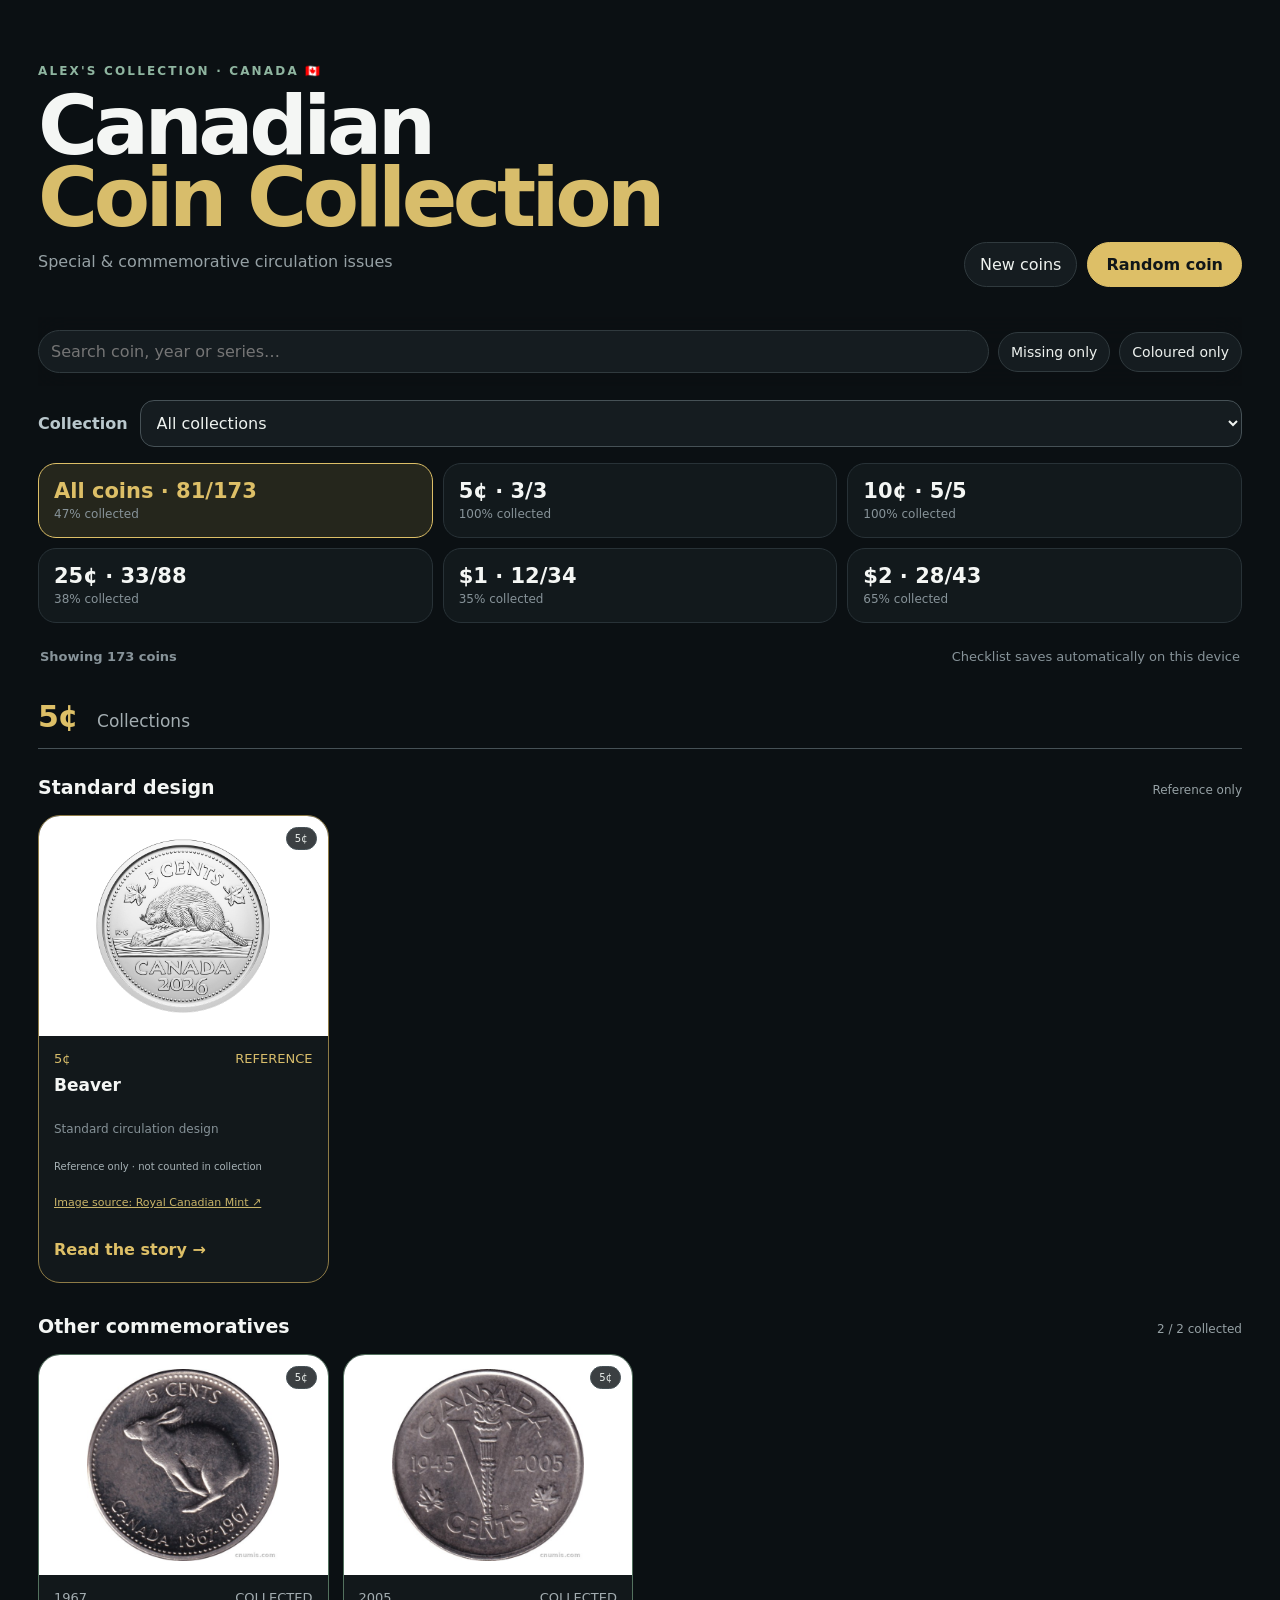
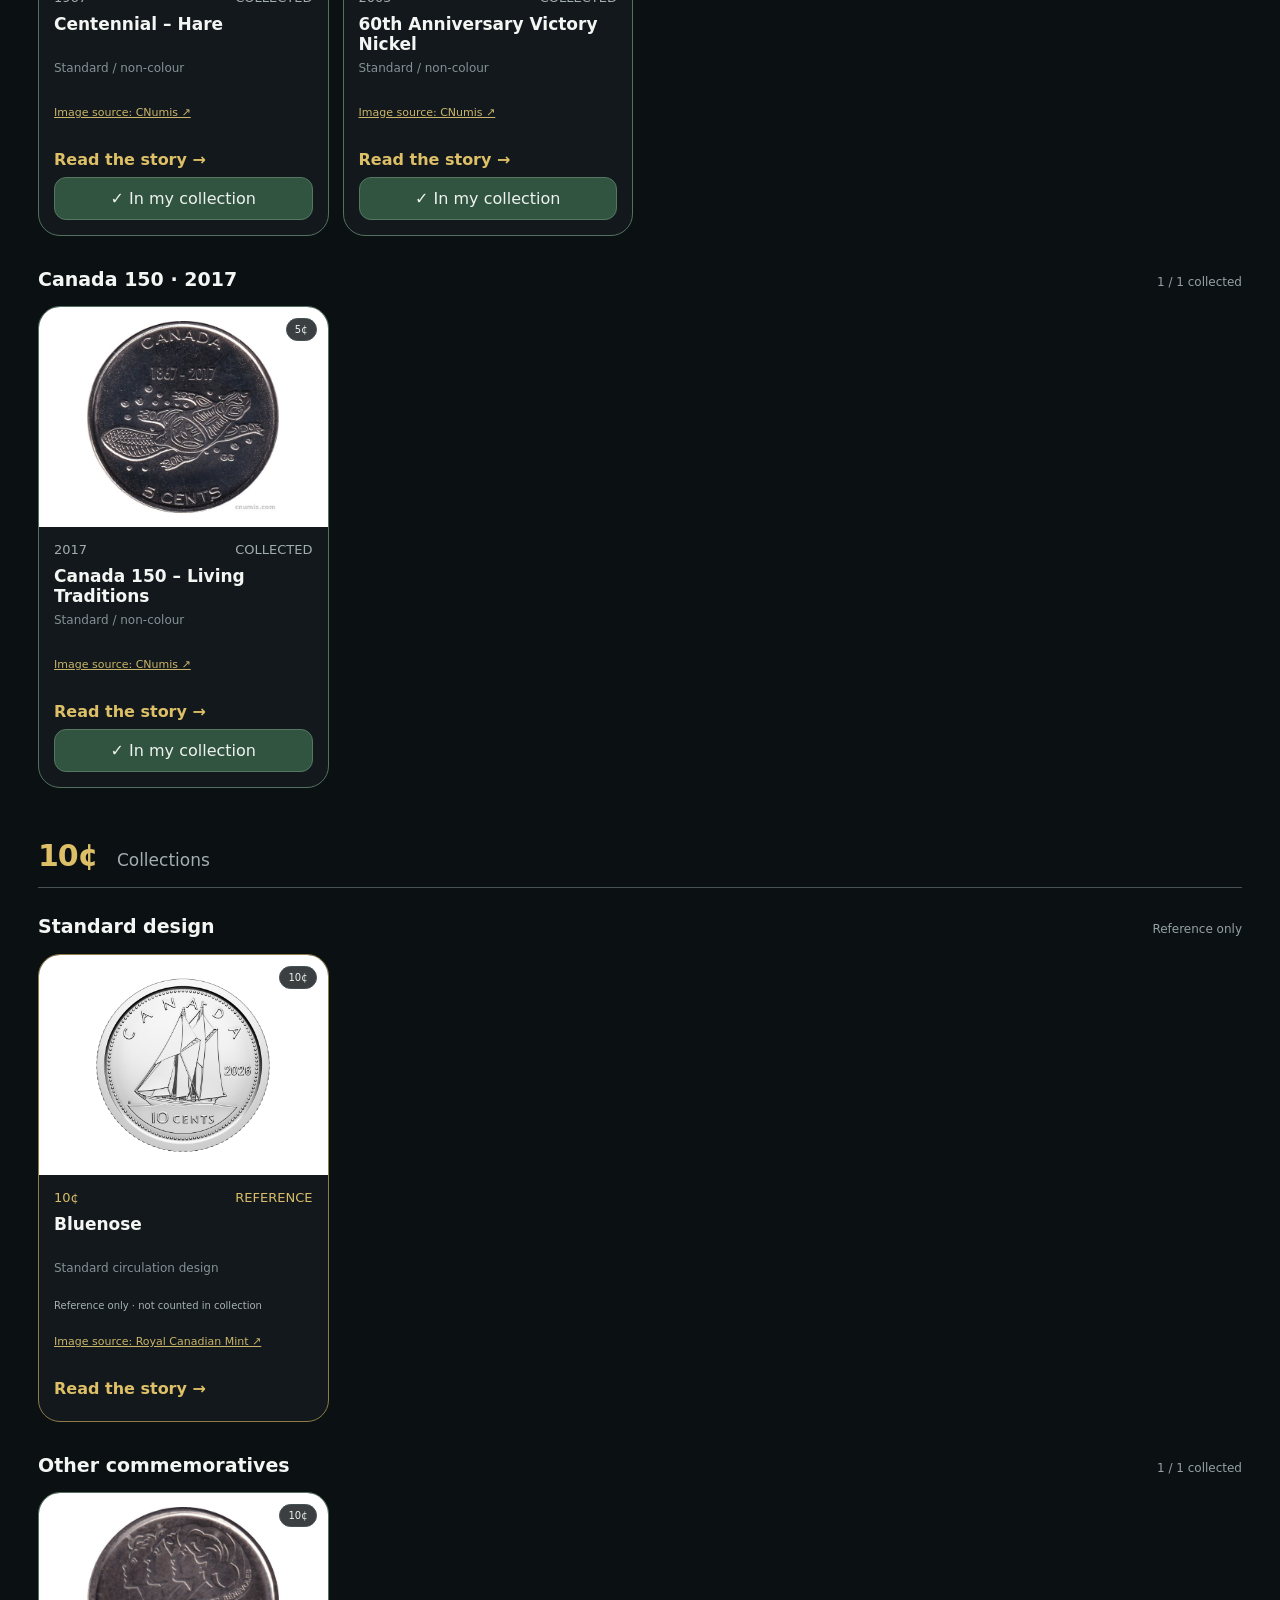
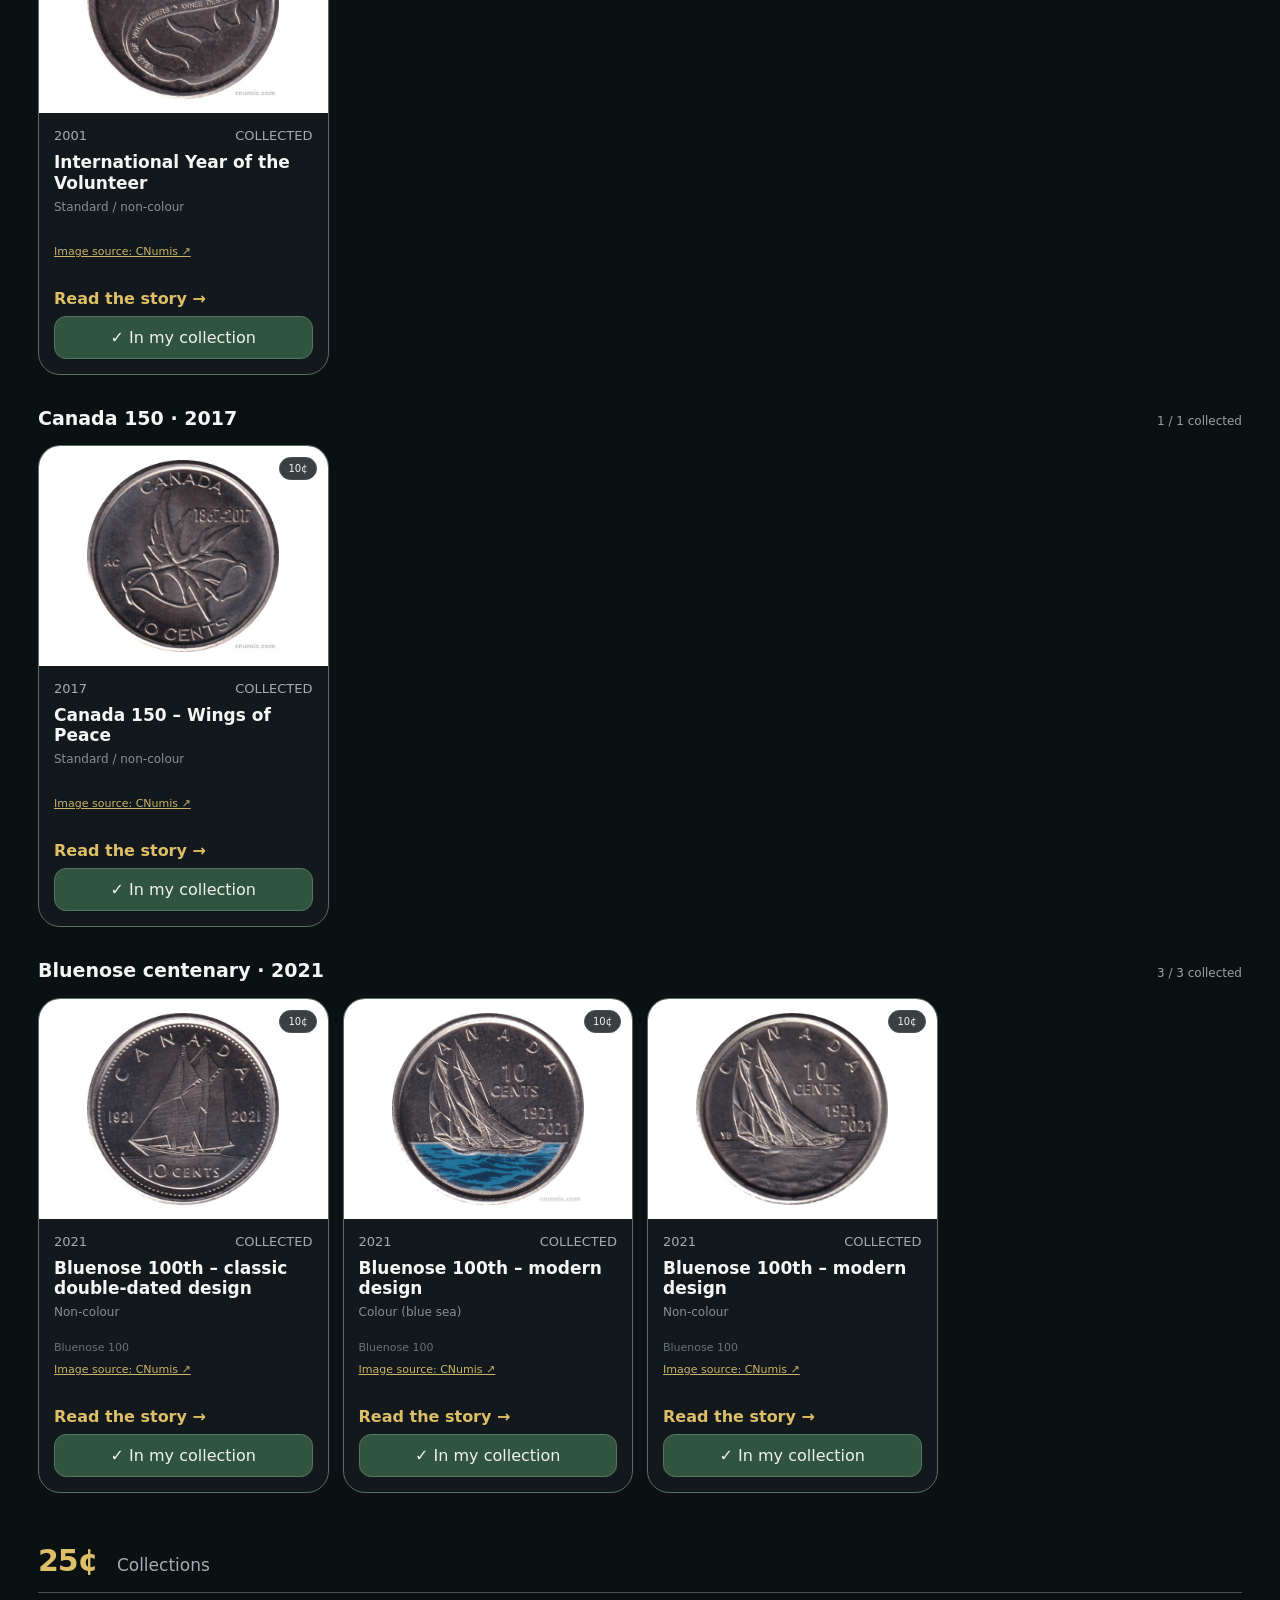
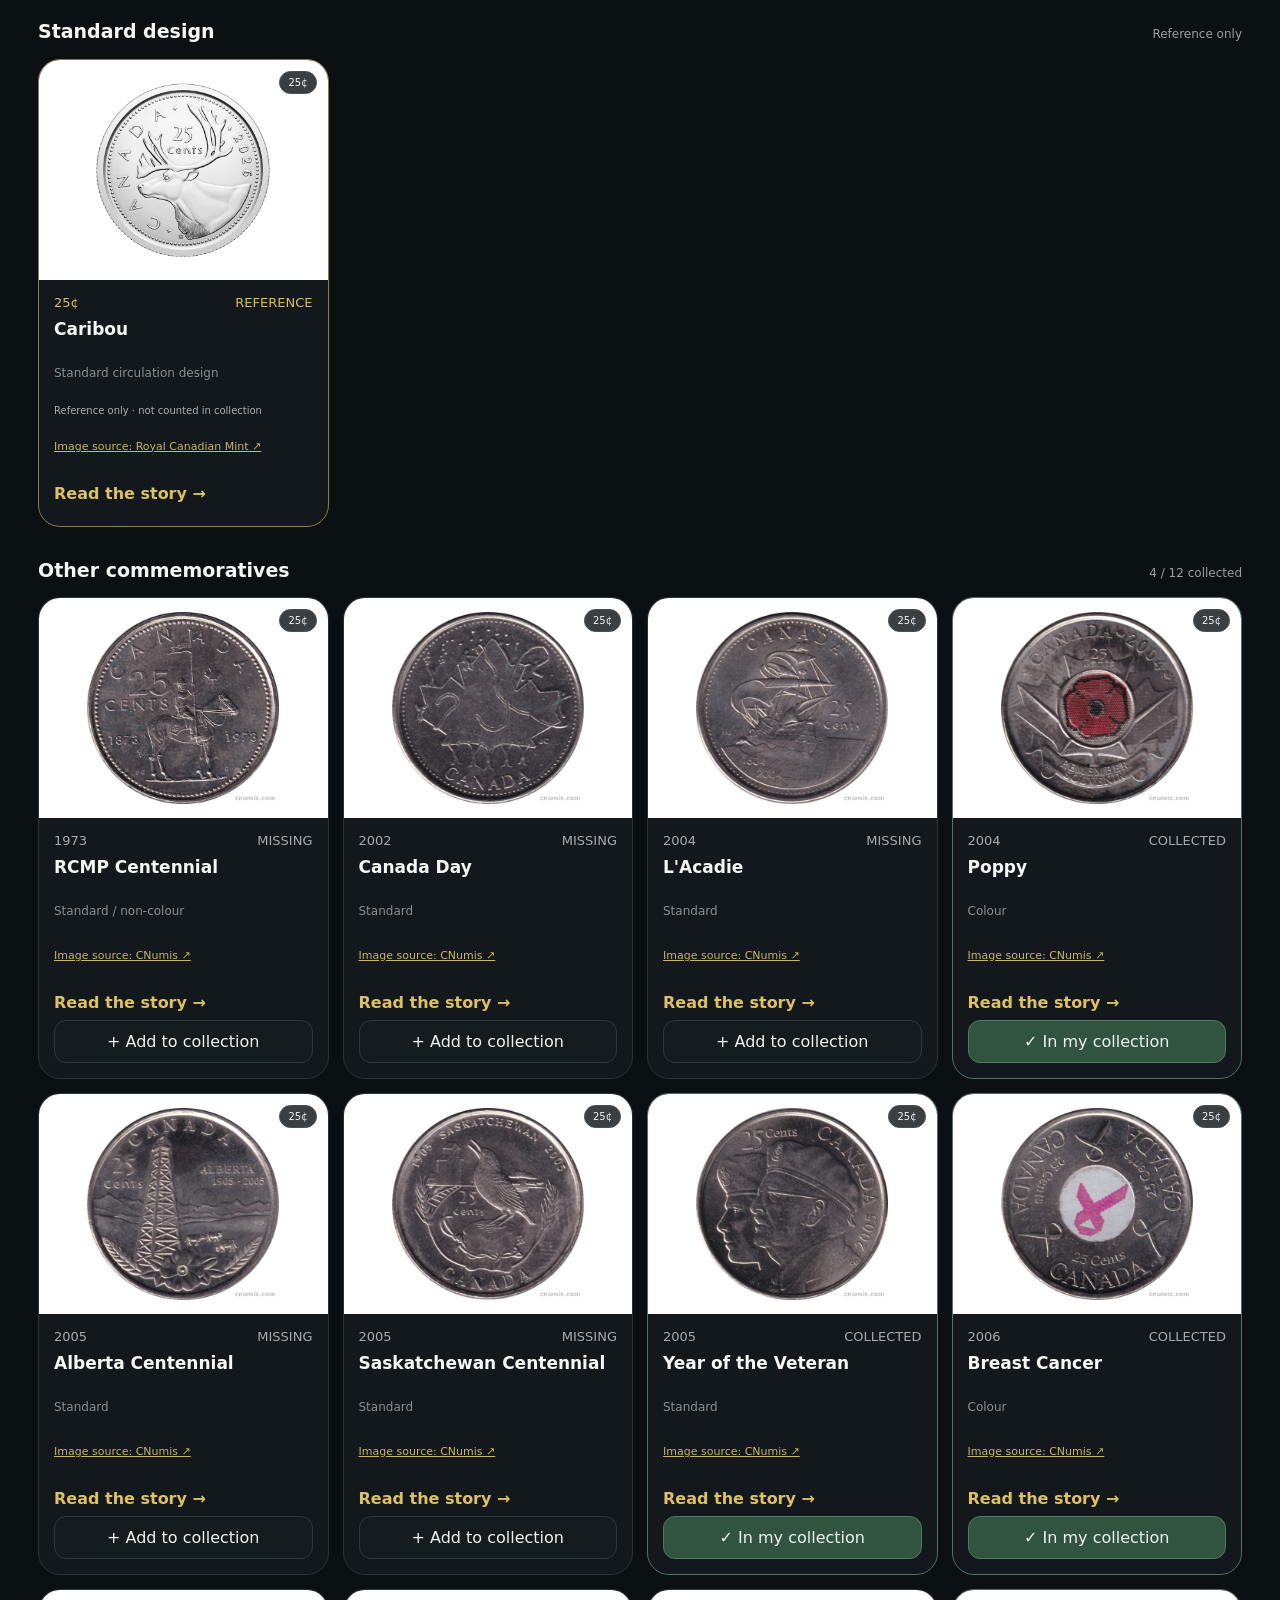
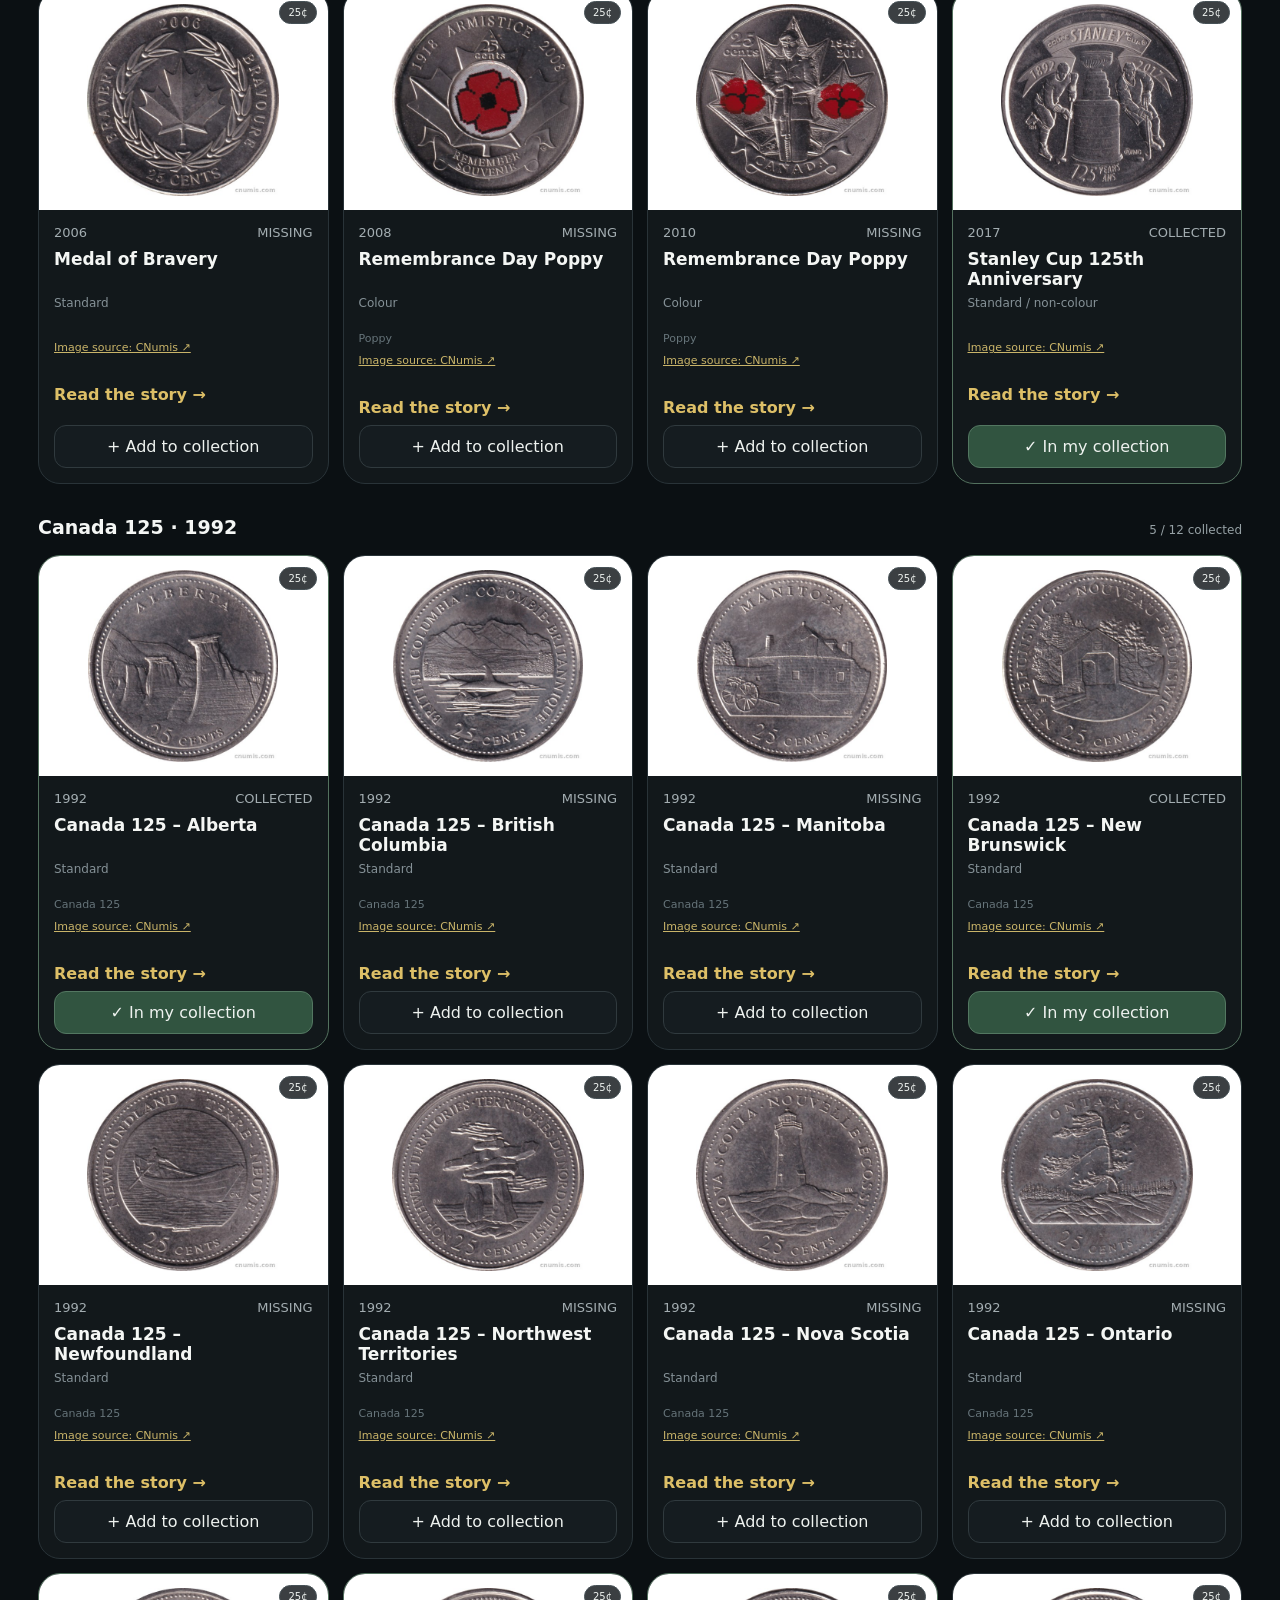
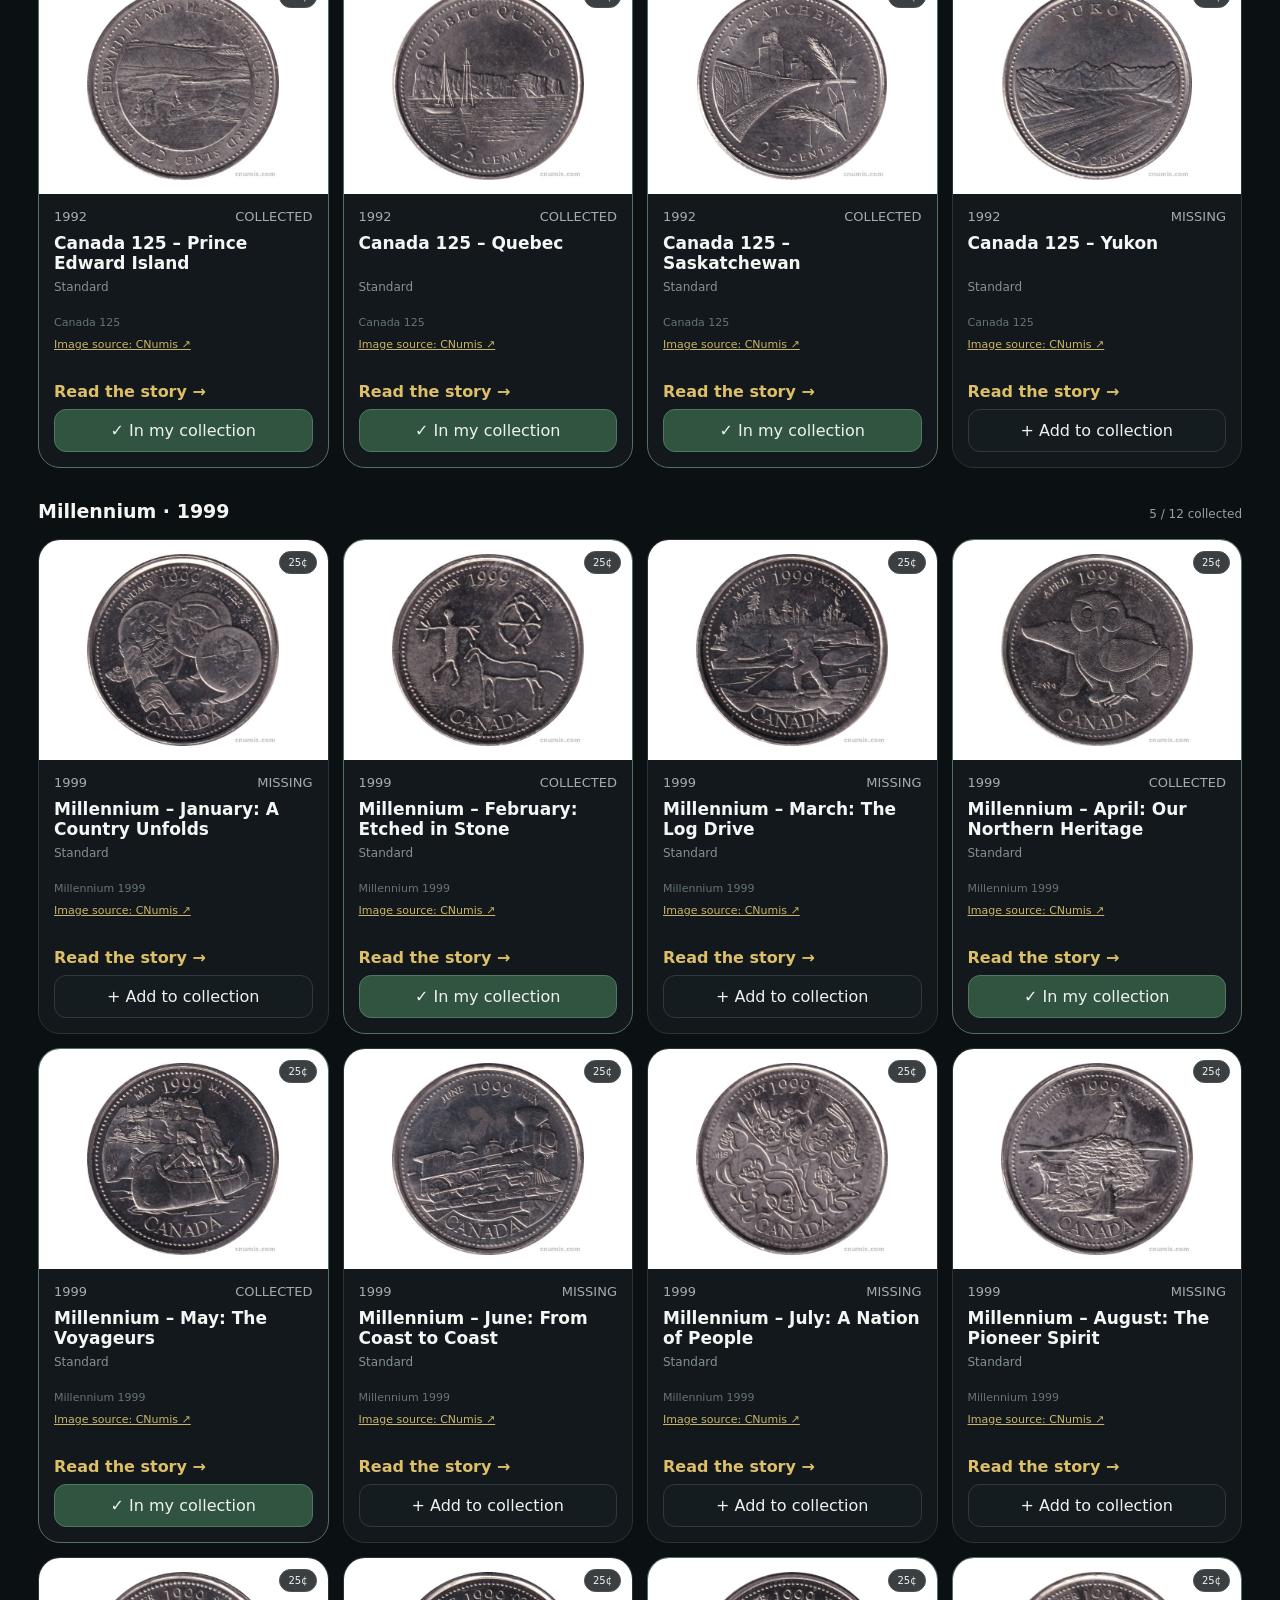
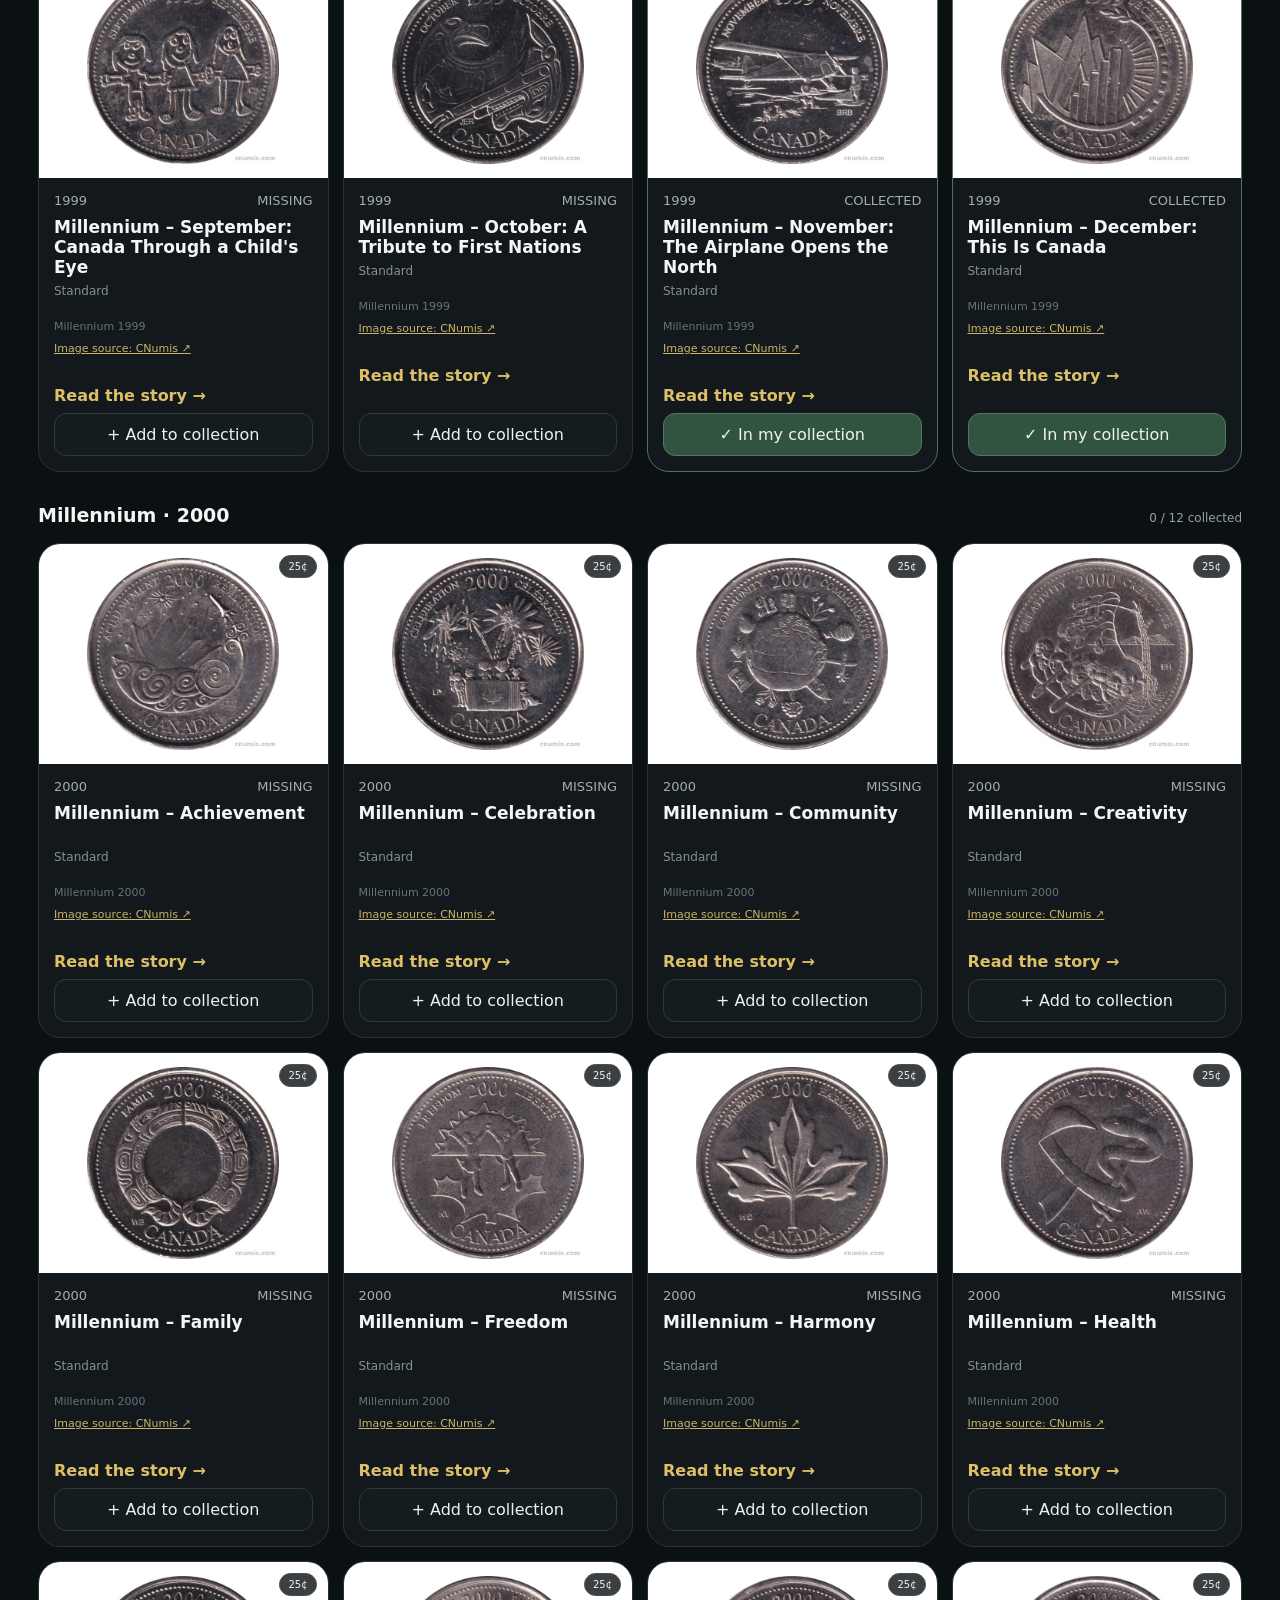
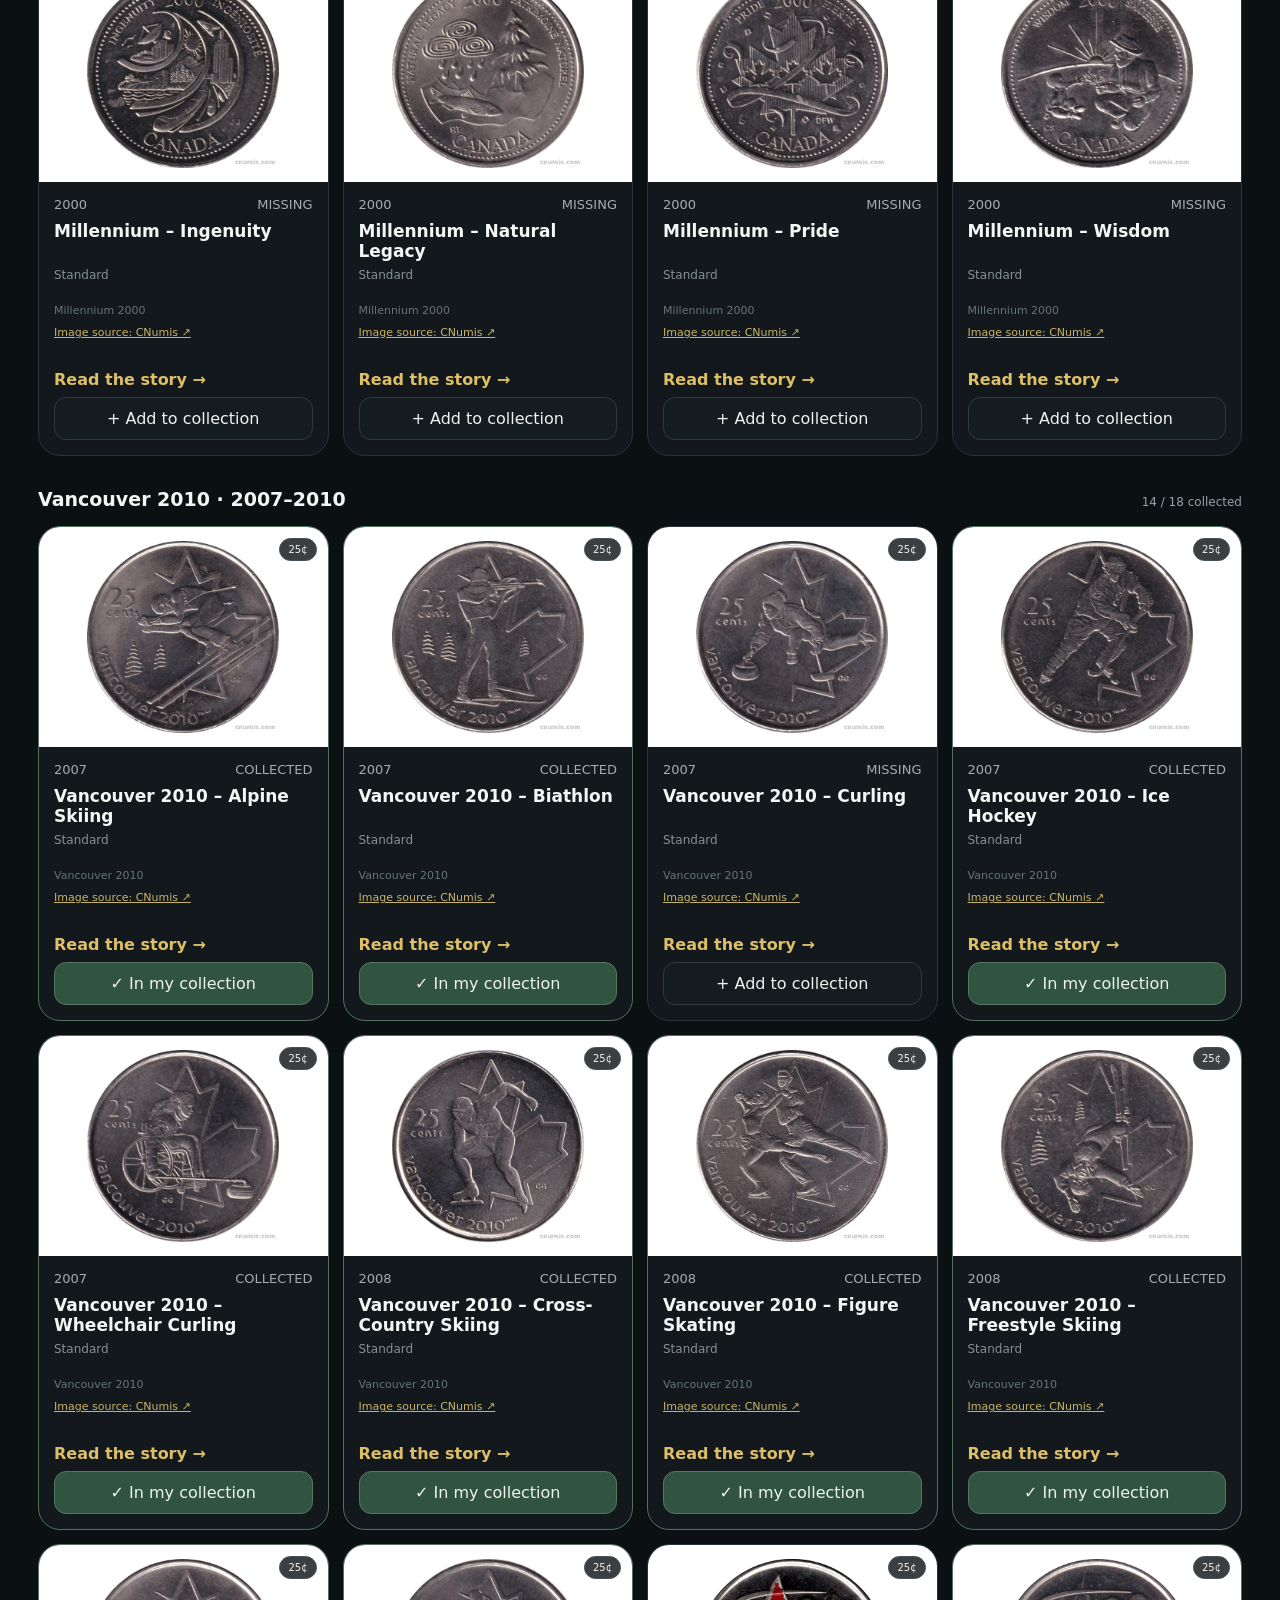
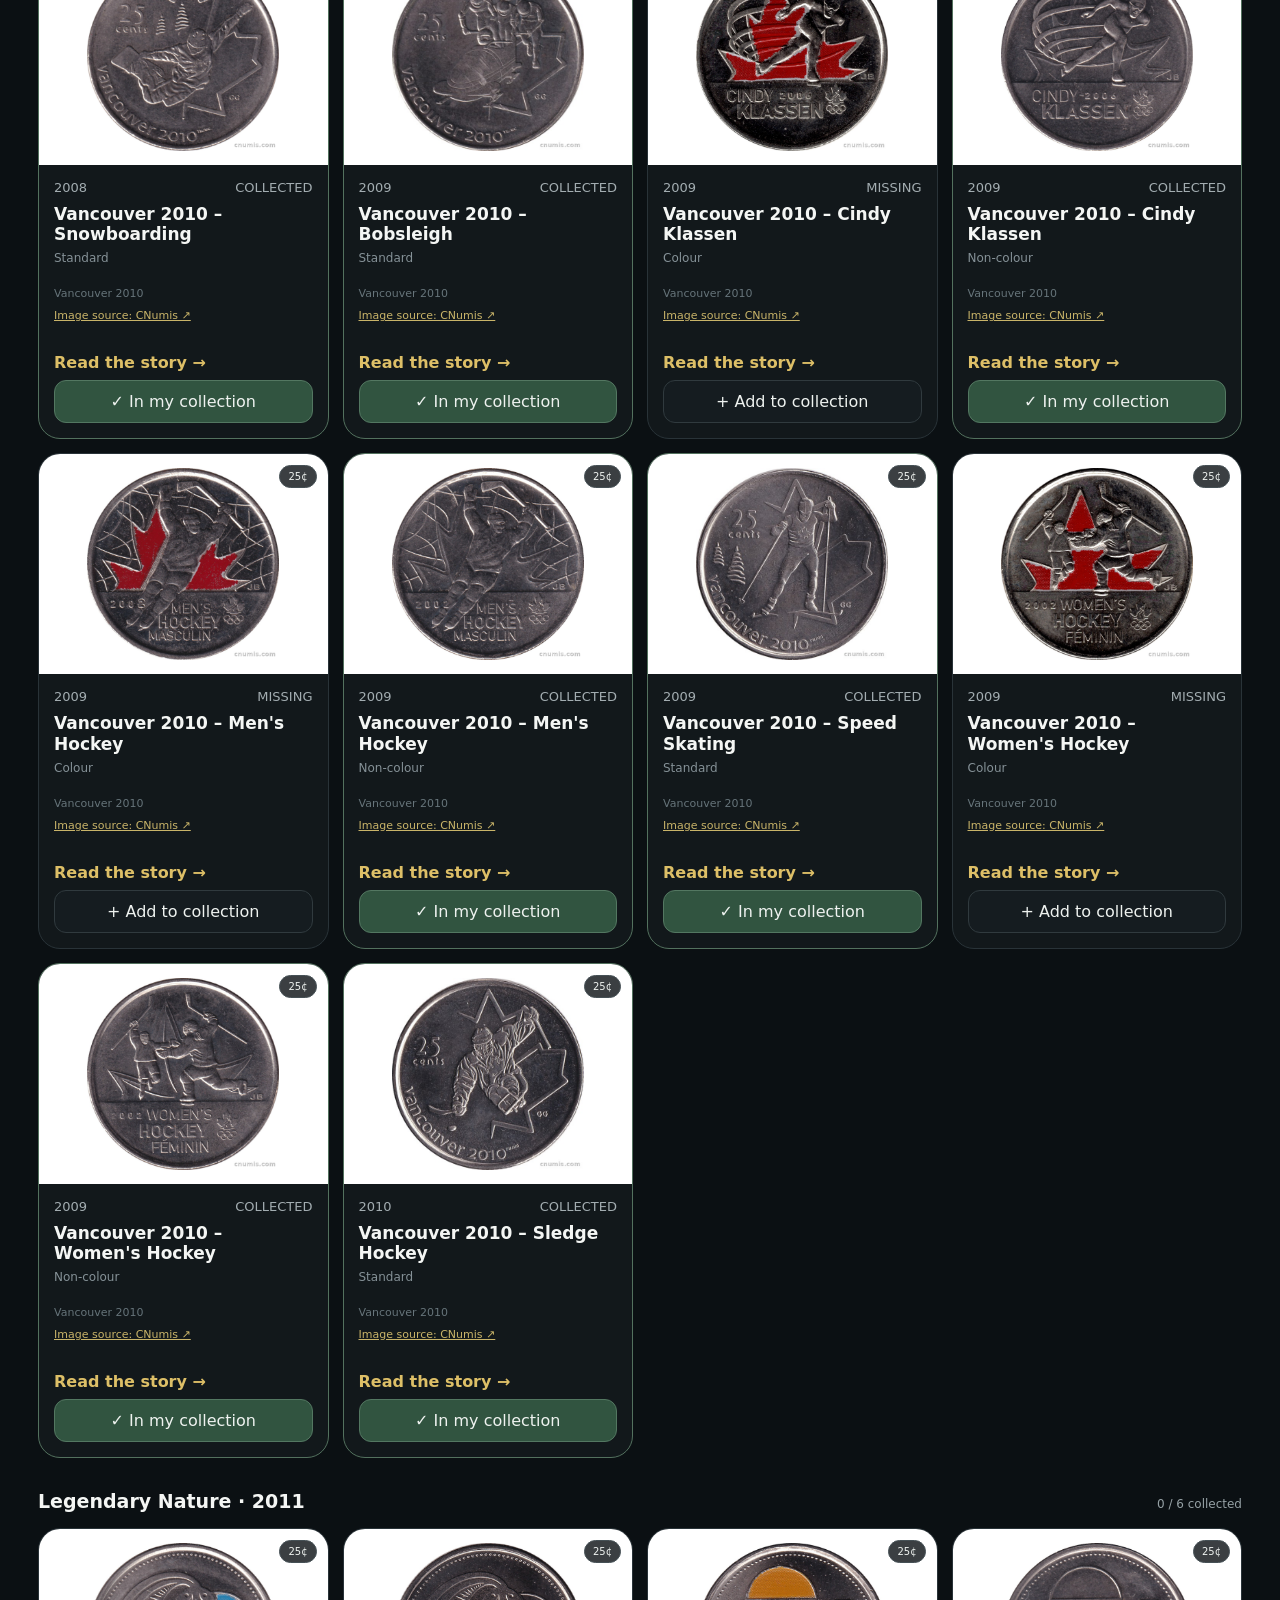
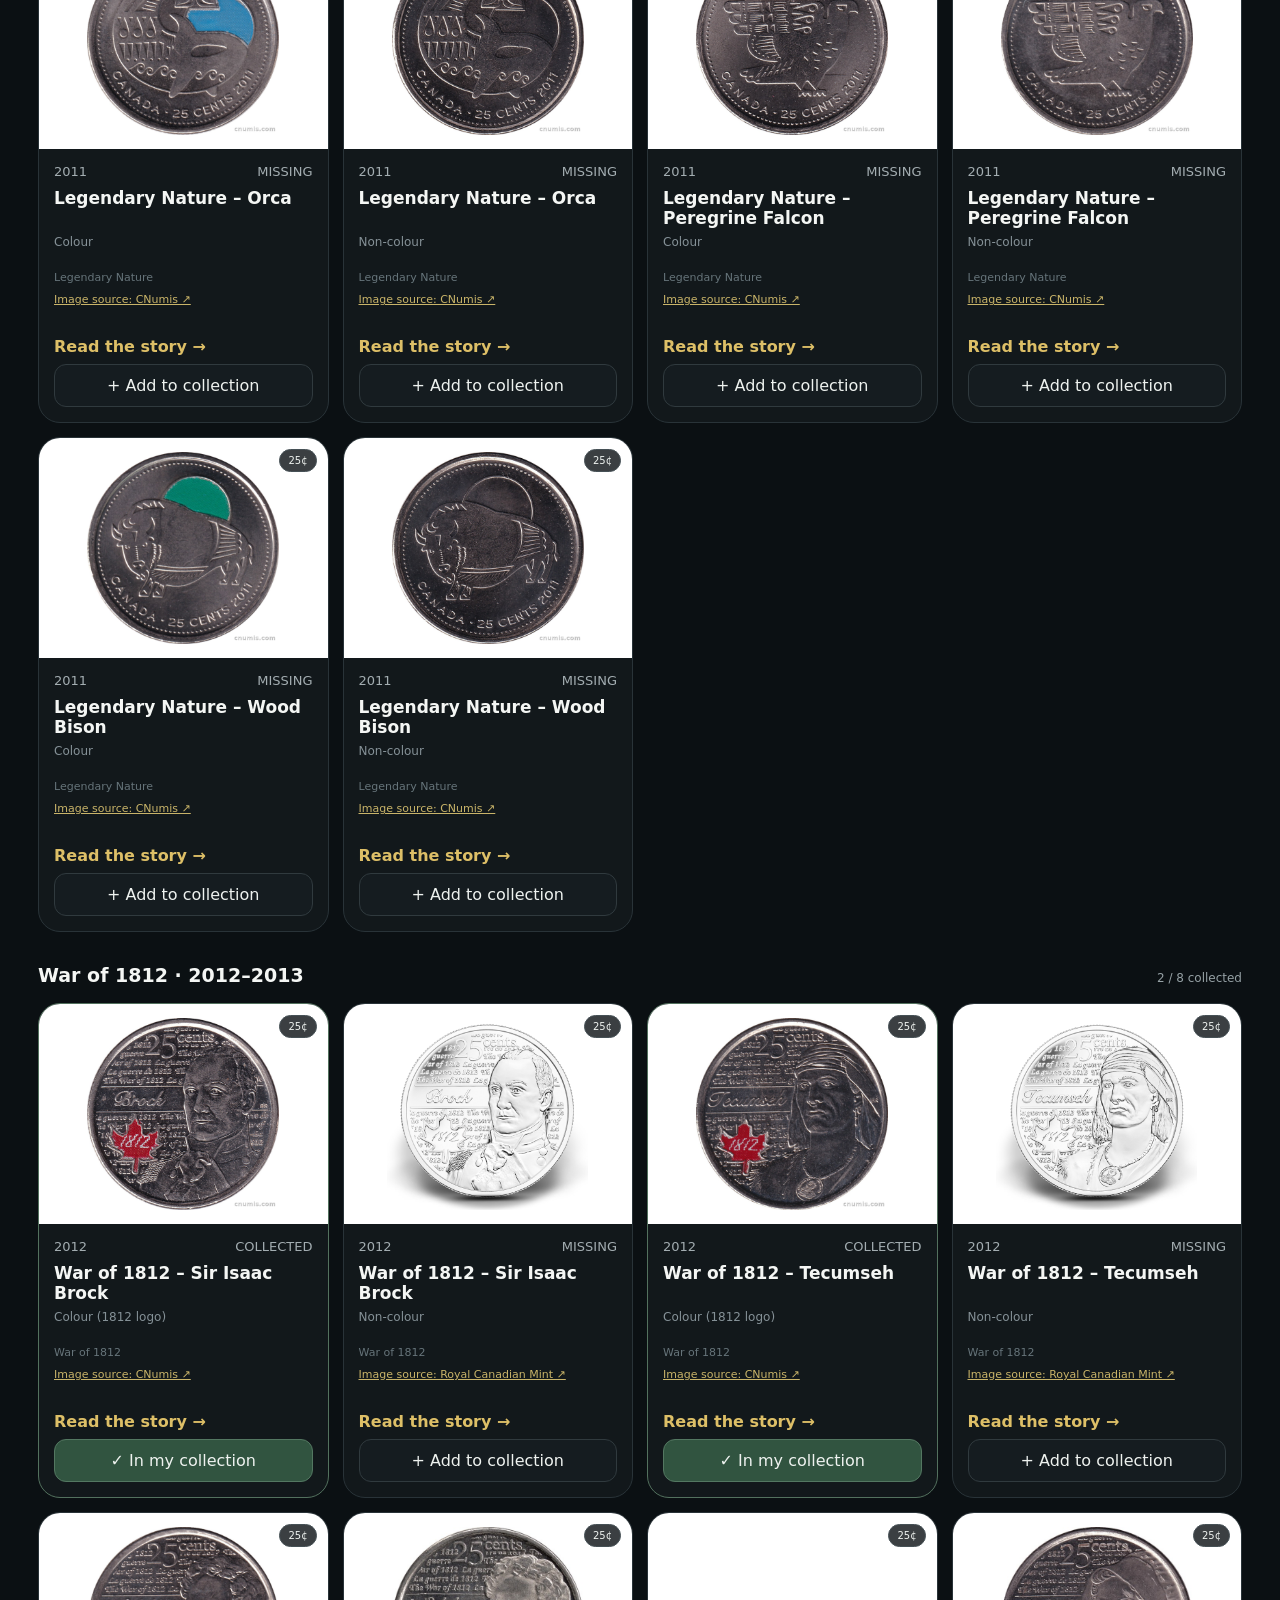
==== index.html @ d4037a5e "Remove duplicate header collection progress Keep the All coins progress card as the single overall c" ====
<!doctype html><html lang="en"><head><meta charset="utf-8"><meta name="viewport" content="width=device-width,initial-scale=1"><meta name="theme-color" content="#0b1013"><title>Canadian Coin Collection</title><link rel="stylesheet" href="style.css?v=20261031e"><link rel="apple-touch-icon" sizes="180x180" href="apple-touch-icon.png"><link rel="icon" type="image/png" sizes="192x192" href="icon-192.png"><link rel="manifest" href="manifest.webmanifest"><meta name="apple-mobile-web-app-capable" content="yes"><meta name="apple-mobile-web-app-title" content="My Coins"><meta name="apple-mobile-web-app-status-bar-style" content="black-translucent"></head><body><main><header class="hero"><div><div class="eyebrow">ALEX'S COLLECTION · CANADA 🇨🇦</div><h1>Canadian<br><span>Coin Collection</span></h1><p>Special & commemorative circulation issues</p></div><div class="heroAside"><div class="heroButtons"><button id="openNewCoins" aria-controls="newCoinsPanel" aria-expanded="false">New coins <span id="newCoinCount"></span></button><button class="randomButton" id="randomCoin">Random coin</button></div></div></header><section id="newCoinsPanel" class="newCoinsPanel" aria-labelledby="newCoinsTitle" hidden><div class="reviewHeading"><h2 id="newCoinsTitle">New coins</h2><button id="closeNewCoins">Close</button></div><p>Review new Mint releases and choose what to add to your personal checklist. No account needed. Added coins start as Missing.</p><p class="sourceNote">Decisions save in this browser and in your downloaded backup. Exact photographs and detailed stories may still need verification.</p><p id="newCoinsFeedStatus" role="status">Loading the latest check…</p><div id="newCoinReviews"></div><details><summary>Previous decisions</summary><div id="previousCoinReviews"></div></details></section><section class="toolbar"><input id="search" type="search" placeholder="Search coin, year or series…"><button id="missingBtn">Missing only</button><button id="colouredBtn" aria-pressed="false">Coloured only</button></section><section class="collectionToolbar" aria-label="Collection categories"><label for="categorySelect">Collection</label><select id="categorySelect" aria-label="Collection category"></select></section><section class="stats" id="stats" aria-label="Filter by denomination"></section><div class="resultline"><b id="resultCount"></b><span>Checklist saves automatically on this device</span></div><section id="grid" aria-label="Coins grouped by denomination and release"></section><details class="collectionTools"><summary>Saved collection &amp; backups</summary><p>Your added and removed selections save automatically between visits in this browser. Filters are remembered too. Use a backup to move your collection to another browser, device, or an iPhone Home Screen app.</p><div class="backupActions"><button id="exportCollection">Download backup</button><label class="backupImport" for="importCollection">Restore backup<input id="importCollection" type="file" accept=".json,application/json"></label></div><p>On iPhone: open in Safari, choose Share → Add to Home Screen. Your browser and Home Screen app may use separate storage; restore a backup if needed.</p></details><footer>Personal collecting checklist · Photos: CNumis, Wikimedia Commons & Royal Canadian Mint &amp; Imaginaire · <a href="https://cnumis.com/en/catalog/global-images/canada-16" target="_blank" rel="noopener noreferrer">Image use &amp; sources</a> · <span id="catalogueTotal">173</span> checklist entries · 5 standard design references · exact variant photos where available.</footer></main><dialog id="photoDialog" aria-labelledby="photoTitle"><button id="closePhoto" aria-label="Close enlarged image">Close ×</button><h2 id="photoTitle"></h2><p id="photoVariant"></p><div id="photoFrame"><img id="largePhoto" alt=""></div><p><a class="storyLink" id="photoStory">Read the story →</a></p><p><a id="photoSource" target="_blank" rel="noopener noreferrer"></a></p></dialog><div id="saveStatus" role="status" aria-live="polite"></div><script src="data.js?v=20261031e"></script><script src="images.js?v=20261031e"></script><script src="collection.js?v=20261031e"></script><script src="new-coins.js?v=20261031e"></script><script src="categories.js?v=20261031e"></script><script src="app.js?v=20261031e"></script><script src="new-coins-ui.js?v=20261031e"></script><script src="install.js?v=20261031e"></script></body></html>
---- style.css ----
:root{color-scheme:dark;font-family:Inter,system-ui,-apple-system,sans-serif;background:#0b1013;color:#f4f6f4}*{box-sizing:border-box}body{margin:0;background:radial-gradient(900px 500px at 15% -5%,#1c352b 0,transparent 58%),#0b1013}main{max-width:1240px;margin:auto;padding:34px 18px 70px}.hero{display:flex;justify-content:space-between;align-items:flex-end;gap:28px;padding:30px 0}.eyebrow{font-size:12px;font-weight:800;letter-spacing:.18em;color:#8fb5a0}h1{font-size:clamp(46px,8vw,82px);line-height:.88;letter-spacing:-.055em;margin:12px 0 18px}h1 span{color:#d8bd6b}.hero p{color:#96a1a5}.overall{width:260px}.big{font-size:26px;font-weight:850}.bar{height:9px;background:#252d31;border-radius:99px;overflow:hidden;margin:11px 0 7px}.bar i{height:100%;display:block;background:#d8bd6b}.toolbar{position:sticky;top:0;z-index:10;display:flex;gap:9px;flex-wrap:wrap;padding:13px 0;background:#0b1013e8;backdrop-filter:blur(16px)}input,button{font:inherit;color:#eef2ef;border:1px solid #303a3e;background:#151c20;border-radius:999px;padding:11px 15px}input{flex:1;min-width:230px}button{cursor:pointer}.filters{display:flex;gap:6px;flex-wrap:wrap}.active{background:#d8bd6b!important;color:#16140d!important;border-color:#d8bd6b!important}.stats{display:grid;grid-template-columns:repeat(5,1fr);gap:10px;margin:16px 0 26px}.stat{border:1px solid #283237;background:#12191c;border-radius:18px;padding:15px}.stat b{font-size:21px;display:block}.stat small,.resultline,footer{color:#879399}.resultline{display:flex;justify-content:space-between;font-size:13px;margin:0 2px 13px}.grid{display:grid;grid-template-columns:repeat(auto-fill,minmax(230px,1fr));gap:14px}.card{border:1px solid #293338;background:#12181b;border-radius:22px;overflow:hidden}.card.owned{border-color:#53715e}.visual{height:178px;display:grid;place-items:center;position:relative;background:radial-gradient(circle,#c9c6b8 0 29%,#85867f 30% 32%,#1d2528 33%)}.missing .visual{filter:grayscale(1);opacity:.62}.coinmark{width:108px;height:108px;border-radius:50%;display:grid;place-items:center;text-align:center;background:radial-gradient(circle at 40% 35%,#e2dfd1,#aaa89e 58%,#777a76);border:4px double #777a75;color:#383a37;font-weight:900;font-size:22px}.coinmark small{display:block;font-size:11px}.body{padding:15px}.meta{display:flex;justify-content:space-between;color:#a3adb1;font-size:13px}.body h3{font-size:17px;line-height:1.18;margin:9px 0 7px;min-height:40px}.variant{color:#859197;font-size:12px;min-height:30px}.series{font-size:11px;color:#66747a;margin-top:6px}.check{width:100%;border-radius:12px;margin-top:13px}.owned .check{background:#315440;border-color:#537761}.tag{position:absolute;top:11px;right:11px;background:#0b1013cc;border:1px solid #465156;padding:5px 8px;border-radius:999px;font-size:10px}footer{text-align:center;font-size:12px;margin-top:45px}@media(max-width:720px){.hero{display:block}.overall{width:100%;margin-top:24px}.stats{grid-template-columns:repeat(2,1fr)}.grid{grid-template-columns:repeat(2,minmax(0,1fr));gap:9px}.visual{height:145px}.coinmark{width:88px;height:88px;font-size:18px}.body{padding:12px}.body h3{font-size:14px}}@media(max-width:410px){.grid{grid-template-columns:1fr}}/* Keep missing coins fully coloured so variants remain identifiable. */
.missing .visual{filter:none;opacity:1}.visual{width:100%;border:0;border-radius:0;background:#fff;height:200px;padding:10px 22px 22px;position:relative}.coinPhoto{width:100%;height:100%;object-fit:contain}.photoButton:hover .zoomHint{color:#16140d;background:#d8bd6b}.zoomHint{position:absolute;bottom:4px;left:50%;transform:translateX(-50%);white-space:nowrap;font-size:11px;color:#eee;background:#182124e8;border-radius:99px;padding:4px 10px}.imageSource{display:block;font-size:11px;color:#c9b469;margin-top:9px}.sourceFallback{color:#d8bd6b;background:#1b2529;text-align:center;text-decoration:none;font-size:15px;line-height:1.5}.sourceFallback small{display:block;font-size:10px;color:#a6b1b5;margin-top:8px}.sourceNote{display:block;font-size:10px;color:#a6b1b5;line-height:1.5;margin-top:7px}a{color:#d8bd6b}button:focus-visible,a:focus-visible,input:focus-visible{outline:3px solid #d8bd6b;outline-offset:3px}dialog{color:#eef2ef;background:#12191c;border:1px solid #53715e;border-radius:20px;width:min(90vw,820px);max-height:92vh;padding:20px;overflow:auto}dialog::backdrop{background:#000b;backdrop-filter:blur(5px)}dialog h2{font-size:20px;padding-right:90px}dialog p{font-size:13px;color:#a6b1b5}#largePhoto{display:block;width:100%;max-height:65vh;object-fit:contain;background:white}#closePhoto{position:absolute;right:12px;top:12px;padding:7px 12px}#saveStatus:not(:empty){position:fixed;bottom:10px;left:10px;background:#1b2529;border:1px solid #d8bd6b;padding:12px;z-index:20;max-width:90vw}.empty{color:#a6b1b5}@media(max-width:720px){.visual{height:165px;padding:9px 10px 22px}.zoomHint{font-size:9px}.resultline{gap:10px}.resultline span{max-width:48%}.tag{top:5px;right:5px}}

/* Constrain the image independently of grid intrinsic sizing. */
.card{display:flex;flex-direction:column;min-width:0}
.card .visual{display:block;flex:0 0 auto;box-sizing:border-box;position:relative;width:100%;height:220px;padding:0;overflow:hidden;isolation:isolate}
.card .coinPhoto{position:absolute;inset:0;display:block;box-sizing:border-box;width:100%;height:100%;max-width:100%;max-height:100%;min-width:0;min-height:0;object-fit:contain;padding:14px;margin:0}
.card .tag{z-index:1;pointer-events:none}
.zoomHint{display:none!important}
.photoButton{cursor:zoom-in}
.card .body{display:flex;flex-direction:column;flex:1;min-width:0}
.card .check{margin-top:auto}
.card .imageSource{margin-bottom:13px}
.card .sourceNote{margin-bottom:13px}
.card .sourceFallback{display:flex;align-items:center;justify-content:center;padding:24px}
@media(max-width:720px){.card .visual{height:185px}.card .coinPhoto{padding:12px}}


/* Clip original two-sided photographs to the commemorative reverse. */
.card .coinCrop{position:absolute;top:50%;left:50%;transform:translate(-50%,-50%);width:min(calc(100% - 28px),192px);aspect-ratio:var(--crop-ratio);overflow:hidden;background:white}
.card .coinCrop .coinPhoto,#photoFrame.cropped #largePhoto{inset:auto;left:var(--image-left);top:var(--image-top);width:var(--image-width);height:var(--image-height);max-width:none;max-height:none;object-fit:fill;padding:0;position:absolute}
#photoFrame.cropped{position:relative;overflow:hidden;width:min(100%,65vh);aspect-ratio:var(--crop-ratio);margin:auto;background:white}
.card.reference{border-color:#8e7b46}.reference .meta{color:#d8bd6b}
@media(max-width:720px){.card .coinCrop{width:min(calc(100% - 24px),161px)}}

/* Coin histories share the checklist's colour palette and original photographs. */
.heroAside{display:flex;flex-direction:column;align-items:flex-end;gap:22px}
.randomButton{background:var(--gold,#ddbf67);color:#101619;border:1px solid #ddbf67;font-weight:700;padding:12px 18px;border-radius:999px;cursor:pointer;white-space:nowrap}
.randomButton:hover{background:#edcf77}.randomButton:focus-visible,.storyLink:focus-visible,.detailNav a:focus-visible,.relatedLink:focus-visible{outline:3px solid #ddbf67;outline-offset:5px}
.storyLink{display:block;color:#ddbf67;text-decoration:none;font-weight:600;margin:18px 0 8px}.storyLink:hover{text-decoration:underline}
.coinPage{max-width:1120px}.detailNav{display:flex;align-items:center;justify-content:space-between;gap:20px;margin:8px 0 48px}.detailNav a{color:#b9c7cc;text-decoration:none}.detailNav a:hover{color:#ddbf67}
.detailHeading{margin-bottom:30px}.detailHeading h1{font-size:clamp(30px,5vw,54px);line-height:1.12;max-width:900px;margin:14px 0}.detailHeading p{color:#a8b8be;font-size:18px}
.detailLayout{display:grid;grid-template-columns:minmax(0,1fr) minmax(0,1fr);gap:48px;align-items:start}.detailVisual{position:sticky;top:24px}.detailVisual .check{width:100%;margin-top:22px}.detailVisual .check.collected{background:#305643;border-color:#61846b}
#detailPhotoFrame{background:#fff;border:1px solid #d7dee2;border-radius:24px;overflow:hidden;min-height:0;aspect-ratio:1;position:relative;display:grid;place-items:center}
#detailPhoto{width:100%;height:100%;max-height:550px;object-fit:contain;padding:24px}
#detailPhotoFrame.cropped{aspect-ratio:var(--crop-ratio);border:24px solid #fff}
#detailPhotoFrame.cropped #detailPhoto{position:absolute;width:var(--image-width);height:var(--image-height);left:var(--image-left);top:var(--image-top);max-width:none;max-height:none;object-fit:fill;padding:0}
.coinStory section{margin:0 0 30px}.coinStory h2{font-size:18px;margin:0 0 10px;color:#ddbf67}.coinStory p{line-height:1.75;color:#d1dadc;margin:0}.coinStory ul{padding-left:20px;line-height:1.8}.coinStory a{color:#ddbf67}.relatedLink{display:block;margin:8px 0}.detailVisual .imageSource{display:block;margin-top:16px}
[hidden]{display:none!important}
@media(max-width:700px){.heroAside{align-items:flex-start;width:100%;gap:18px}.heroAside .overall{width:100%}.detailNav{margin-bottom:28px;gap:12px;font-size:14px}.detailNav .randomButton{padding:10px 12px;font-size:13px}.detailLayout{grid-template-columns:1fr;gap:32px}.detailVisual{position:static}.detailHeading h1{font-size:32px}#detailPhotoFrame{max-width:470px;margin:auto}.coinStory section{margin-bottom:26px}}

/* Release categories live inside each denomination; references stay first. */
.collectionToolbar{display:flex;align-items:center;gap:12px;margin:14px 0;flex-wrap:wrap}
.collectionToolbar label{color:#b9c7cc;font-weight:600}
.collectionToolbar select{font:inherit;color:#eef2ef;background:#151c20;border:1px solid #465156;border-radius:14px;padding:12px;max-width:100%;flex:1;min-width:200px}
.collectionToolbar select:focus-visible{outline:3px solid #d8bd6b;outline-offset:3px}
.denominationSection{margin:35px 0 50px;min-width:0}
.denominationHeading{font-size:30px;letter-spacing:-.035em;color:#ddbf67;padding-bottom:14px;border-bottom:1px solid #465156;margin:0 0 25px}
.denominationHeading span{font-size:17px;color:#a3adb1;letter-spacing:0;font-weight:500;margin-left:10px}
.releaseGroup{margin:0 0 30px;min-width:0}
.releaseHeading{font-size:19px;line-height:1.4;display:flex;align-items:baseline;justify-content:space-between;gap:12px;margin:0 0 14px;flex-wrap:wrap}
.releaseHeading small{font-size:12px;color:#96a1a5;font-weight:500;white-space:nowrap}
.coinGrid{display:grid;grid-template-columns:repeat(auto-fill,minmax(230px,1fr));gap:14px}
.collectionTools{border:1px solid #303a3e;border-radius:18px;padding:18px;margin:30px 0;color:#a6b1b5;font-size:14px;line-height:1.7}
.collectionTools summary{cursor:pointer;color:#ddbf67;font-weight:600}
.backupActions{display:flex;gap:12px;flex-wrap:wrap}.backupImport{border:1px solid #465156;border-radius:999px;padding:11px 15px;cursor:pointer;color:#eef2ef;display:inline-block}.backupImport input{display:block;width:100%;min-width:0;font-size:12px;margin-top:7px;max-width:240px}
#saveStatus:empty{display:none}#saveStatus:not(:empty){max-width:min(90vw,440px)}
@media(max-width:720px){.coinGrid{grid-template-columns:repeat(2,minmax(0,1fr));gap:9px}.heroAside{gap:14px}.heroAside .overall{margin-top:0}.releaseHeading{font-size:17px}.denominationHeading{font-size:26px}}
@media(max-width:410px){.coinGrid{grid-template-columns:1fr}}

.heroButtons{display:flex;gap:10px;flex-wrap:wrap;justify-content:flex-end}.newCoinsPanel{border:1px solid #53715e;background:#12191c;border-radius:22px;padding:22px;margin:16px 0 28px;scroll-margin-top:15px}.reviewHeading{display:flex;align-items:center;justify-content:space-between;gap:15px}.reviewHeading h2{color:#ddbf67;margin:0;font-size:27px;scroll-margin-top:140px}.newCoinsPanel p{line-height:1.6;color:#b9c7cc}.newCoinsPanel details{margin-top:20px}.newCoinsPanel summary{cursor:pointer;color:#ddbf67}.reviewCard{border-top:1px solid #465156;padding-top:20px;margin-top:22px}.reviewCard h3{font-size:19px;line-height:1.5}.reviewCard>img{width:100%;max-width:400px;height:220px;object-fit:contain;background:white;border-radius:15px}.reviewCard form{max-width:660px;margin-top:20px;display:grid;gap:16px}.reviewCard label{display:grid;gap:8px;color:#b9c7cc;font-size:14px}.reviewCard input,.reviewCard select{min-width:0;width:100%;border-radius:12px;font:inherit;color:#eef2ef;background:#151c20;border:1px solid #465156;padding:12px}.reviewFields{display:grid;grid-template-columns:1fr 1fr;gap:14px}.reviewCard .reviewConfirm{display:flex;align-items:flex-start;gap:12px;line-height:1.6}.reviewConfirm input{flex:0 0 auto;width:20px;height:20px;margin-top:3px;accent-color:#ddbf67}.reviewActions{display:flex;gap:12px;flex-wrap:wrap}.reviewMessage{color:#ddbf67!important}.previousRelease{display:flex;gap:14px;justify-content:space-between;align-items:center;border-top:1px solid #303a3e;padding:14px 0}.previousRelease span{font-size:13px;line-height:1.6}.previousRelease button{flex-shrink:0;font-size:12px}.reviewEmpty{padding:15px 0}#newCoinCount{color:#ddbf67}@media(max-width:720px){.heroButtons{justify-content:flex-start}.newCoinsPanel{padding:16px}.previousRelease{flex-wrap:wrap}}

/* Progress cards are the denomination filters; keep the search controls on one row. */
.toolbar{flex-wrap:nowrap;align-items:center}.toolbar input[type=search]{width:0;min-width:0;flex:1 1 0;padding:11px 12px}.toolbar>button{flex:0 0 auto;white-space:nowrap;font-size:14px;padding:11px 12px}.stats{grid-template-columns:repeat(3,minmax(0,1fr))}.stats .stat{font:inherit;color:inherit;text-align:left;white-space:normal;cursor:pointer;border-radius:18px;min-width:0}.stats .stat:hover{border-color:#8e7b46}.stats .stat.selected{border-color:#ddbf67;background:#25261c}.stats .stat.selected b{color:#ddbf67}.stats .stat b{font-size:clamp(17px,2vw,21px)}.stats .stat small{font-size:12px}@media(max-width:720px){.stats{grid-template-columns:repeat(2,minmax(0,1fr))}.toolbar{gap:6px}.toolbar>button{font-size:12px;padding:11px 9px}.toolbar input[type=search]{font-size:13px;padding:11px 10px}}@media(max-width:350px){.toolbar>button{font-size:10px;padding:11px 6px}.toolbar input[type=search]{font-size:12px;padding:11px 7px}}
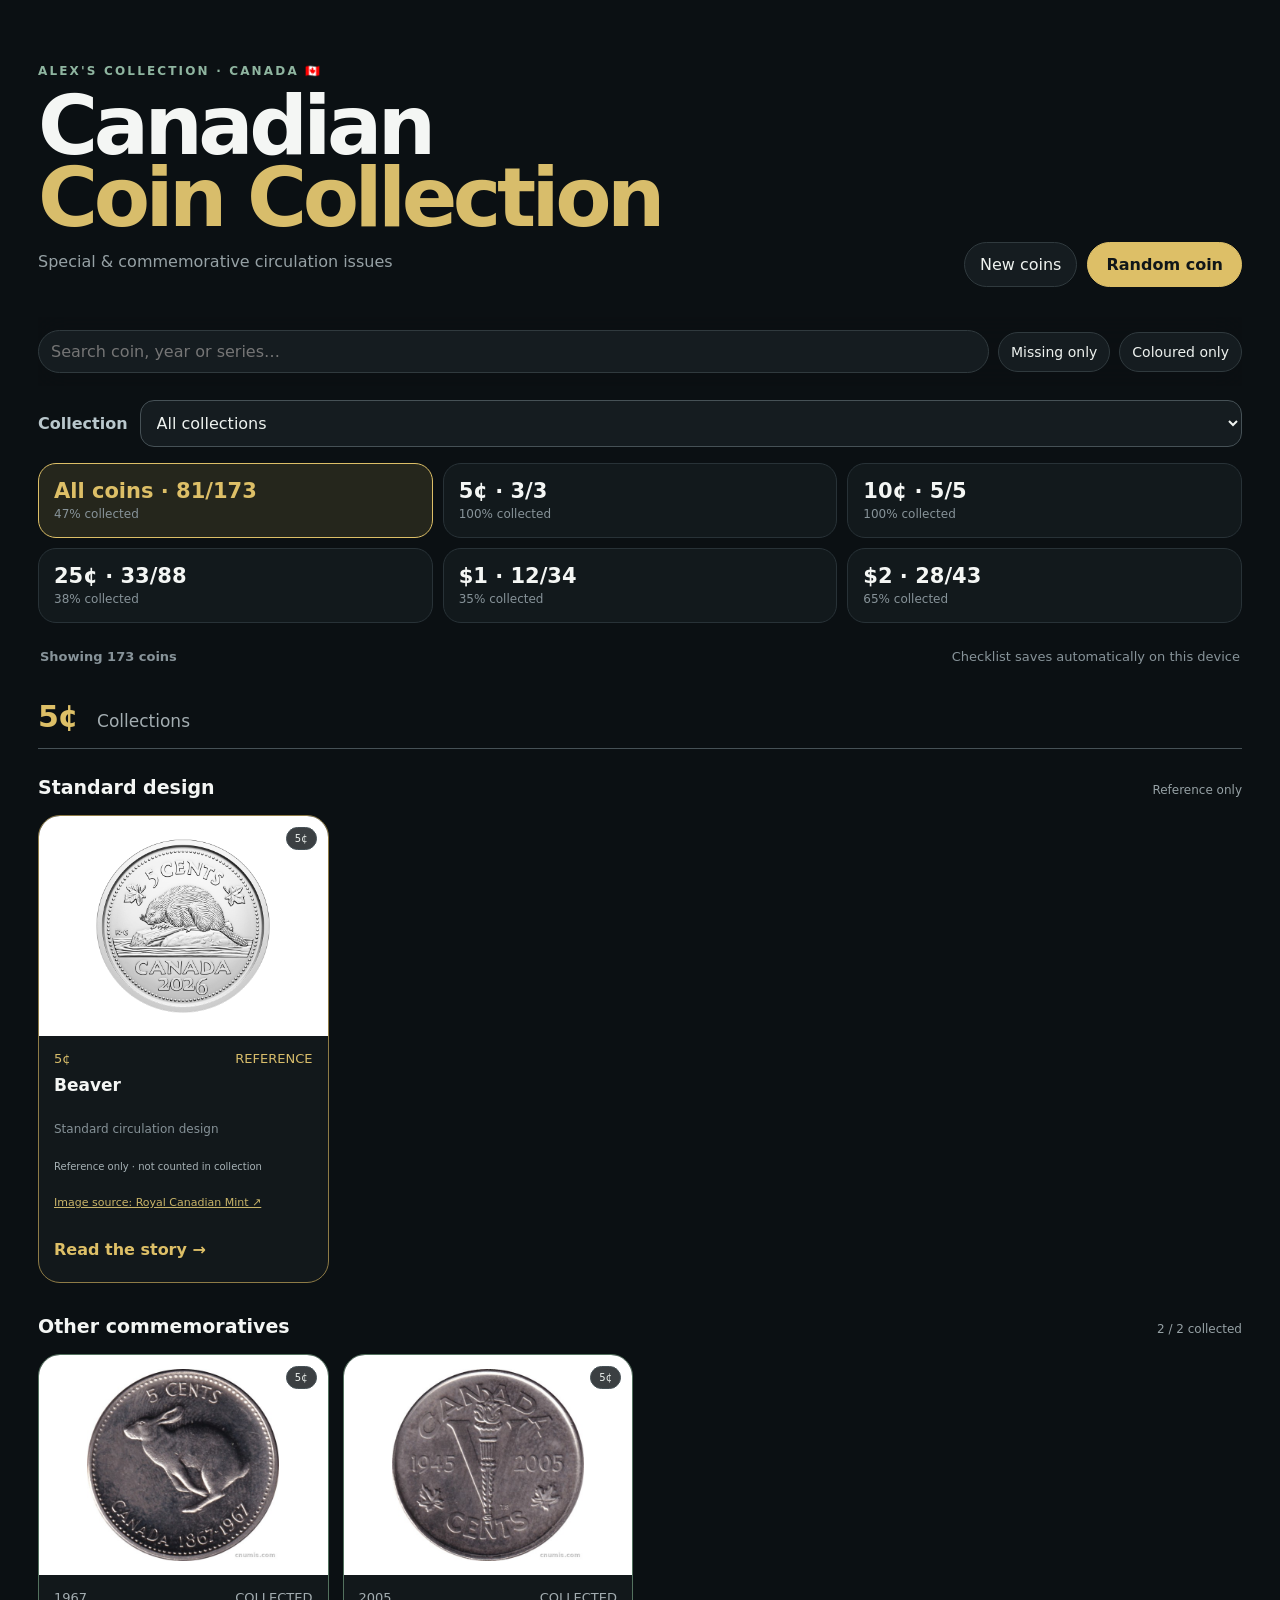
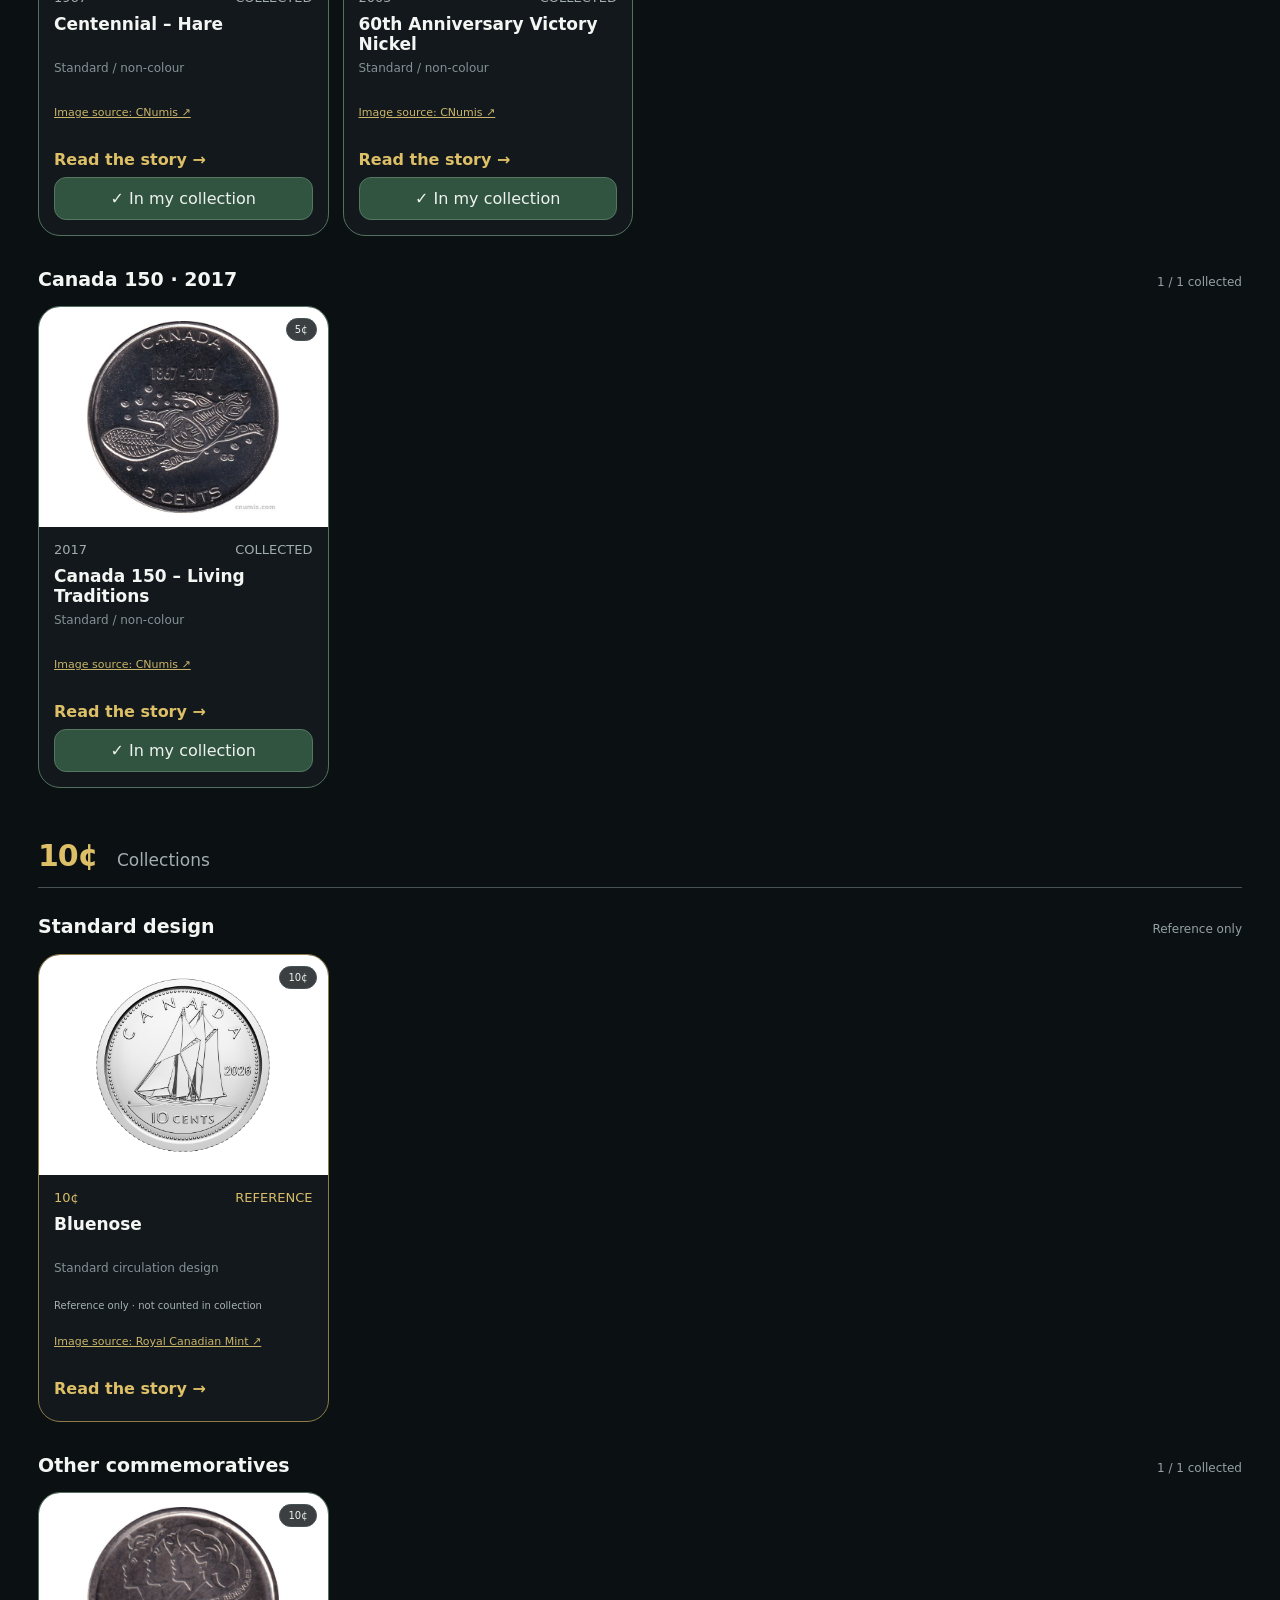
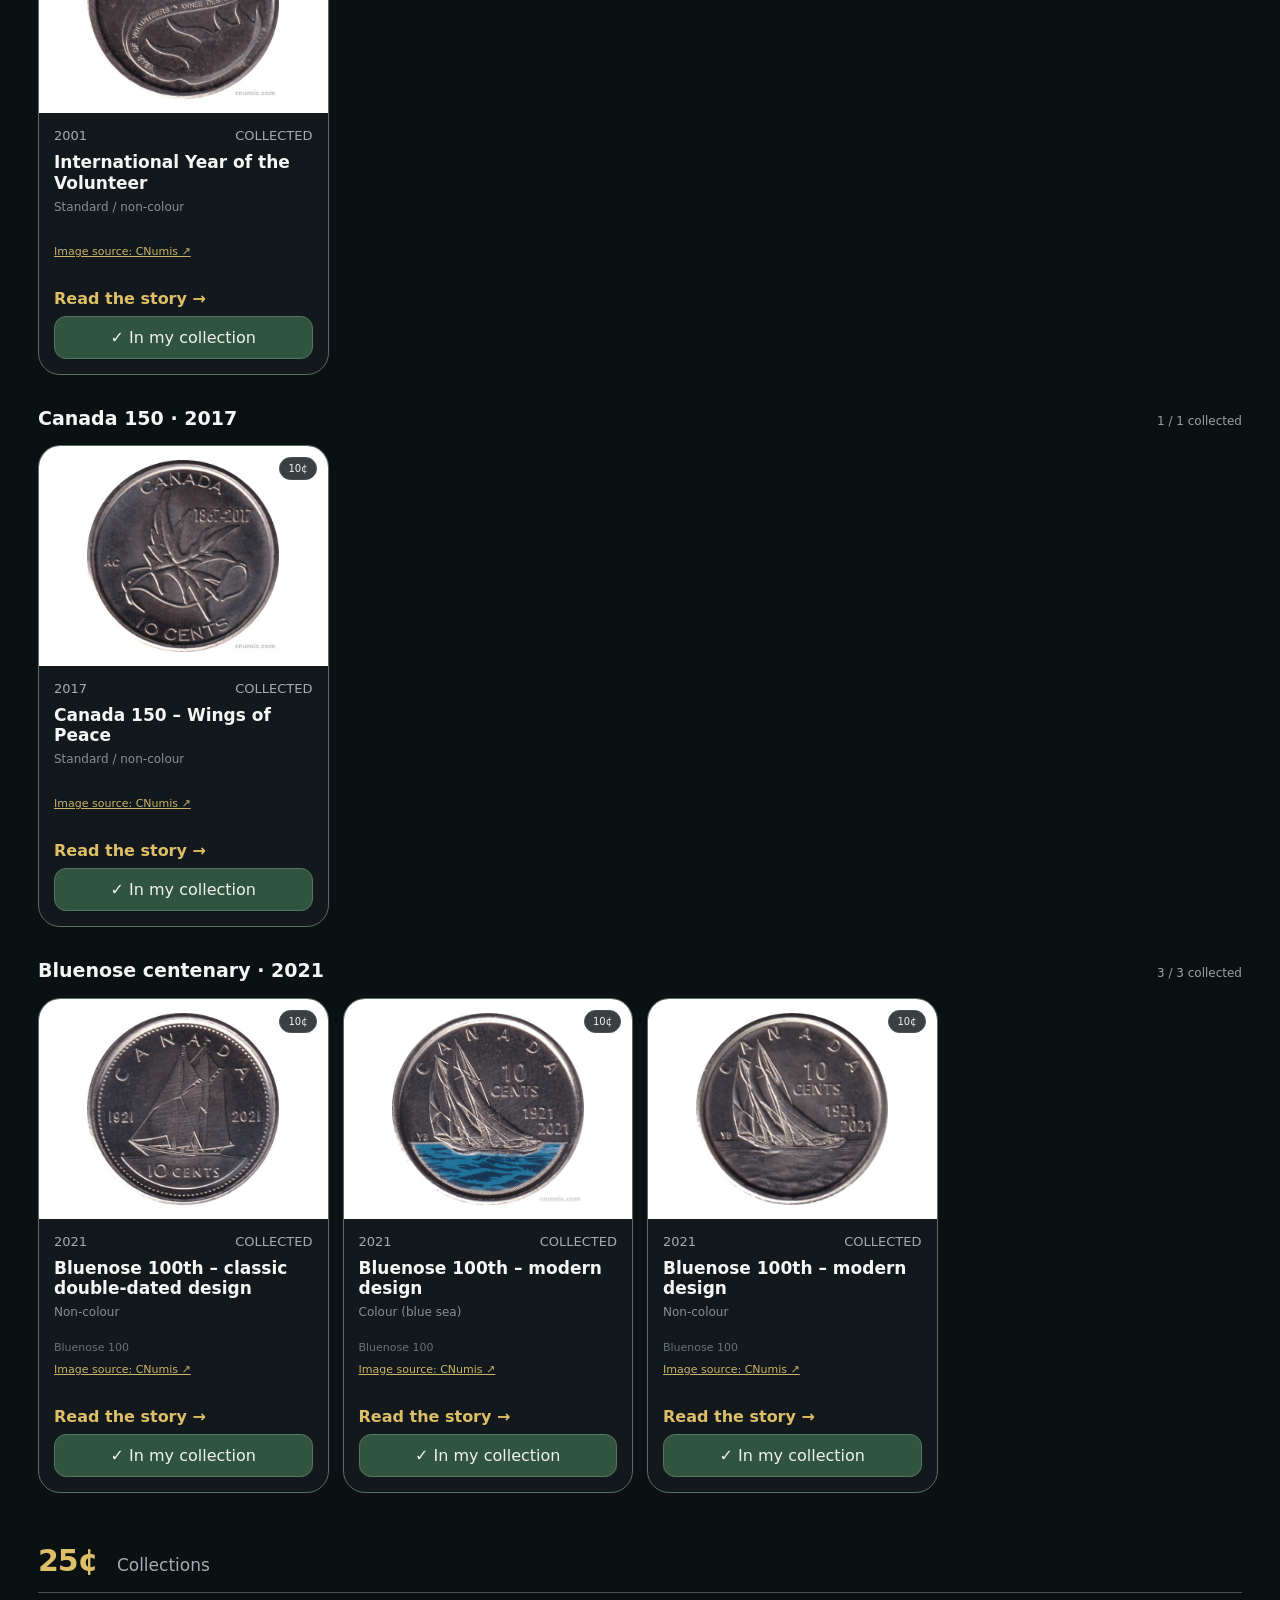
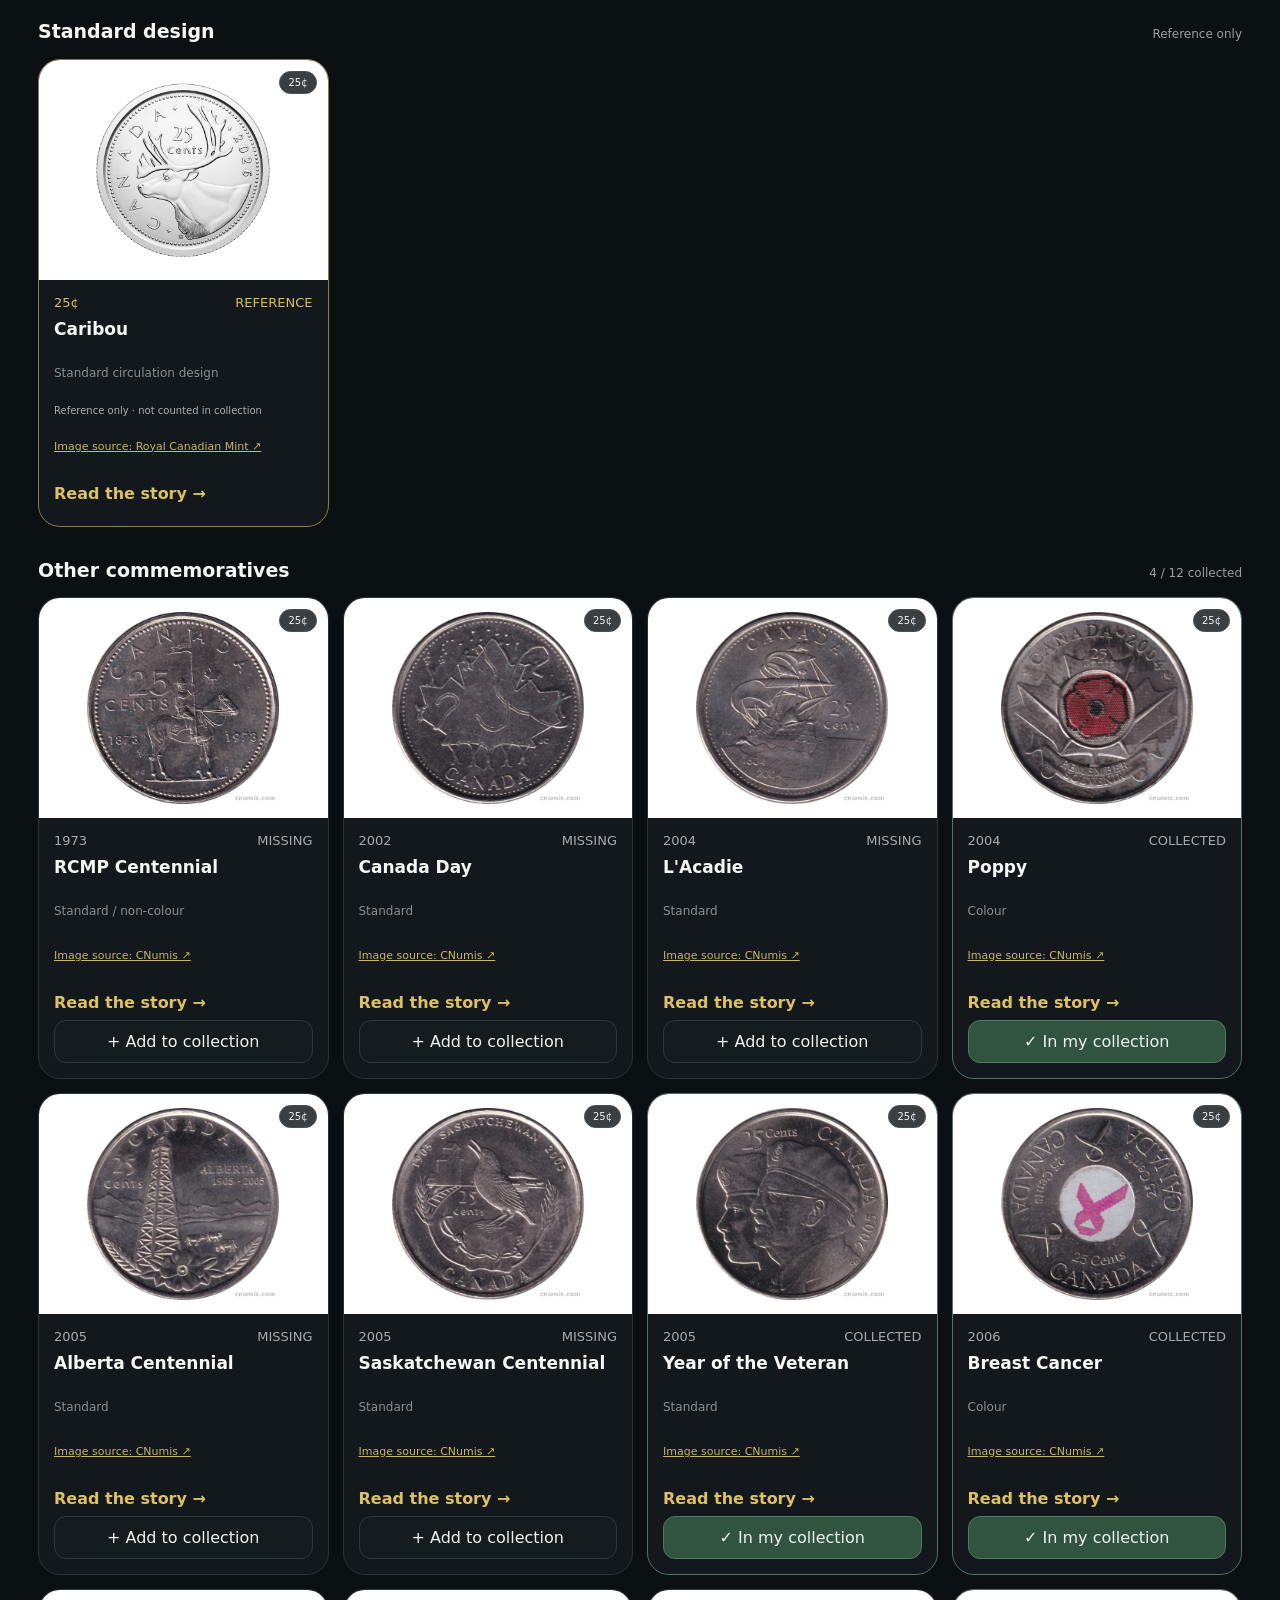
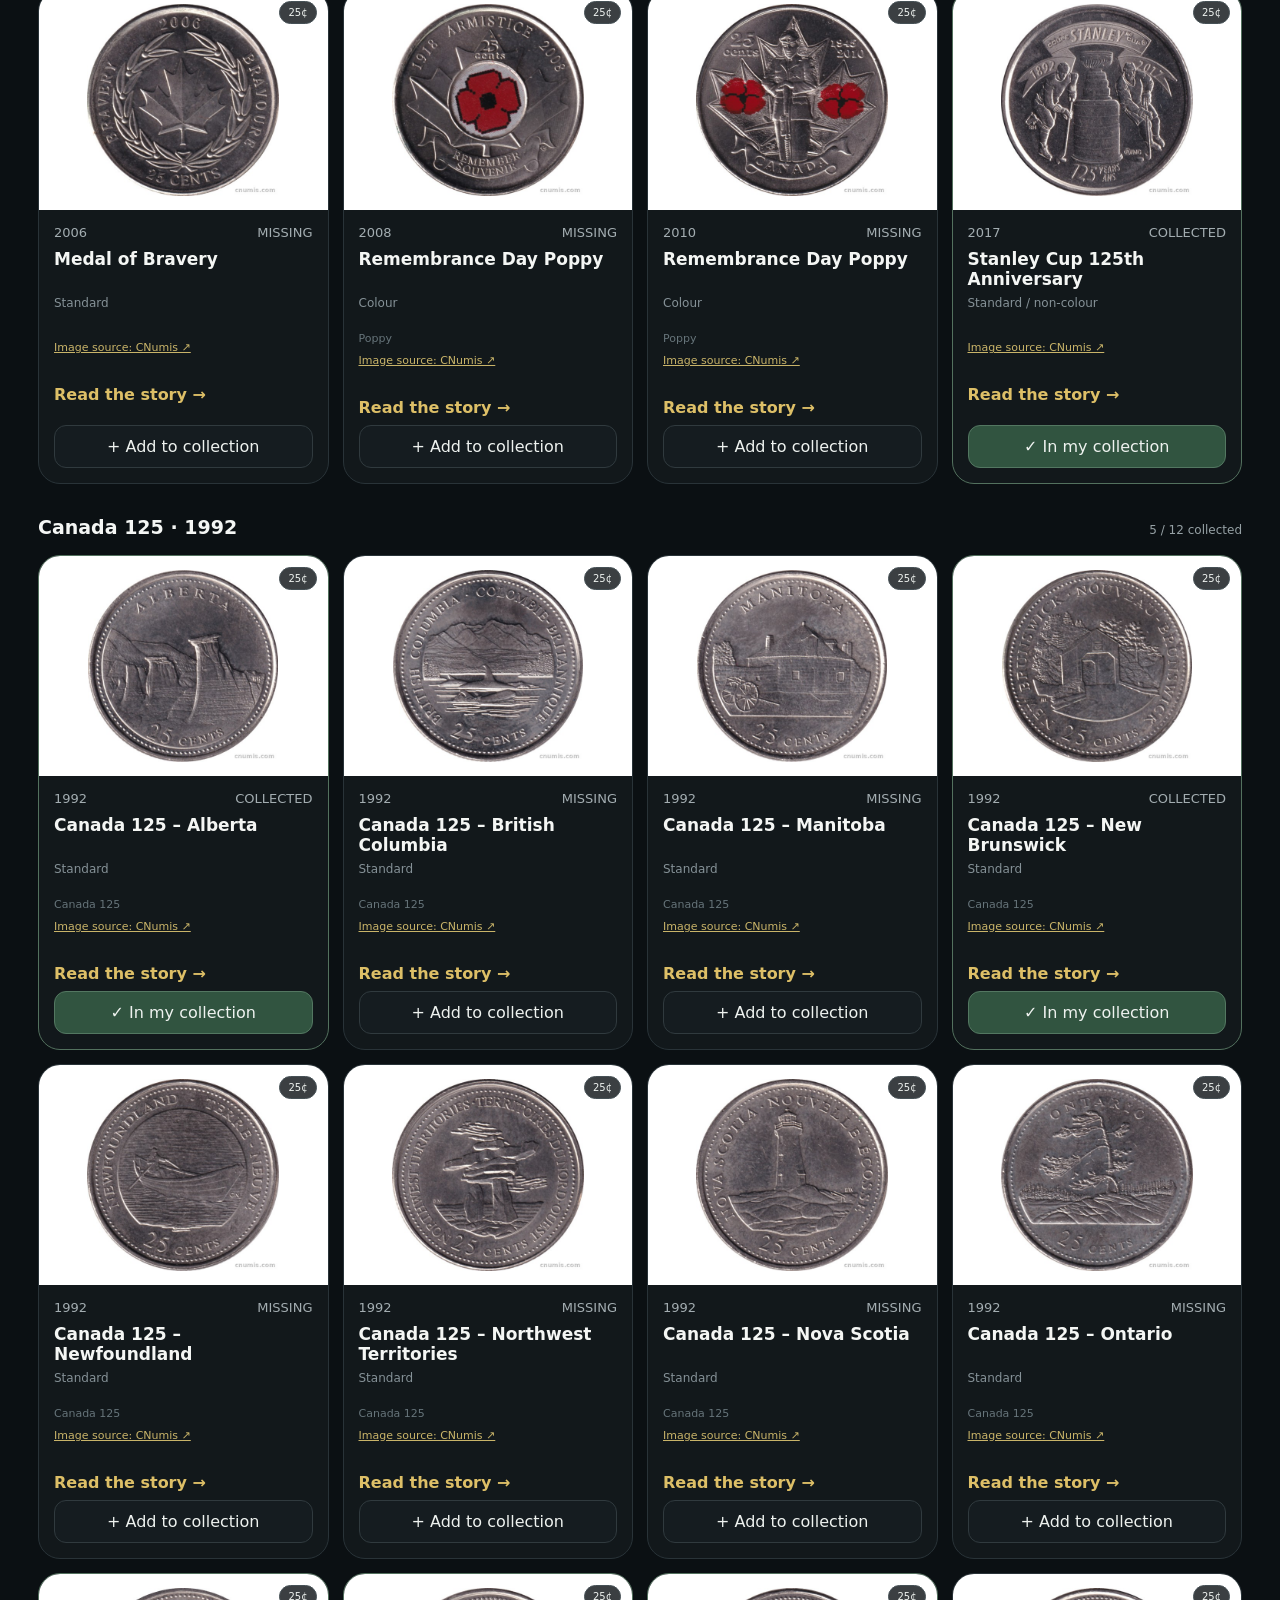
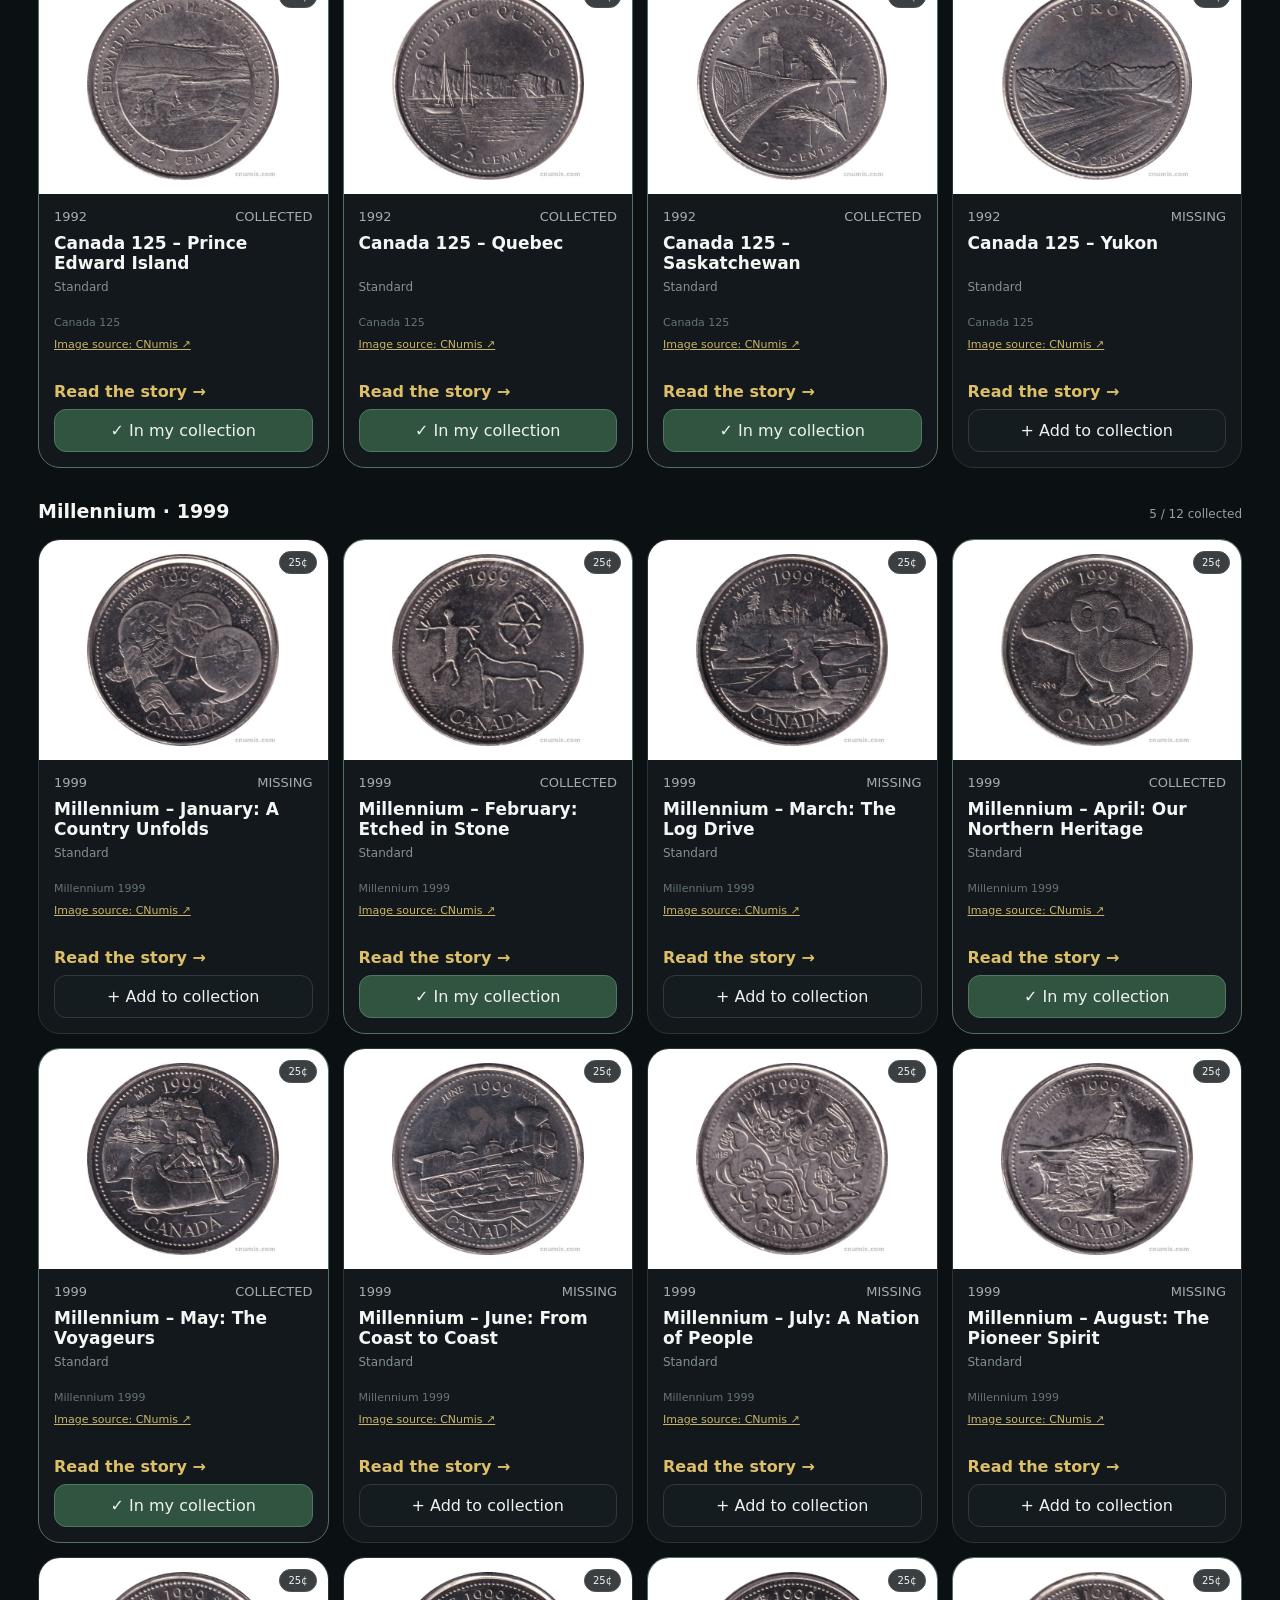
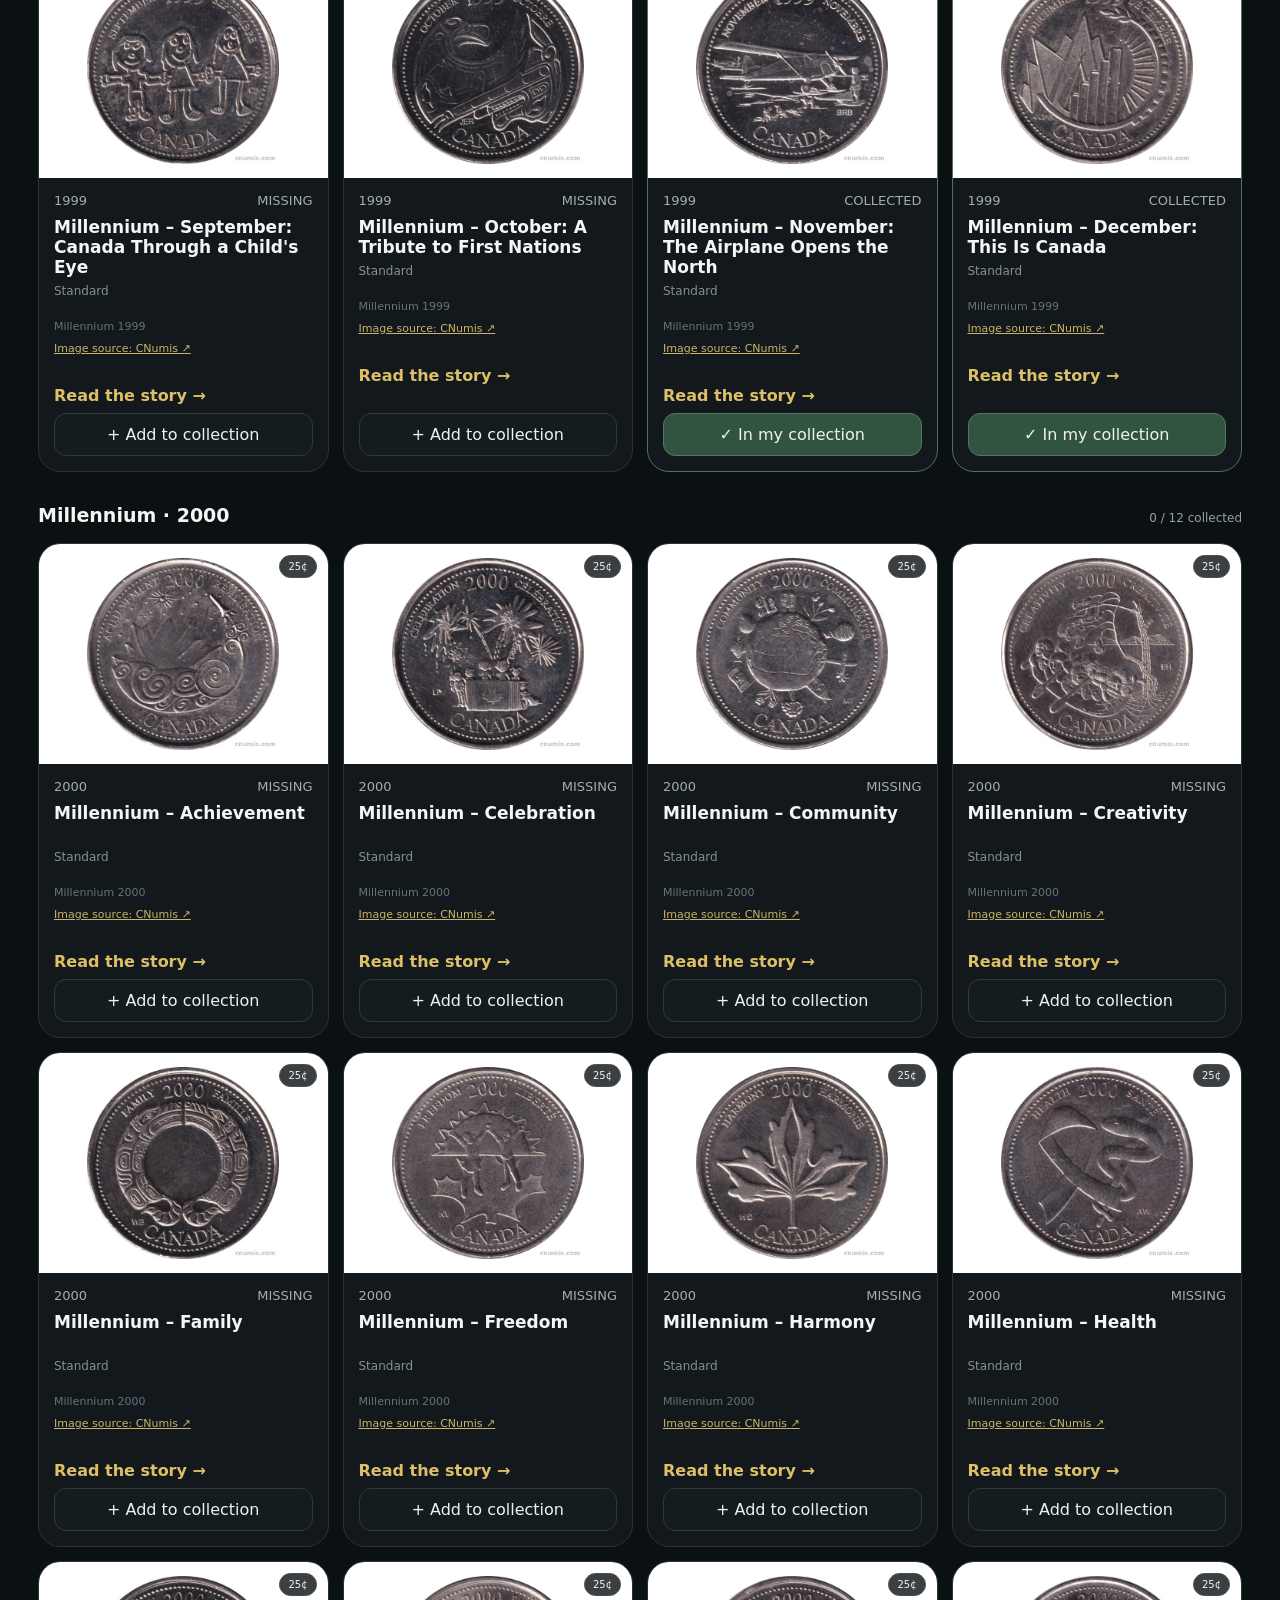
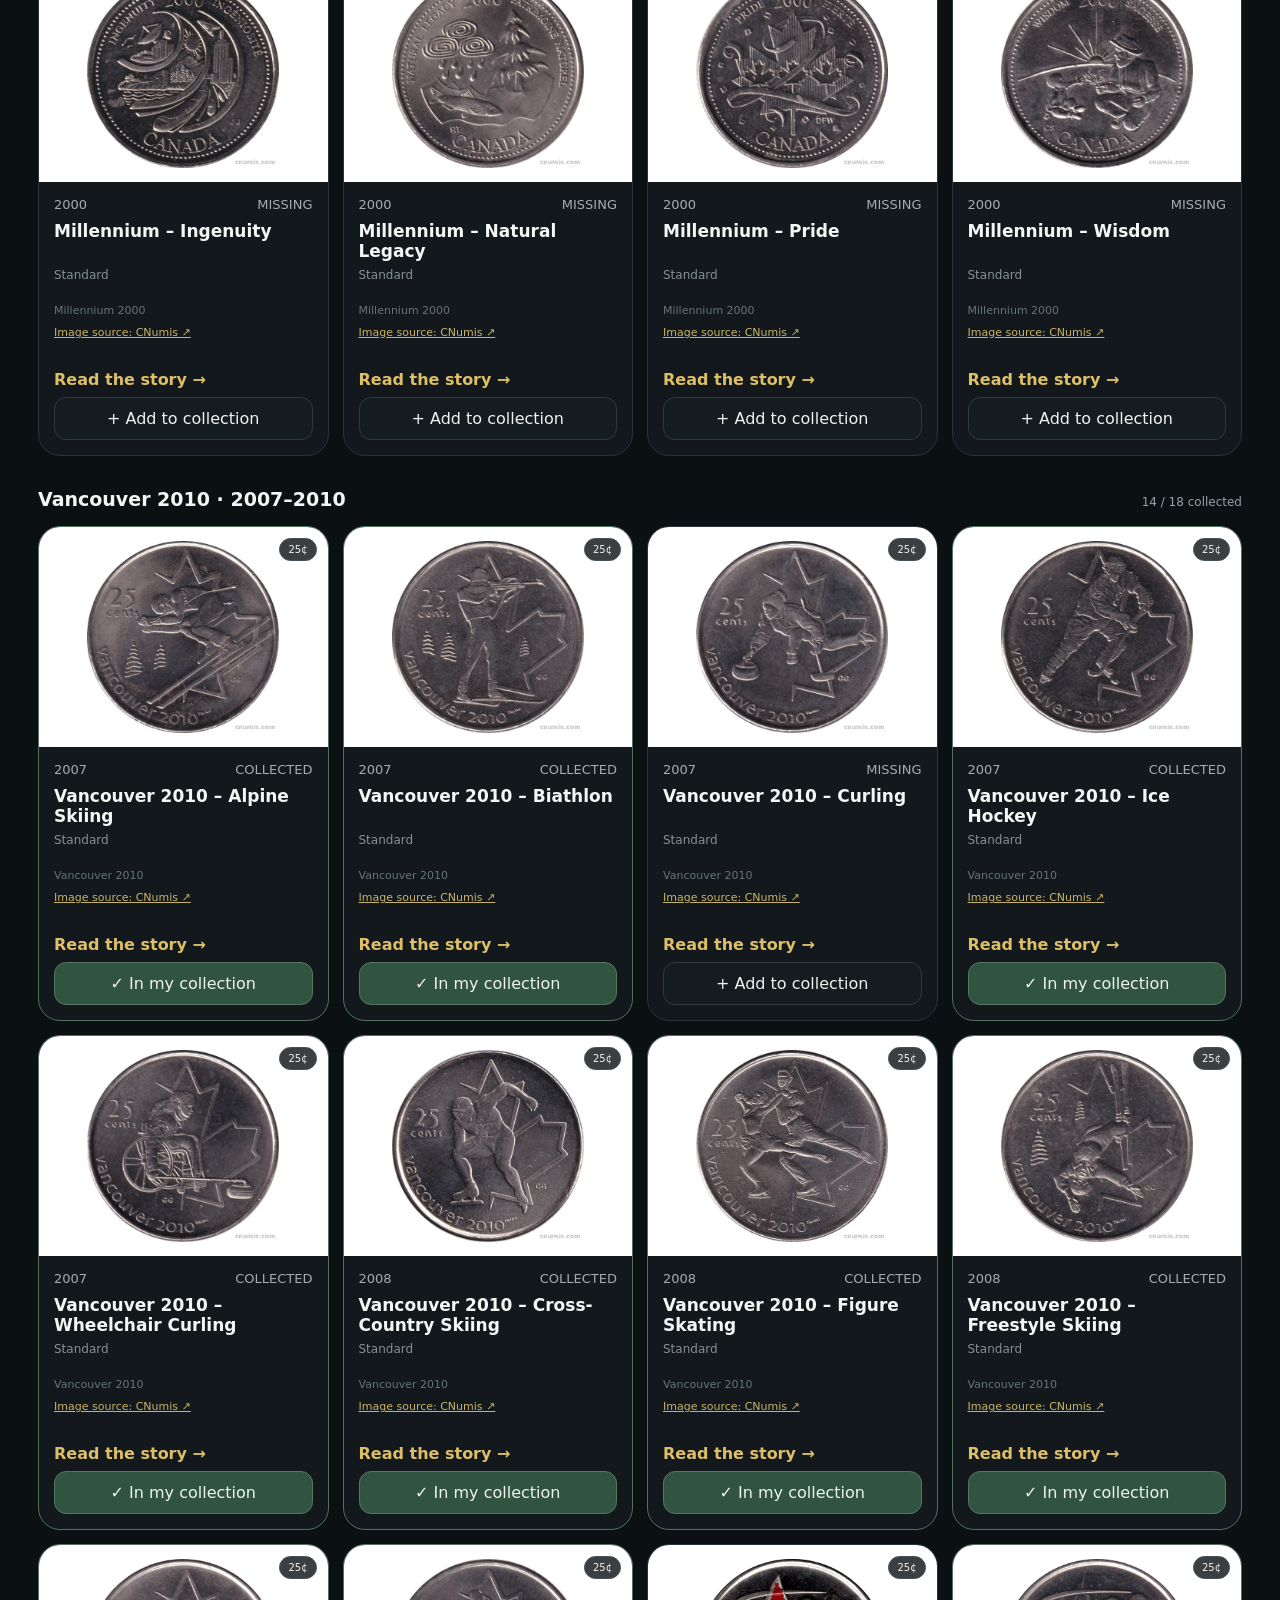
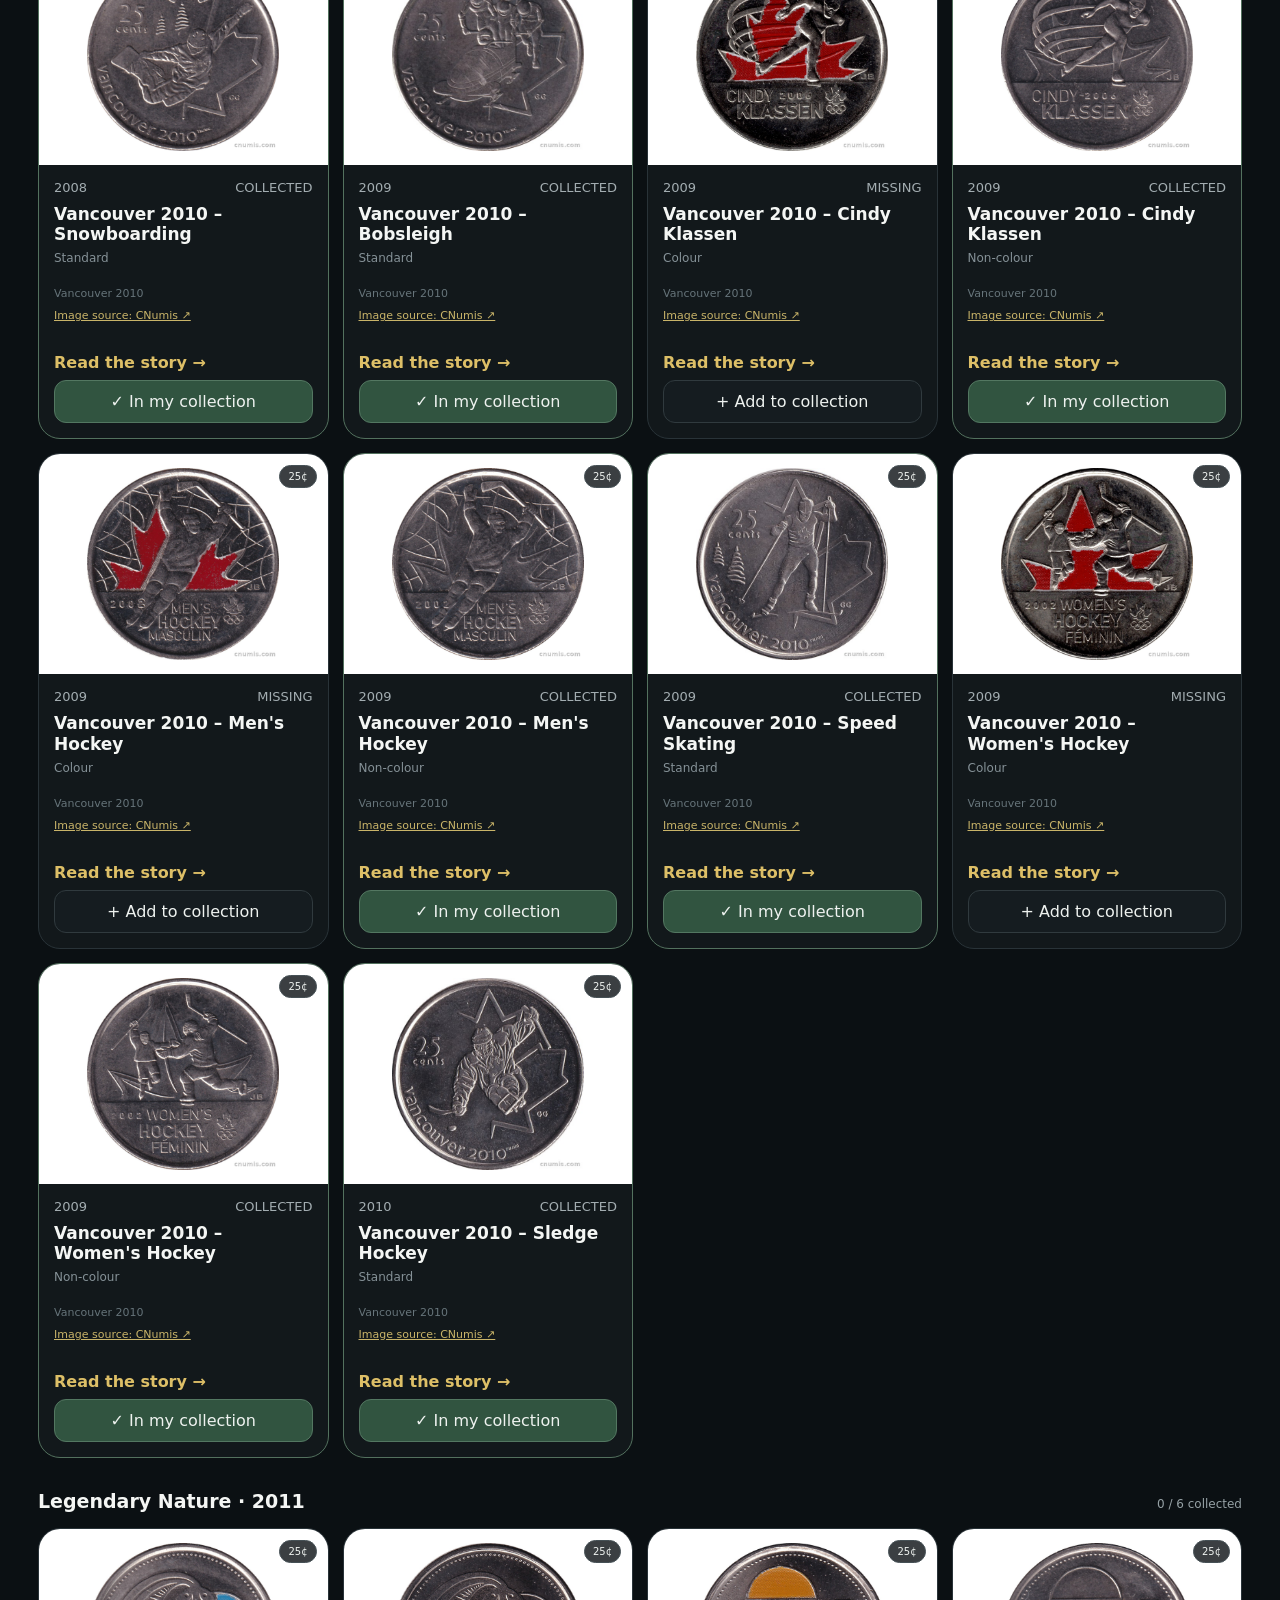
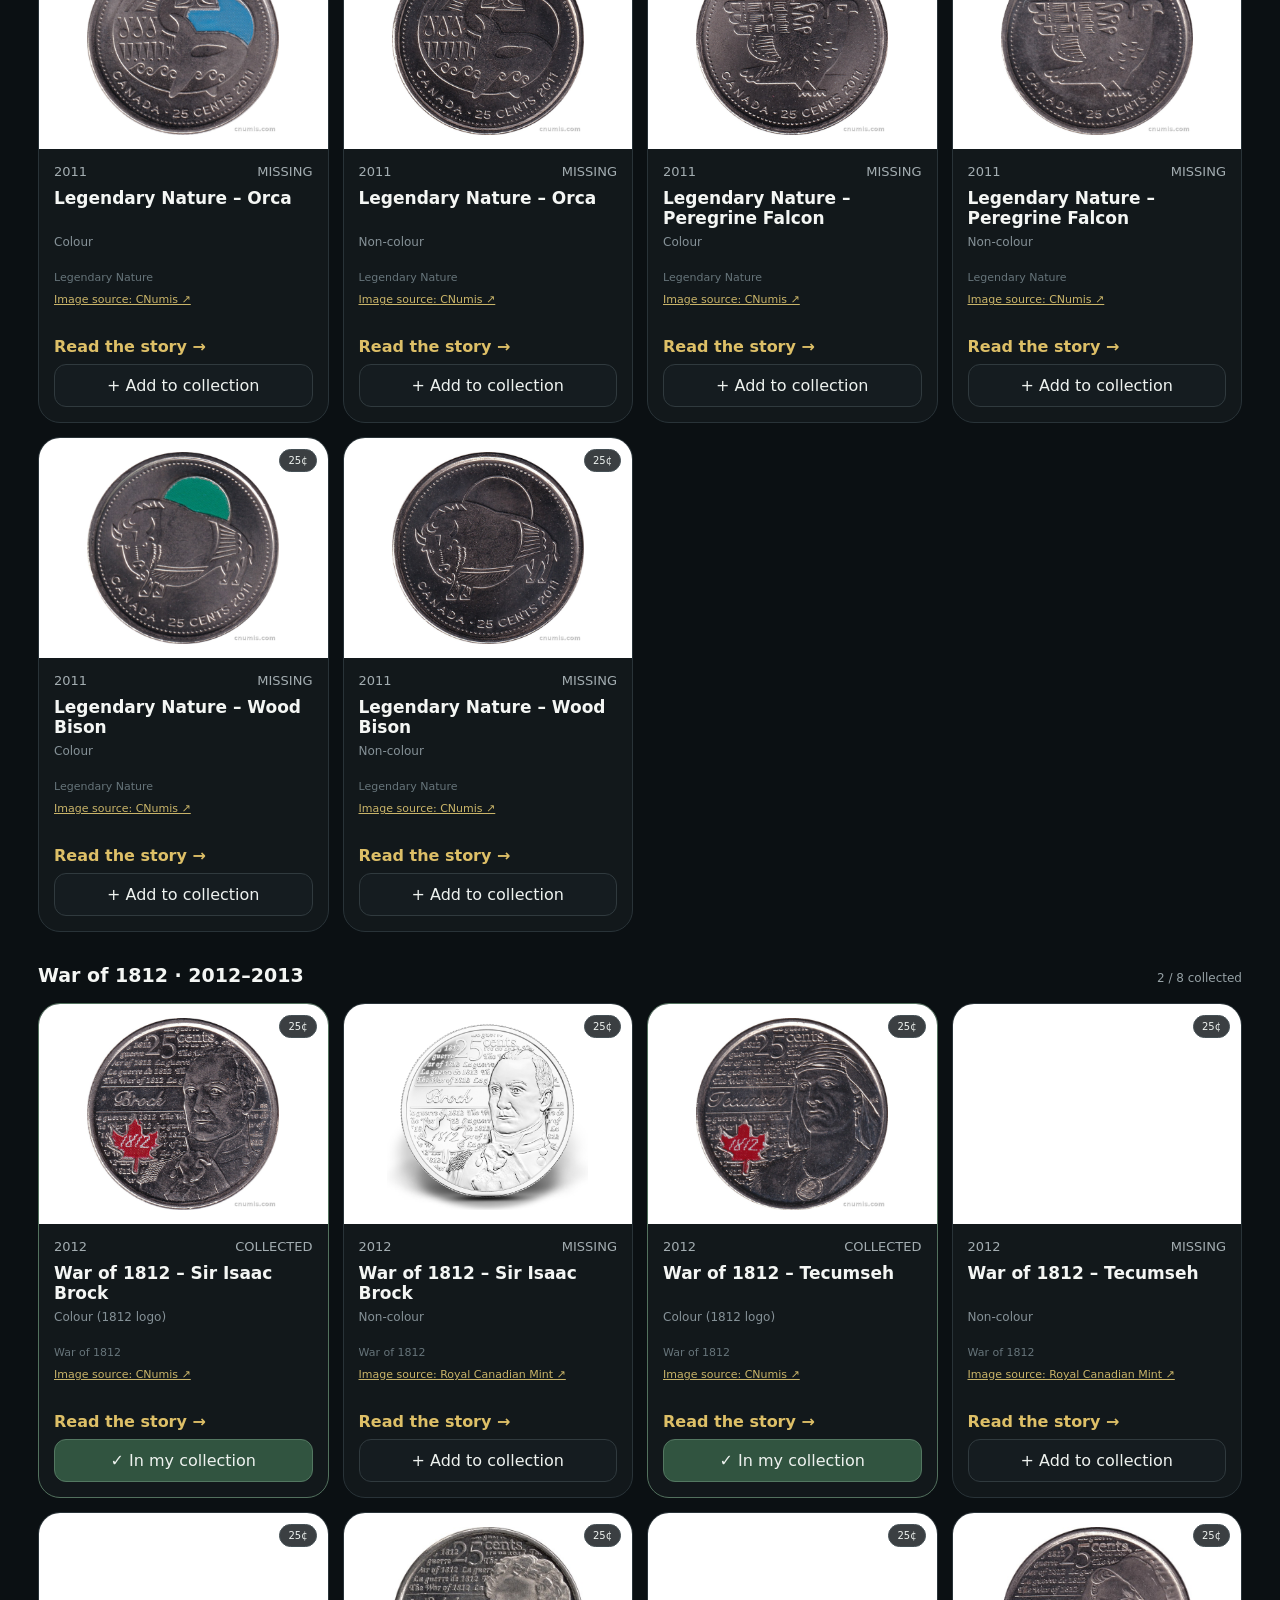
==== commit 2c2bd66d: "Use the original Mint reverse for coloured Daphne Odjig Replace the lower-quality CNumis image with " ====
--- a/index.html
+++ b/index.html
@@ -1 +1 @@
-<!doctype html><html lang="en"><head><meta charset="utf-8"><meta name="viewport" content="width=device-width,initial-scale=1"><meta name="theme-color" content="#0b1013"><title>Canadian Coin Collection</title><link rel="stylesheet" href="style.css?v=20261031e"><link rel="apple-touch-icon" sizes="180x180" href="apple-touch-icon.png"><link rel="icon" type="image/png" sizes="192x192" href="icon-192.png"><link rel="manifest" href="manifest.webmanifest"><meta name="apple-mobile-web-app-capable" content="yes"><meta name="apple-mobile-web-app-title" content="My Coins"><meta name="apple-mobile-web-app-status-bar-style" content="black-translucent"></head><body><main><header class="hero"><div><div class="eyebrow">ALEX'S COLLECTION · CANADA 🇨🇦</div><h1>Canadian<br><span>Coin Collection</span></h1><p>Special & commemorative circulation issues</p></div><div class="heroAside"><div class="heroButtons"><button id="openNewCoins" aria-controls="newCoinsPanel" aria-expanded="false">New coins <span id="newCoinCount"></span></button><button class="randomButton" id="randomCoin">Random coin</button></div></div></header><section id="newCoinsPanel" class="newCoinsPanel" aria-labelledby="newCoinsTitle" hidden><div class="reviewHeading"><h2 id="newCoinsTitle">New coins</h2><button id="closeNewCoins">Close</button></div><p>Review new Mint releases and choose what to add to your personal checklist. No account needed. Added coins start as Missing.</p><p class="sourceNote">Decisions save in this browser and in your downloaded backup. Exact photographs and detailed stories may still need verification.</p><p id="newCoinsFeedStatus" role="status">Loading the latest check…</p><div id="newCoinReviews"></div><details><summary>Previous decisions</summary><div id="previousCoinReviews"></div></details></section><section class="toolbar"><input id="search" type="search" placeholder="Search coin, year or series…"><button id="missingBtn">Missing only</button><button id="colouredBtn" aria-pressed="false">Coloured only</button></section><section class="collectionToolbar" aria-label="Collection categories"><label for="categorySelect">Collection</label><select id="categorySelect" aria-label="Collection category"></select></section><section class="stats" id="stats" aria-label="Filter by denomination"></section><div class="resultline"><b id="resultCount"></b><span>Checklist saves automatically on this device</span></div><section id="grid" aria-label="Coins grouped by denomination and release"></section><details class="collectionTools"><summary>Saved collection &amp; backups</summary><p>Your added and removed selections save automatically between visits in this browser. Filters are remembered too. Use a backup to move your collection to another browser, device, or an iPhone Home Screen app.</p><div class="backupActions"><button id="exportCollection">Download backup</button><label class="backupImport" for="importCollection">Restore backup<input id="importCollection" type="file" accept=".json,application/json"></label></div><p>On iPhone: open in Safari, choose Share → Add to Home Screen. Your browser and Home Screen app may use separate storage; restore a backup if needed.</p></details><footer>Personal collecting checklist · Photos: CNumis, Wikimedia Commons & Royal Canadian Mint &amp; Imaginaire · <a href="https://cnumis.com/en/catalog/global-images/canada-16" target="_blank" rel="noopener noreferrer">Image use &amp; sources</a> · <span id="catalogueTotal">173</span> checklist entries · 5 standard design references · exact variant photos where available.</footer></main><dialog id="photoDialog" aria-labelledby="photoTitle"><button id="closePhoto" aria-label="Close enlarged image">Close ×</button><h2 id="photoTitle"></h2><p id="photoVariant"></p><div id="photoFrame"><img id="largePhoto" alt=""></div><p><a class="storyLink" id="photoStory">Read the story →</a></p><p><a id="photoSource" target="_blank" rel="noopener noreferrer"></a></p></dialog><div id="saveStatus" role="status" aria-live="polite"></div><script src="data.js?v=20261031e"></script><script src="images.js?v=20261031e"></script><script src="collection.js?v=20261031e"></script><script src="new-coins.js?v=20261031e"></script><script src="categories.js?v=20261031e"></script><script src="app.js?v=20261031e"></script><script src="new-coins-ui.js?v=20261031e"></script><script src="install.js?v=20261031e"></script></body></html>+<!doctype html><html lang="en"><head><meta charset="utf-8"><meta name="viewport" content="width=device-width,initial-scale=1"><meta name="theme-color" content="#0b1013"><title>Canadian Coin Collection</title><link rel="stylesheet" href="style.css?v=20261031f"><link rel="apple-touch-icon" sizes="180x180" href="apple-touch-icon.png"><link rel="icon" type="image/png" sizes="192x192" href="icon-192.png"><link rel="manifest" href="manifest.webmanifest"><meta name="apple-mobile-web-app-capable" content="yes"><meta name="apple-mobile-web-app-title" content="My Coins"><meta name="apple-mobile-web-app-status-bar-style" content="black-translucent"></head><body><main><header class="hero"><div><div class="eyebrow">ALEX'S COLLECTION · CANADA 🇨🇦</div><h1>Canadian<br><span>Coin Collection</span></h1><p>Special & commemorative circulation issues</p></div><div class="heroAside"><div class="heroButtons"><button id="openNewCoins" aria-controls="newCoinsPanel" aria-expanded="false">New coins <span id="newCoinCount"></span></button><button class="randomButton" id="randomCoin">Random coin</button></div></div></header><section id="newCoinsPanel" class="newCoinsPanel" aria-labelledby="newCoinsTitle" hidden><div class="reviewHeading"><h2 id="newCoinsTitle">New coins</h2><button id="closeNewCoins">Close</button></div><p>Review new Mint releases and choose what to add to your personal checklist. No account needed. Added coins start as Missing.</p><p class="sourceNote">Decisions save in this browser and in your downloaded backup. Exact photographs and detailed stories may still need verification.</p><p id="newCoinsFeedStatus" role="status">Loading the latest check…</p><div id="newCoinReviews"></div><details><summary>Previous decisions</summary><div id="previousCoinReviews"></div></details></section><section class="toolbar"><input id="search" type="search" placeholder="Search coin, year or series…"><button id="missingBtn">Missing only</button><button id="colouredBtn" aria-pressed="false">Coloured only</button></section><section class="collectionToolbar" aria-label="Collection categories"><label for="categorySelect">Collection</label><select id="categorySelect" aria-label="Collection category"></select></section><section class="stats" id="stats" aria-label="Filter by denomination"></section><div class="resultline"><b id="resultCount"></b><span>Checklist saves automatically on this device</span></div><section id="grid" aria-label="Coins grouped by denomination and release"></section><details class="collectionTools"><summary>Saved collection &amp; backups</summary><p>Your added and removed selections save automatically between visits in this browser. Filters are remembered too. Use a backup to move your collection to another browser, device, or an iPhone Home Screen app.</p><div class="backupActions"><button id="exportCollection">Download backup</button><label class="backupImport" for="importCollection">Restore backup<input id="importCollection" type="file" accept=".json,application/json"></label></div><p>On iPhone: open in Safari, choose Share → Add to Home Screen. Your browser and Home Screen app may use separate storage; restore a backup if needed.</p></details><footer>Personal collecting checklist · Photos: CNumis, Wikimedia Commons & Royal Canadian Mint &amp; Imaginaire · <a href="https://cnumis.com/en/catalog/global-images/canada-16" target="_blank" rel="noopener noreferrer">Image use &amp; sources</a> · <span id="catalogueTotal">173</span> checklist entries · 5 standard design references · exact variant photos where available.</footer></main><dialog id="photoDialog" aria-labelledby="photoTitle"><button id="closePhoto" aria-label="Close enlarged image">Close ×</button><h2 id="photoTitle"></h2><p id="photoVariant"></p><div id="photoFrame"><img id="largePhoto" alt=""></div><p><a class="storyLink" id="photoStory">Read the story →</a></p><p><a id="photoSource" target="_blank" rel="noopener noreferrer"></a></p></dialog><div id="saveStatus" role="status" aria-live="polite"></div><script src="data.js?v=20261031f"></script><script src="images.js?v=20261031f"></script><script src="collection.js?v=20261031f"></script><script src="new-coins.js?v=20261031f"></script><script src="categories.js?v=20261031f"></script><script src="app.js?v=20261031f"></script><script src="new-coins-ui.js?v=20261031f"></script><script src="install.js?v=20261031f"></script></body></html>
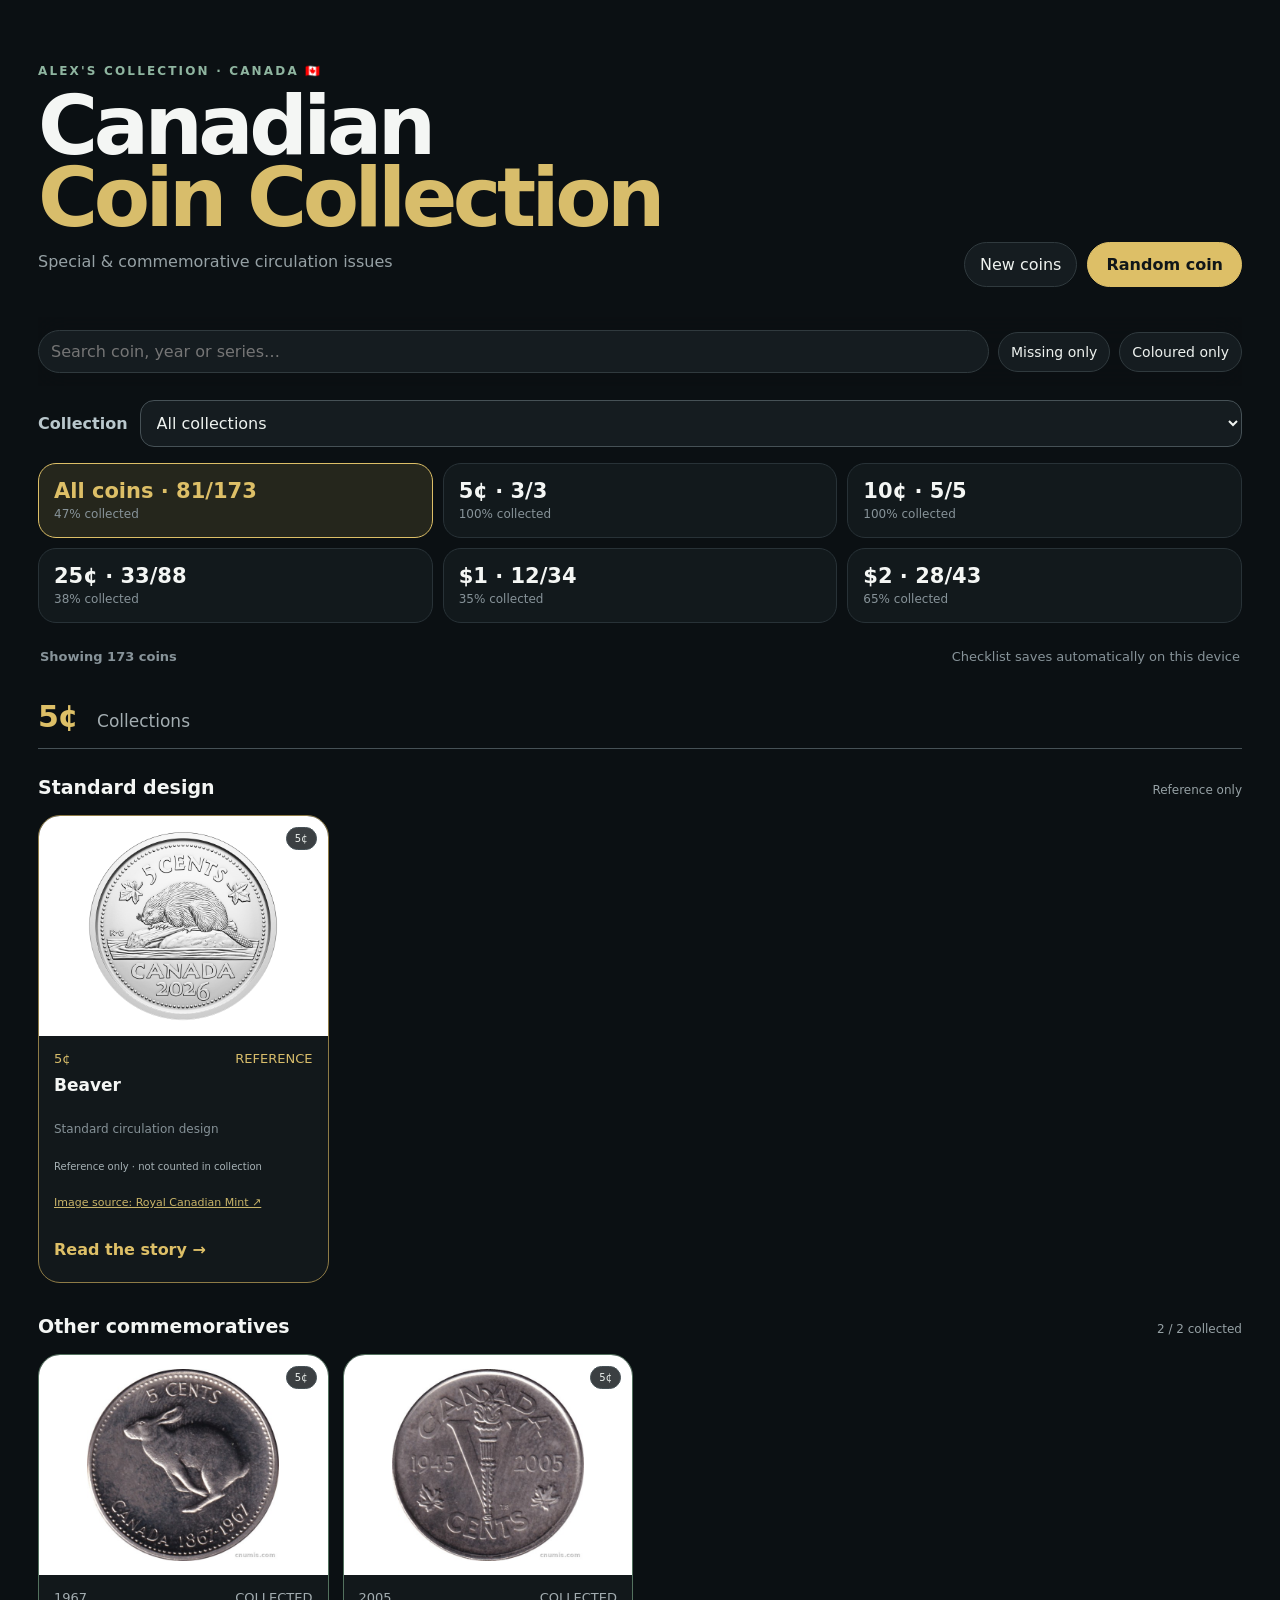
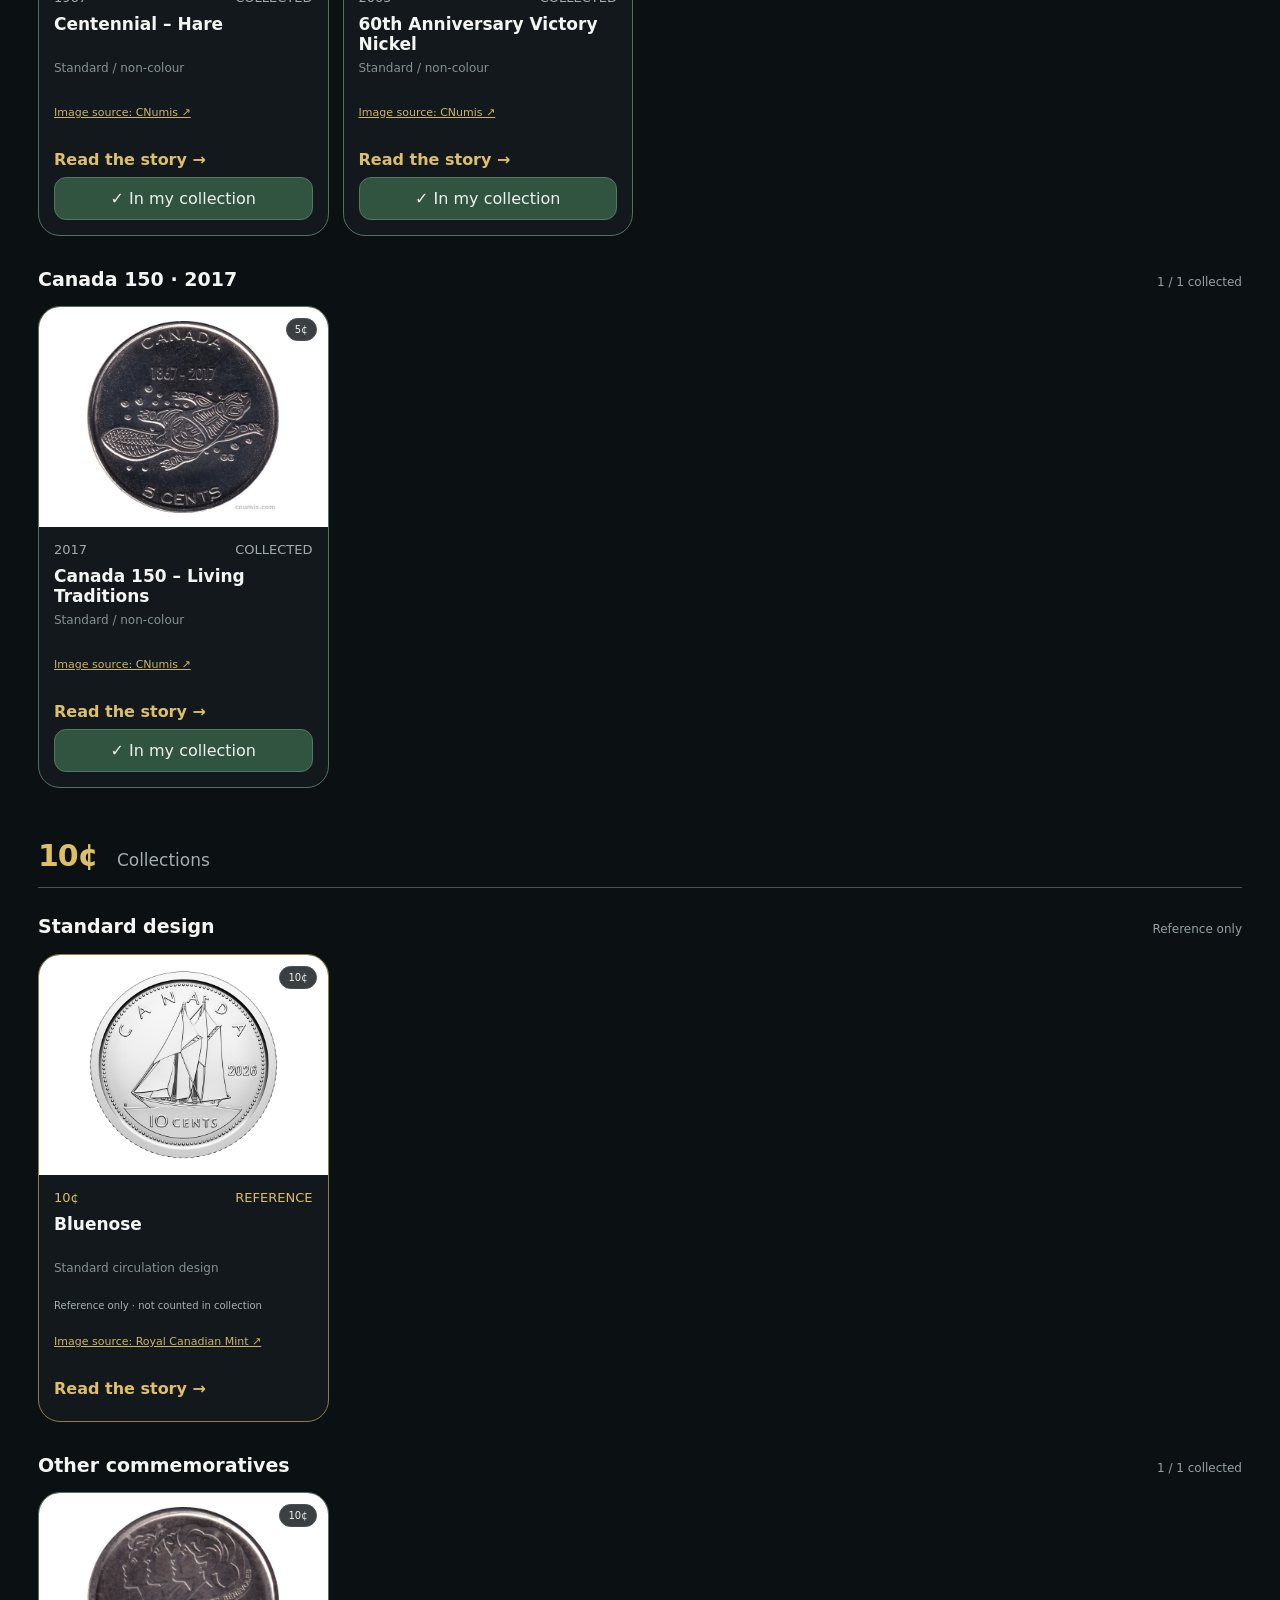
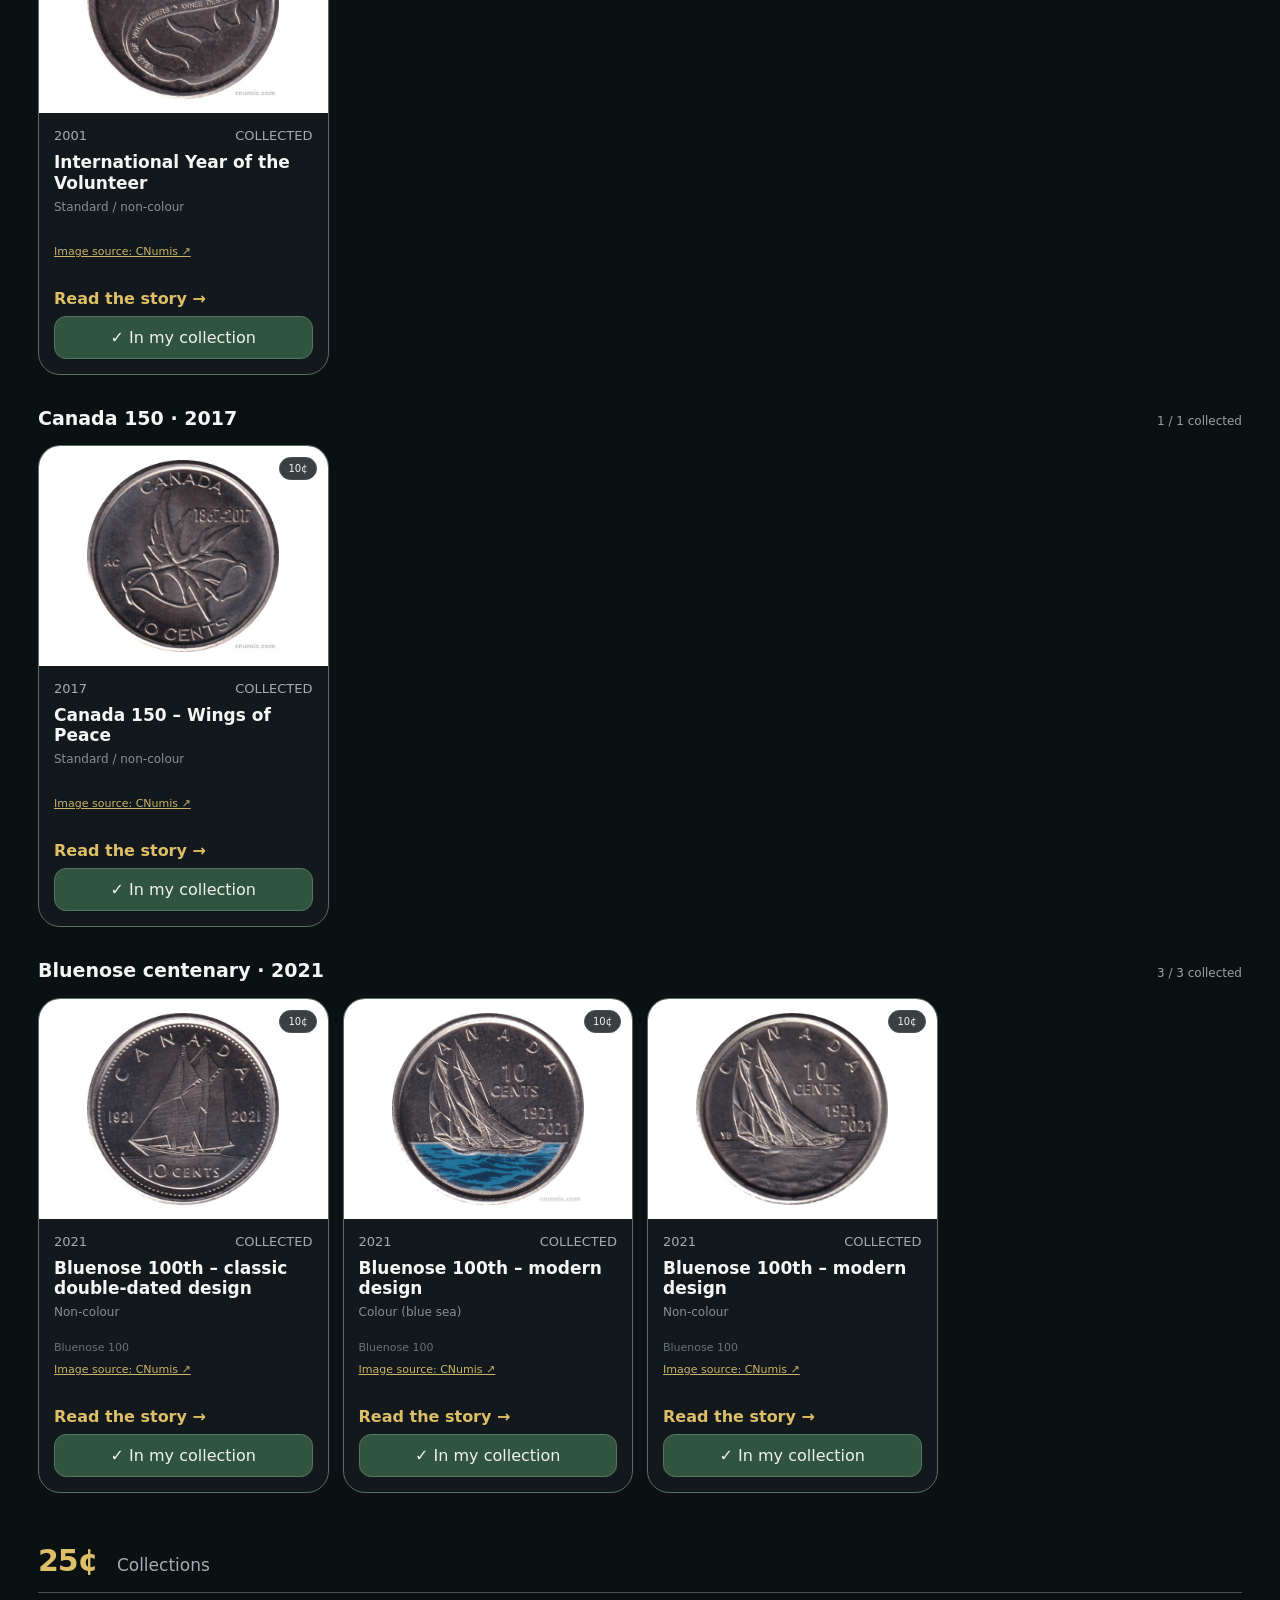
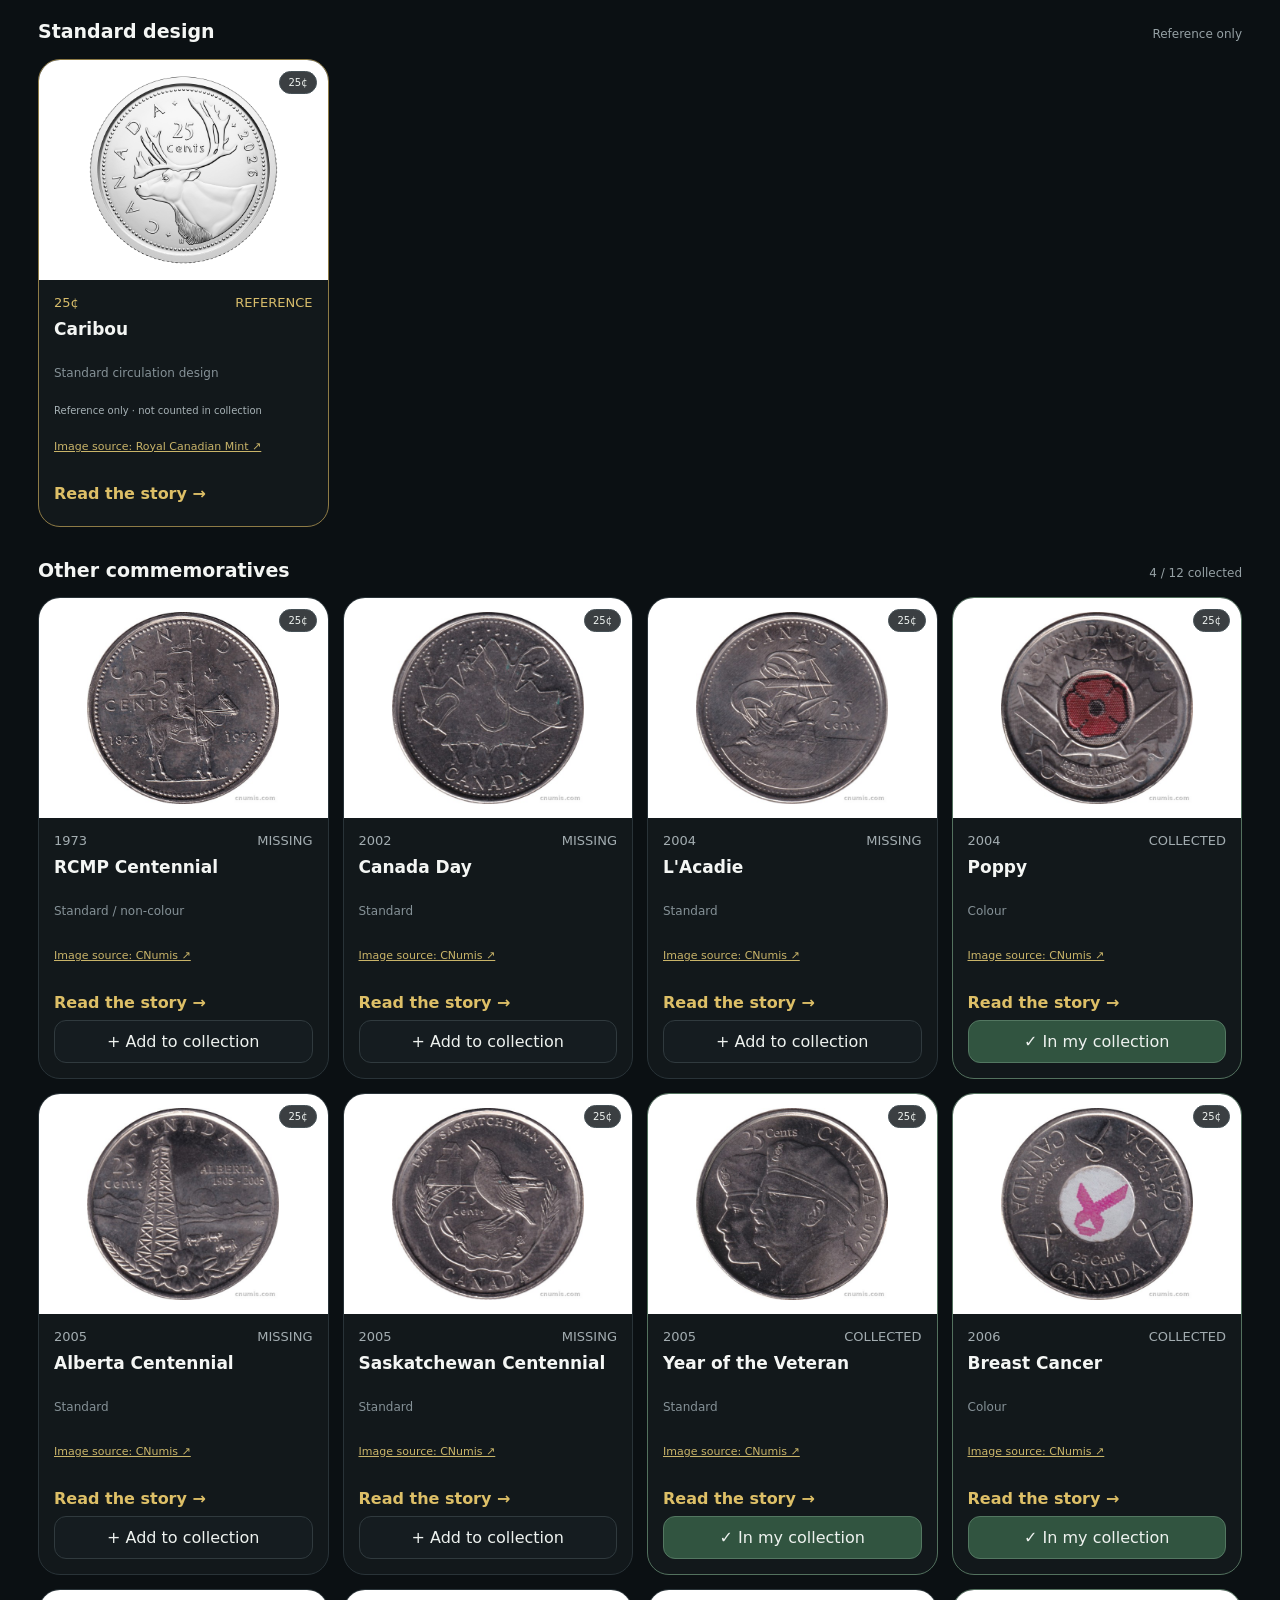
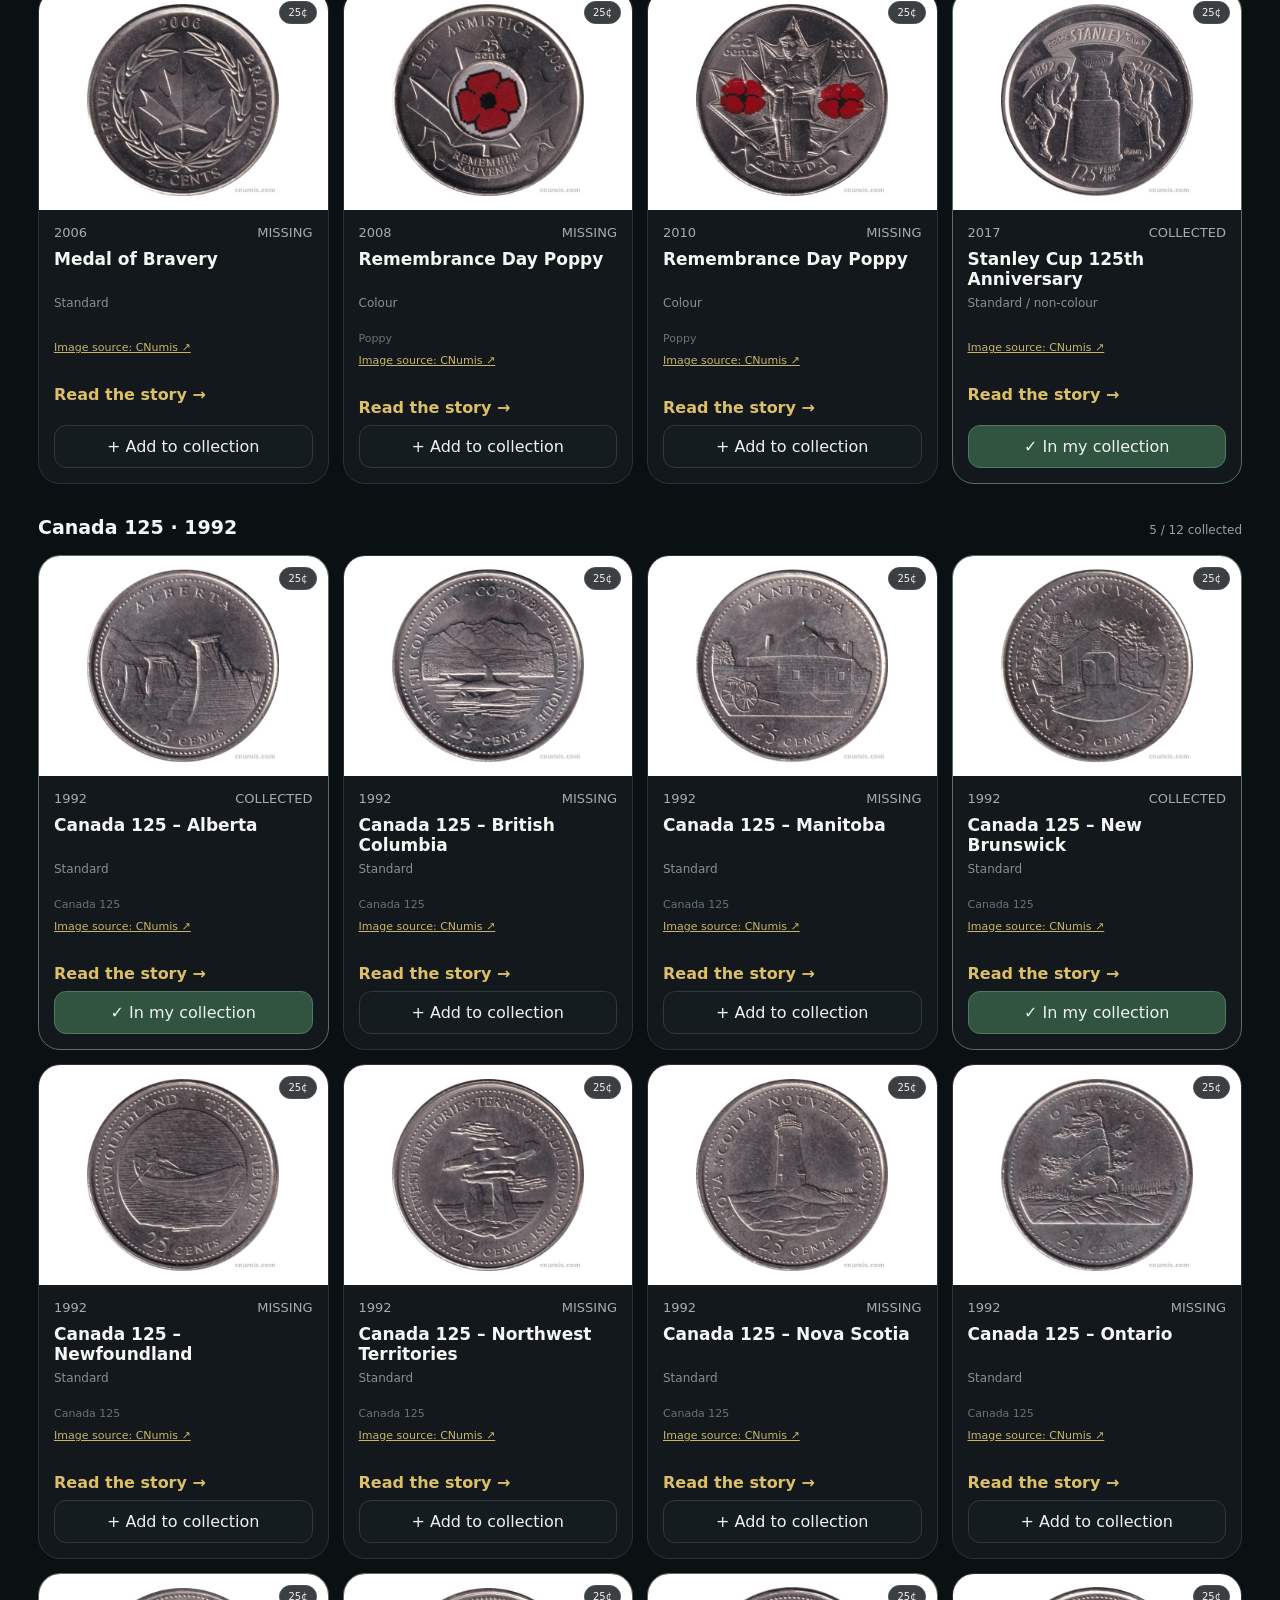
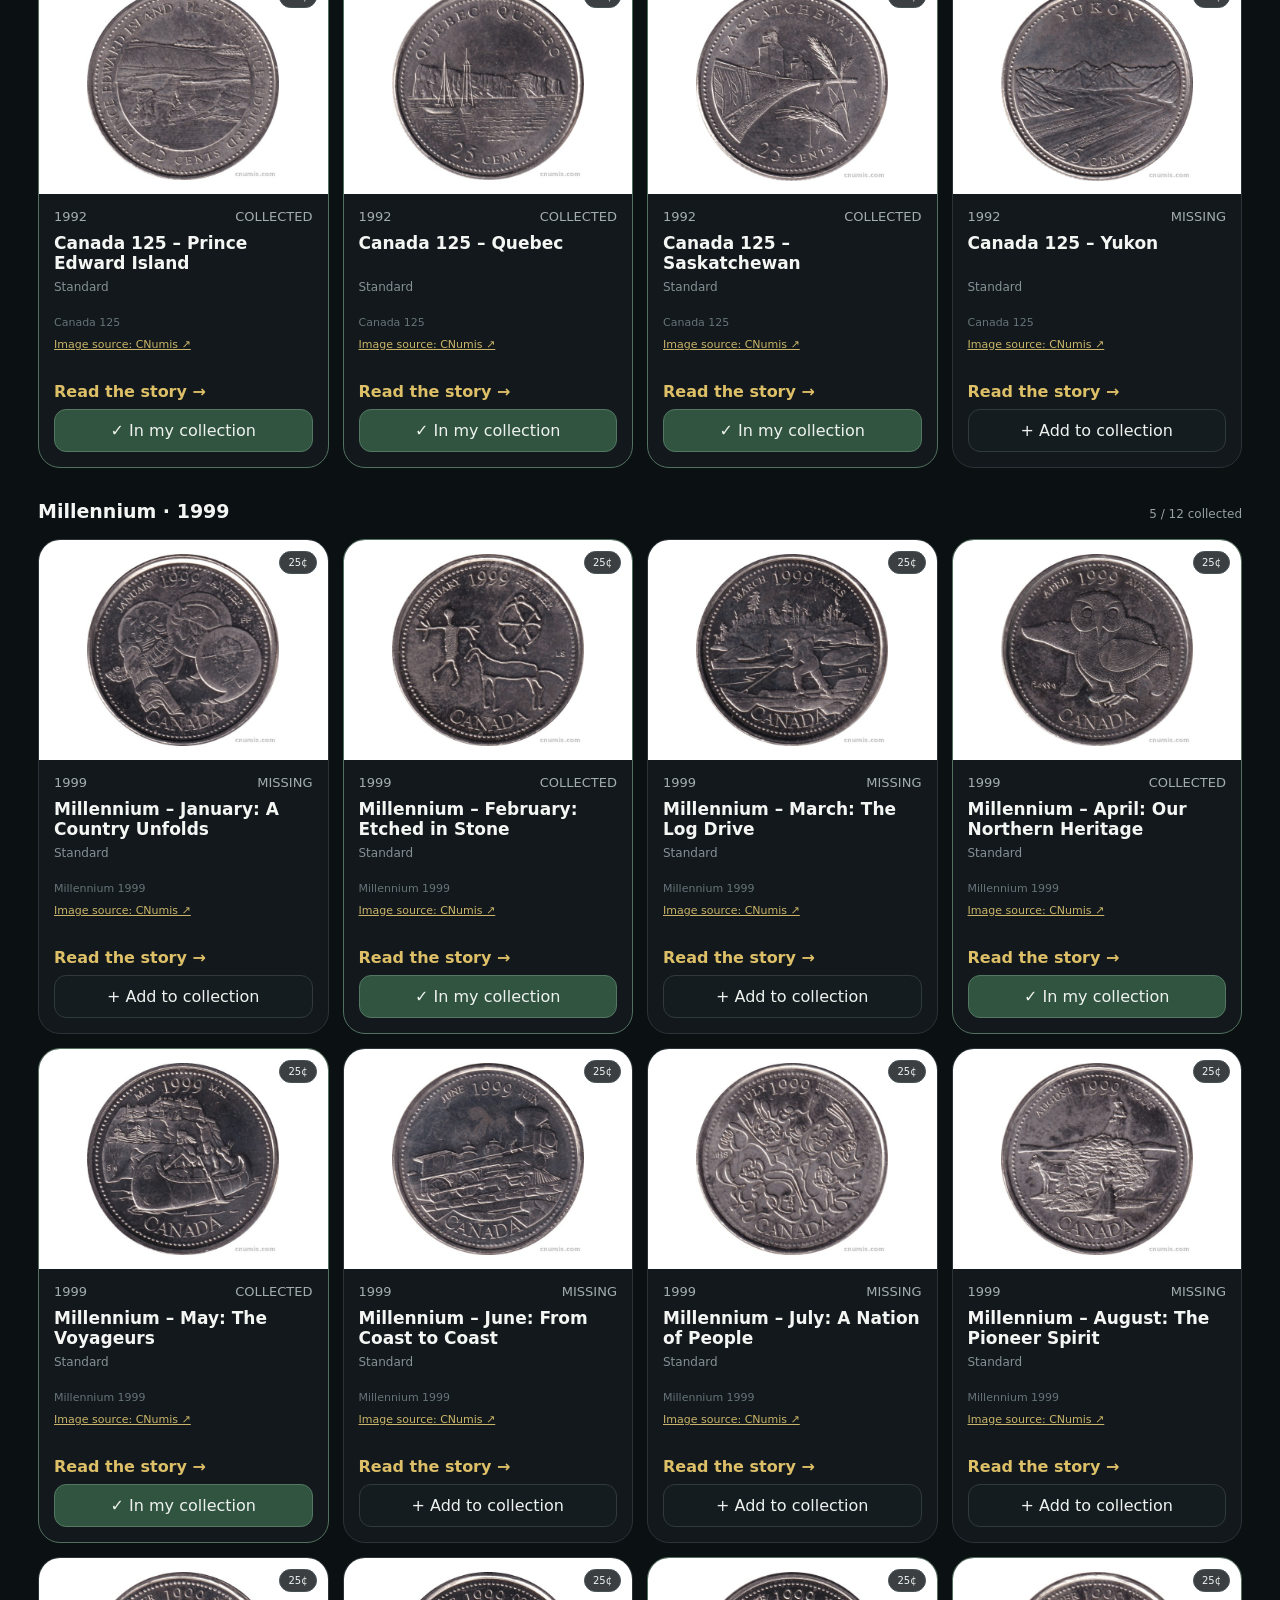
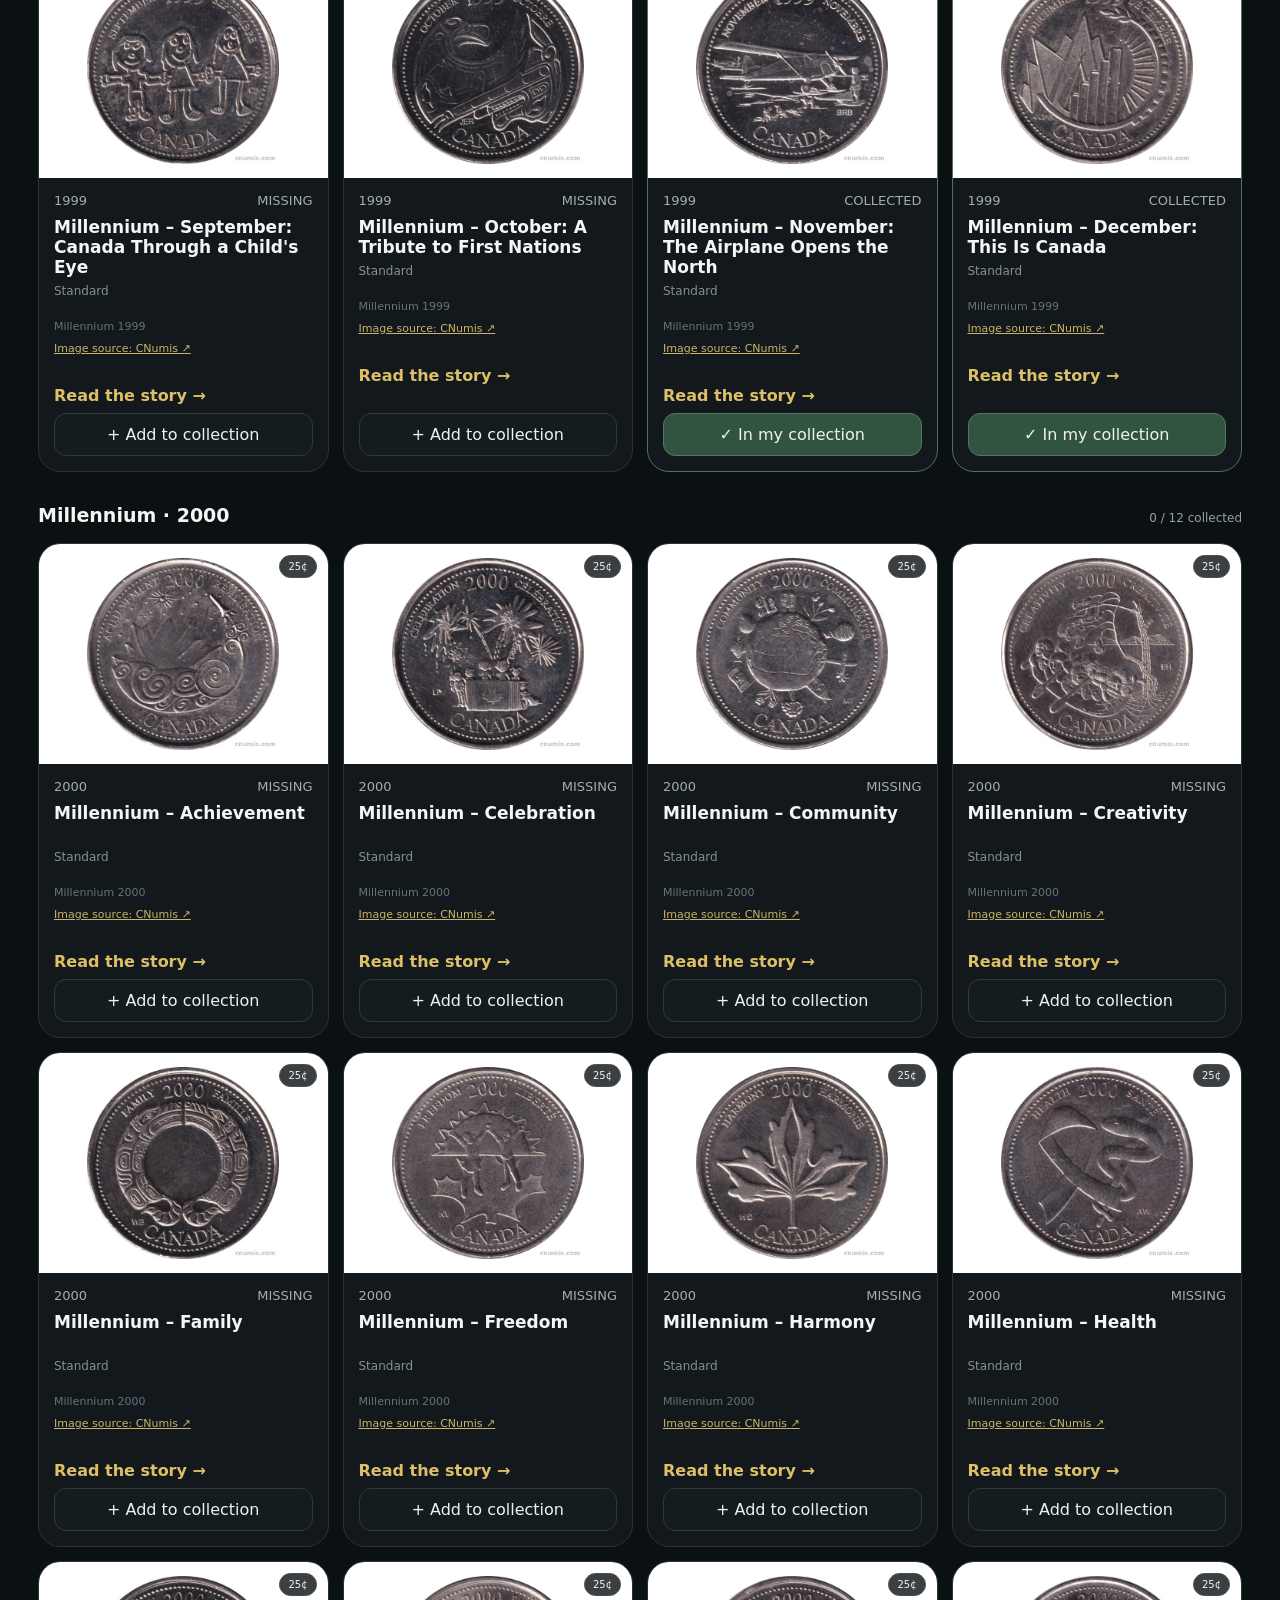
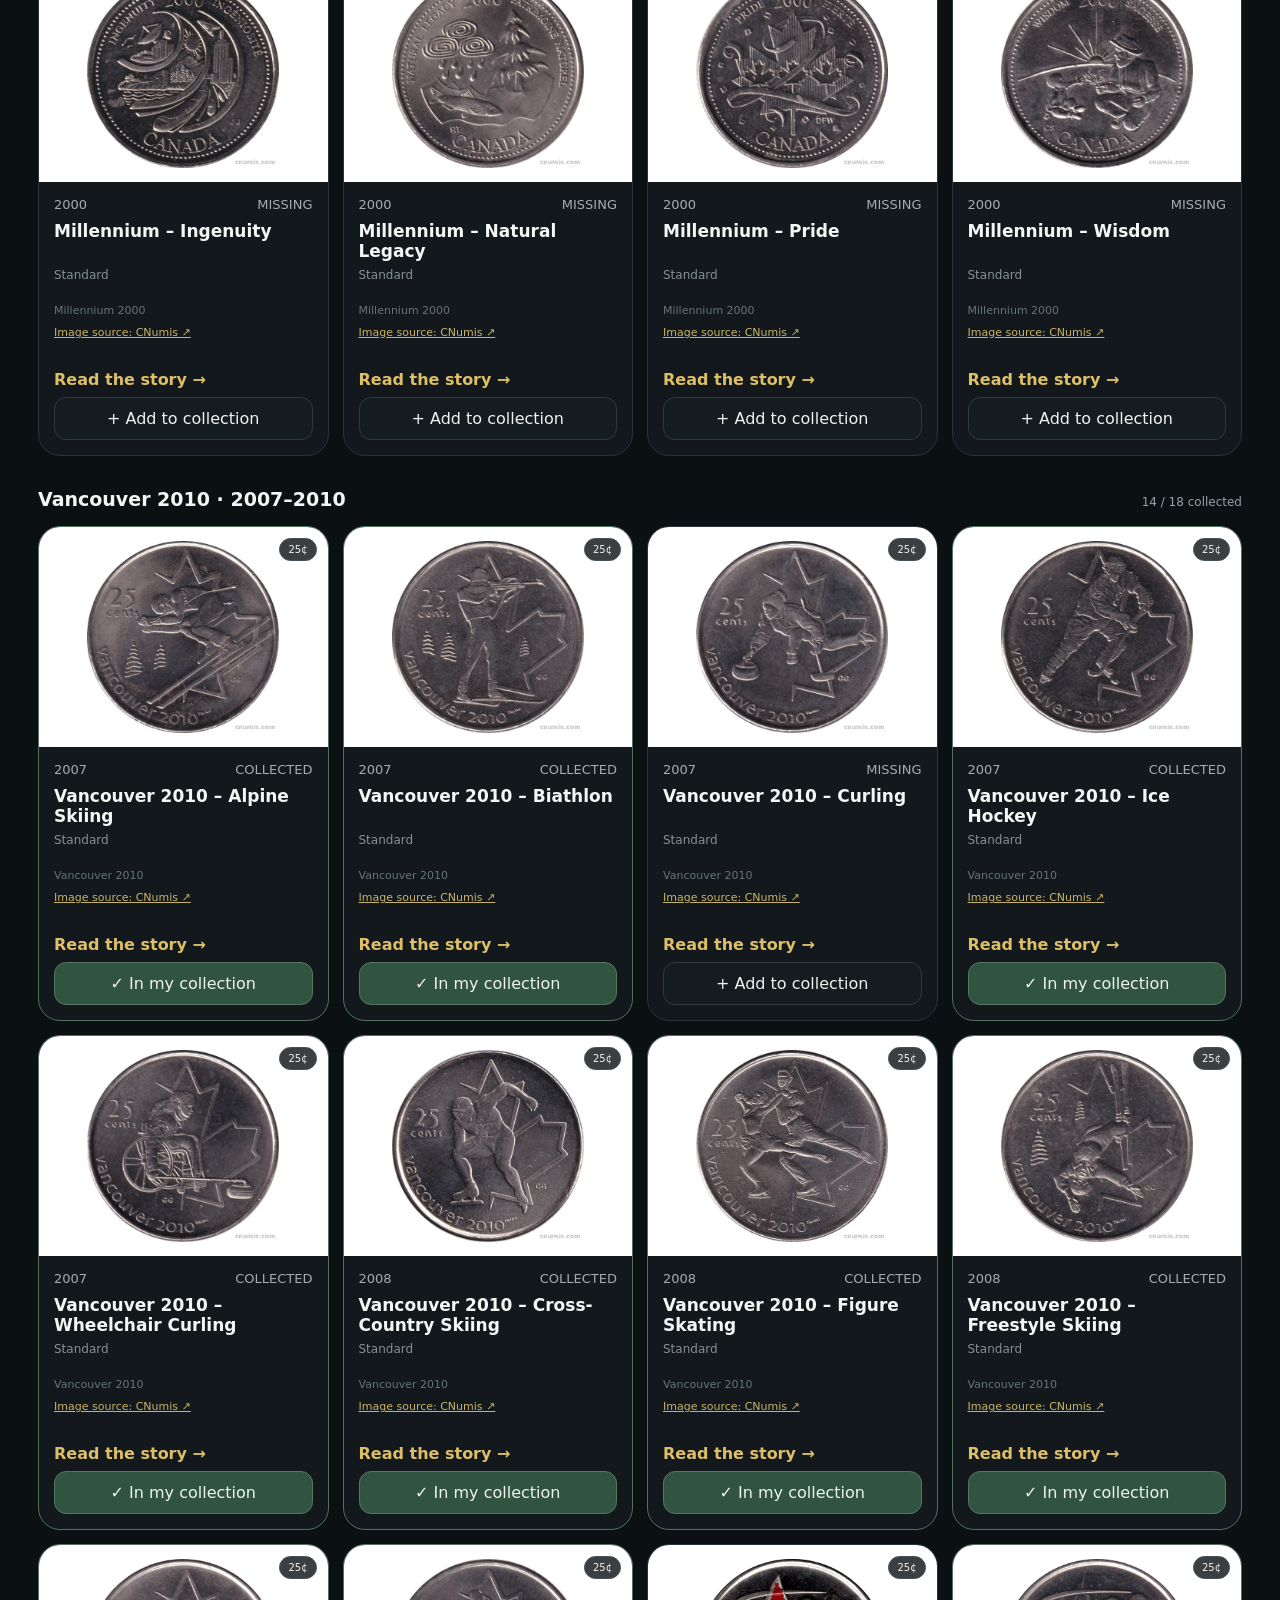
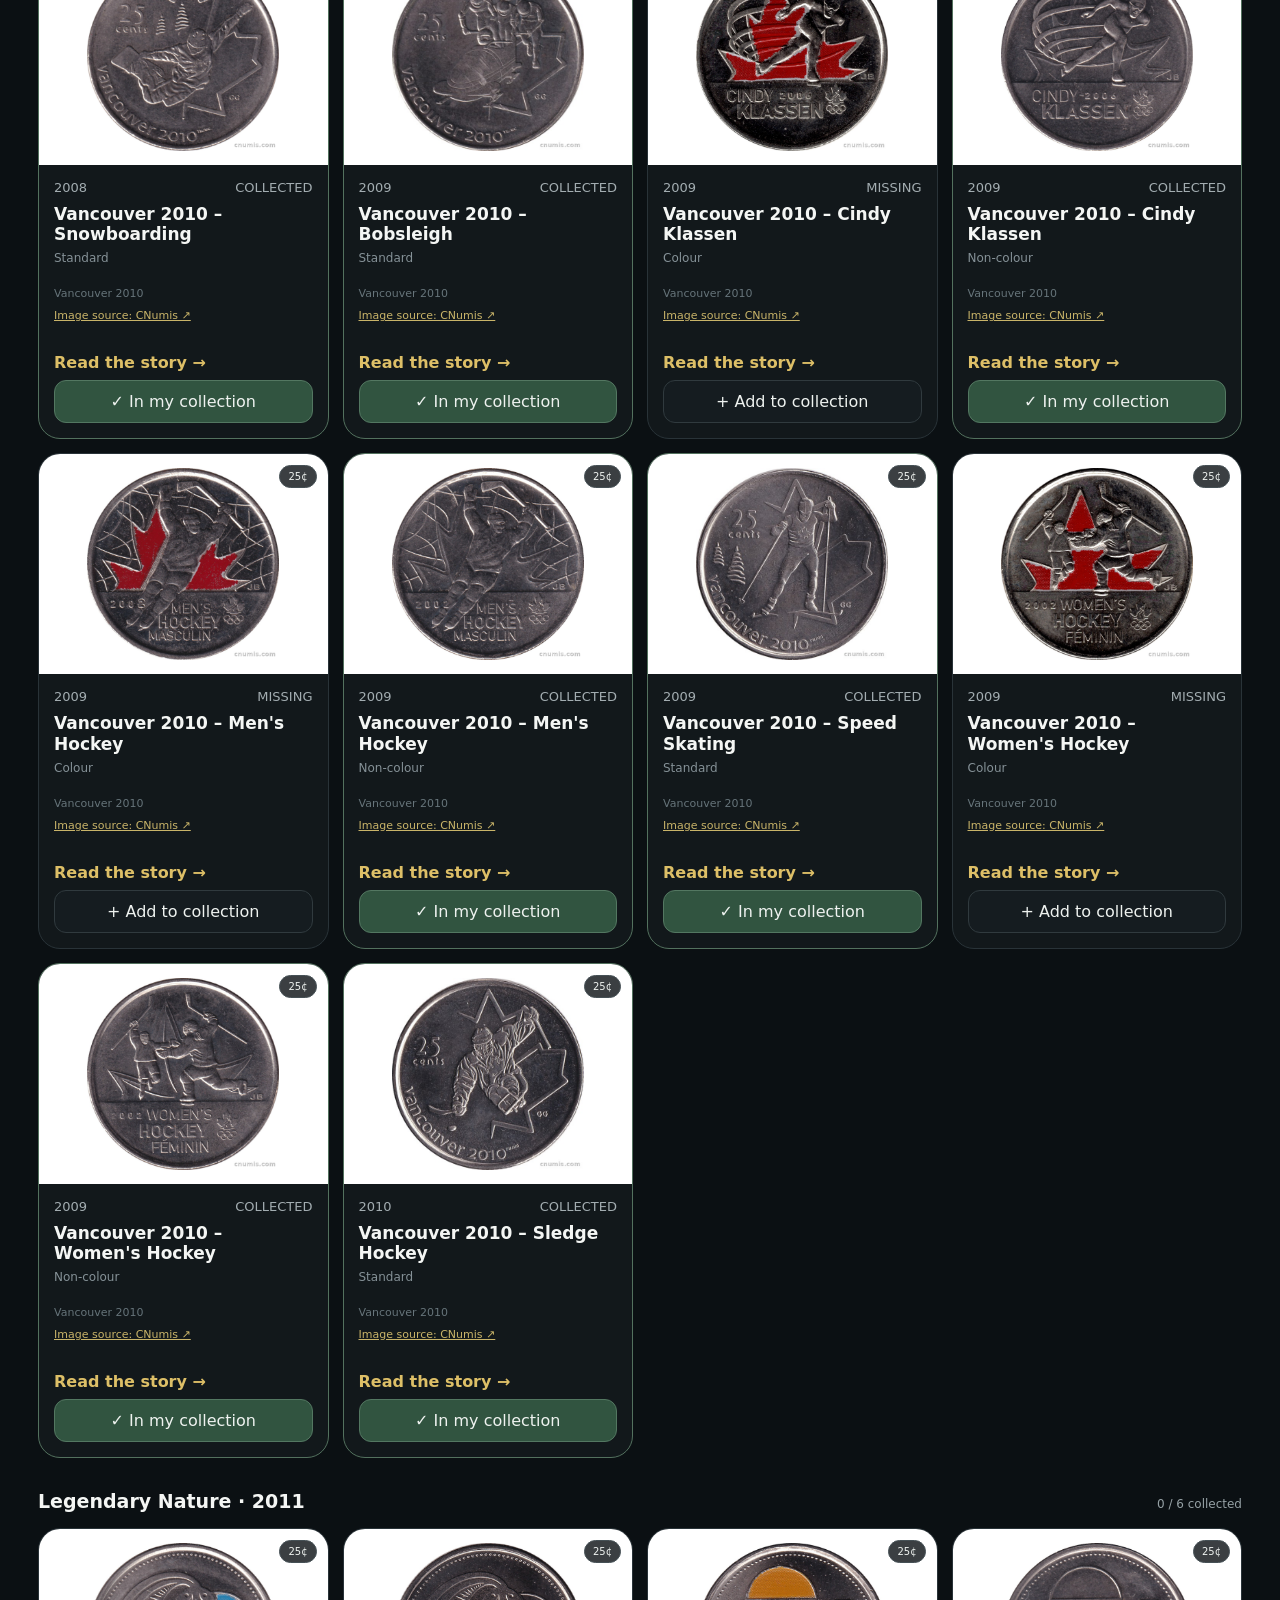
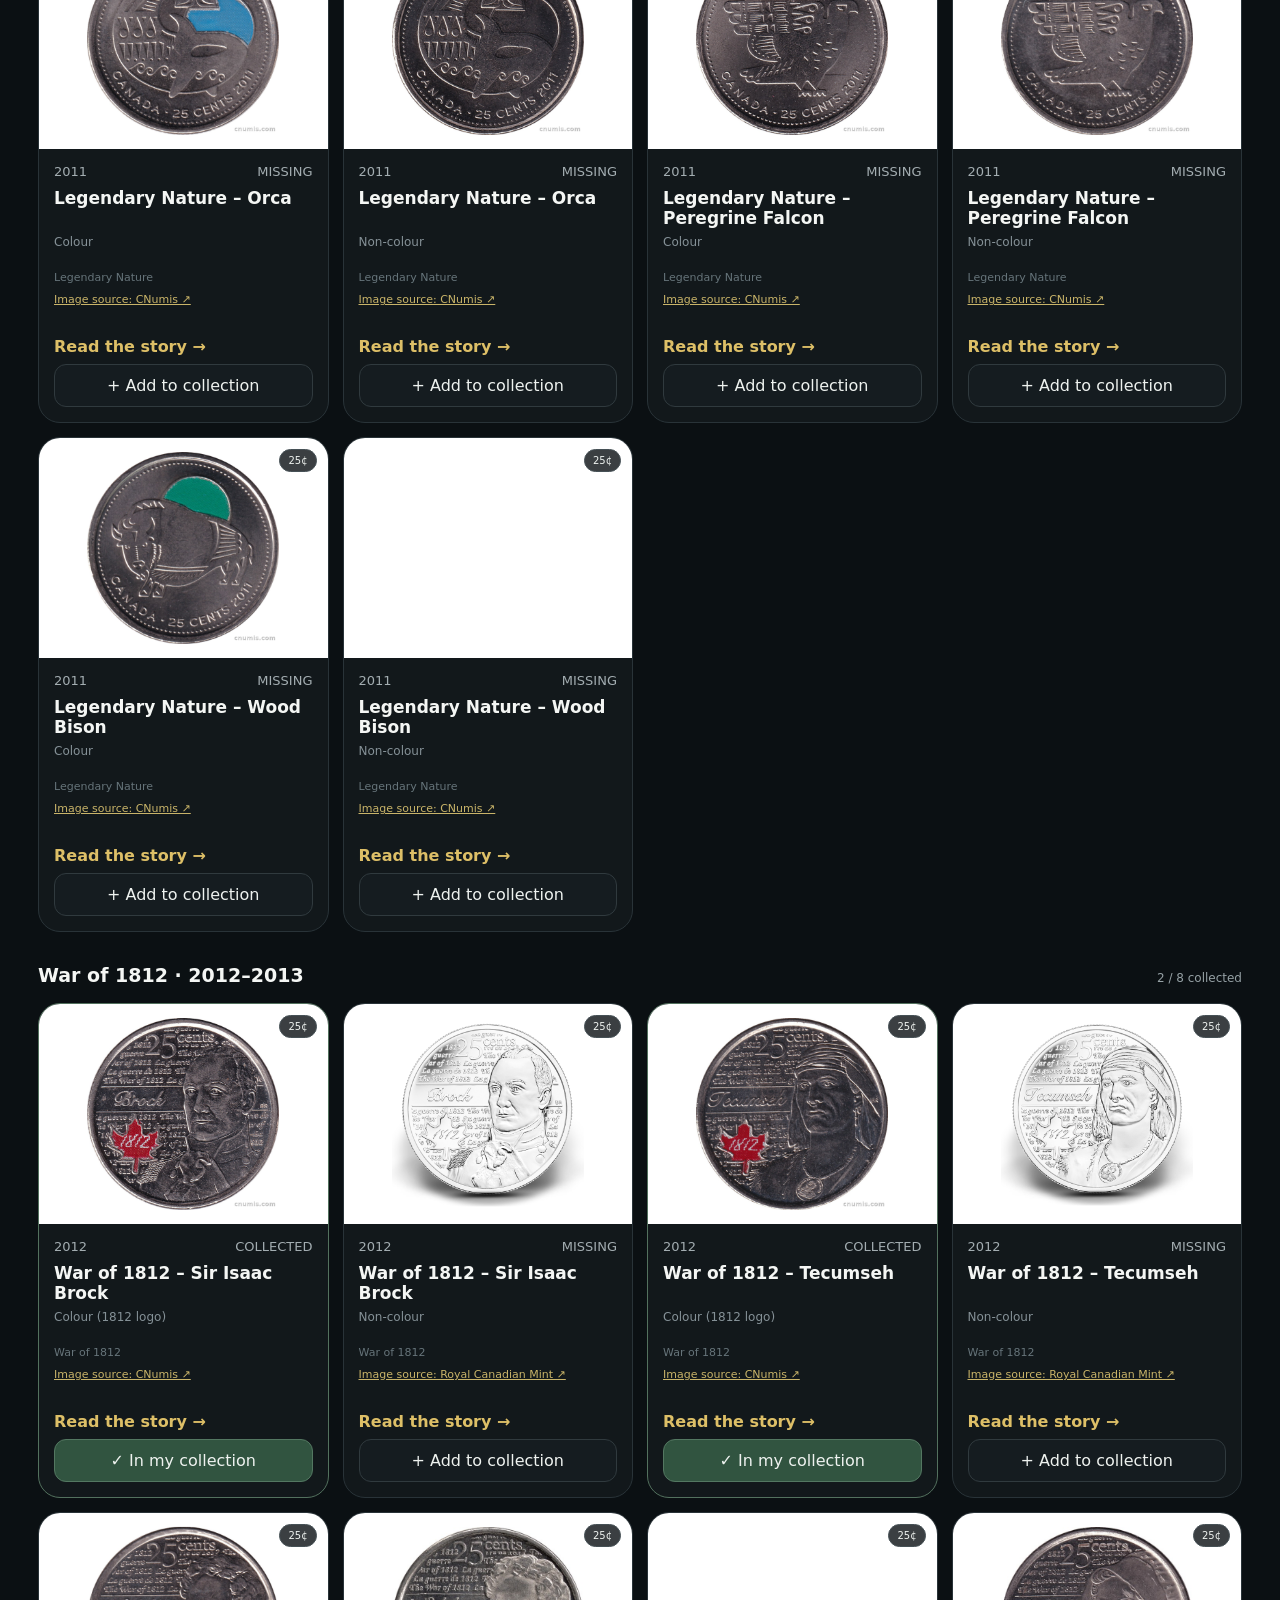
==== commit c335fb10: "Standardize coin photo framing and replace the weakest reverse Use presentation-only bounds for cons" ====
--- a/index.html
+++ b/index.html
@@ -1 +1 @@
-<!doctype html><html lang="en"><head><meta charset="utf-8"><meta name="viewport" content="width=device-width,initial-scale=1"><meta name="theme-color" content="#0b1013"><title>Canadian Coin Collection</title><link rel="stylesheet" href="style.css?v=20261031f"><link rel="apple-touch-icon" sizes="180x180" href="apple-touch-icon.png"><link rel="icon" type="image/png" sizes="192x192" href="icon-192.png"><link rel="manifest" href="manifest.webmanifest"><meta name="apple-mobile-web-app-capable" content="yes"><meta name="apple-mobile-web-app-title" content="My Coins"><meta name="apple-mobile-web-app-status-bar-style" content="black-translucent"></head><body><main><header class="hero"><div><div class="eyebrow">ALEX'S COLLECTION · CANADA 🇨🇦</div><h1>Canadian<br><span>Coin Collection</span></h1><p>Special & commemorative circulation issues</p></div><div class="heroAside"><div class="heroButtons"><button id="openNewCoins" aria-controls="newCoinsPanel" aria-expanded="false">New coins <span id="newCoinCount"></span></button><button class="randomButton" id="randomCoin">Random coin</button></div></div></header><section id="newCoinsPanel" class="newCoinsPanel" aria-labelledby="newCoinsTitle" hidden><div class="reviewHeading"><h2 id="newCoinsTitle">New coins</h2><button id="closeNewCoins">Close</button></div><p>Review new Mint releases and choose what to add to your personal checklist. No account needed. Added coins start as Missing.</p><p class="sourceNote">Decisions save in this browser and in your downloaded backup. Exact photographs and detailed stories may still need verification.</p><p id="newCoinsFeedStatus" role="status">Loading the latest check…</p><div id="newCoinReviews"></div><details><summary>Previous decisions</summary><div id="previousCoinReviews"></div></details></section><section class="toolbar"><input id="search" type="search" placeholder="Search coin, year or series…"><button id="missingBtn">Missing only</button><button id="colouredBtn" aria-pressed="false">Coloured only</button></section><section class="collectionToolbar" aria-label="Collection categories"><label for="categorySelect">Collection</label><select id="categorySelect" aria-label="Collection category"></select></section><section class="stats" id="stats" aria-label="Filter by denomination"></section><div class="resultline"><b id="resultCount"></b><span>Checklist saves automatically on this device</span></div><section id="grid" aria-label="Coins grouped by denomination and release"></section><details class="collectionTools"><summary>Saved collection &amp; backups</summary><p>Your added and removed selections save automatically between visits in this browser. Filters are remembered too. Use a backup to move your collection to another browser, device, or an iPhone Home Screen app.</p><div class="backupActions"><button id="exportCollection">Download backup</button><label class="backupImport" for="importCollection">Restore backup<input id="importCollection" type="file" accept=".json,application/json"></label></div><p>On iPhone: open in Safari, choose Share → Add to Home Screen. Your browser and Home Screen app may use separate storage; restore a backup if needed.</p></details><footer>Personal collecting checklist · Photos: CNumis, Wikimedia Commons & Royal Canadian Mint &amp; Imaginaire · <a href="https://cnumis.com/en/catalog/global-images/canada-16" target="_blank" rel="noopener noreferrer">Image use &amp; sources</a> · <span id="catalogueTotal">173</span> checklist entries · 5 standard design references · exact variant photos where available.</footer></main><dialog id="photoDialog" aria-labelledby="photoTitle"><button id="closePhoto" aria-label="Close enlarged image">Close ×</button><h2 id="photoTitle"></h2><p id="photoVariant"></p><div id="photoFrame"><img id="largePhoto" alt=""></div><p><a class="storyLink" id="photoStory">Read the story →</a></p><p><a id="photoSource" target="_blank" rel="noopener noreferrer"></a></p></dialog><div id="saveStatus" role="status" aria-live="polite"></div><script src="data.js?v=20261031f"></script><script src="images.js?v=20261031f"></script><script src="collection.js?v=20261031f"></script><script src="new-coins.js?v=20261031f"></script><script src="categories.js?v=20261031f"></script><script src="app.js?v=20261031f"></script><script src="new-coins-ui.js?v=20261031f"></script><script src="install.js?v=20261031f"></script></body></html>+<!doctype html><html lang="en"><head><meta charset="utf-8"><meta name="viewport" content="width=device-width,initial-scale=1"><meta name="theme-color" content="#0b1013"><title>Canadian Coin Collection</title><link rel="stylesheet" href="style.css?v=20261031g"><link rel="apple-touch-icon" sizes="180x180" href="apple-touch-icon.png"><link rel="icon" type="image/png" sizes="192x192" href="icon-192.png"><link rel="manifest" href="manifest.webmanifest"><meta name="apple-mobile-web-app-capable" content="yes"><meta name="apple-mobile-web-app-title" content="My Coins"><meta name="apple-mobile-web-app-status-bar-style" content="black-translucent"></head><body><main><header class="hero"><div><div class="eyebrow">ALEX'S COLLECTION · CANADA 🇨🇦</div><h1>Canadian<br><span>Coin Collection</span></h1><p>Special & commemorative circulation issues</p></div><div class="heroAside"><div class="heroButtons"><button id="openNewCoins" aria-controls="newCoinsPanel" aria-expanded="false">New coins <span id="newCoinCount"></span></button><button class="randomButton" id="randomCoin">Random coin</button></div></div></header><section id="newCoinsPanel" class="newCoinsPanel" aria-labelledby="newCoinsTitle" hidden><div class="reviewHeading"><h2 id="newCoinsTitle">New coins</h2><button id="closeNewCoins">Close</button></div><p>Review new Mint releases and choose what to add to your personal checklist. No account needed. Added coins start as Missing.</p><p class="sourceNote">Decisions save in this browser and in your downloaded backup. Exact photographs and detailed stories may still need verification.</p><p id="newCoinsFeedStatus" role="status">Loading the latest check…</p><div id="newCoinReviews"></div><details><summary>Previous decisions</summary><div id="previousCoinReviews"></div></details></section><section class="toolbar"><input id="search" type="search" placeholder="Search coin, year or series…"><button id="missingBtn">Missing only</button><button id="colouredBtn" aria-pressed="false">Coloured only</button></section><section class="collectionToolbar" aria-label="Collection categories"><label for="categorySelect">Collection</label><select id="categorySelect" aria-label="Collection category"></select></section><section class="stats" id="stats" aria-label="Filter by denomination"></section><div class="resultline"><b id="resultCount"></b><span>Checklist saves automatically on this device</span></div><section id="grid" aria-label="Coins grouped by denomination and release"></section><details class="collectionTools"><summary>Saved collection &amp; backups</summary><p>Your added and removed selections save automatically between visits in this browser. Filters are remembered too. Use a backup to move your collection to another browser, device, or an iPhone Home Screen app.</p><div class="backupActions"><button id="exportCollection">Download backup</button><label class="backupImport" for="importCollection">Restore backup<input id="importCollection" type="file" accept=".json,application/json"></label></div><p>On iPhone: open in Safari, choose Share → Add to Home Screen. Your browser and Home Screen app may use separate storage; restore a backup if needed.</p></details><footer>Personal collecting checklist · Photos: CNumis, Wikimedia Commons & Royal Canadian Mint &amp; Imaginaire · <a href="https://cnumis.com/en/catalog/global-images/canada-16" target="_blank" rel="noopener noreferrer">Image use &amp; sources</a> · <span id="catalogueTotal">173</span> checklist entries · 5 standard design references · exact variant photos where available.</footer></main><dialog id="photoDialog" aria-labelledby="photoTitle"><button id="closePhoto" aria-label="Close enlarged image">Close ×</button><h2 id="photoTitle"></h2><p id="photoVariant"></p><div id="photoFrame"><img id="largePhoto" alt=""></div><p><a class="storyLink" id="photoStory">Read the story →</a></p><p><a id="photoSource" target="_blank" rel="noopener noreferrer"></a></p></dialog><div id="saveStatus" role="status" aria-live="polite"></div><script src="data.js?v=20261031g"></script><script src="images.js?v=20261031g"></script><script src="collection.js?v=20261031g"></script><script src="new-coins.js?v=20261031g"></script><script src="categories.js?v=20261031g"></script><script src="app.js?v=20261031g"></script><script src="new-coins-ui.js?v=20261031g"></script><script src="install.js?v=20261031g"></script></body></html>
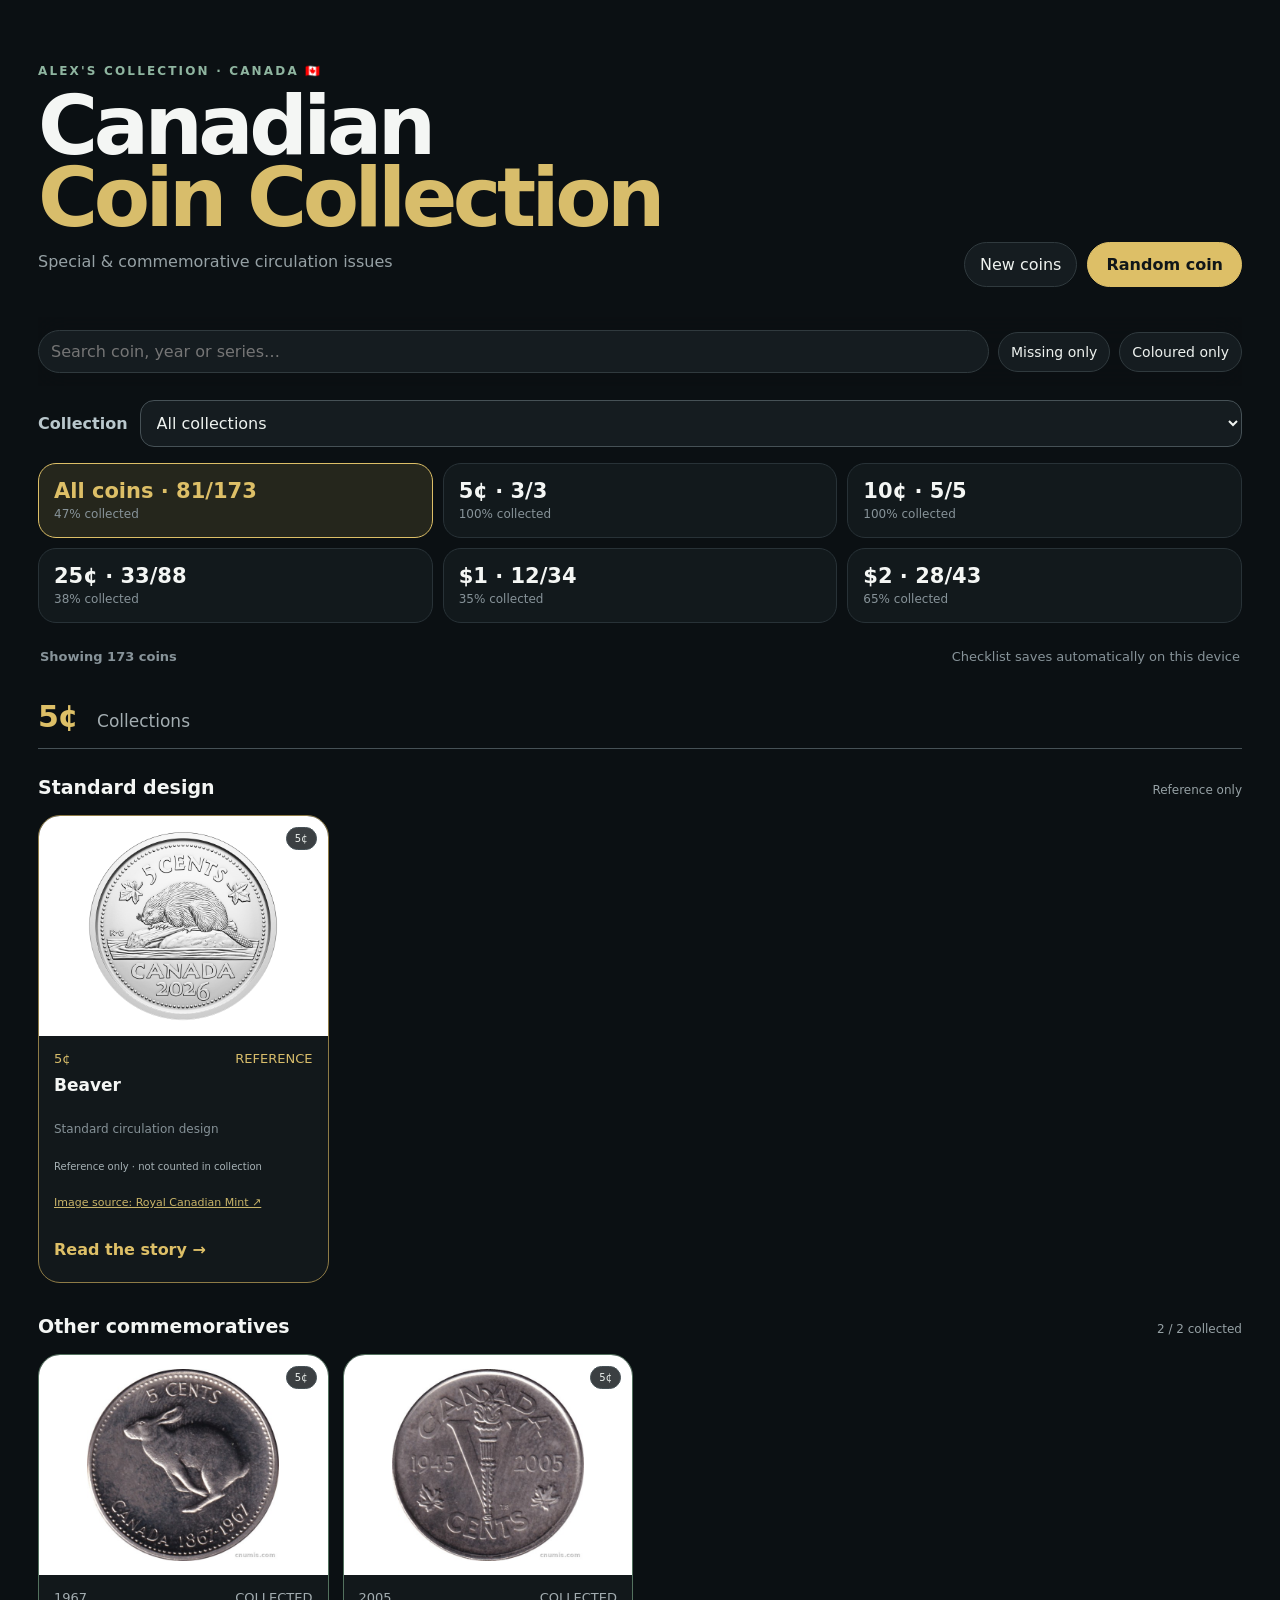
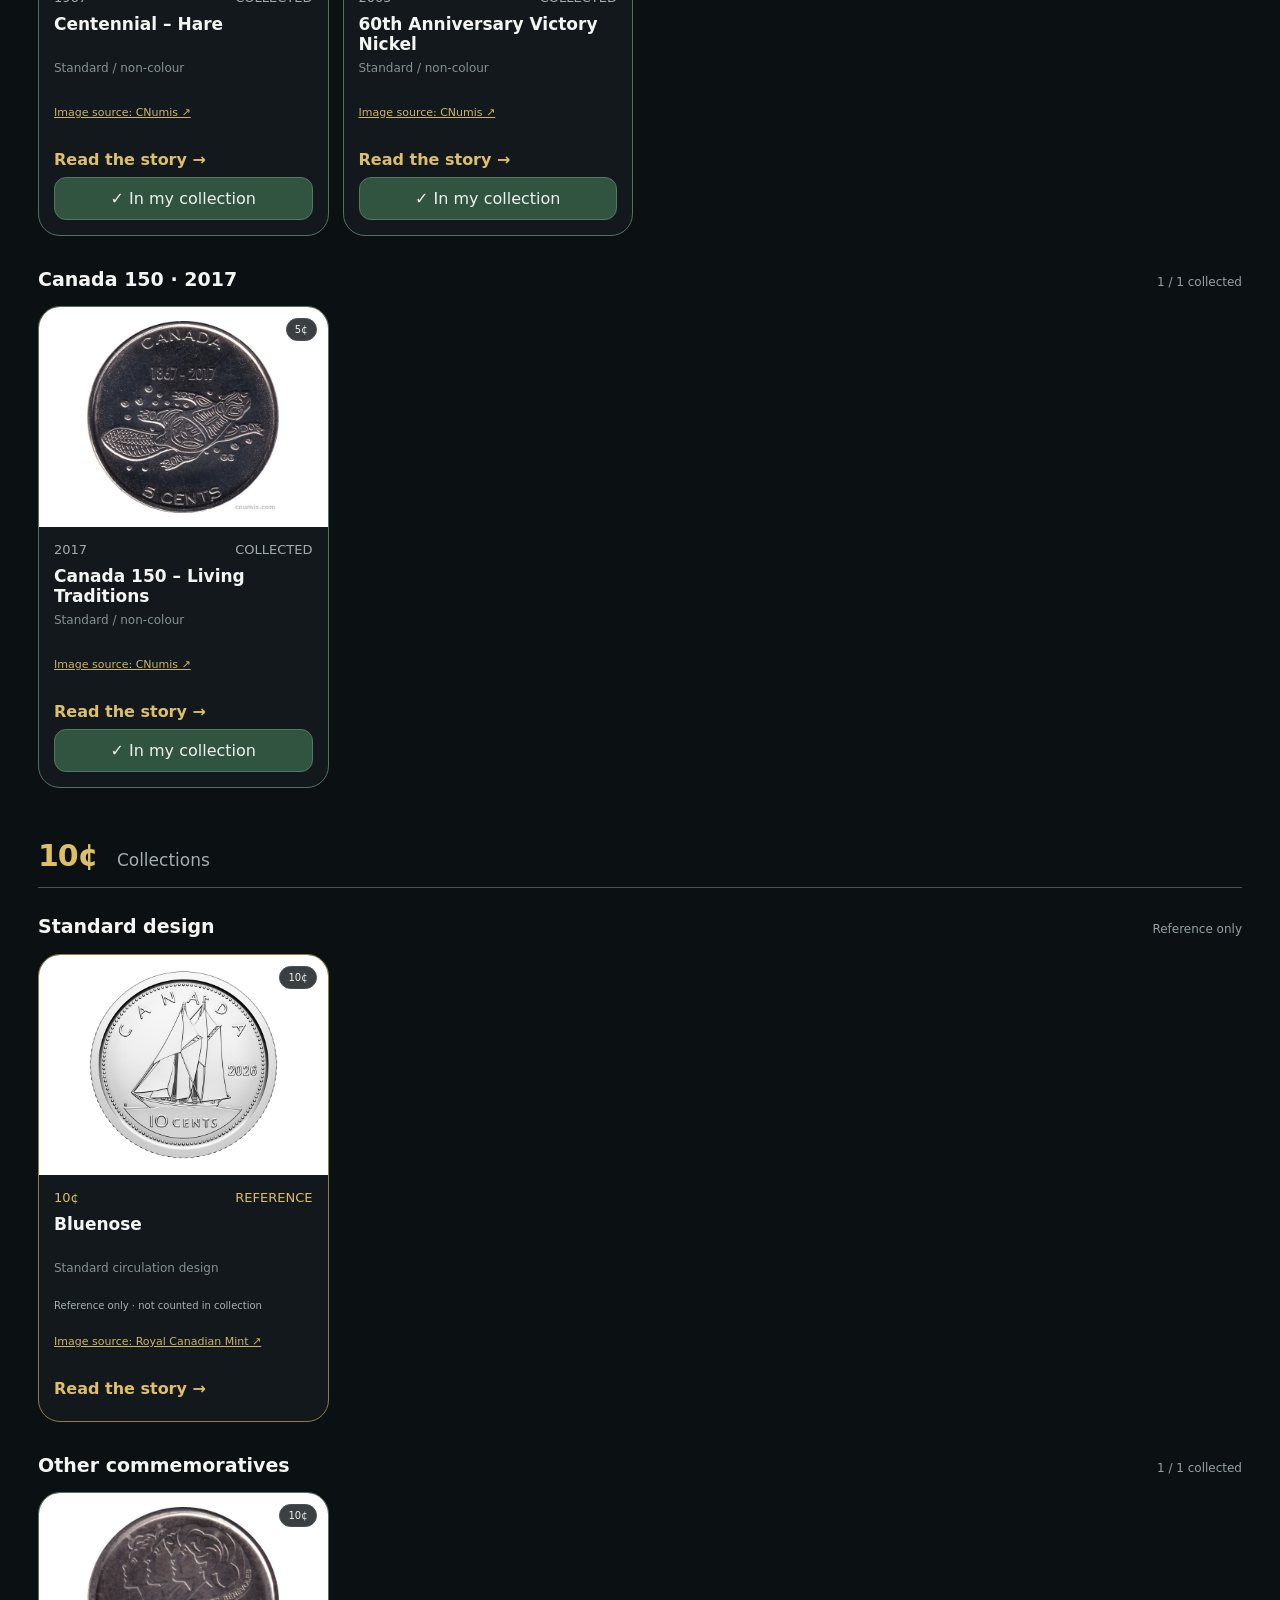
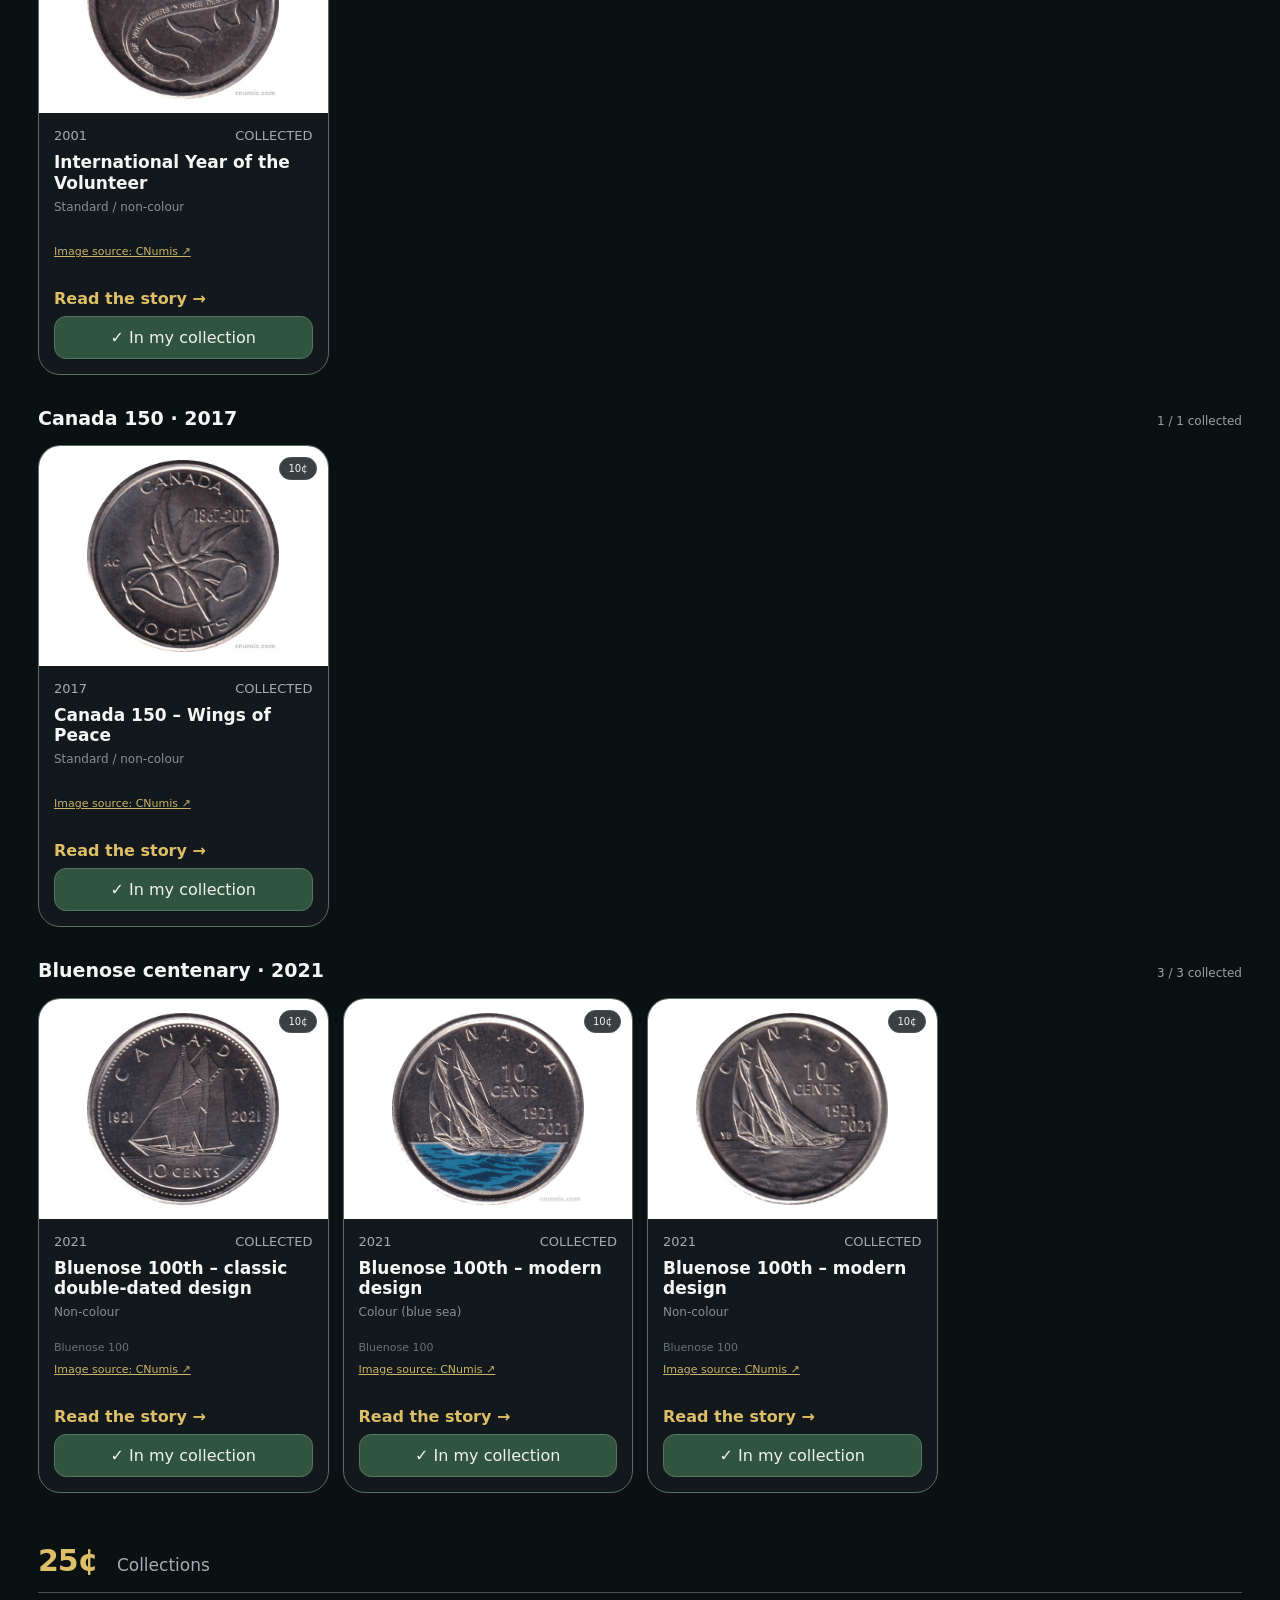
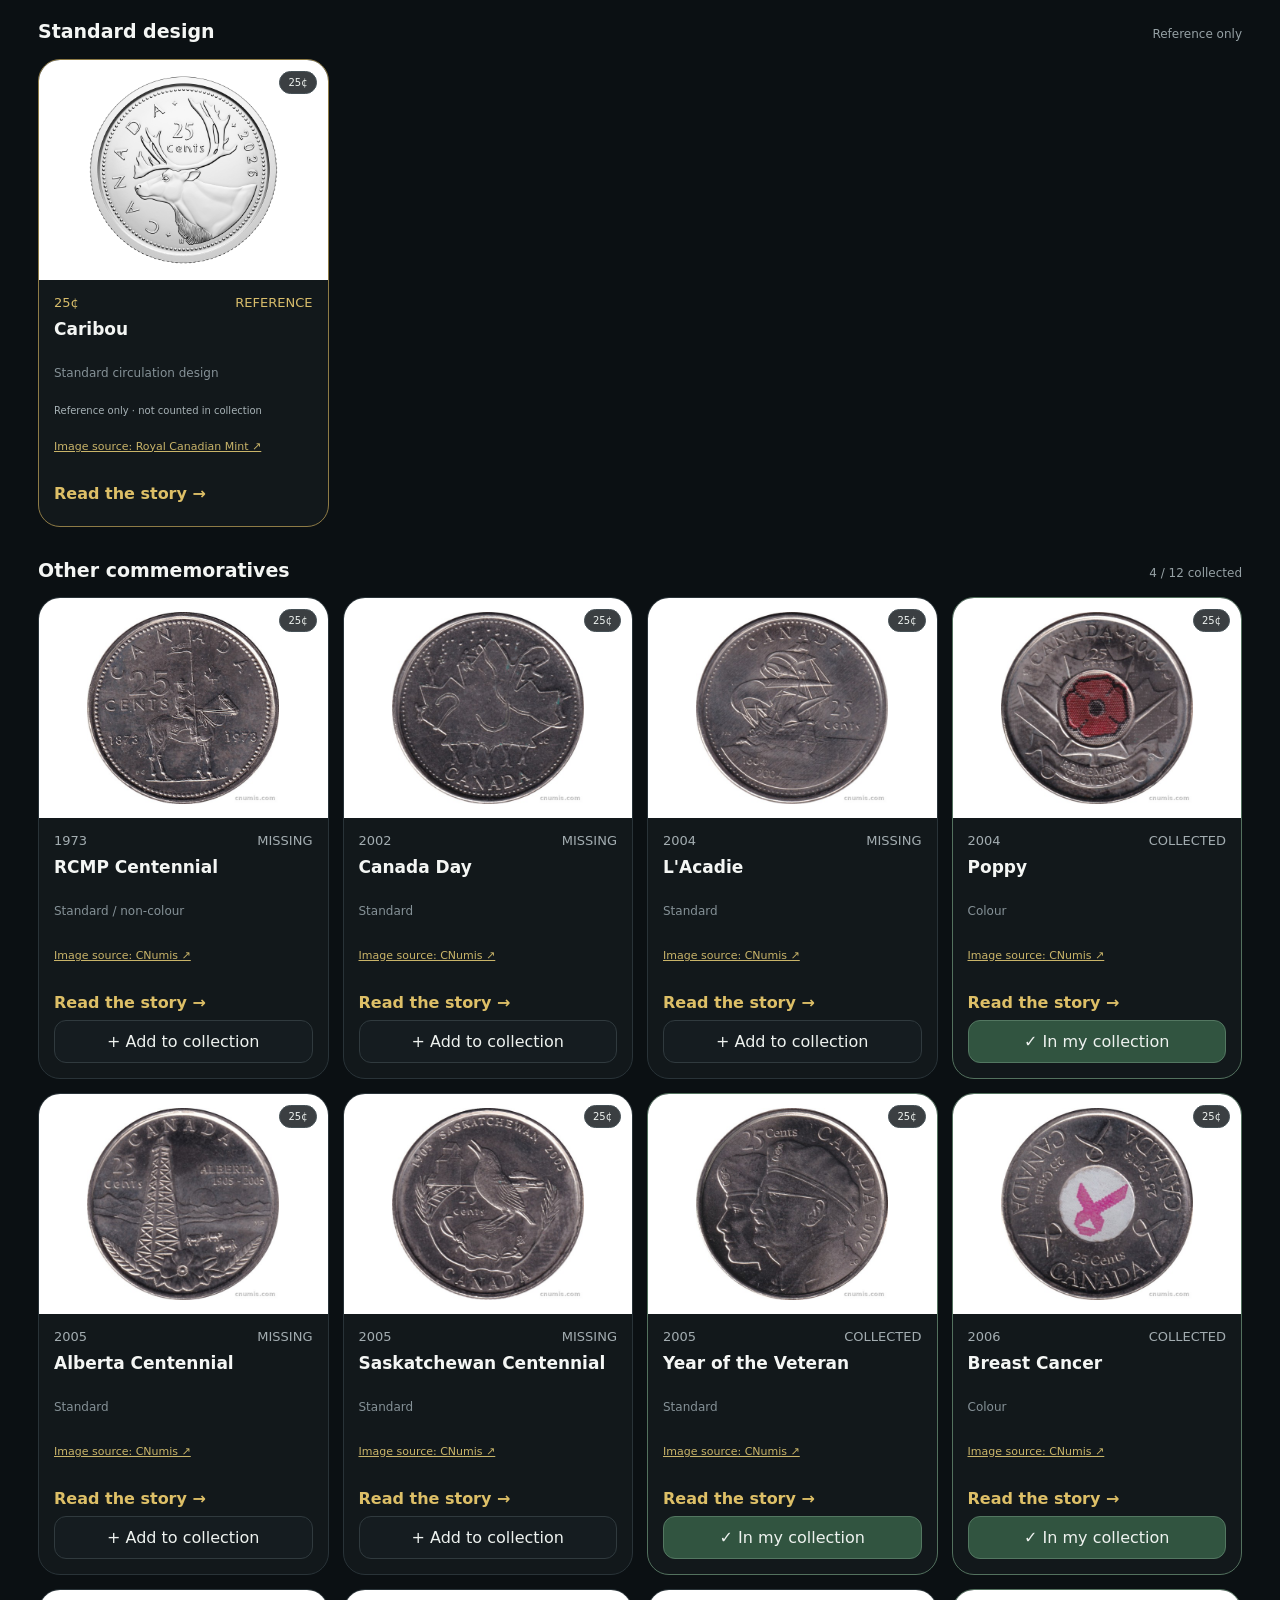
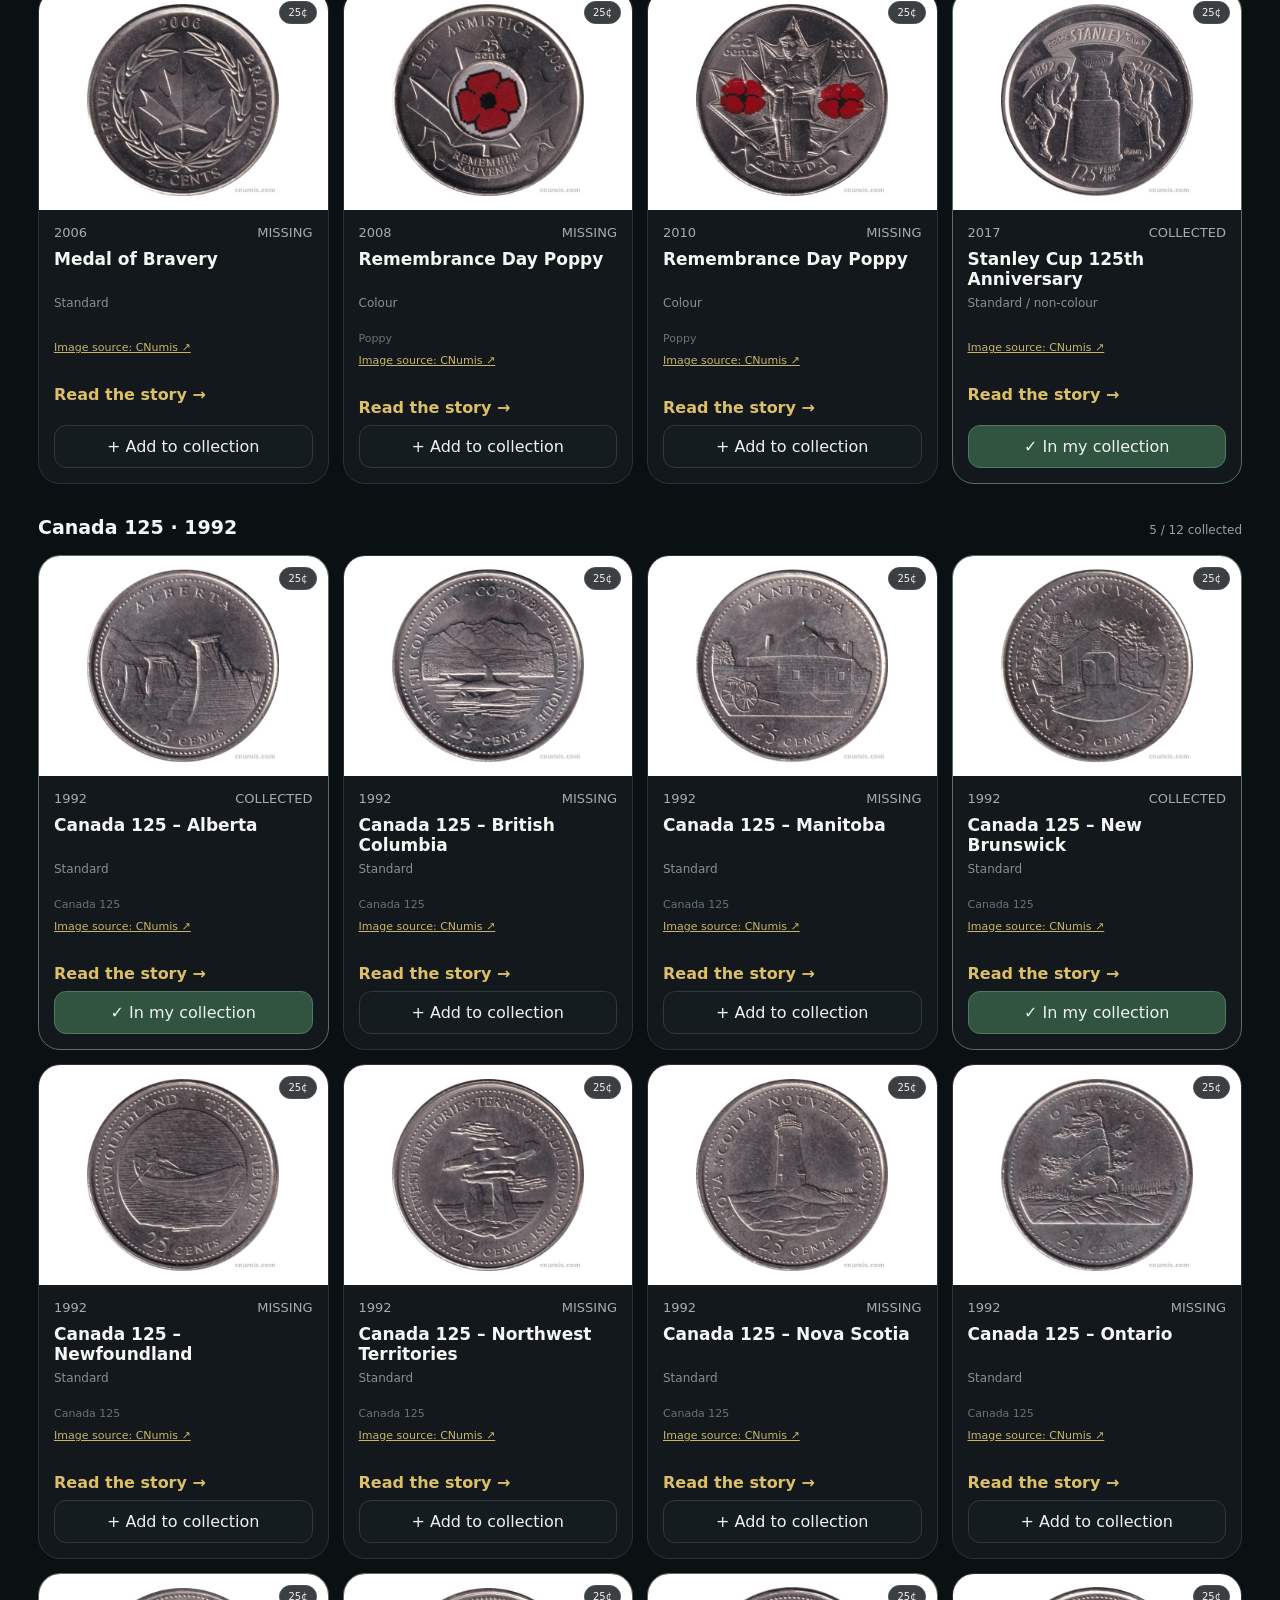
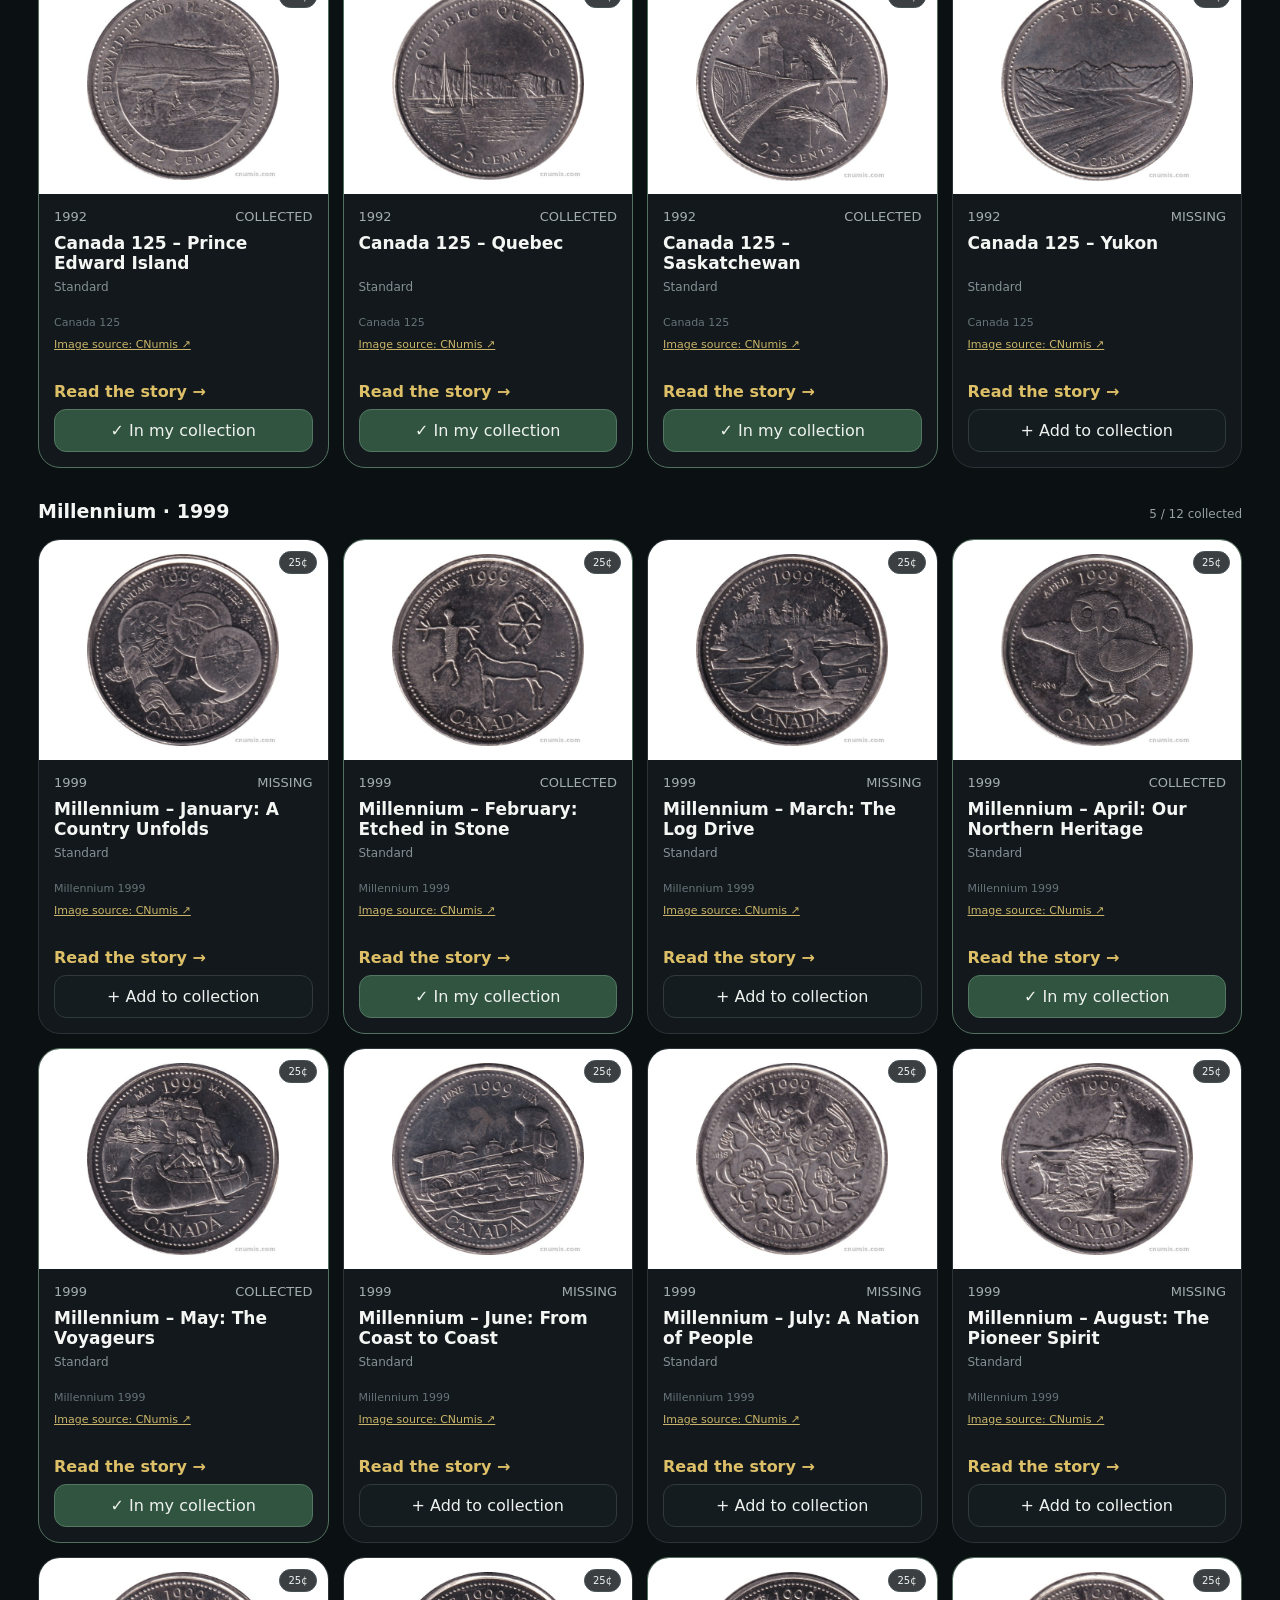
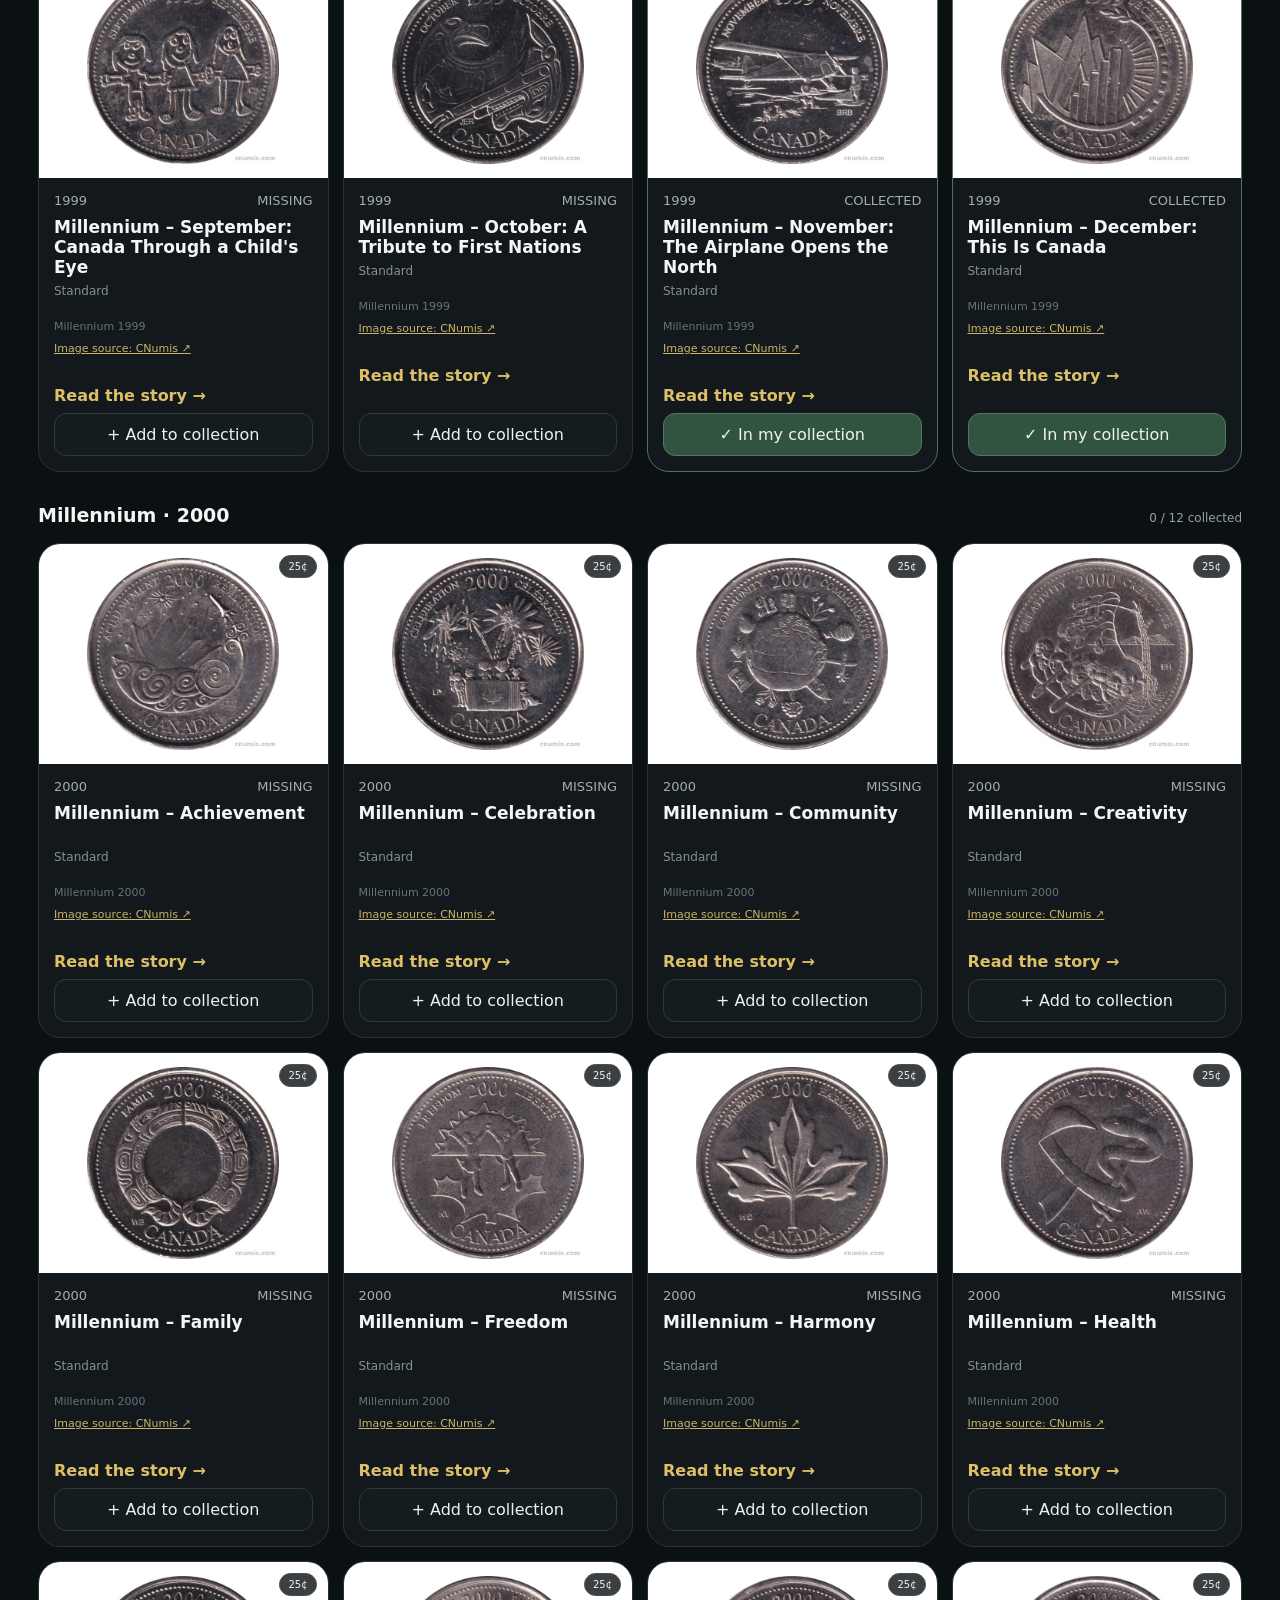
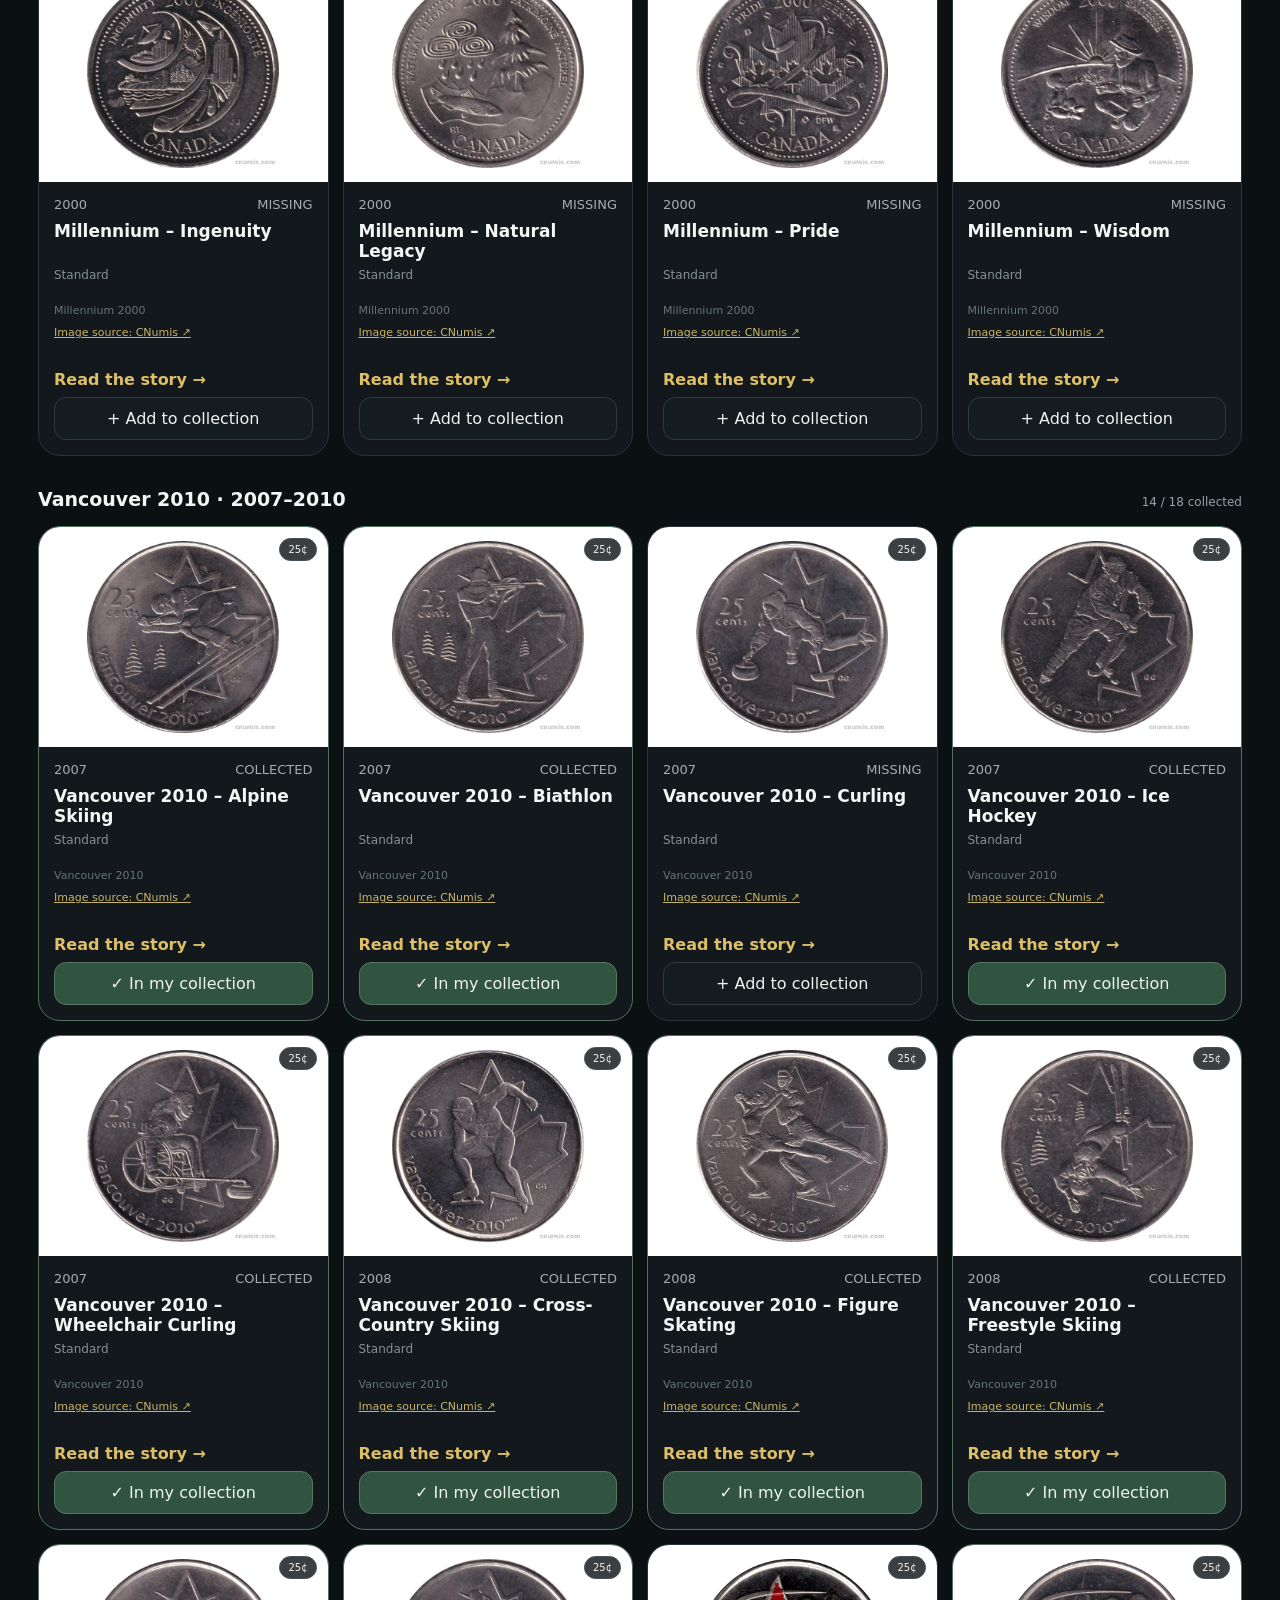
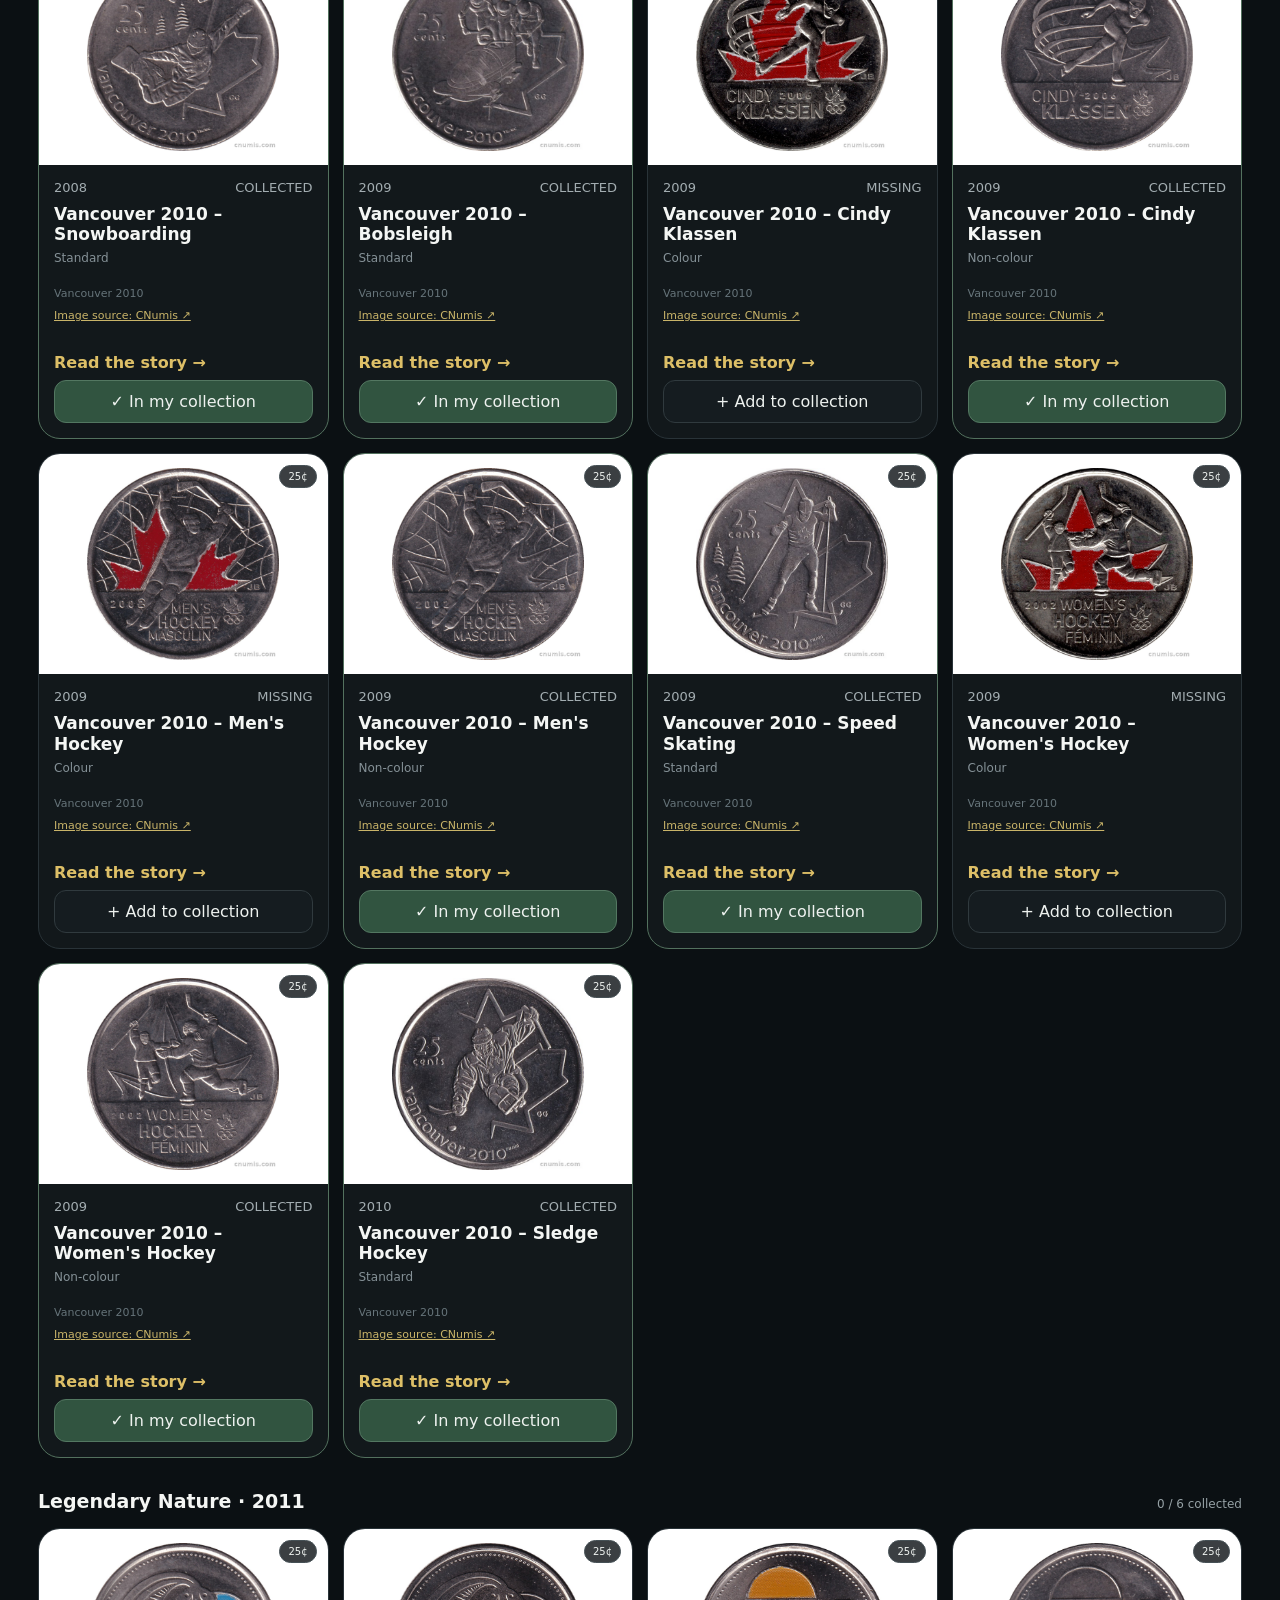
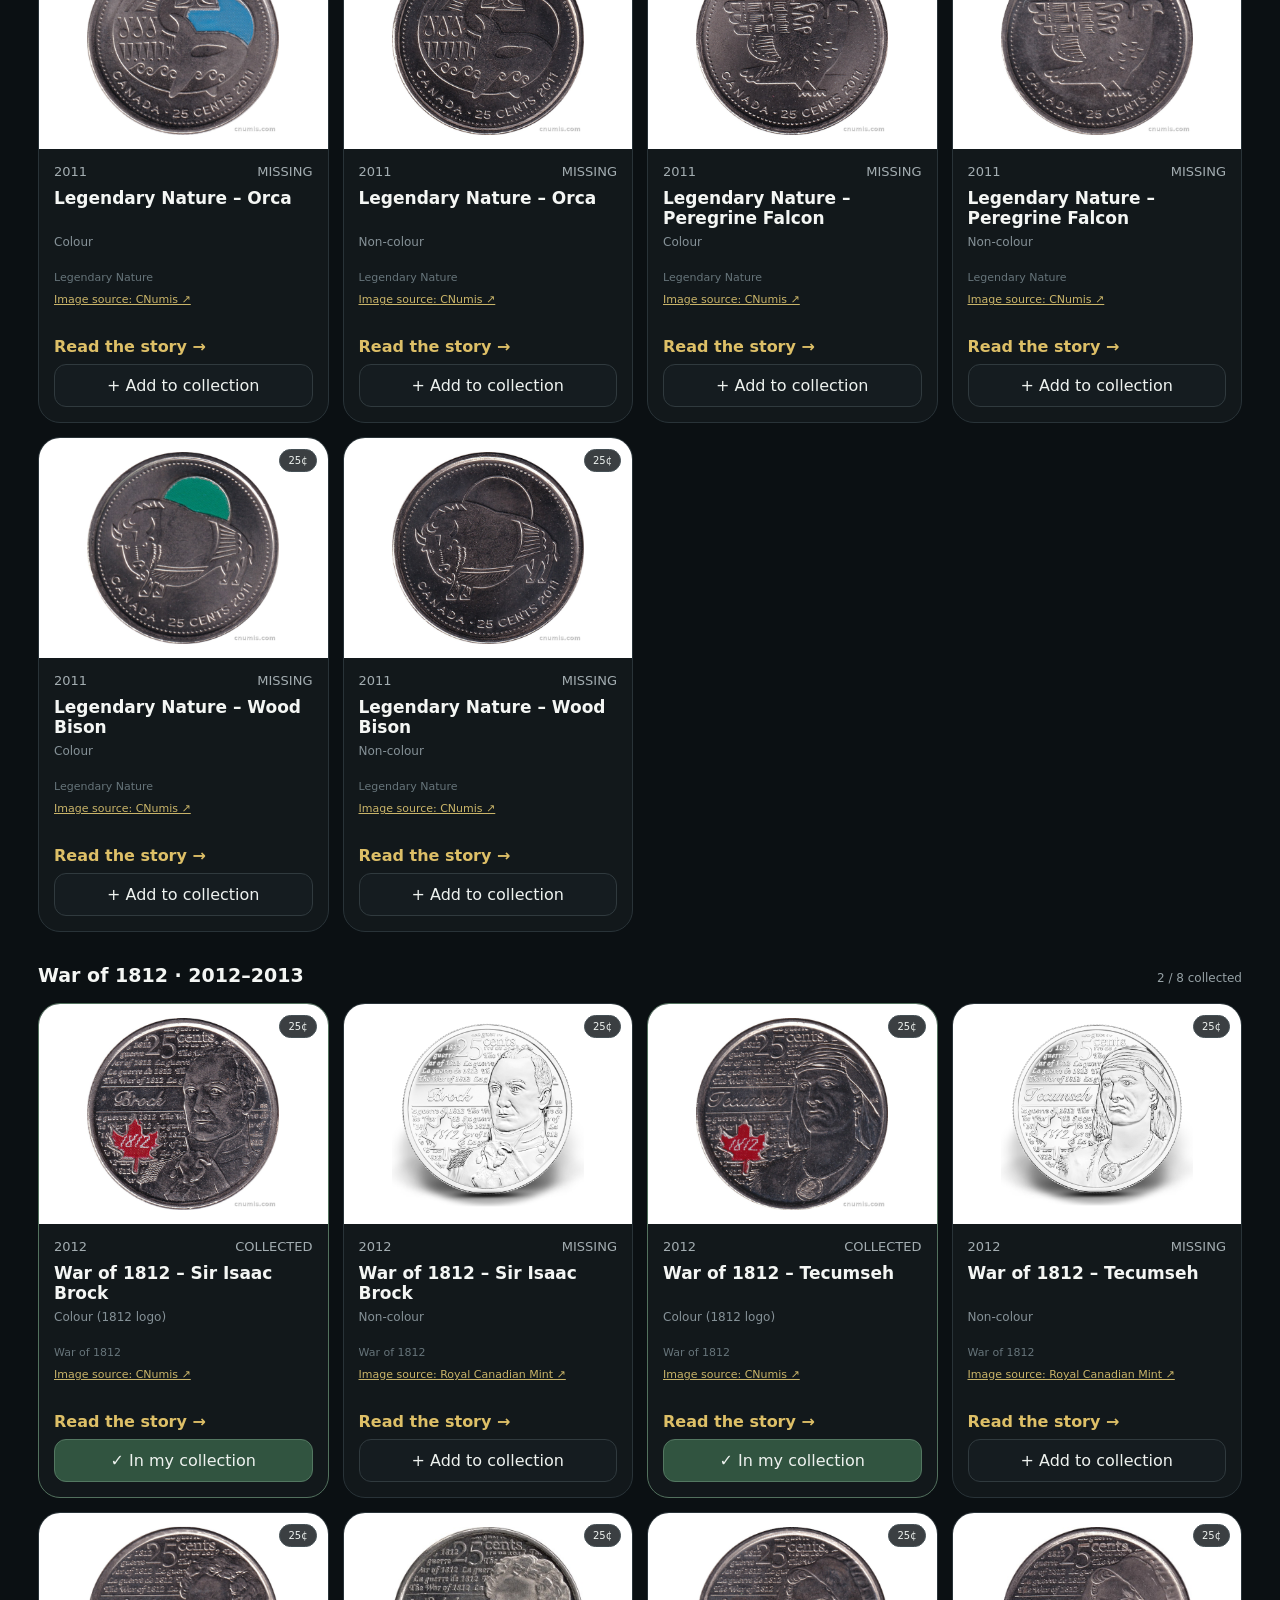
==== commit 7b2d35ff: "Dismiss successful save messages after three seconds Share notification timing across collection, ba" ====
--- a/index.html
+++ b/index.html
@@ -1 +1 @@
-<!doctype html><html lang="en"><head><meta charset="utf-8"><meta name="viewport" content="width=device-width,initial-scale=1"><meta name="theme-color" content="#0b1013"><title>Canadian Coin Collection</title><link rel="stylesheet" href="style.css?v=20261031g"><link rel="apple-touch-icon" sizes="180x180" href="apple-touch-icon.png"><link rel="icon" type="image/png" sizes="192x192" href="icon-192.png"><link rel="manifest" href="manifest.webmanifest"><meta name="apple-mobile-web-app-capable" content="yes"><meta name="apple-mobile-web-app-title" content="My Coins"><meta name="apple-mobile-web-app-status-bar-style" content="black-translucent"></head><body><main><header class="hero"><div><div class="eyebrow">ALEX'S COLLECTION · CANADA 🇨🇦</div><h1>Canadian<br><span>Coin Collection</span></h1><p>Special & commemorative circulation issues</p></div><div class="heroAside"><div class="heroButtons"><button id="openNewCoins" aria-controls="newCoinsPanel" aria-expanded="false">New coins <span id="newCoinCount"></span></button><button class="randomButton" id="randomCoin">Random coin</button></div></div></header><section id="newCoinsPanel" class="newCoinsPanel" aria-labelledby="newCoinsTitle" hidden><div class="reviewHeading"><h2 id="newCoinsTitle">New coins</h2><button id="closeNewCoins">Close</button></div><p>Review new Mint releases and choose what to add to your personal checklist. No account needed. Added coins start as Missing.</p><p class="sourceNote">Decisions save in this browser and in your downloaded backup. Exact photographs and detailed stories may still need verification.</p><p id="newCoinsFeedStatus" role="status">Loading the latest check…</p><div id="newCoinReviews"></div><details><summary>Previous decisions</summary><div id="previousCoinReviews"></div></details></section><section class="toolbar"><input id="search" type="search" placeholder="Search coin, year or series…"><button id="missingBtn">Missing only</button><button id="colouredBtn" aria-pressed="false">Coloured only</button></section><section class="collectionToolbar" aria-label="Collection categories"><label for="categorySelect">Collection</label><select id="categorySelect" aria-label="Collection category"></select></section><section class="stats" id="stats" aria-label="Filter by denomination"></section><div class="resultline"><b id="resultCount"></b><span>Checklist saves automatically on this device</span></div><section id="grid" aria-label="Coins grouped by denomination and release"></section><details class="collectionTools"><summary>Saved collection &amp; backups</summary><p>Your added and removed selections save automatically between visits in this browser. Filters are remembered too. Use a backup to move your collection to another browser, device, or an iPhone Home Screen app.</p><div class="backupActions"><button id="exportCollection">Download backup</button><label class="backupImport" for="importCollection">Restore backup<input id="importCollection" type="file" accept=".json,application/json"></label></div><p>On iPhone: open in Safari, choose Share → Add to Home Screen. Your browser and Home Screen app may use separate storage; restore a backup if needed.</p></details><footer>Personal collecting checklist · Photos: CNumis, Wikimedia Commons & Royal Canadian Mint &amp; Imaginaire · <a href="https://cnumis.com/en/catalog/global-images/canada-16" target="_blank" rel="noopener noreferrer">Image use &amp; sources</a> · <span id="catalogueTotal">173</span> checklist entries · 5 standard design references · exact variant photos where available.</footer></main><dialog id="photoDialog" aria-labelledby="photoTitle"><button id="closePhoto" aria-label="Close enlarged image">Close ×</button><h2 id="photoTitle"></h2><p id="photoVariant"></p><div id="photoFrame"><img id="largePhoto" alt=""></div><p><a class="storyLink" id="photoStory">Read the story →</a></p><p><a id="photoSource" target="_blank" rel="noopener noreferrer"></a></p></dialog><div id="saveStatus" role="status" aria-live="polite"></div><script src="data.js?v=20261031g"></script><script src="images.js?v=20261031g"></script><script src="collection.js?v=20261031g"></script><script src="new-coins.js?v=20261031g"></script><script src="categories.js?v=20261031g"></script><script src="app.js?v=20261031g"></script><script src="new-coins-ui.js?v=20261031g"></script><script src="install.js?v=20261031g"></script></body></html>+<!doctype html><html lang="en"><head><meta charset="utf-8"><meta name="viewport" content="width=device-width,initial-scale=1"><meta name="theme-color" content="#0b1013"><title>Canadian Coin Collection</title><link rel="stylesheet" href="style.css?v=20261031h"><link rel="apple-touch-icon" sizes="180x180" href="apple-touch-icon.png"><link rel="icon" type="image/png" sizes="192x192" href="icon-192.png"><link rel="manifest" href="manifest.webmanifest"><meta name="apple-mobile-web-app-capable" content="yes"><meta name="apple-mobile-web-app-title" content="My Coins"><meta name="apple-mobile-web-app-status-bar-style" content="black-translucent"></head><body><main><header class="hero"><div><div class="eyebrow">ALEX'S COLLECTION · CANADA 🇨🇦</div><h1>Canadian<br><span>Coin Collection</span></h1><p>Special & commemorative circulation issues</p></div><div class="heroAside"><div class="heroButtons"><button id="openNewCoins" aria-controls="newCoinsPanel" aria-expanded="false">New coins <span id="newCoinCount"></span></button><button class="randomButton" id="randomCoin">Random coin</button></div></div></header><section id="newCoinsPanel" class="newCoinsPanel" aria-labelledby="newCoinsTitle" hidden><div class="reviewHeading"><h2 id="newCoinsTitle">New coins</h2><button id="closeNewCoins">Close</button></div><p>Review new Mint releases and choose what to add to your personal checklist. No account needed. Added coins start as Missing.</p><p class="sourceNote">Decisions save in this browser and in your downloaded backup. Exact photographs and detailed stories may still need verification.</p><p id="newCoinsFeedStatus" role="status">Loading the latest check…</p><div id="newCoinReviews"></div><details><summary>Previous decisions</summary><div id="previousCoinReviews"></div></details></section><section class="toolbar"><input id="search" type="search" placeholder="Search coin, year or series…"><button id="missingBtn">Missing only</button><button id="colouredBtn" aria-pressed="false">Coloured only</button></section><section class="collectionToolbar" aria-label="Collection categories"><label for="categorySelect">Collection</label><select id="categorySelect" aria-label="Collection category"></select></section><section class="stats" id="stats" aria-label="Filter by denomination"></section><div class="resultline"><b id="resultCount"></b><span>Checklist saves automatically on this device</span></div><section id="grid" aria-label="Coins grouped by denomination and release"></section><details class="collectionTools"><summary>Saved collection &amp; backups</summary><p>Your added and removed selections save automatically between visits in this browser. Filters are remembered too. Use a backup to move your collection to another browser, device, or an iPhone Home Screen app.</p><div class="backupActions"><button id="exportCollection">Download backup</button><label class="backupImport" for="importCollection">Restore backup<input id="importCollection" type="file" accept=".json,application/json"></label></div><p>On iPhone: open in Safari, choose Share → Add to Home Screen. Your browser and Home Screen app may use separate storage; restore a backup if needed.</p></details><footer>Personal collecting checklist · Photos: CNumis, Wikimedia Commons & Royal Canadian Mint &amp; Imaginaire · <a href="https://cnumis.com/en/catalog/global-images/canada-16" target="_blank" rel="noopener noreferrer">Image use &amp; sources</a> · <span id="catalogueTotal">173</span> checklist entries · 5 standard design references · exact variant photos where available.</footer></main><dialog id="photoDialog" aria-labelledby="photoTitle"><button id="closePhoto" aria-label="Close enlarged image">Close ×</button><h2 id="photoTitle"></h2><p id="photoVariant"></p><div id="photoFrame"><img id="largePhoto" alt=""></div><p><a class="storyLink" id="photoStory">Read the story →</a></p><p><a id="photoSource" target="_blank" rel="noopener noreferrer"></a></p></dialog><div id="saveStatus" role="status" aria-live="polite"></div><script src="data.js?v=20261031h"></script><script src="images.js?v=20261031h"></script><script src="collection.js?v=20261031h"></script><script src="new-coins.js?v=20261031h"></script><script src="categories.js?v=20261031h"></script><script src="app.js?v=20261031h"></script><script src="new-coins-ui.js?v=20261031h"></script><script src="install.js?v=20261031h"></script></body></html>
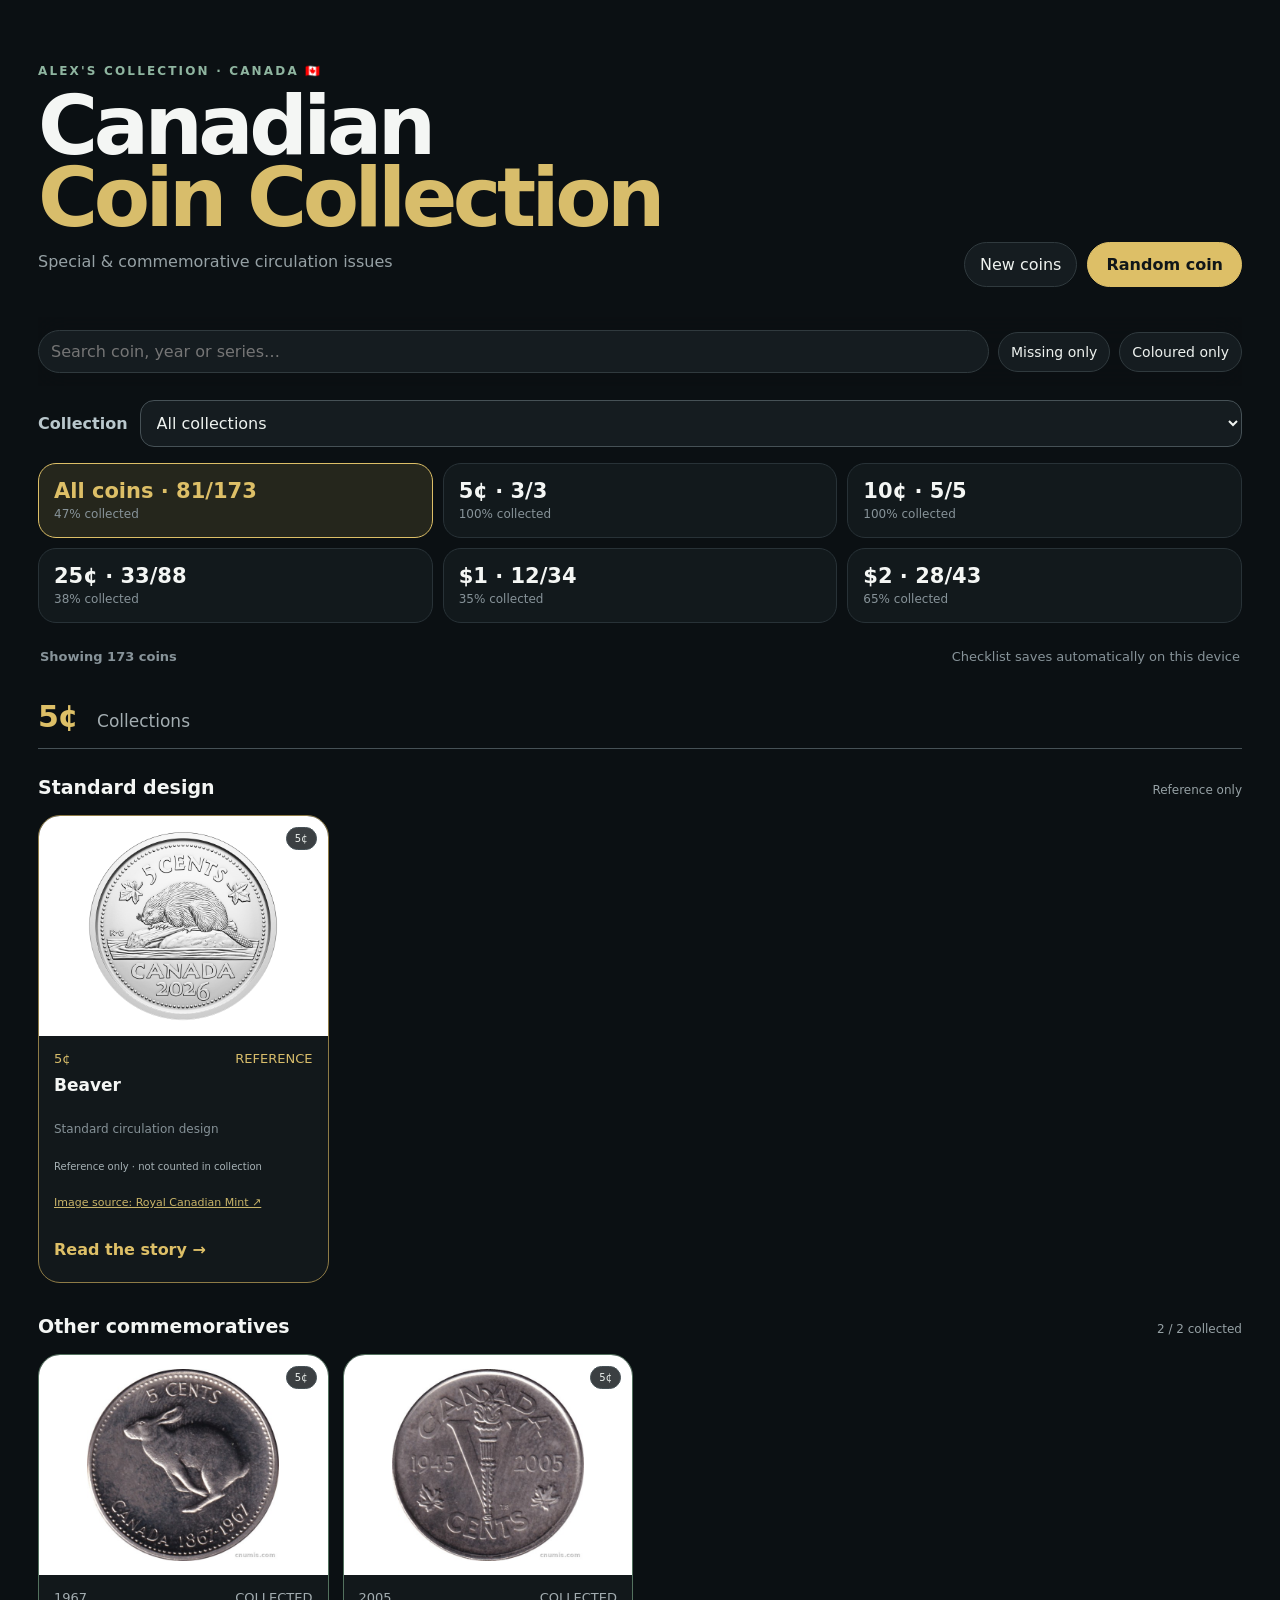
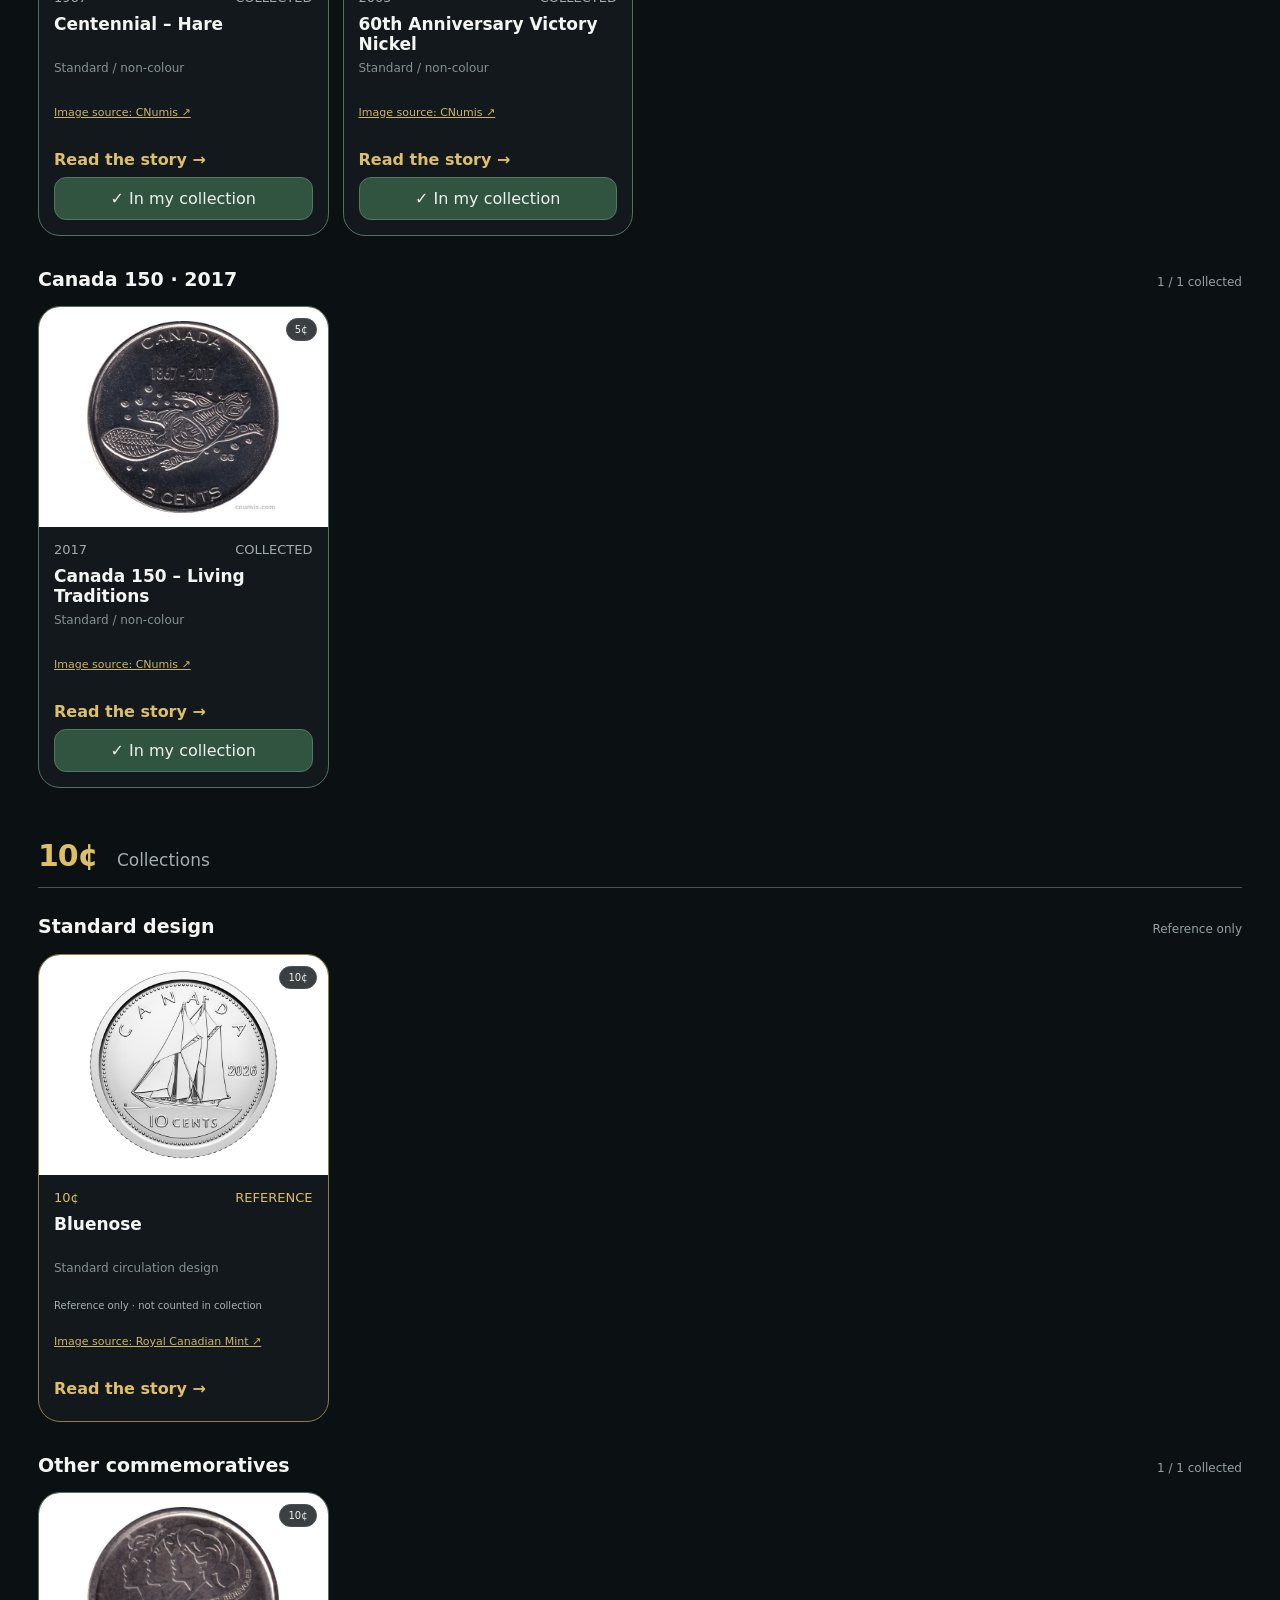
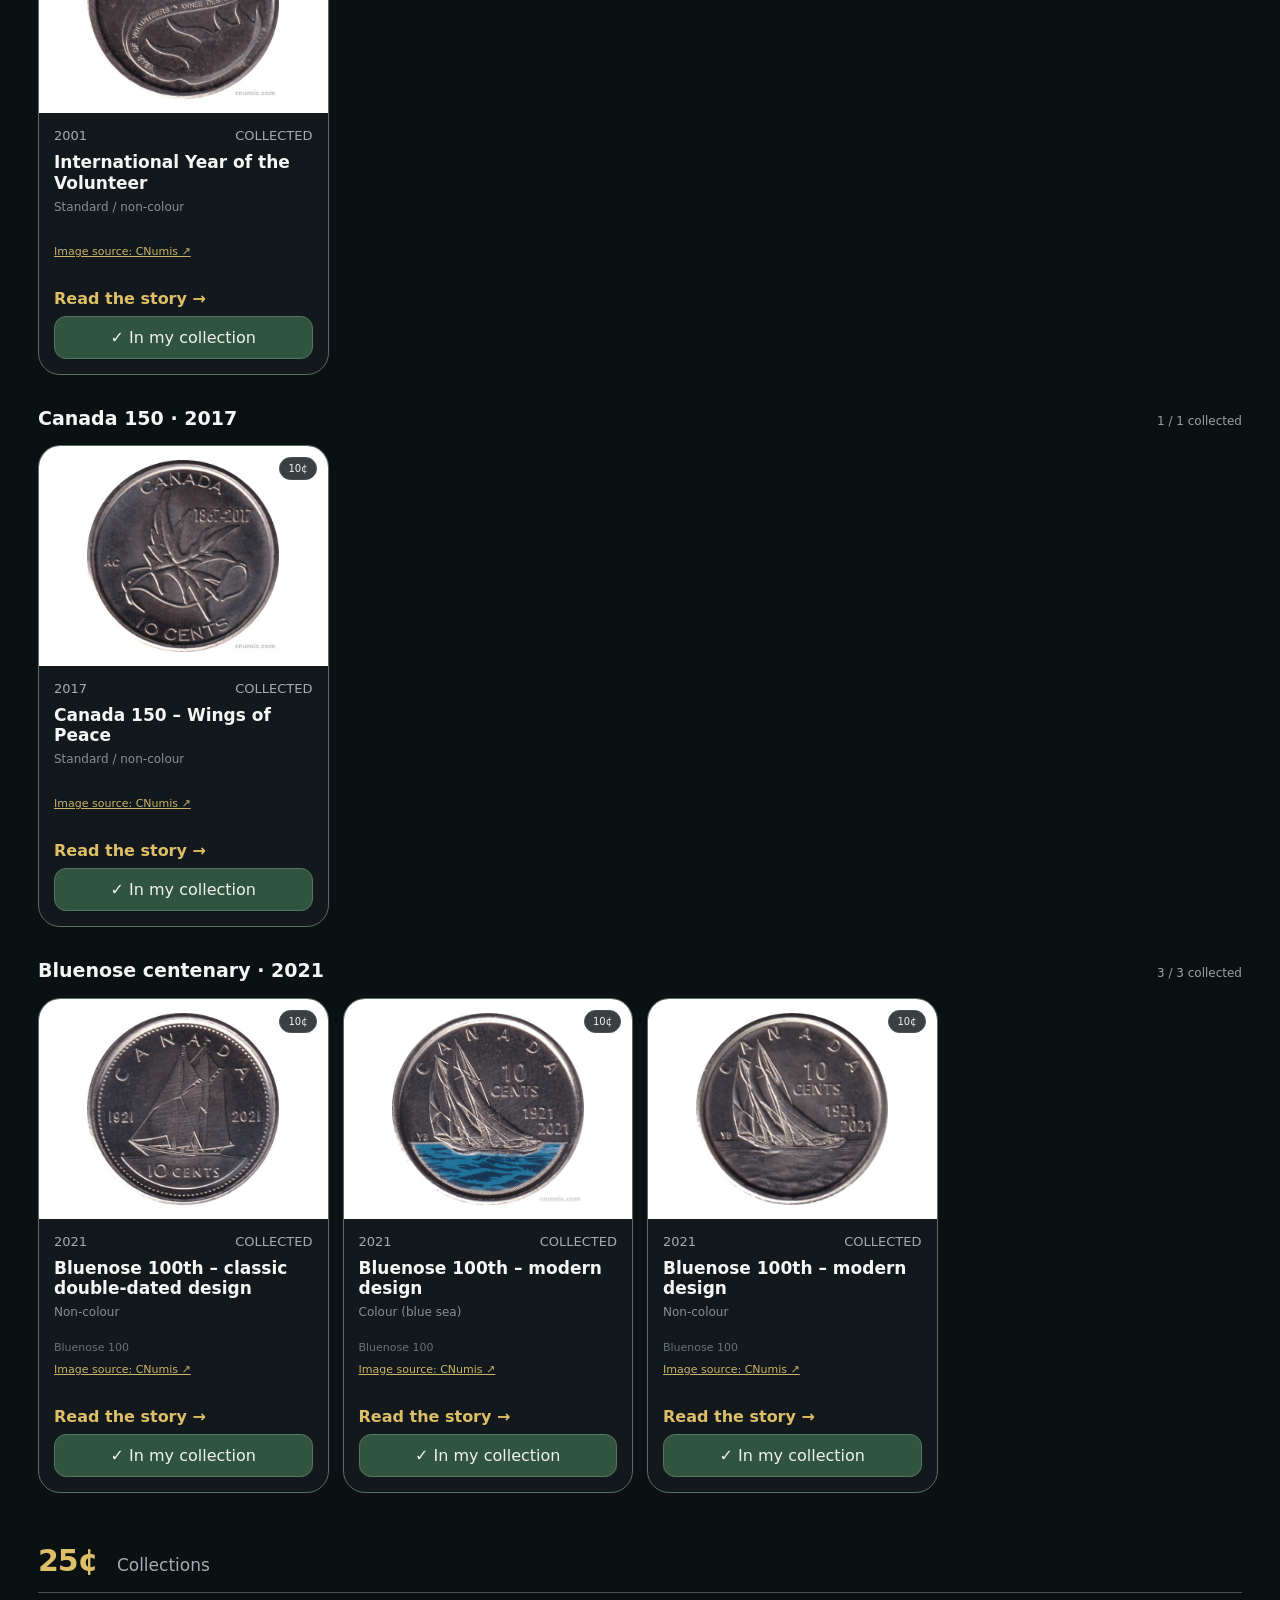
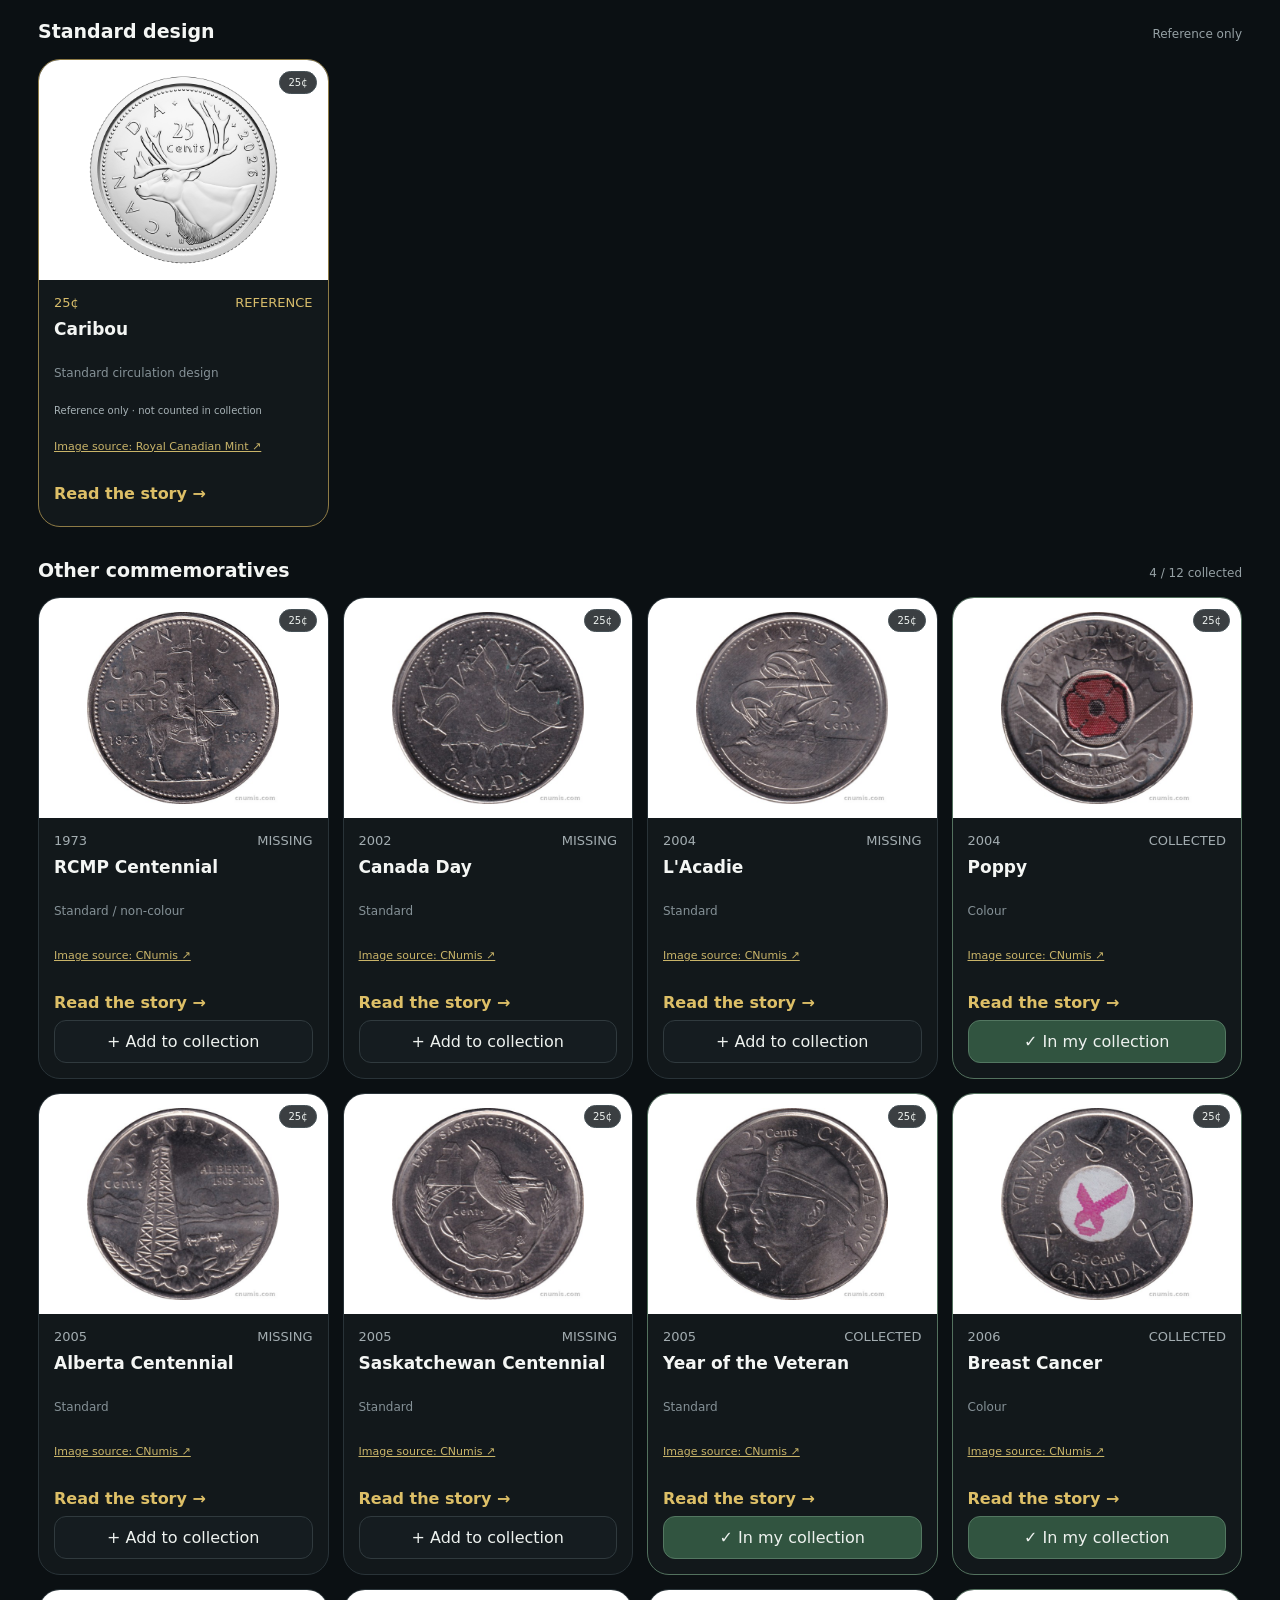
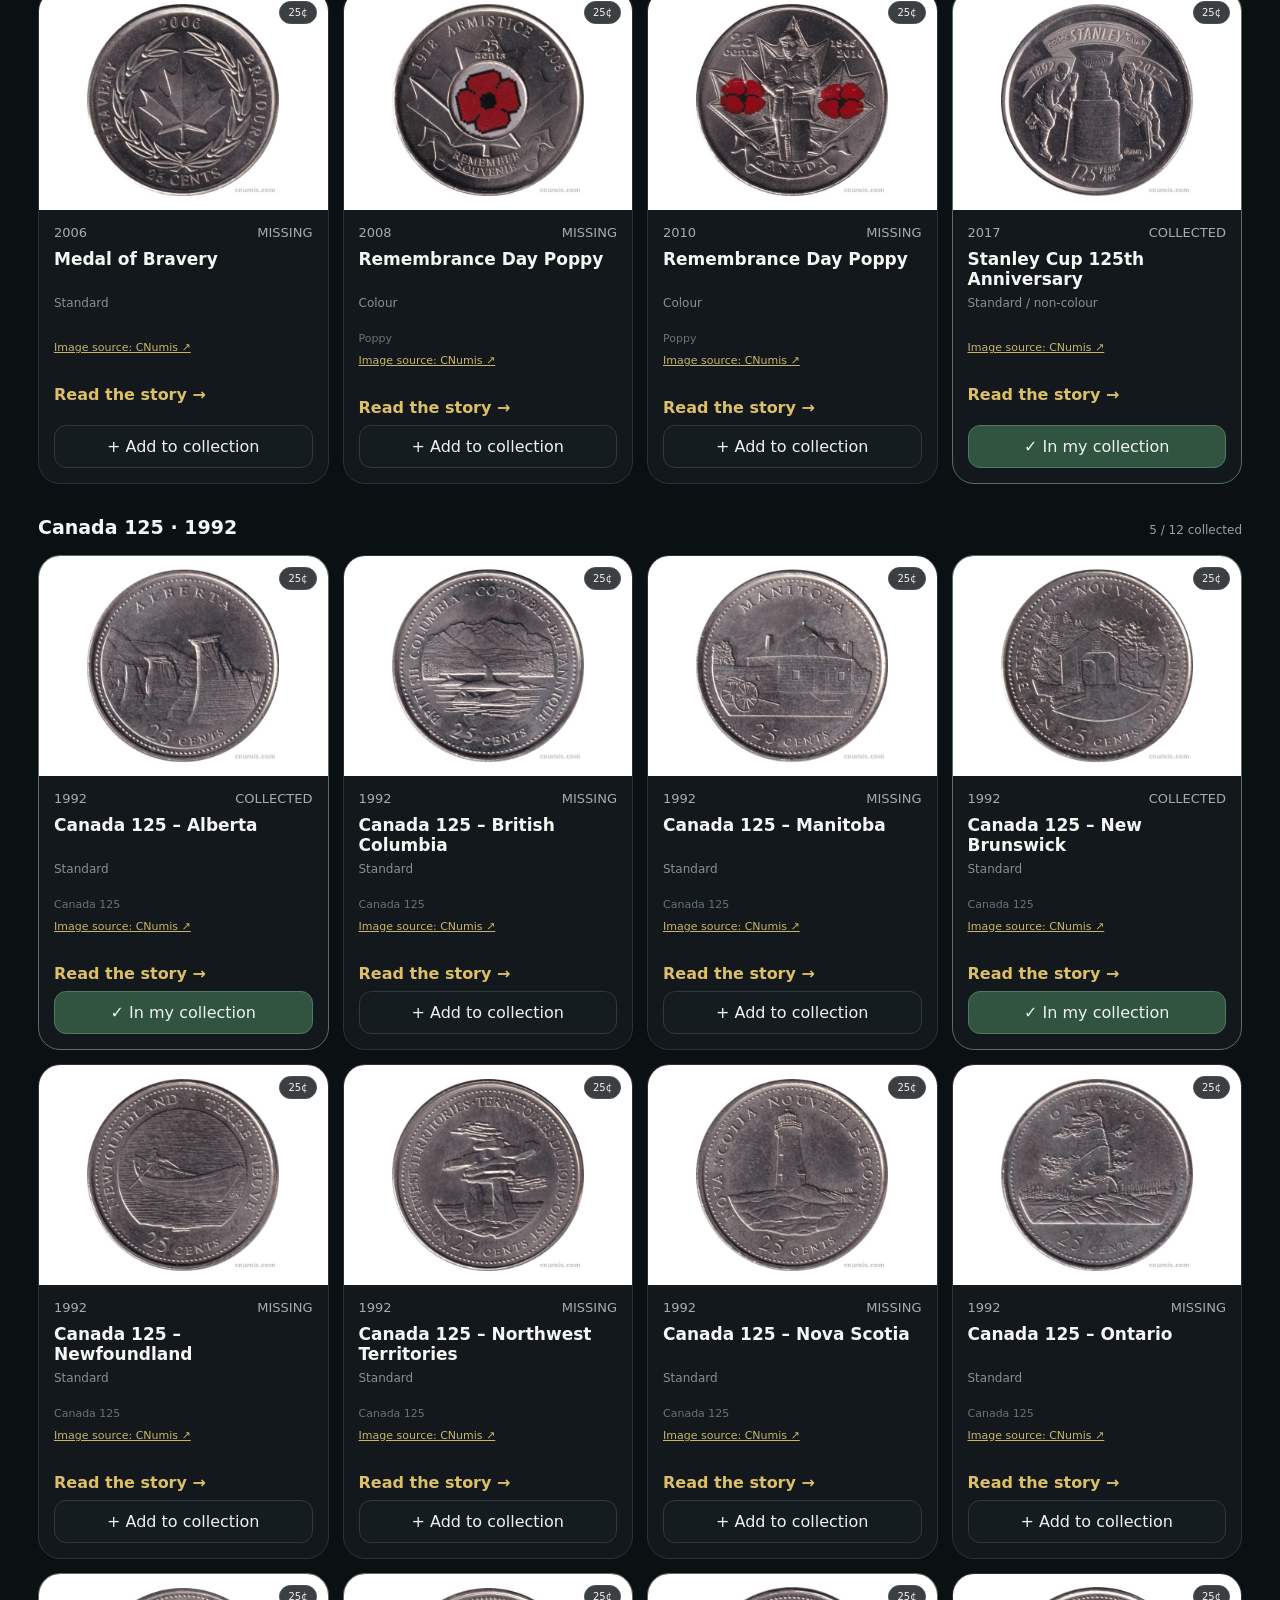
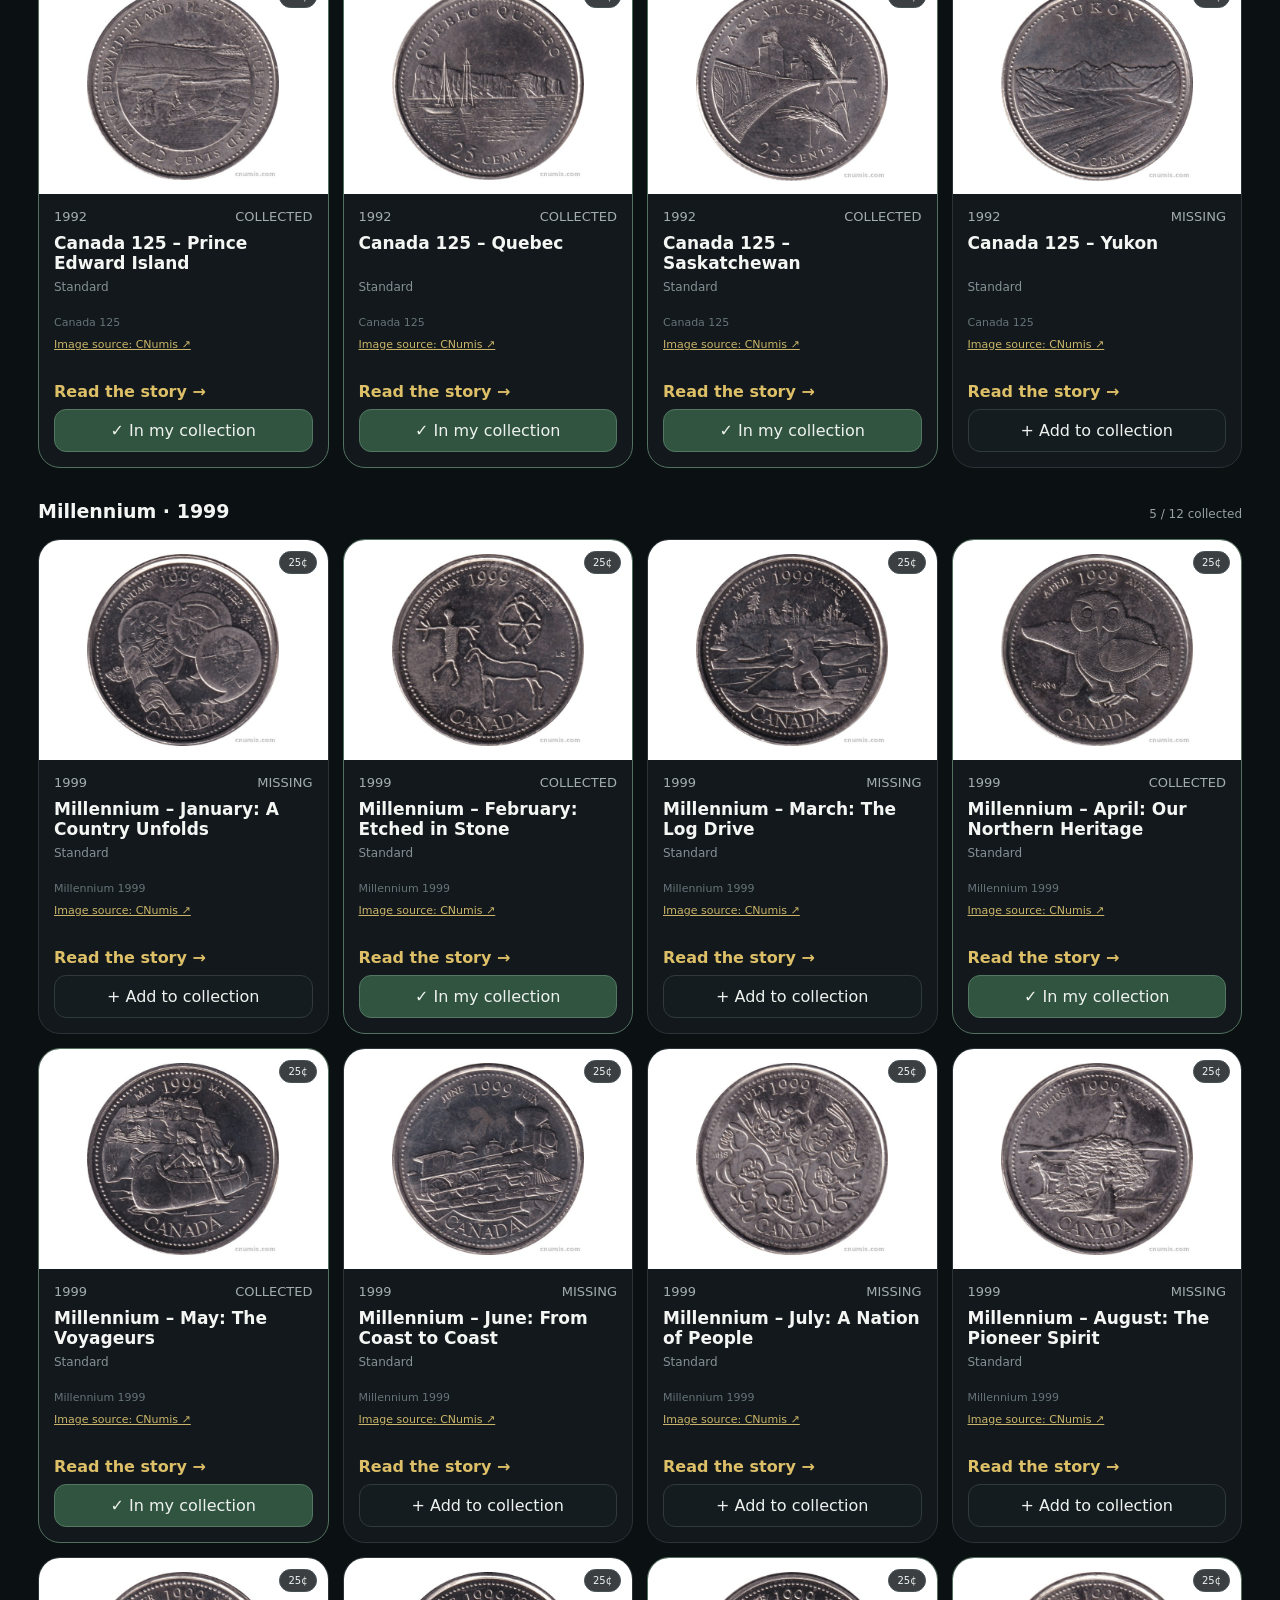
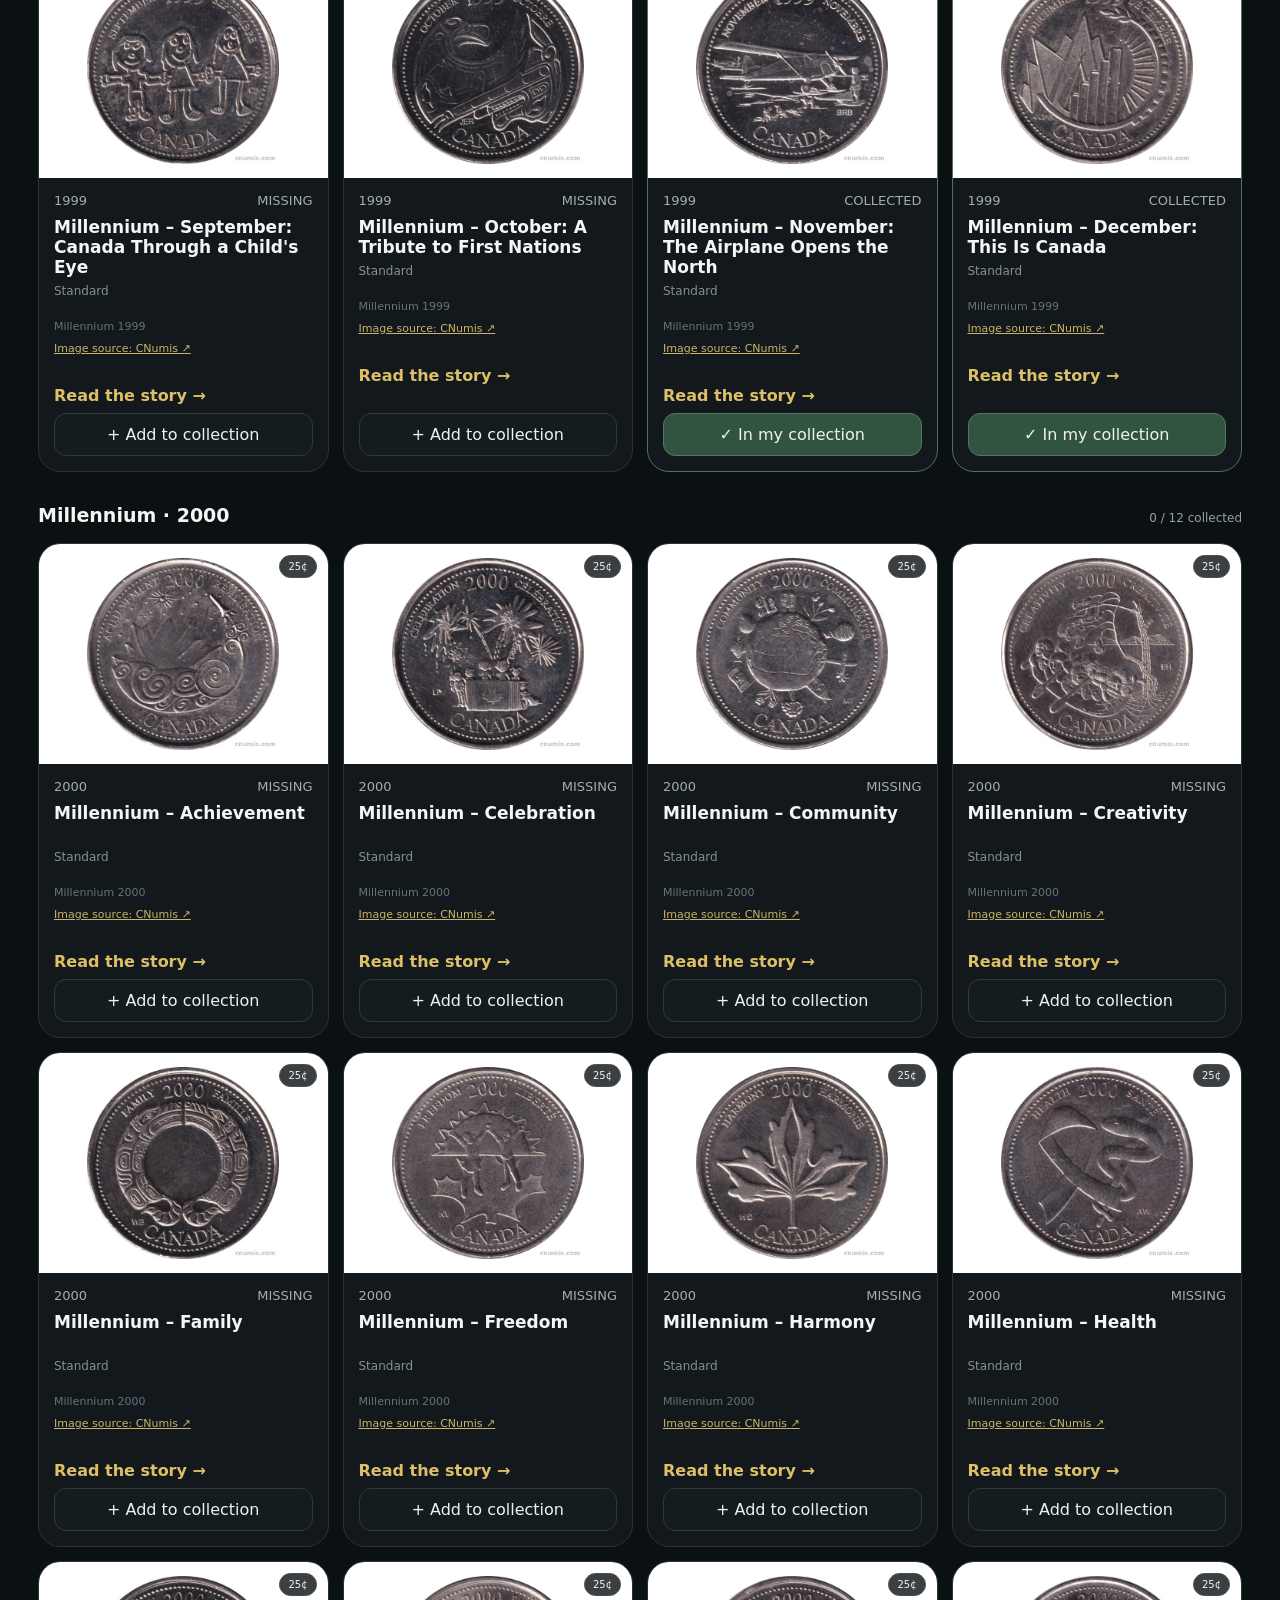
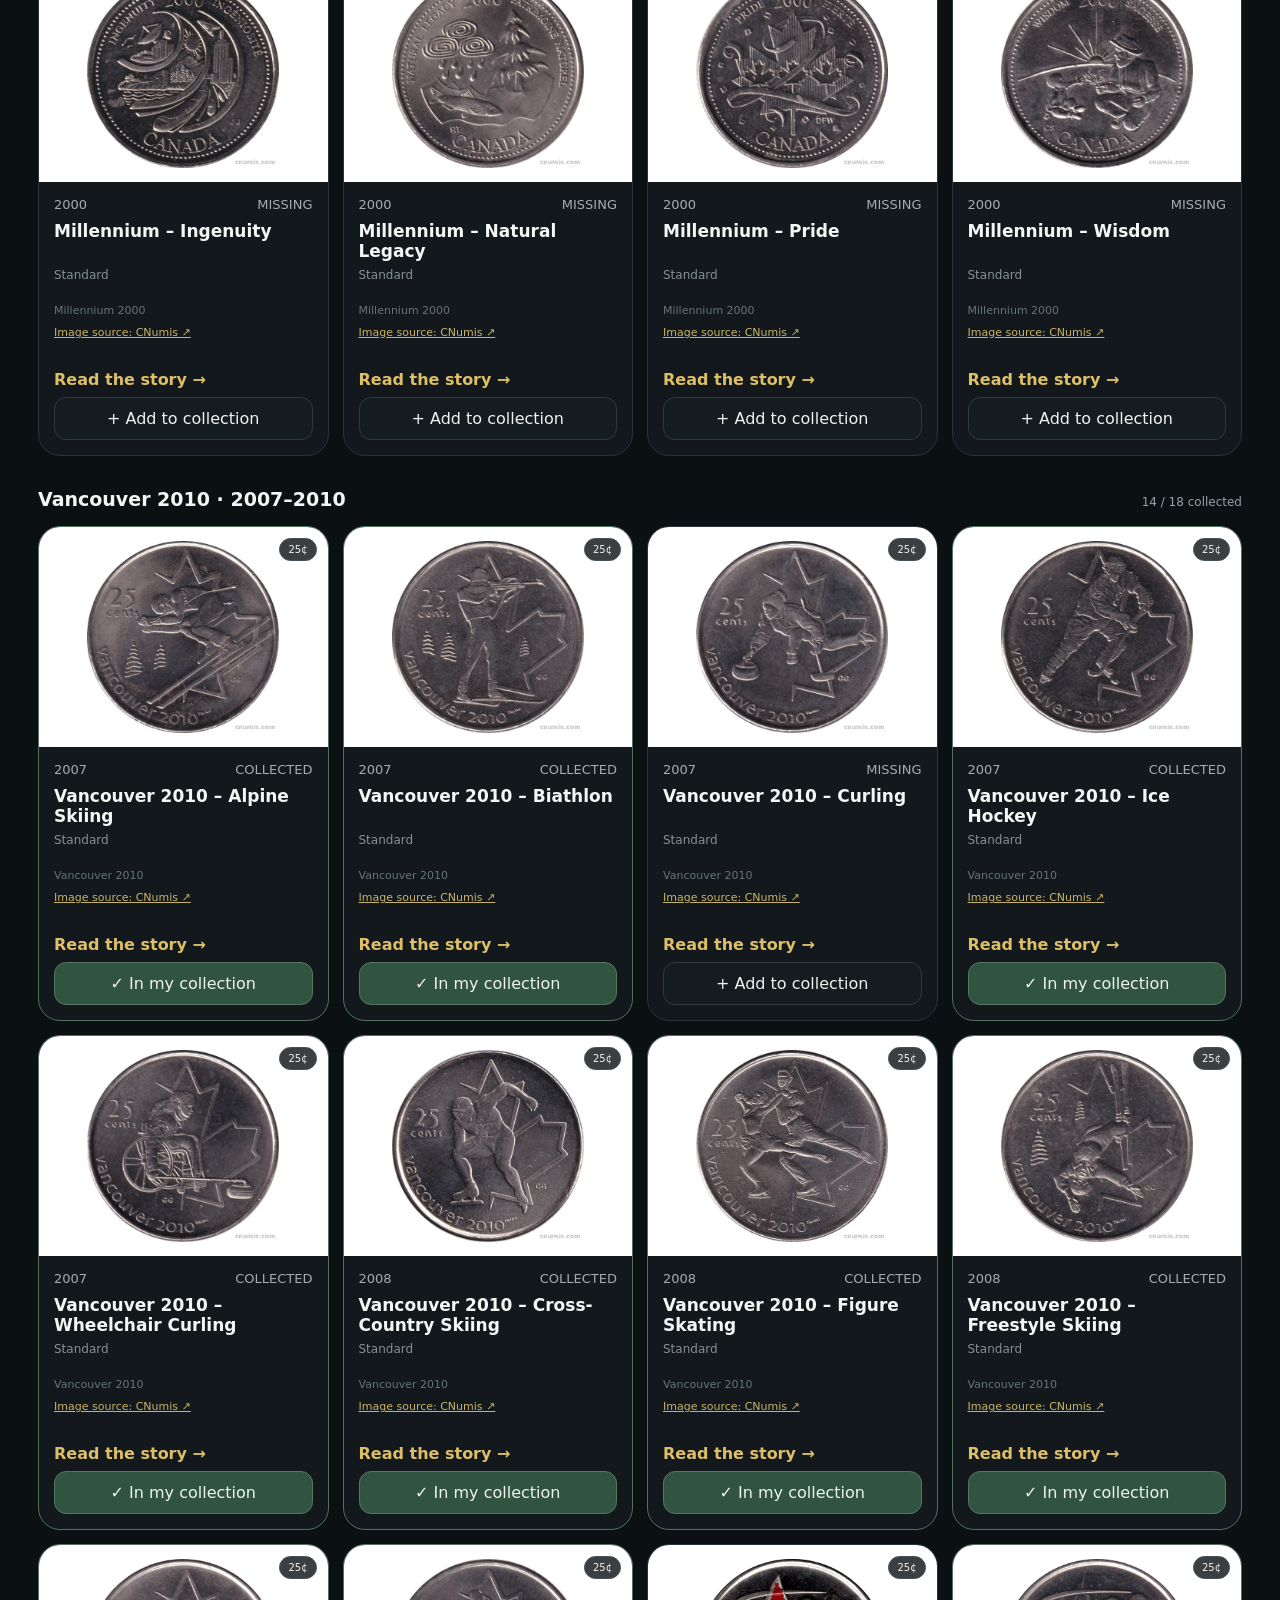
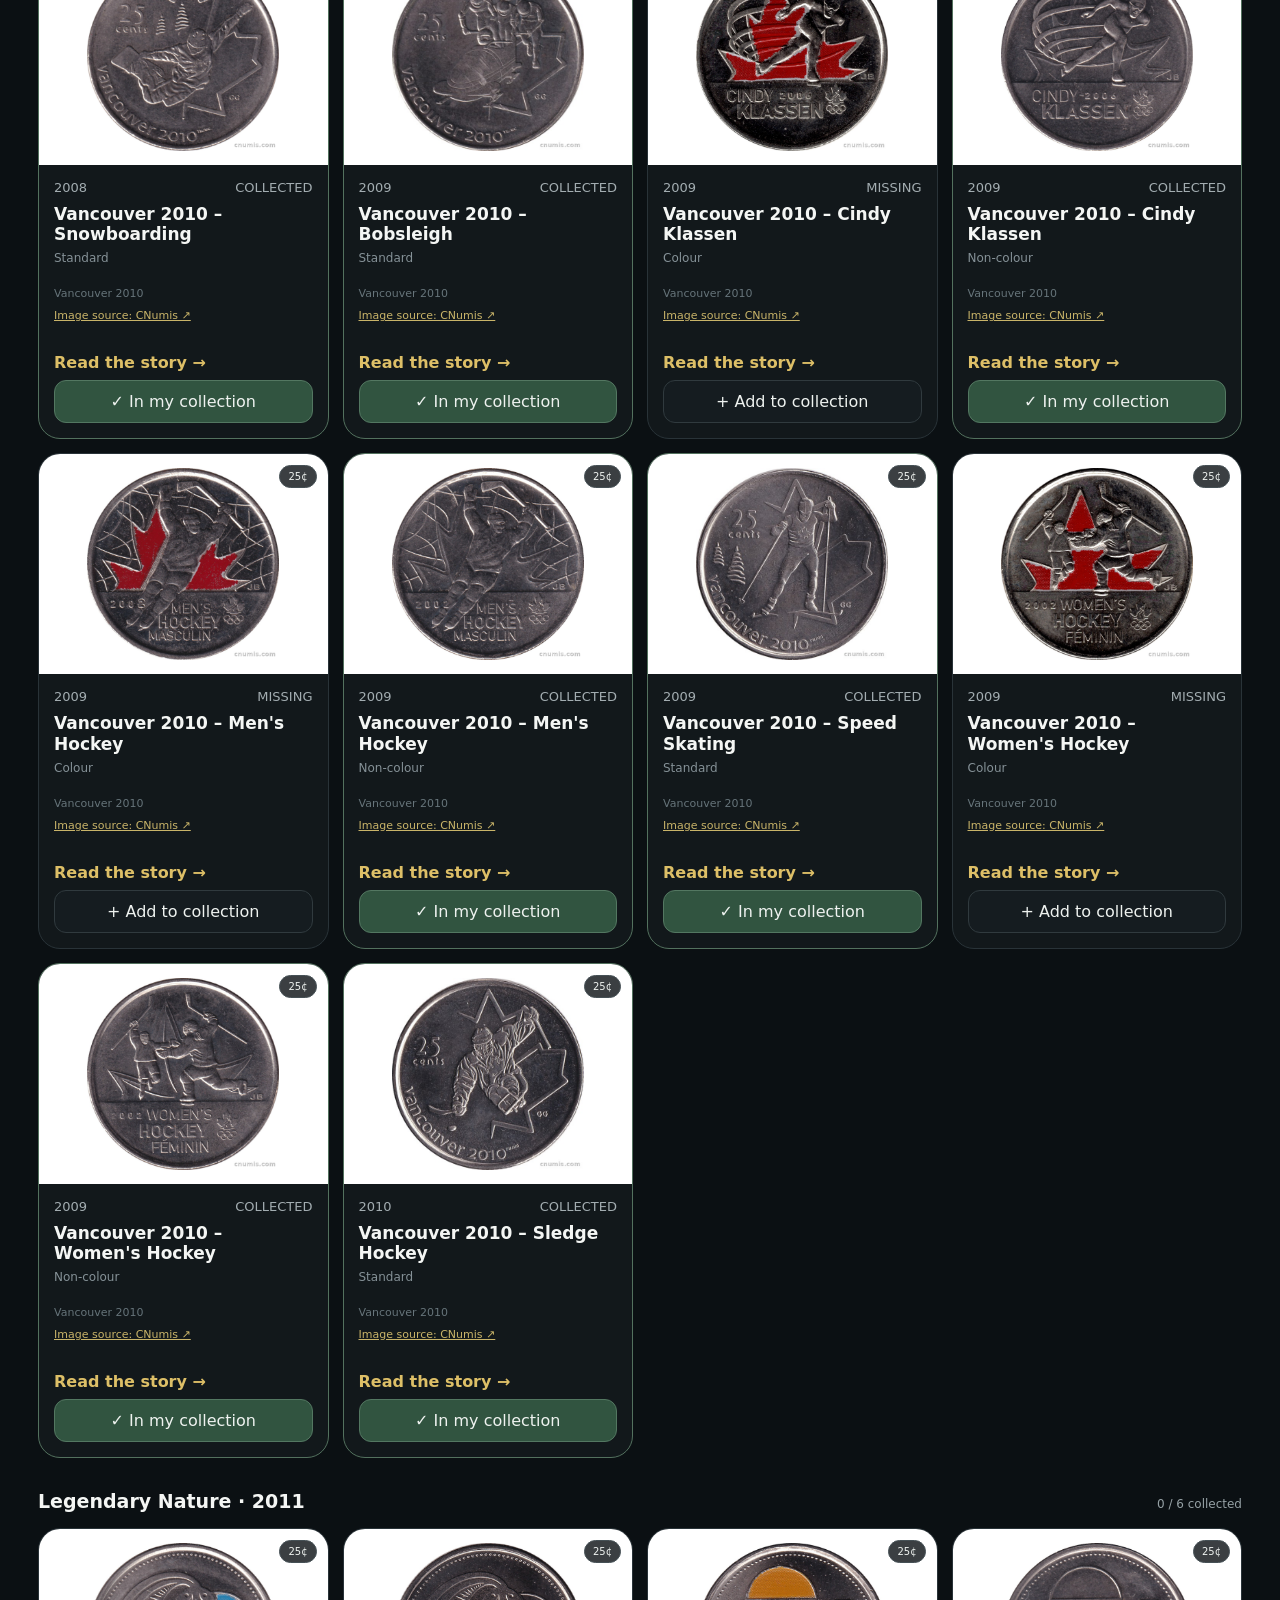
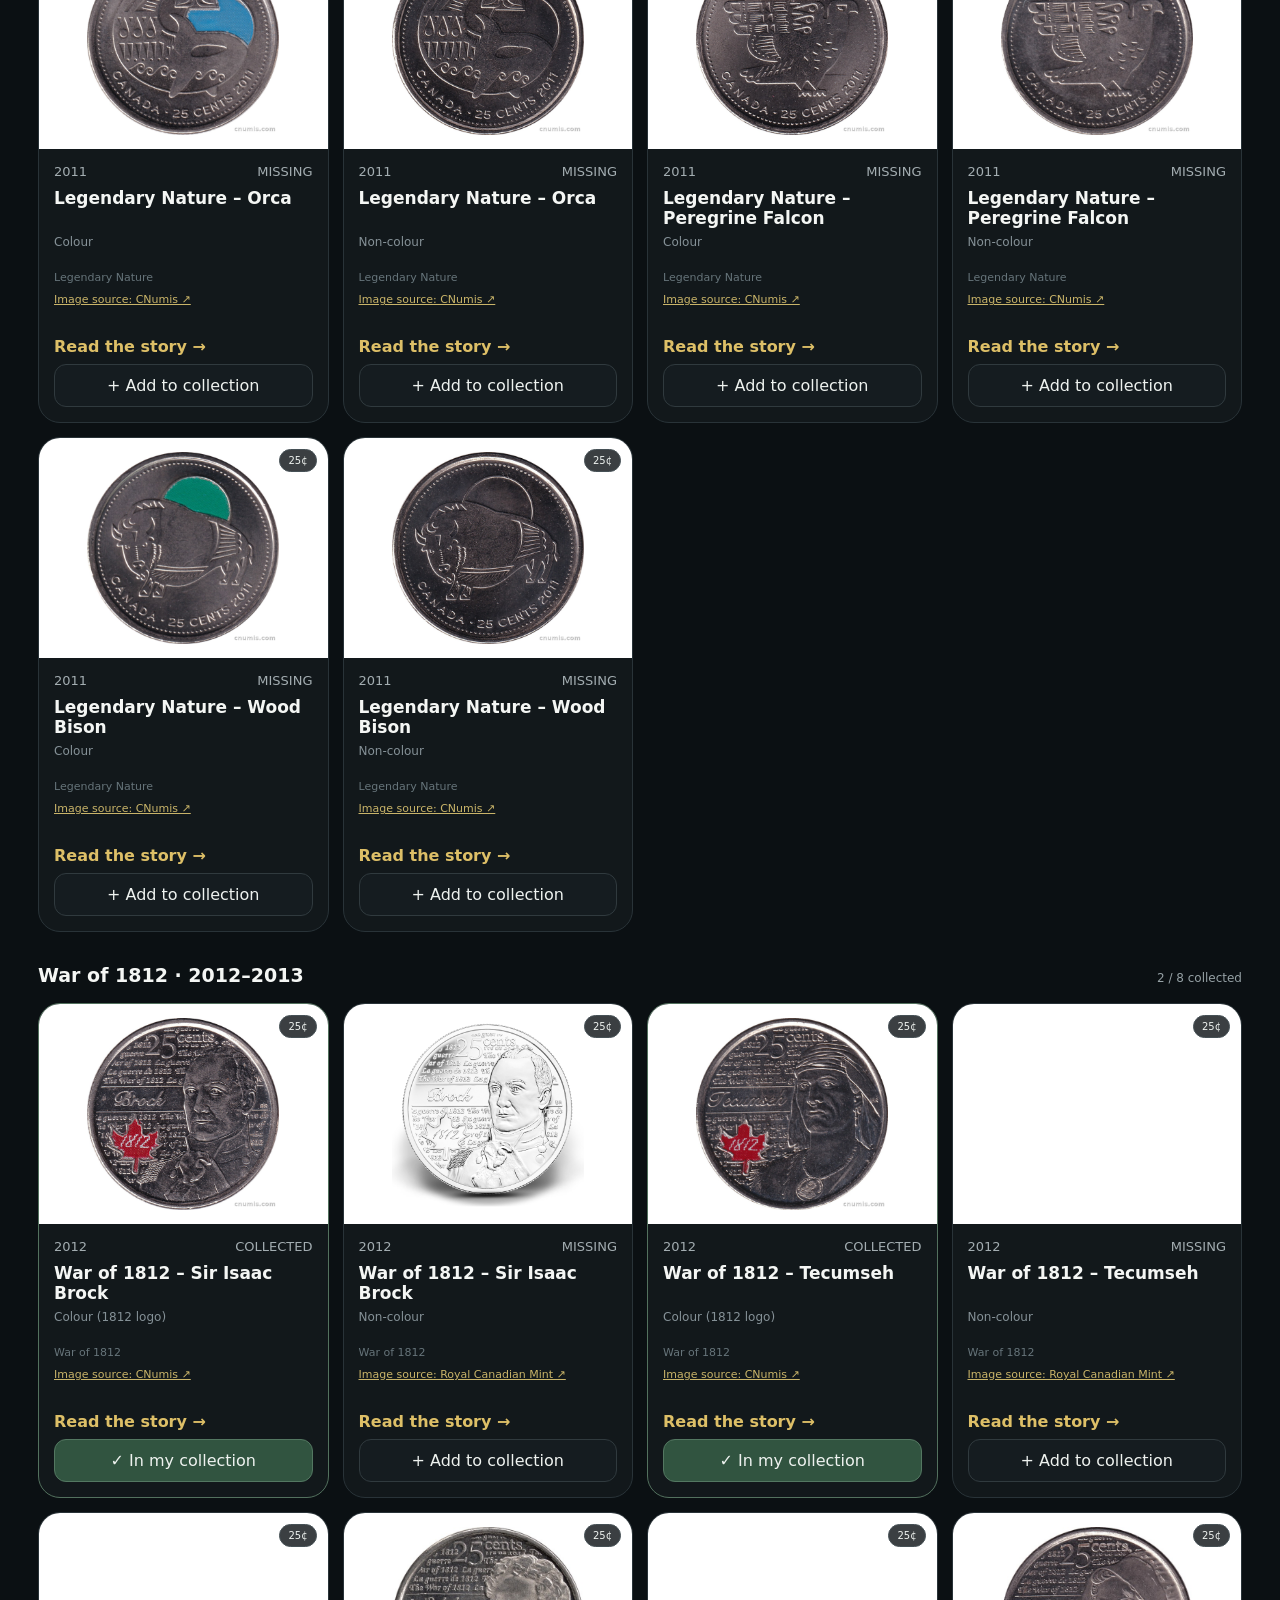
==== commit ae36da68: "Preserve progress across catalogue versions and sync devices by secret link Retain unknown IDs and p" ====
--- a/index.html
+++ b/index.html
@@ -1 +1 @@
-<!doctype html><html lang="en"><head><meta charset="utf-8"><meta name="viewport" content="width=device-width,initial-scale=1"><meta name="theme-color" content="#0b1013"><title>Canadian Coin Collection</title><link rel="stylesheet" href="style.css?v=20261031h"><link rel="apple-touch-icon" sizes="180x180" href="apple-touch-icon.png"><link rel="icon" type="image/png" sizes="192x192" href="icon-192.png"><link rel="manifest" href="manifest.webmanifest"><meta name="apple-mobile-web-app-capable" content="yes"><meta name="apple-mobile-web-app-title" content="My Coins"><meta name="apple-mobile-web-app-status-bar-style" content="black-translucent"></head><body><main><header class="hero"><div><div class="eyebrow">ALEX'S COLLECTION · CANADA 🇨🇦</div><h1>Canadian<br><span>Coin Collection</span></h1><p>Special & commemorative circulation issues</p></div><div class="heroAside"><div class="heroButtons"><button id="openNewCoins" aria-controls="newCoinsPanel" aria-expanded="false">New coins <span id="newCoinCount"></span></button><button class="randomButton" id="randomCoin">Random coin</button></div></div></header><section id="newCoinsPanel" class="newCoinsPanel" aria-labelledby="newCoinsTitle" hidden><div class="reviewHeading"><h2 id="newCoinsTitle">New coins</h2><button id="closeNewCoins">Close</button></div><p>Review new Mint releases and choose what to add to your personal checklist. No account needed. Added coins start as Missing.</p><p class="sourceNote">Decisions save in this browser and in your downloaded backup. Exact photographs and detailed stories may still need verification.</p><p id="newCoinsFeedStatus" role="status">Loading the latest check…</p><div id="newCoinReviews"></div><details><summary>Previous decisions</summary><div id="previousCoinReviews"></div></details></section><section class="toolbar"><input id="search" type="search" placeholder="Search coin, year or series…"><button id="missingBtn">Missing only</button><button id="colouredBtn" aria-pressed="false">Coloured only</button></section><section class="collectionToolbar" aria-label="Collection categories"><label for="categorySelect">Collection</label><select id="categorySelect" aria-label="Collection category"></select></section><section class="stats" id="stats" aria-label="Filter by denomination"></section><div class="resultline"><b id="resultCount"></b><span>Checklist saves automatically on this device</span></div><section id="grid" aria-label="Coins grouped by denomination and release"></section><details class="collectionTools"><summary>Saved collection &amp; backups</summary><p>Your added and removed selections save automatically between visits in this browser. Filters are remembered too. Use a backup to move your collection to another browser, device, or an iPhone Home Screen app.</p><div class="backupActions"><button id="exportCollection">Download backup</button><label class="backupImport" for="importCollection">Restore backup<input id="importCollection" type="file" accept=".json,application/json"></label></div><p>On iPhone: open in Safari, choose Share → Add to Home Screen. Your browser and Home Screen app may use separate storage; restore a backup if needed.</p></details><footer>Personal collecting checklist · Photos: CNumis, Wikimedia Commons & Royal Canadian Mint &amp; Imaginaire · <a href="https://cnumis.com/en/catalog/global-images/canada-16" target="_blank" rel="noopener noreferrer">Image use &amp; sources</a> · <span id="catalogueTotal">173</span> checklist entries · 5 standard design references · exact variant photos where available.</footer></main><dialog id="photoDialog" aria-labelledby="photoTitle"><button id="closePhoto" aria-label="Close enlarged image">Close ×</button><h2 id="photoTitle"></h2><p id="photoVariant"></p><div id="photoFrame"><img id="largePhoto" alt=""></div><p><a class="storyLink" id="photoStory">Read the story →</a></p><p><a id="photoSource" target="_blank" rel="noopener noreferrer"></a></p></dialog><div id="saveStatus" role="status" aria-live="polite"></div><script src="data.js?v=20261031h"></script><script src="images.js?v=20261031h"></script><script src="collection.js?v=20261031h"></script><script src="new-coins.js?v=20261031h"></script><script src="categories.js?v=20261031h"></script><script src="app.js?v=20261031h"></script><script src="new-coins-ui.js?v=20261031h"></script><script src="install.js?v=20261031h"></script></body></html>+<!doctype html><html lang="en"><head><meta charset="utf-8"><meta name="viewport" content="width=device-width,initial-scale=1"><meta name="theme-color" content="#0b1013"><title>Canadian Coin Collection</title><link rel="stylesheet" href="style.css?v=20261102b"><link rel="apple-touch-icon" sizes="180x180" href="apple-touch-icon.png"><link rel="icon" type="image/png" sizes="192x192" href="icon-192.png"><link rel="manifest" href="manifest.webmanifest"><meta name="apple-mobile-web-app-capable" content="yes"><meta name="apple-mobile-web-app-title" content="My Coins"><meta name="apple-mobile-web-app-status-bar-style" content="black-translucent"></head><body><main><header class="hero"><div><div class="eyebrow">ALEX'S COLLECTION · CANADA 🇨🇦</div><h1>Canadian<br><span>Coin Collection</span></h1><p>Special & commemorative circulation issues</p></div><div class="heroAside"><div class="heroButtons"><button id="openNewCoins" aria-controls="newCoinsPanel" aria-expanded="false">New coins <span id="newCoinCount"></span></button><button class="randomButton" id="randomCoin">Random coin</button></div></div></header><section id="newCoinsPanel" class="newCoinsPanel" aria-labelledby="newCoinsTitle" hidden><div class="reviewHeading"><h2 id="newCoinsTitle">New coins</h2><button id="closeNewCoins">Close</button></div><p>Review new Mint releases and choose what to add to your personal checklist. No account needed. Added coins start as Missing.</p><p class="sourceNote">Decisions save in this browser and in your downloaded backup. Exact photographs and detailed stories may still need verification.</p><p id="newCoinsFeedStatus" role="status">Loading the latest check…</p><div id="newCoinReviews"></div><details><summary>Previous decisions</summary><div id="previousCoinReviews"></div></details></section><section class="toolbar"><input id="search" type="search" placeholder="Search coin, year or series…"><button id="missingBtn">Missing only</button><button id="colouredBtn" aria-pressed="false">Coloured only</button></section><section class="collectionToolbar" aria-label="Collection categories"><label for="categorySelect">Collection</label><select id="categorySelect" aria-label="Collection category"></select></section><section class="stats" id="stats" aria-label="Filter by denomination"></section><div class="resultline"><b id="resultCount"></b><span>Checklist saves automatically on this device</span></div><section id="grid" aria-label="Coins grouped by denomination and release"></section><details class="collectionTools"><summary>Saved collection &amp; backups</summary><p>Your added and removed selections save automatically between visits in this browser. Filters are remembered too. Use Sync between devices to connect your phone and computer, or download a backup to transfer your collection.</p><div class="backupActions"><button id="exportCollection">Download backup</button><label class="backupImport" for="importCollection">Restore backup<input id="importCollection" type="file" accept=".json,application/json"></label></div><p>On iPhone: open in Safari, choose Share → Add to Home Screen. Your browser and Home Screen app may use separate storage; connect both with your secret sync link or restore a backup.</p></details><footer>Personal collecting checklist · Photos: CNumis, Wikimedia Commons & Royal Canadian Mint &amp; Imaginaire · <a href="https://cnumis.com/en/catalog/global-images/canada-16" target="_blank" rel="noopener noreferrer">Image use &amp; sources</a> · <span id="catalogueTotal">173</span> checklist entries · 5 standard design references · exact variant photos where available.</footer></main><dialog id="photoDialog" aria-labelledby="photoTitle"><button id="closePhoto" aria-label="Close enlarged image">Close ×</button><h2 id="photoTitle"></h2><p id="photoVariant"></p><div id="photoFrame"><img id="largePhoto" alt=""></div><p><a class="storyLink" id="photoStory">Read the story →</a></p><p><a id="photoSource" target="_blank" rel="noopener noreferrer"></a></p></dialog><div id="saveStatus" role="status" aria-live="polite"></div><script src="data.js?v=20261102b"></script><script src="images.js?v=20261102b"></script><script src="collection.js?v=20261102b"></script><script src="new-coins.js?v=20261102b"></script><script src="categories.js?v=20261102b"></script><script src="app.js?v=20261102b"></script><script src="new-coins-ui.js?v=20261102b"></script><script src="sync.js?v=20261102b"></script><script src="install.js?v=20261102b"></script></body></html>
--- a/style.css
+++ b/style.css
@@ -62,3 +62,4 @@
 
 /* Progress cards are the denomination filters; keep the search controls on one row. */
 .toolbar{flex-wrap:nowrap;align-items:center}.toolbar input[type=search]{width:0;min-width:0;flex:1 1 0;padding:11px 12px}.toolbar>button{flex:0 0 auto;white-space:nowrap;font-size:14px;padding:11px 12px}.stats{grid-template-columns:repeat(3,minmax(0,1fr))}.stats .stat{font:inherit;color:inherit;text-align:left;white-space:normal;cursor:pointer;border-radius:18px;min-width:0}.stats .stat:hover{border-color:#8e7b46}.stats .stat.selected{border-color:#ddbf67;background:#25261c}.stats .stat.selected b{color:#ddbf67}.stats .stat b{font-size:clamp(17px,2vw,21px)}.stats .stat small{font-size:12px}@media(max-width:720px){.stats{grid-template-columns:repeat(2,minmax(0,1fr))}.toolbar{gap:6px}.toolbar>button{font-size:12px;padding:11px 9px}.toolbar input[type=search]{font-size:13px;padding:11px 10px}}@media(max-width:350px){.toolbar>button{font-size:10px;padding:11px 6px}.toolbar input[type=search]{font-size:12px;padding:11px 7px}}
+.syncLinkLabel{display:grid;gap:8px;margin:18px 0;color:#b9c7cc}.syncLinkLabel input{width:100%;min-width:0;max-width:100%;font-size:13px;border-radius:12px}.collectionTools>button{margin:8px 8px 8px 0}#syncStatus{color:#ddbf67;overflow-wrap:anywhere}
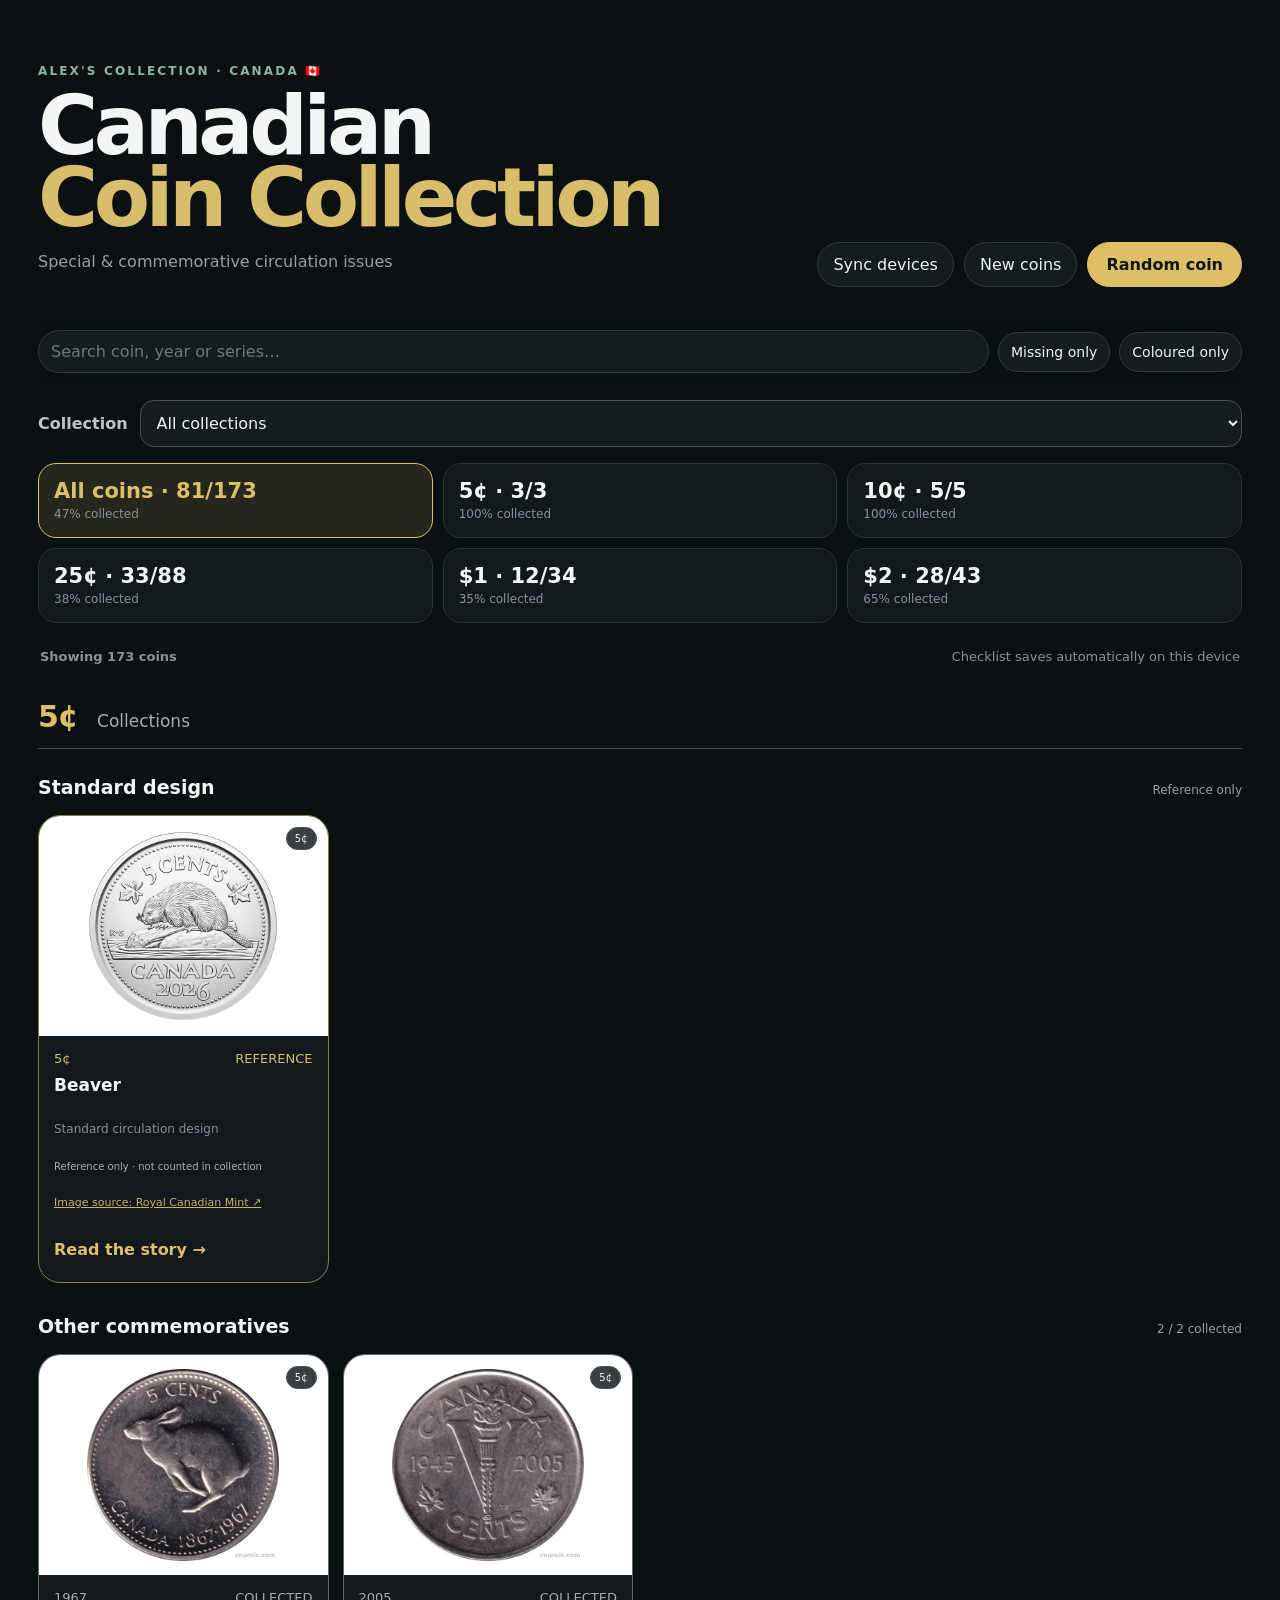
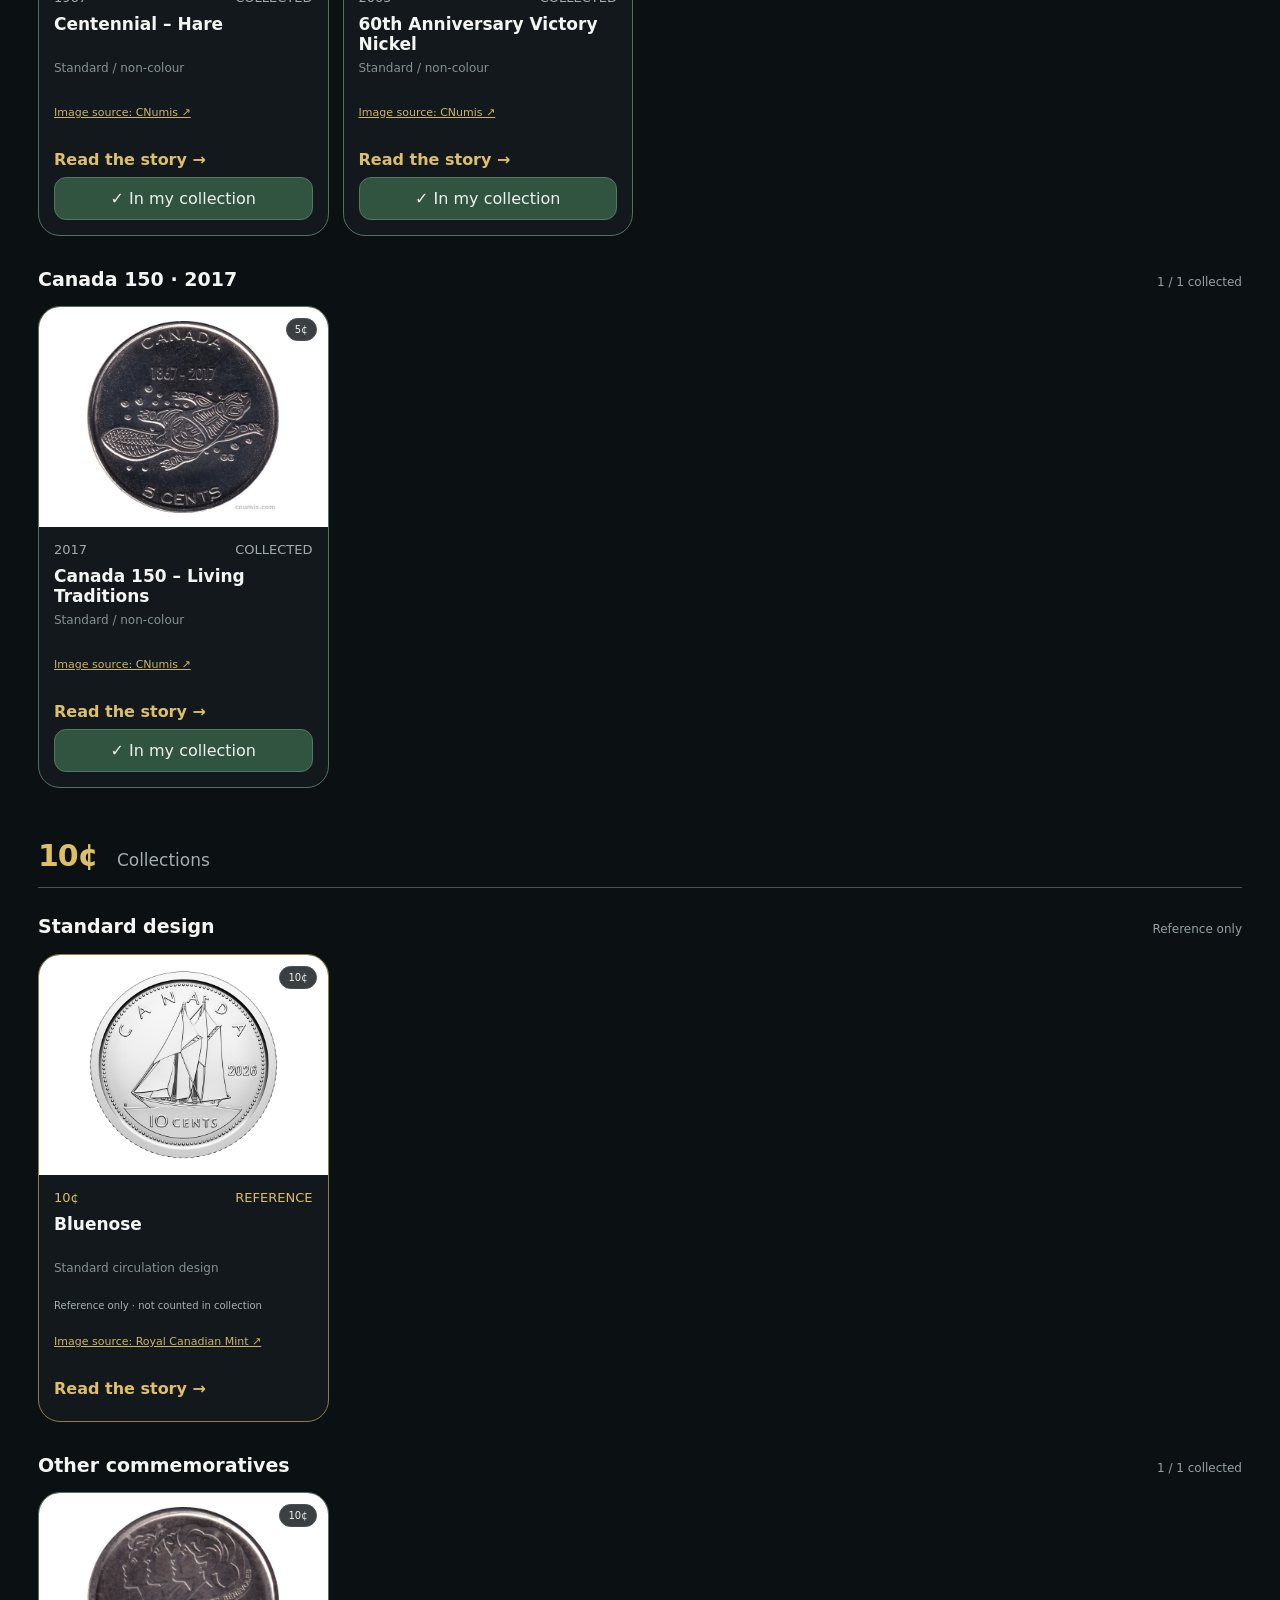
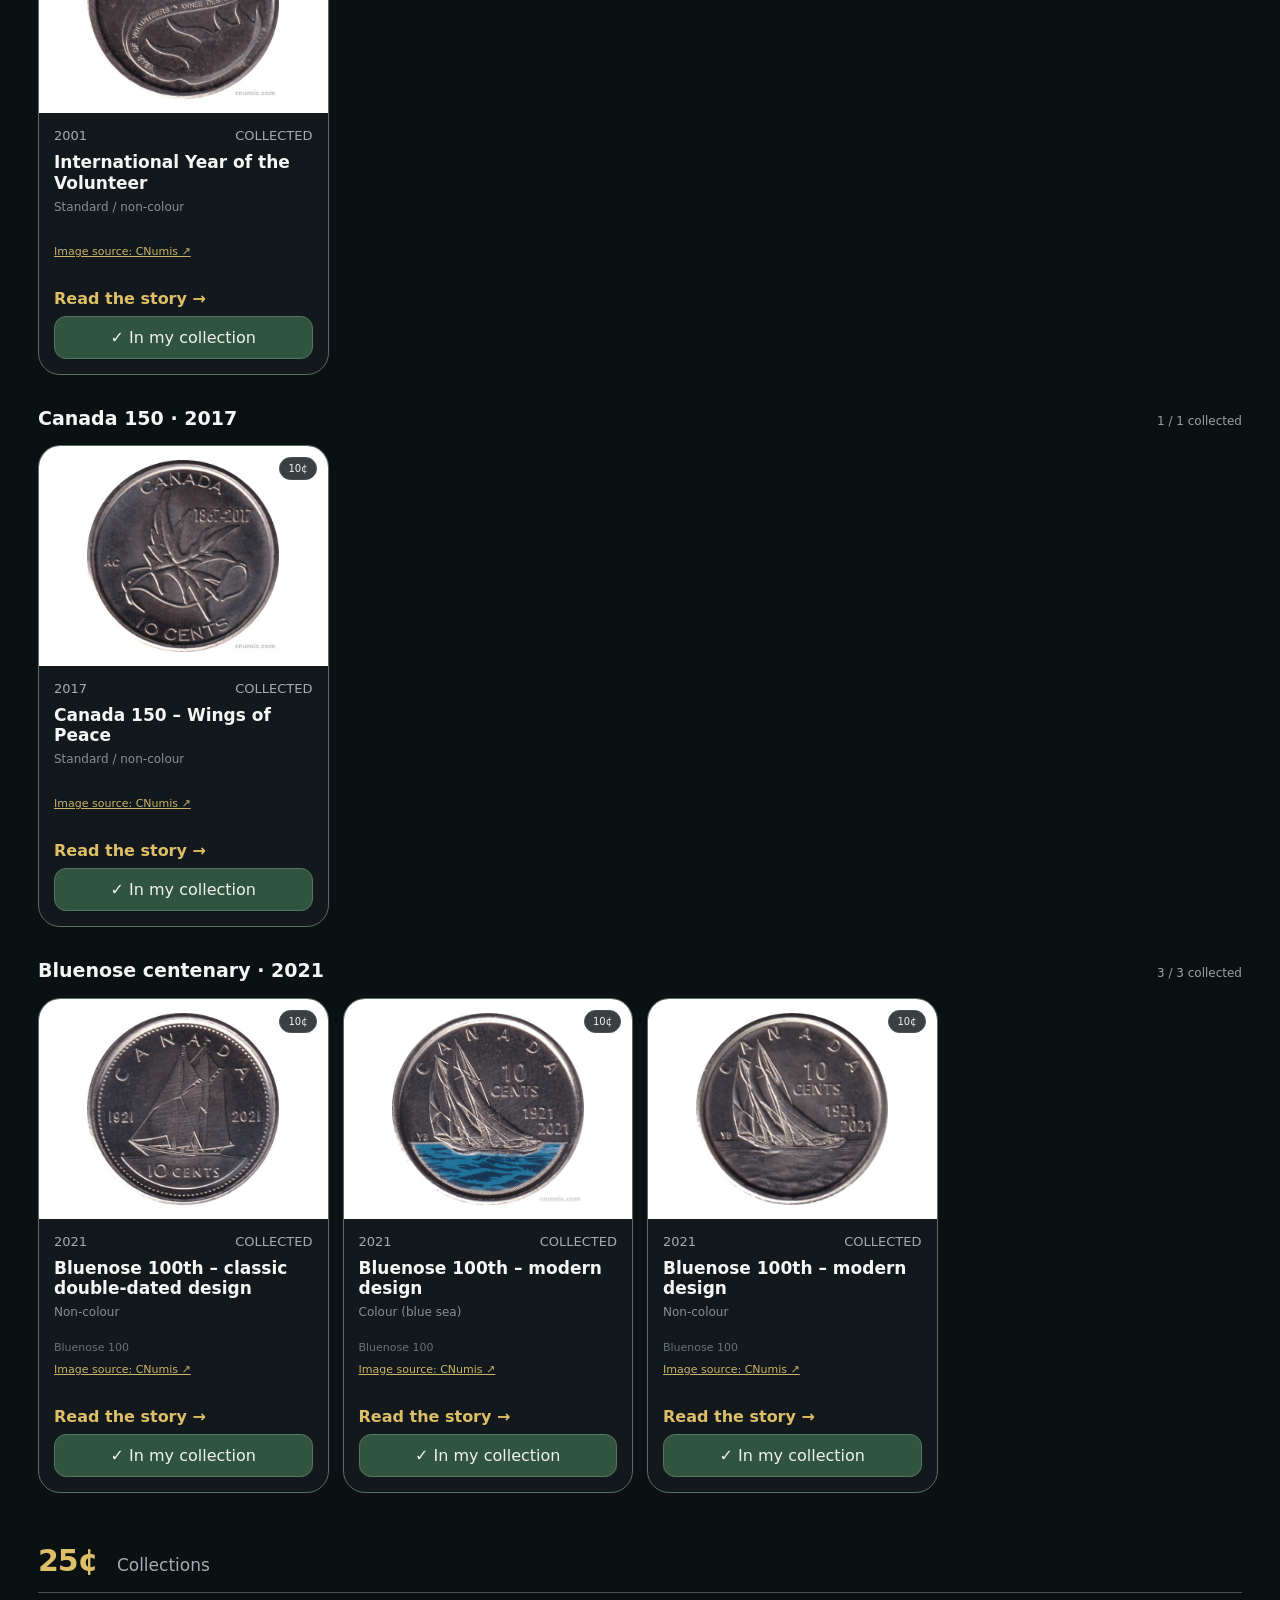
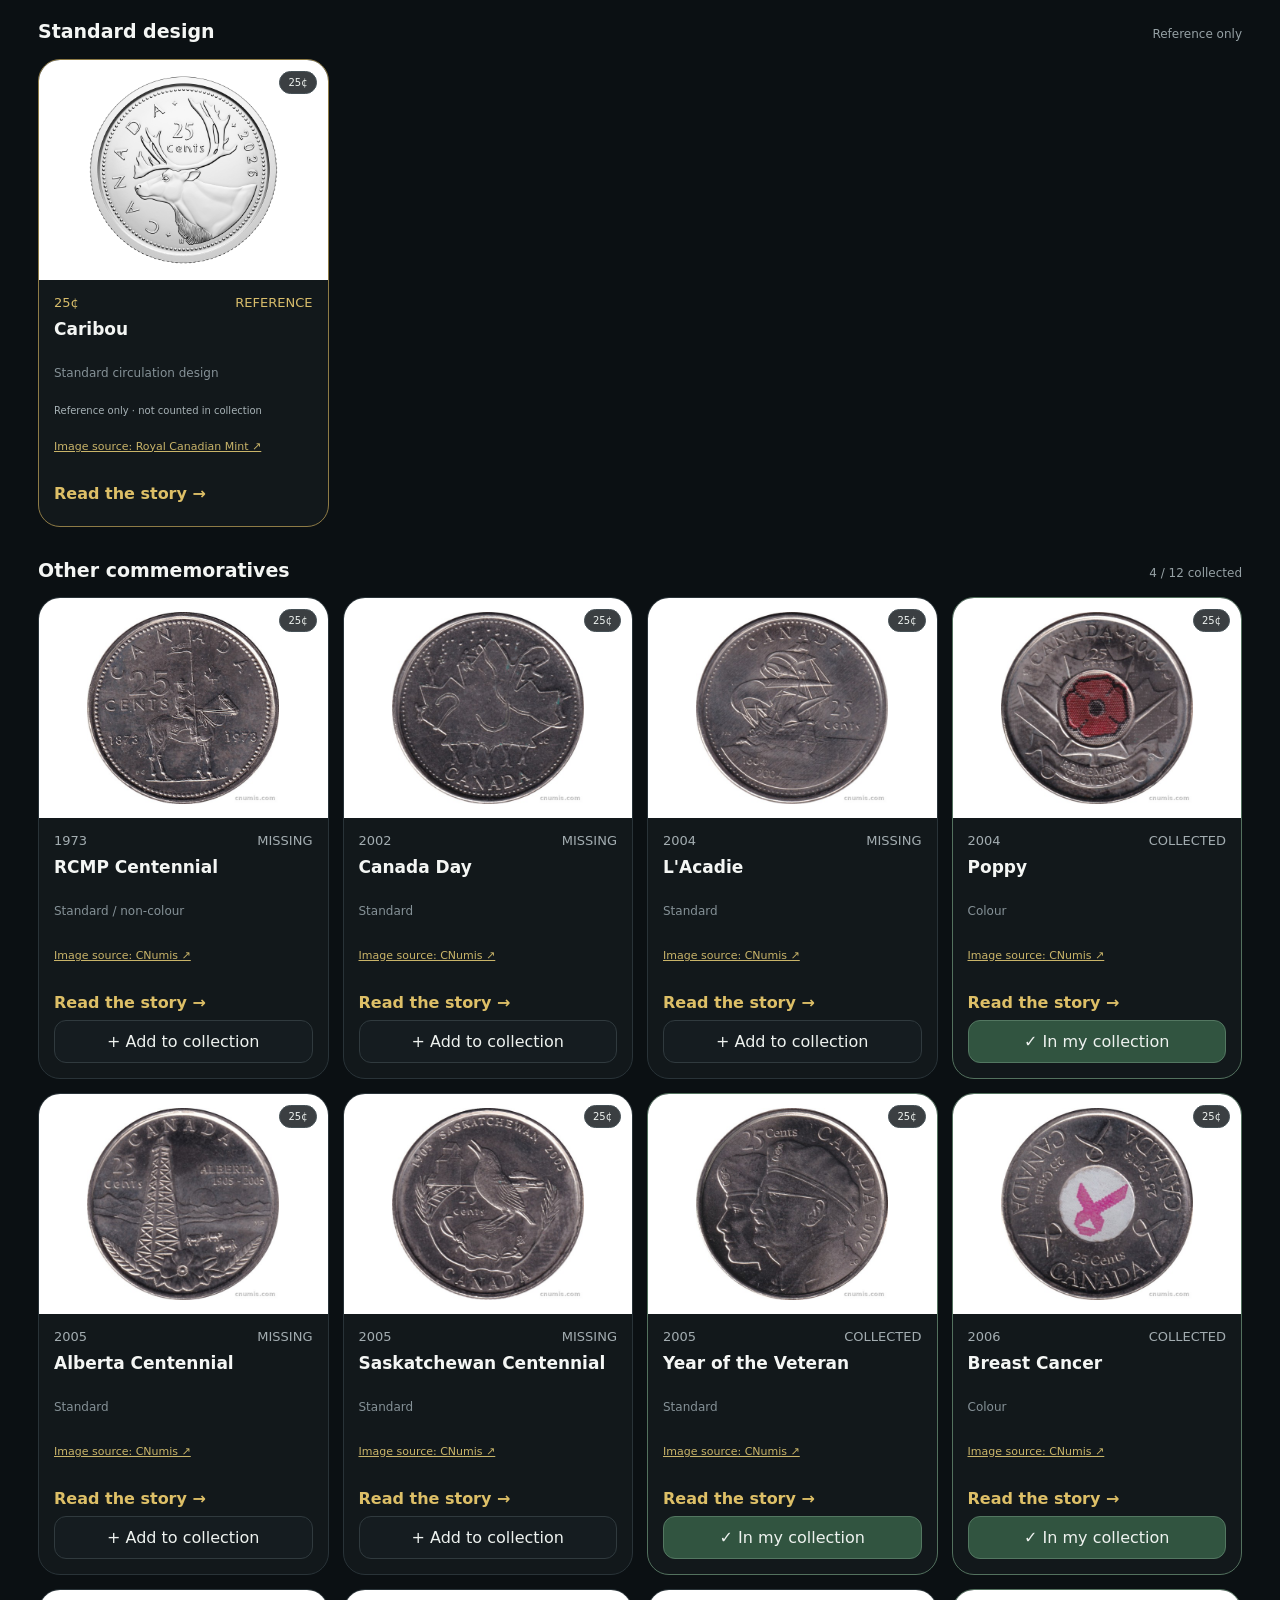
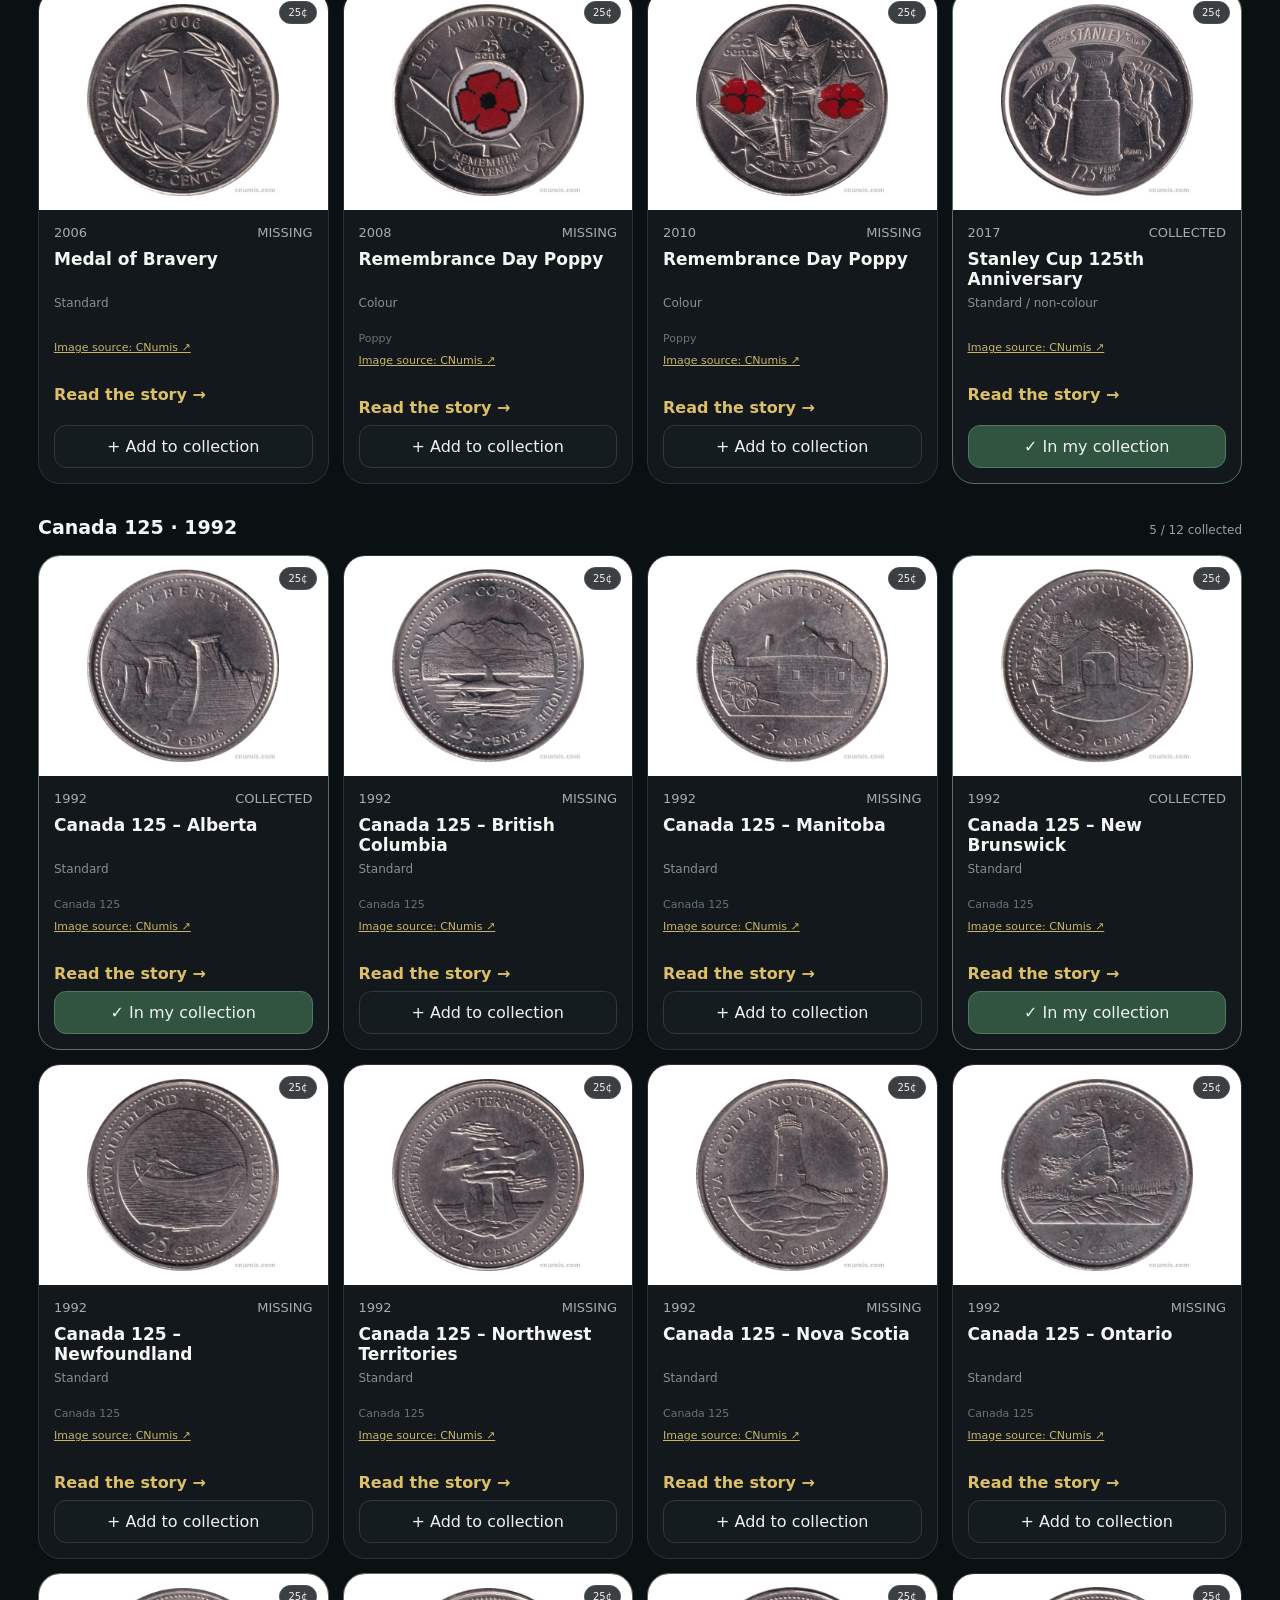
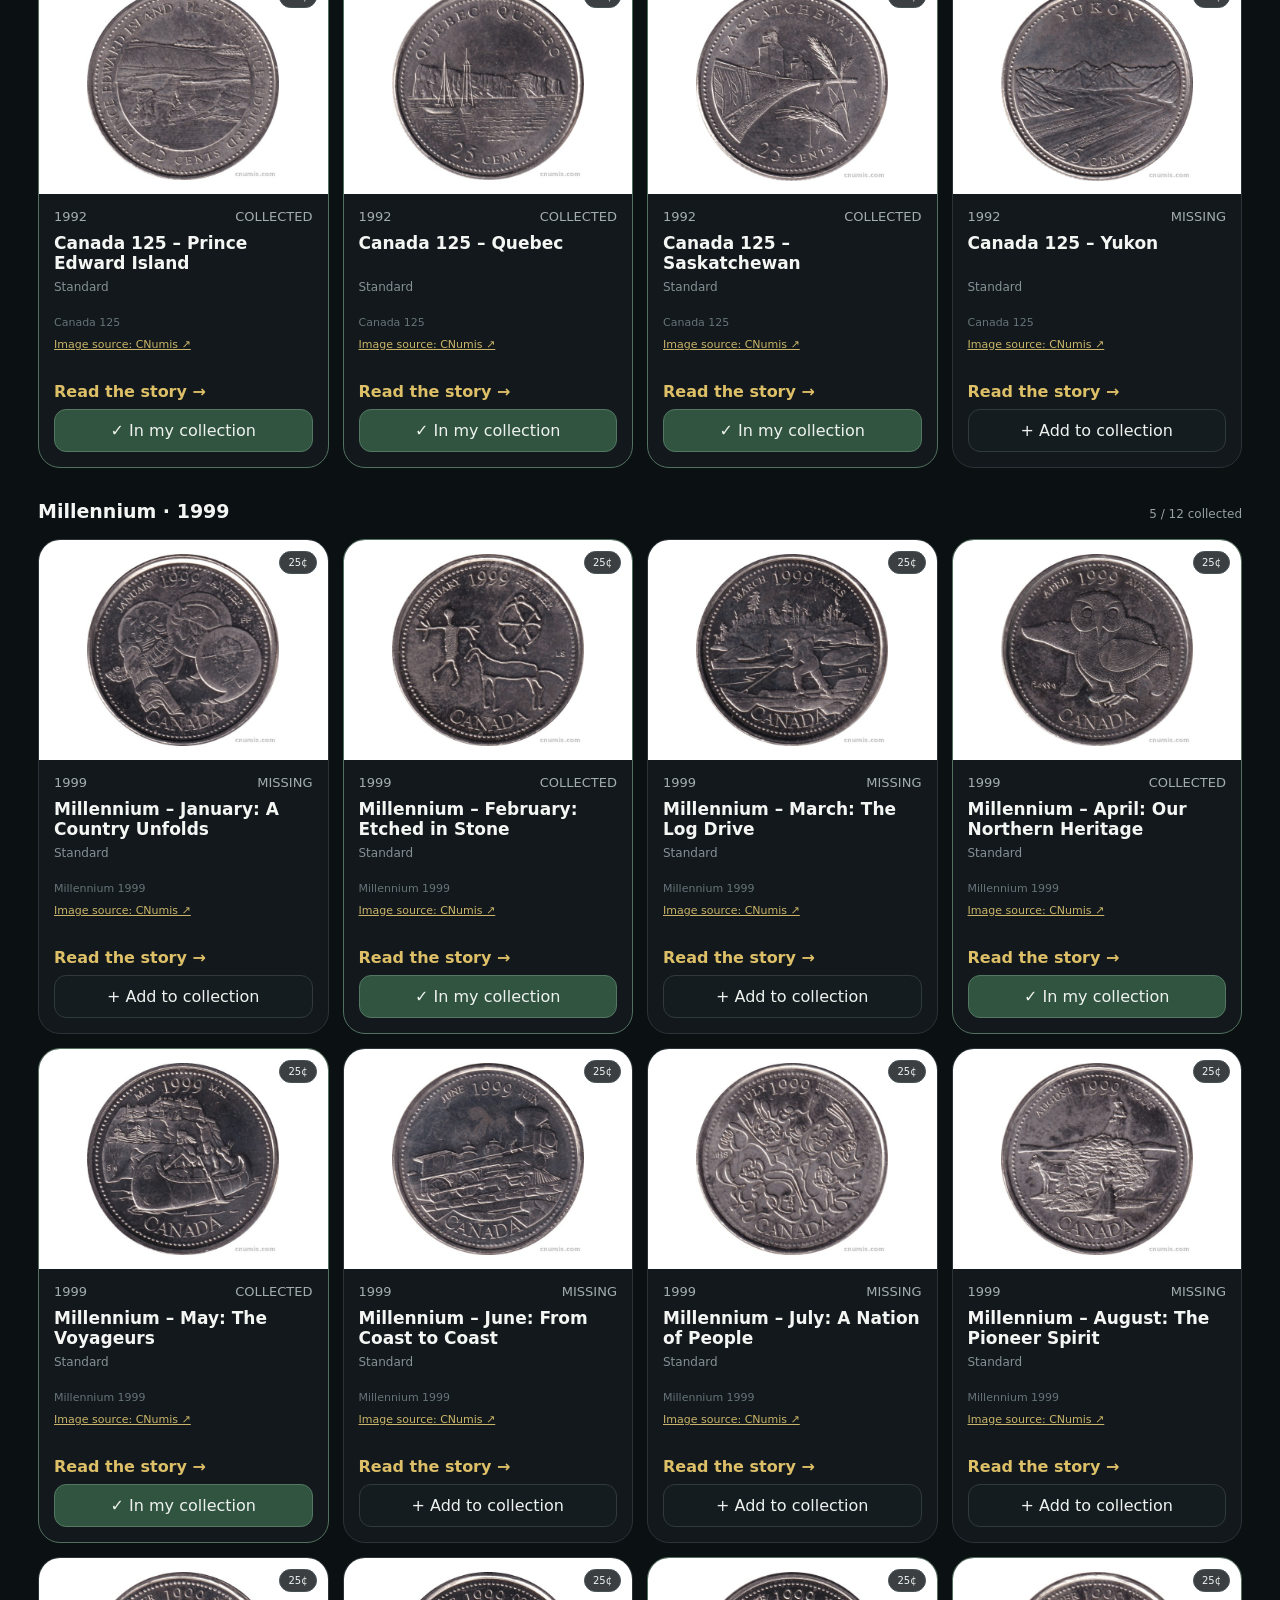
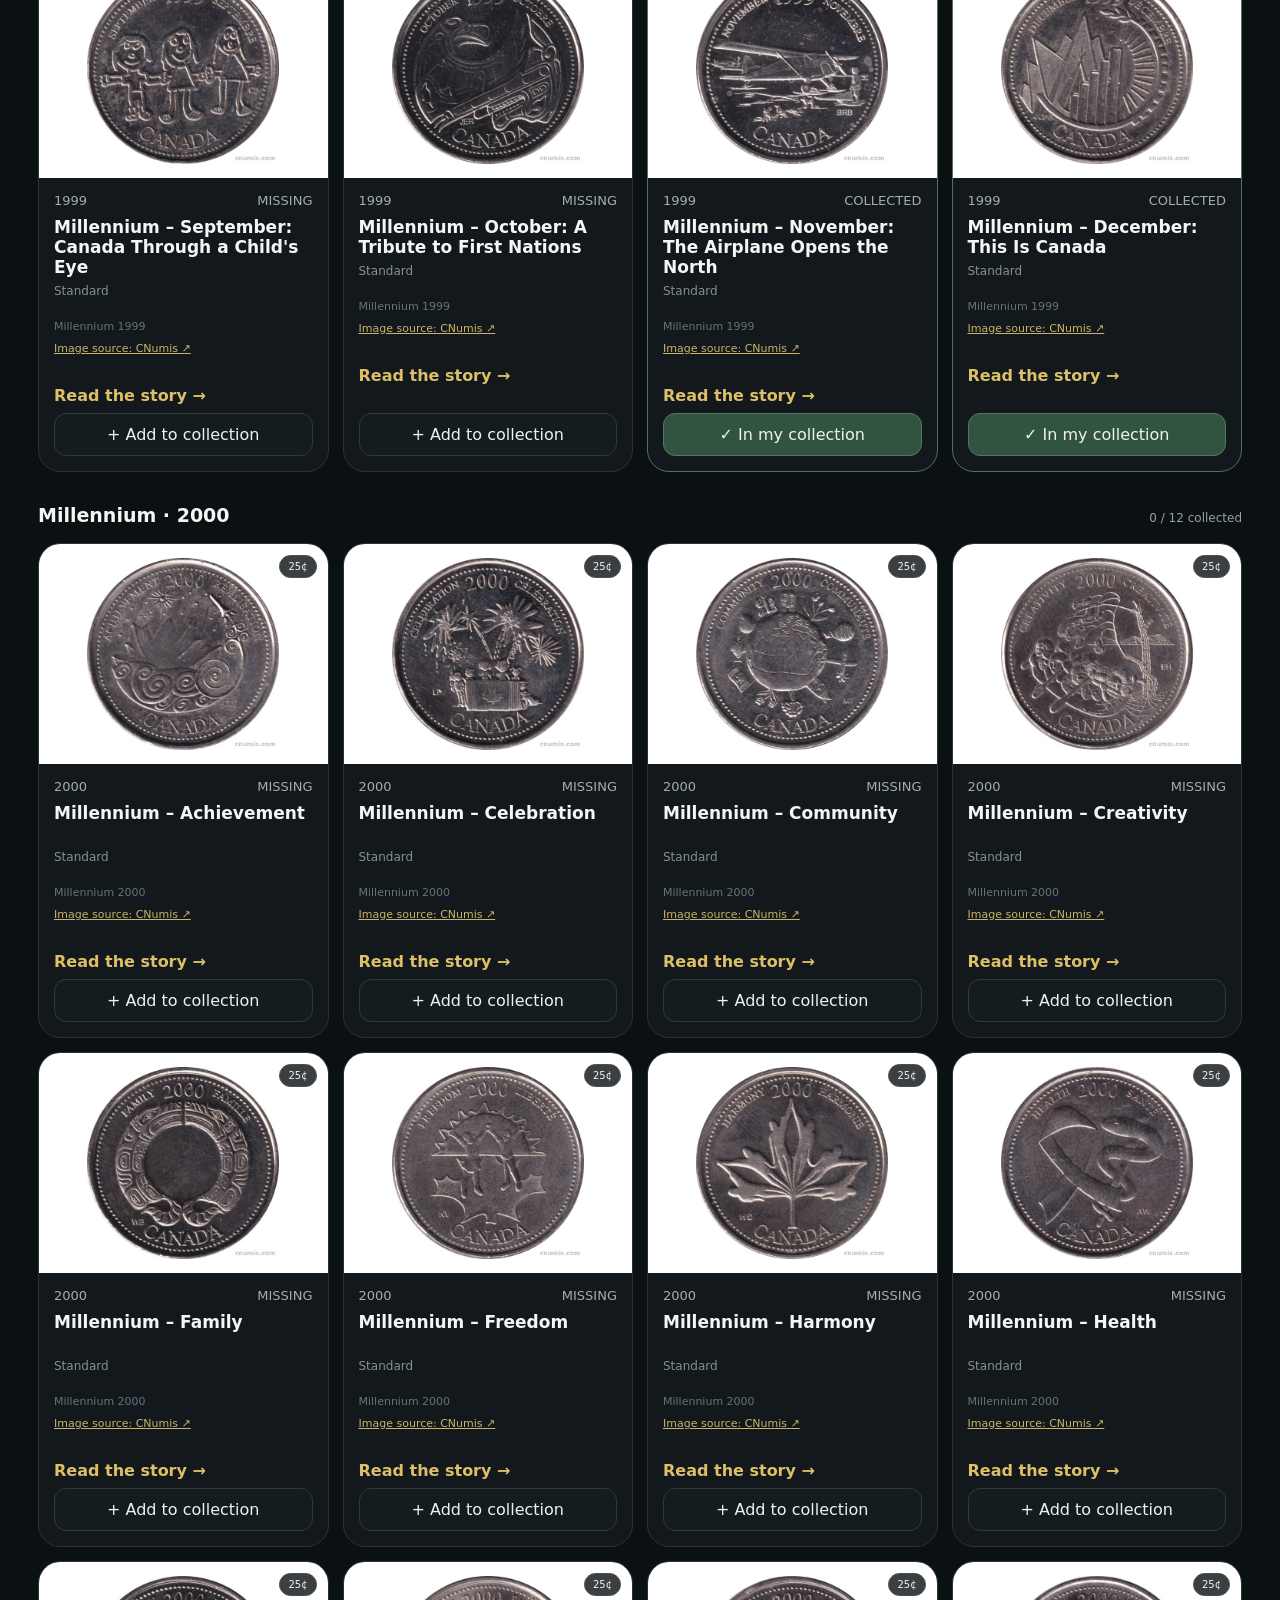
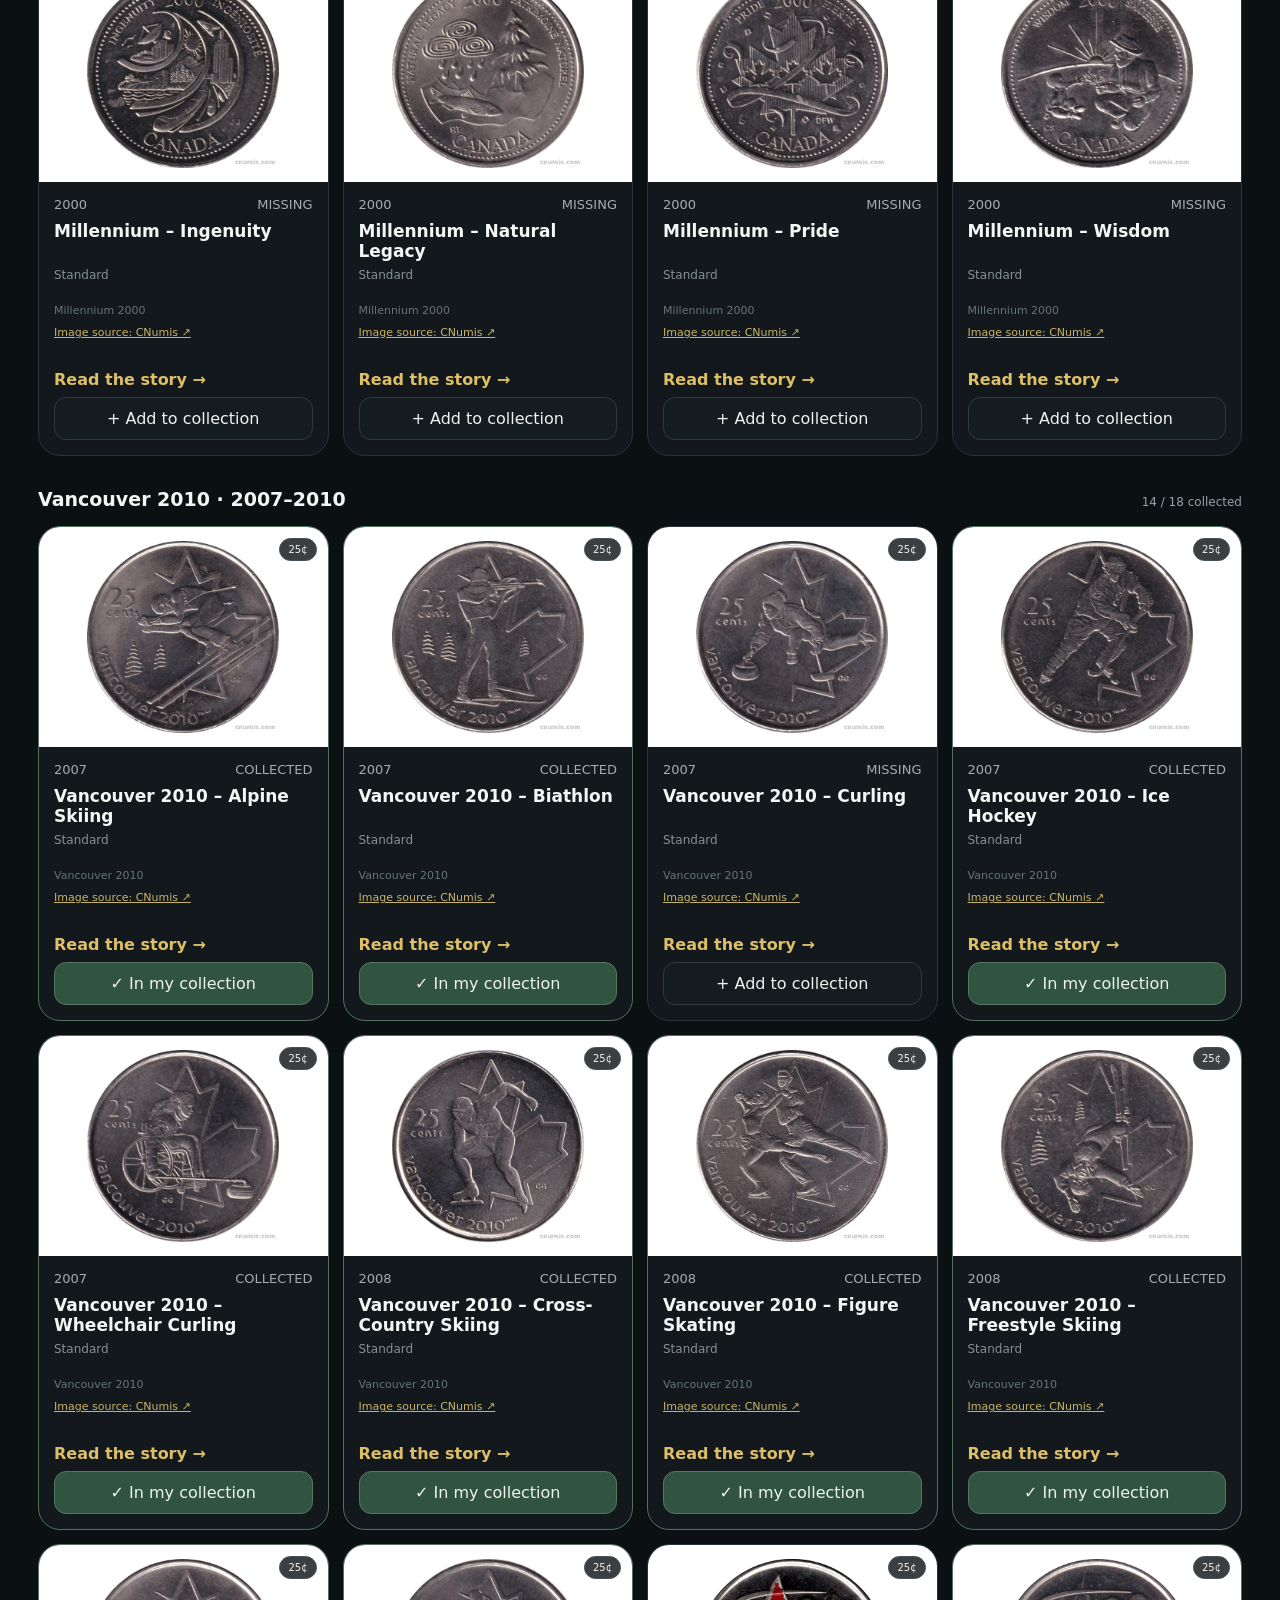
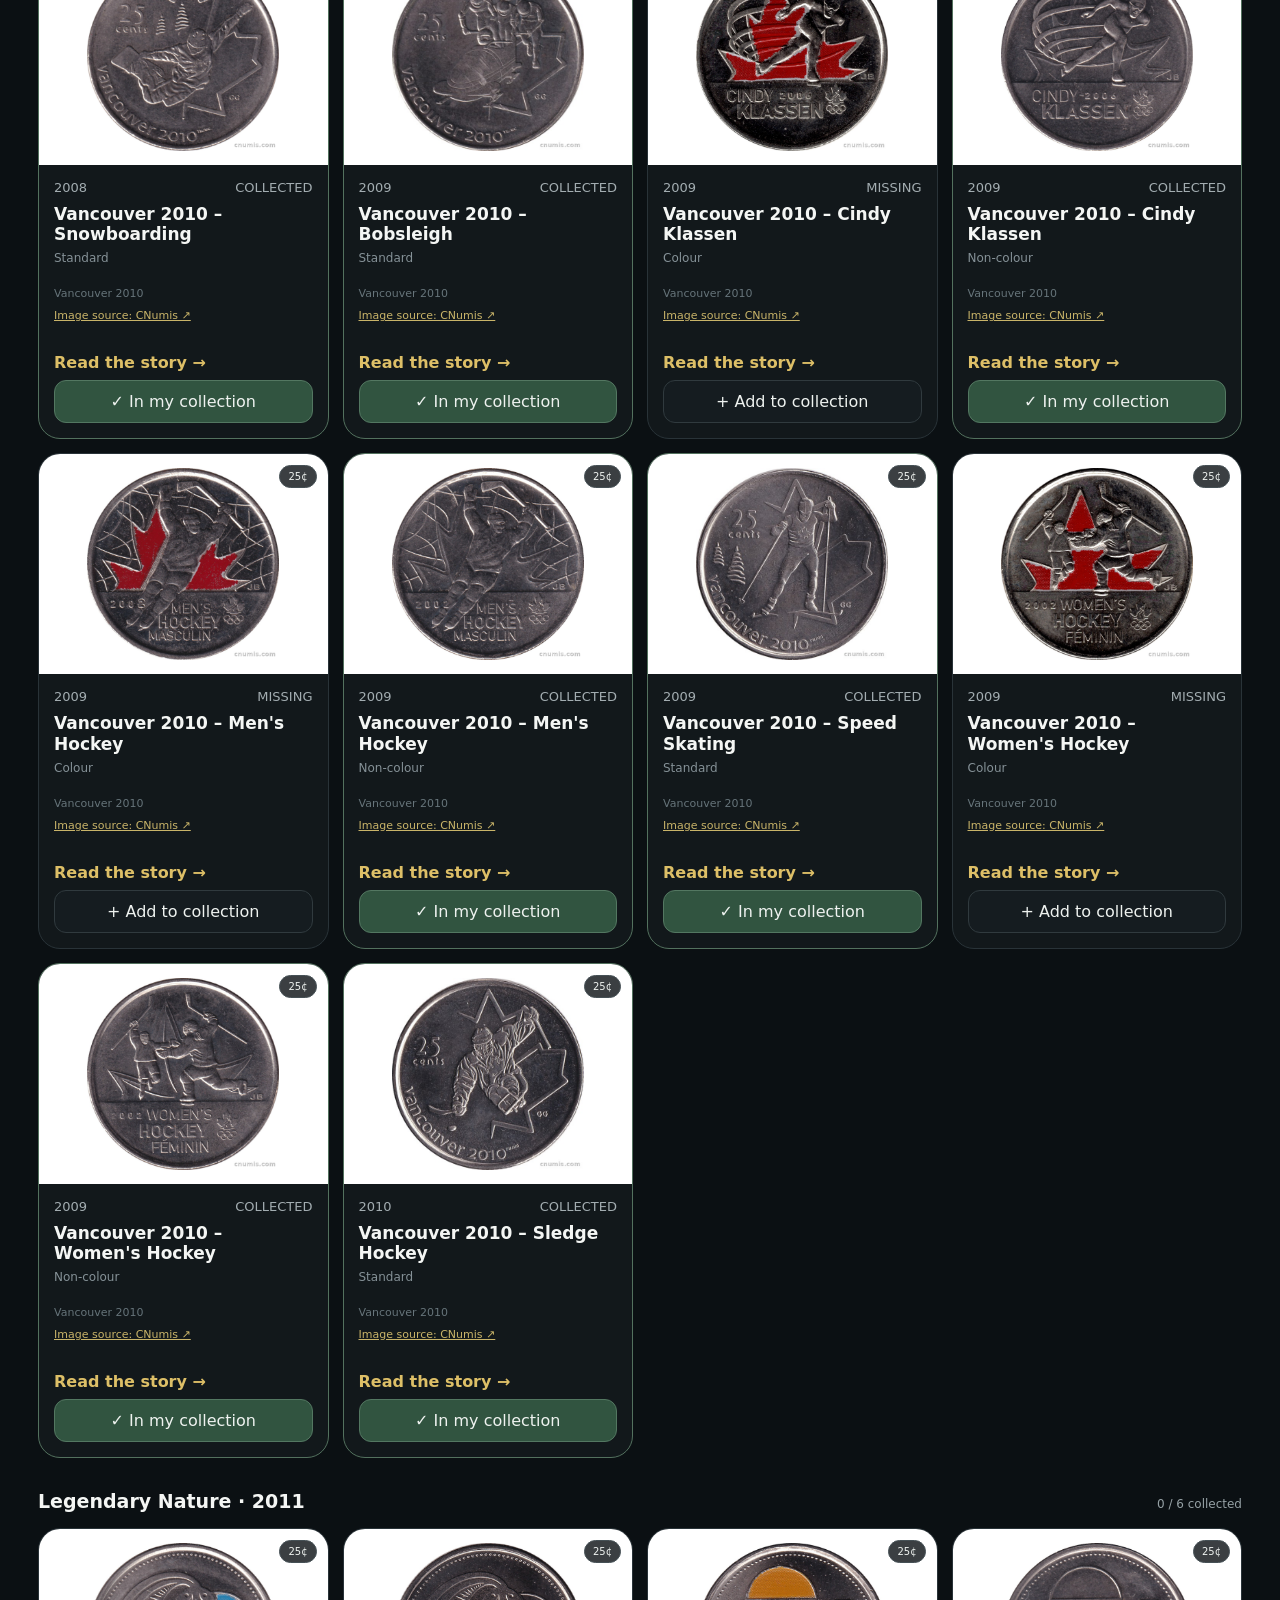
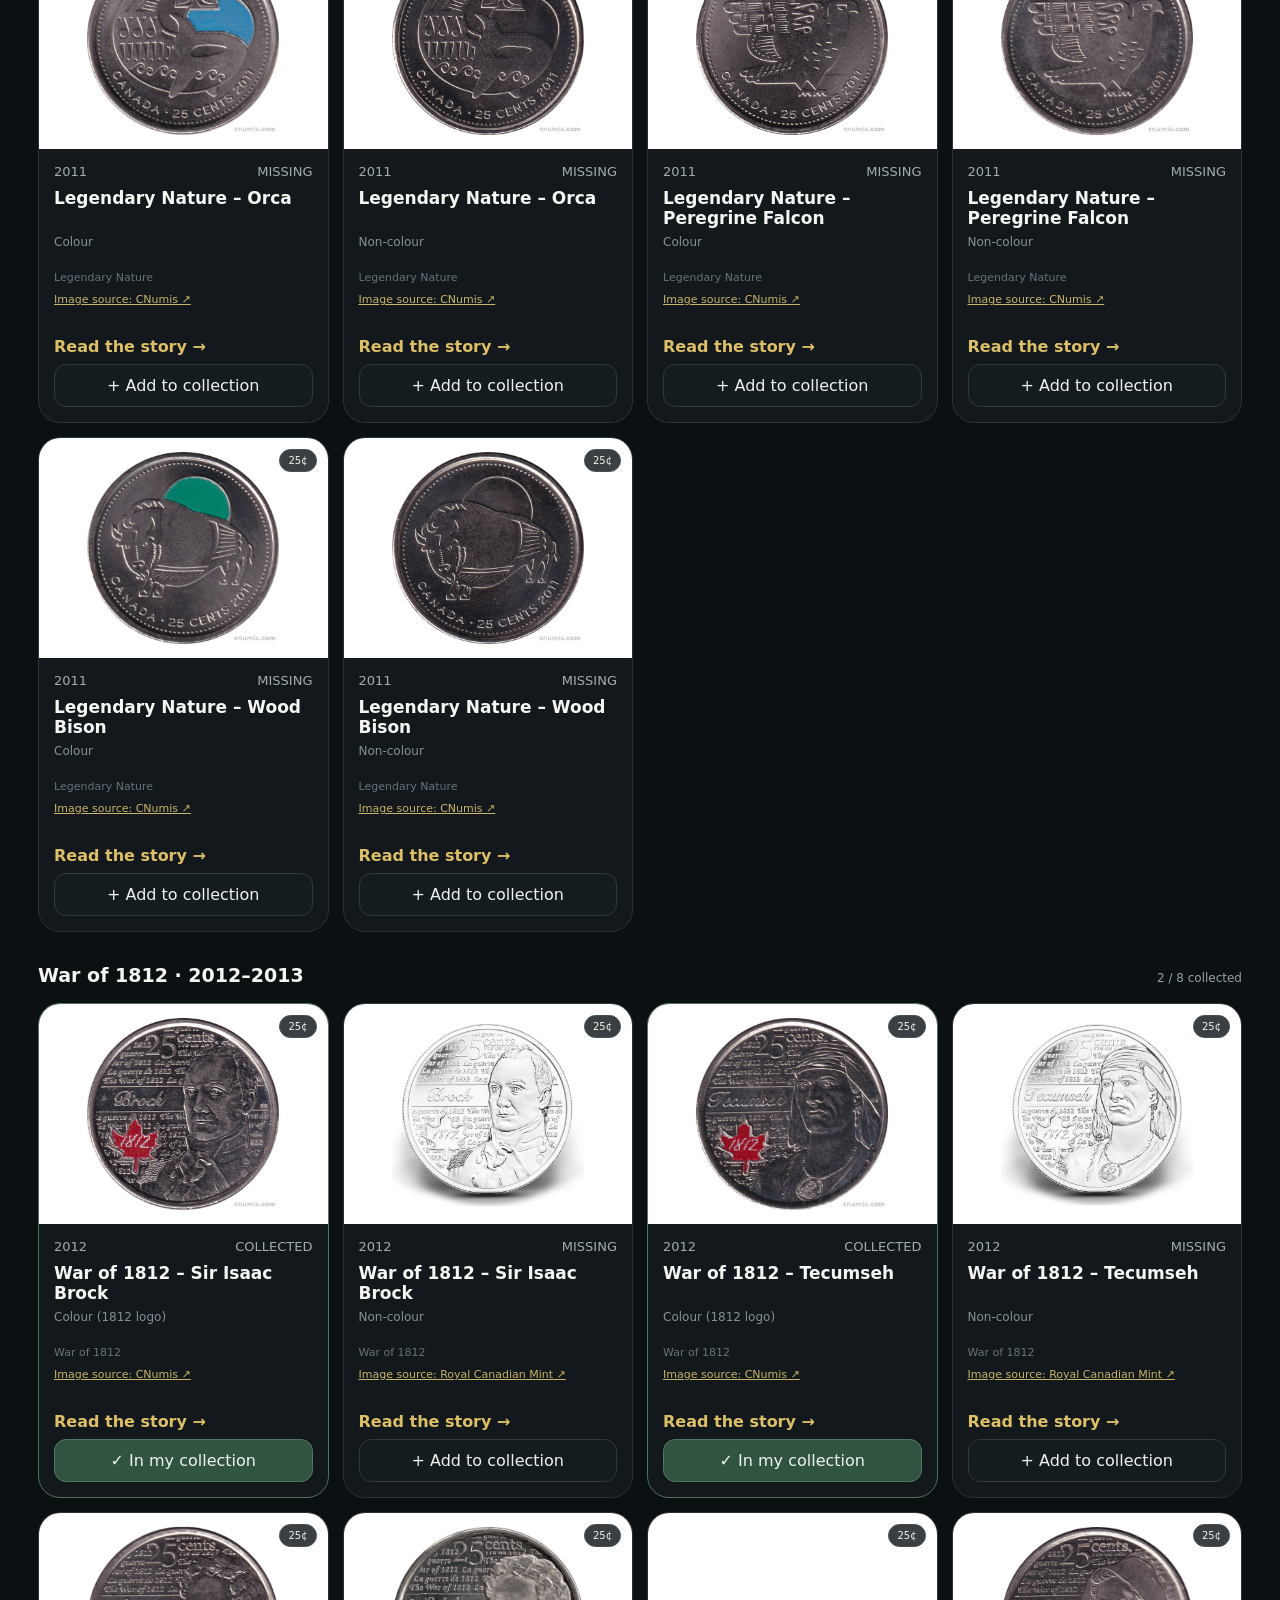
==== commit 69a74b89: "Make device pairing accessible from the collection header" ====
--- a/index.html
+++ b/index.html
@@ -1 +1 @@
-<!doctype html><html lang="en"><head><meta charset="utf-8"><meta name="viewport" content="width=device-width,initial-scale=1"><meta name="theme-color" content="#0b1013"><title>Canadian Coin Collection</title><link rel="stylesheet" href="style.css?v=20261102b"><link rel="apple-touch-icon" sizes="180x180" href="apple-touch-icon.png"><link rel="icon" type="image/png" sizes="192x192" href="icon-192.png"><link rel="manifest" href="manifest.webmanifest"><meta name="apple-mobile-web-app-capable" content="yes"><meta name="apple-mobile-web-app-title" content="My Coins"><meta name="apple-mobile-web-app-status-bar-style" content="black-translucent"></head><body><main><header class="hero"><div><div class="eyebrow">ALEX'S COLLECTION · CANADA 🇨🇦</div><h1>Canadian<br><span>Coin Collection</span></h1><p>Special & commemorative circulation issues</p></div><div class="heroAside"><div class="heroButtons"><button id="openNewCoins" aria-controls="newCoinsPanel" aria-expanded="false">New coins <span id="newCoinCount"></span></button><button class="randomButton" id="randomCoin">Random coin</button></div></div></header><section id="newCoinsPanel" class="newCoinsPanel" aria-labelledby="newCoinsTitle" hidden><div class="reviewHeading"><h2 id="newCoinsTitle">New coins</h2><button id="closeNewCoins">Close</button></div><p>Review new Mint releases and choose what to add to your personal checklist. No account needed. Added coins start as Missing.</p><p class="sourceNote">Decisions save in this browser and in your downloaded backup. Exact photographs and detailed stories may still need verification.</p><p id="newCoinsFeedStatus" role="status">Loading the latest check…</p><div id="newCoinReviews"></div><details><summary>Previous decisions</summary><div id="previousCoinReviews"></div></details></section><section class="toolbar"><input id="search" type="search" placeholder="Search coin, year or series…"><button id="missingBtn">Missing only</button><button id="colouredBtn" aria-pressed="false">Coloured only</button></section><section class="collectionToolbar" aria-label="Collection categories"><label for="categorySelect">Collection</label><select id="categorySelect" aria-label="Collection category"></select></section><section class="stats" id="stats" aria-label="Filter by denomination"></section><div class="resultline"><b id="resultCount"></b><span>Checklist saves automatically on this device</span></div><section id="grid" aria-label="Coins grouped by denomination and release"></section><details class="collectionTools"><summary>Saved collection &amp; backups</summary><p>Your added and removed selections save automatically between visits in this browser. Filters are remembered too. Use Sync between devices to connect your phone and computer, or download a backup to transfer your collection.</p><div class="backupActions"><button id="exportCollection">Download backup</button><label class="backupImport" for="importCollection">Restore backup<input id="importCollection" type="file" accept=".json,application/json"></label></div><p>On iPhone: open in Safari, choose Share → Add to Home Screen. Your browser and Home Screen app may use separate storage; connect both with your secret sync link or restore a backup.</p></details><footer>Personal collecting checklist · Photos: CNumis, Wikimedia Commons & Royal Canadian Mint &amp; Imaginaire · <a href="https://cnumis.com/en/catalog/global-images/canada-16" target="_blank" rel="noopener noreferrer">Image use &amp; sources</a> · <span id="catalogueTotal">173</span> checklist entries · 5 standard design references · exact variant photos where available.</footer></main><dialog id="photoDialog" aria-labelledby="photoTitle"><button id="closePhoto" aria-label="Close enlarged image">Close ×</button><h2 id="photoTitle"></h2><p id="photoVariant"></p><div id="photoFrame"><img id="largePhoto" alt=""></div><p><a class="storyLink" id="photoStory">Read the story →</a></p><p><a id="photoSource" target="_blank" rel="noopener noreferrer"></a></p></dialog><div id="saveStatus" role="status" aria-live="polite"></div><script src="data.js?v=20261102b"></script><script src="images.js?v=20261102b"></script><script src="collection.js?v=20261102b"></script><script src="new-coins.js?v=20261102b"></script><script src="categories.js?v=20261102b"></script><script src="app.js?v=20261102b"></script><script src="new-coins-ui.js?v=20261102b"></script><script src="sync.js?v=20261102b"></script><script src="install.js?v=20261102b"></script></body></html>+<!doctype html><html lang="en"><head><meta charset="utf-8"><meta name="viewport" content="width=device-width,initial-scale=1"><meta name="theme-color" content="#0b1013"><title>Canadian Coin Collection</title><link rel="stylesheet" href="style.css?v=20261102c"><link rel="apple-touch-icon" sizes="180x180" href="apple-touch-icon.png"><link rel="icon" type="image/png" sizes="192x192" href="icon-192.png"><link rel="manifest" href="manifest.webmanifest"><meta name="apple-mobile-web-app-capable" content="yes"><meta name="apple-mobile-web-app-title" content="My Coins"><meta name="apple-mobile-web-app-status-bar-style" content="black-translucent"></head><body><main><header class="hero"><div><div class="eyebrow">ALEX'S COLLECTION · CANADA 🇨🇦</div><h1>Canadian<br><span>Coin Collection</span></h1><p>Special & commemorative circulation issues</p></div><div class="heroAside"><div class="heroButtons"><button id="openNewCoins" aria-controls="newCoinsPanel" aria-expanded="false">New coins <span id="newCoinCount"></span></button><button class="randomButton" id="randomCoin">Random coin</button></div></div></header><section id="newCoinsPanel" class="newCoinsPanel" aria-labelledby="newCoinsTitle" hidden><div class="reviewHeading"><h2 id="newCoinsTitle">New coins</h2><button id="closeNewCoins">Close</button></div><p>Review new Mint releases and choose what to add to your personal checklist. No account needed. Added coins start as Missing.</p><p class="sourceNote">Decisions save in this browser and in your downloaded backup. Exact photographs and detailed stories may still need verification.</p><p id="newCoinsFeedStatus" role="status">Loading the latest check…</p><div id="newCoinReviews"></div><details><summary>Previous decisions</summary><div id="previousCoinReviews"></div></details></section><section class="toolbar"><input id="search" type="search" placeholder="Search coin, year or series…"><button id="missingBtn">Missing only</button><button id="colouredBtn" aria-pressed="false">Coloured only</button></section><section class="collectionToolbar" aria-label="Collection categories"><label for="categorySelect">Collection</label><select id="categorySelect" aria-label="Collection category"></select></section><section class="stats" id="stats" aria-label="Filter by denomination"></section><div class="resultline"><b id="resultCount"></b><span>Checklist saves automatically on this device</span></div><section id="grid" aria-label="Coins grouped by denomination and release"></section><details class="collectionTools"><summary>Saved collection &amp; backups</summary><p>Your added and removed selections save automatically between visits in this browser. Filters are remembered too. Use Sync between devices to connect your phone and computer, or download a backup to transfer your collection.</p><div class="backupActions"><button id="exportCollection">Download backup</button><label class="backupImport" for="importCollection">Restore backup<input id="importCollection" type="file" accept=".json,application/json"></label></div><p>On iPhone: open in Safari, choose Share → Add to Home Screen. Your browser and Home Screen app may use separate storage; connect both with your secret sync link or restore a backup.</p></details><footer>Personal collecting checklist · Photos: CNumis, Wikimedia Commons & Royal Canadian Mint &amp; Imaginaire · <a href="https://cnumis.com/en/catalog/global-images/canada-16" target="_blank" rel="noopener noreferrer">Image use &amp; sources</a> · <span id="catalogueTotal">173</span> checklist entries · 5 standard design references · exact variant photos where available.</footer></main><dialog id="photoDialog" aria-labelledby="photoTitle"><button id="closePhoto" aria-label="Close enlarged image">Close ×</button><h2 id="photoTitle"></h2><p id="photoVariant"></p><div id="photoFrame"><img id="largePhoto" alt=""></div><p><a class="storyLink" id="photoStory">Read the story →</a></p><p><a id="photoSource" target="_blank" rel="noopener noreferrer"></a></p></dialog><div id="saveStatus" role="status" aria-live="polite"></div><script src="data.js?v=20261102c"></script><script src="images.js?v=20261102c"></script><script src="collection.js?v=20261102c"></script><script src="new-coins.js?v=20261102c"></script><script src="categories.js?v=20261102c"></script><script src="app.js?v=20261102c"></script><script src="new-coins-ui.js?v=20261102c"></script><script src="sync.js?v=20261102c"></script><script src="install.js?v=20261102c"></script></body></html>
--- a/style.css
+++ b/style.css
@@ -63,3 +63,5 @@
 /* Progress cards are the denomination filters; keep the search controls on one row. */
 .toolbar{flex-wrap:nowrap;align-items:center}.toolbar input[type=search]{width:0;min-width:0;flex:1 1 0;padding:11px 12px}.toolbar>button{flex:0 0 auto;white-space:nowrap;font-size:14px;padding:11px 12px}.stats{grid-template-columns:repeat(3,minmax(0,1fr))}.stats .stat{font:inherit;color:inherit;text-align:left;white-space:normal;cursor:pointer;border-radius:18px;min-width:0}.stats .stat:hover{border-color:#8e7b46}.stats .stat.selected{border-color:#ddbf67;background:#25261c}.stats .stat.selected b{color:#ddbf67}.stats .stat b{font-size:clamp(17px,2vw,21px)}.stats .stat small{font-size:12px}@media(max-width:720px){.stats{grid-template-columns:repeat(2,minmax(0,1fr))}.toolbar{gap:6px}.toolbar>button{font-size:12px;padding:11px 9px}.toolbar input[type=search]{font-size:13px;padding:11px 10px}}@media(max-width:350px){.toolbar>button{font-size:10px;padding:11px 6px}.toolbar input[type=search]{font-size:12px;padding:11px 7px}}
 .syncLinkLabel{display:grid;gap:8px;margin:18px 0;color:#b9c7cc}.syncLinkLabel input{width:100%;min-width:0;max-width:100%;font-size:13px;border-radius:12px}.collectionTools>button{margin:8px 8px 8px 0}#syncStatus{color:#ddbf67;overflow-wrap:anywhere}
+
+#syncPanel{scroll-margin-top:150px}
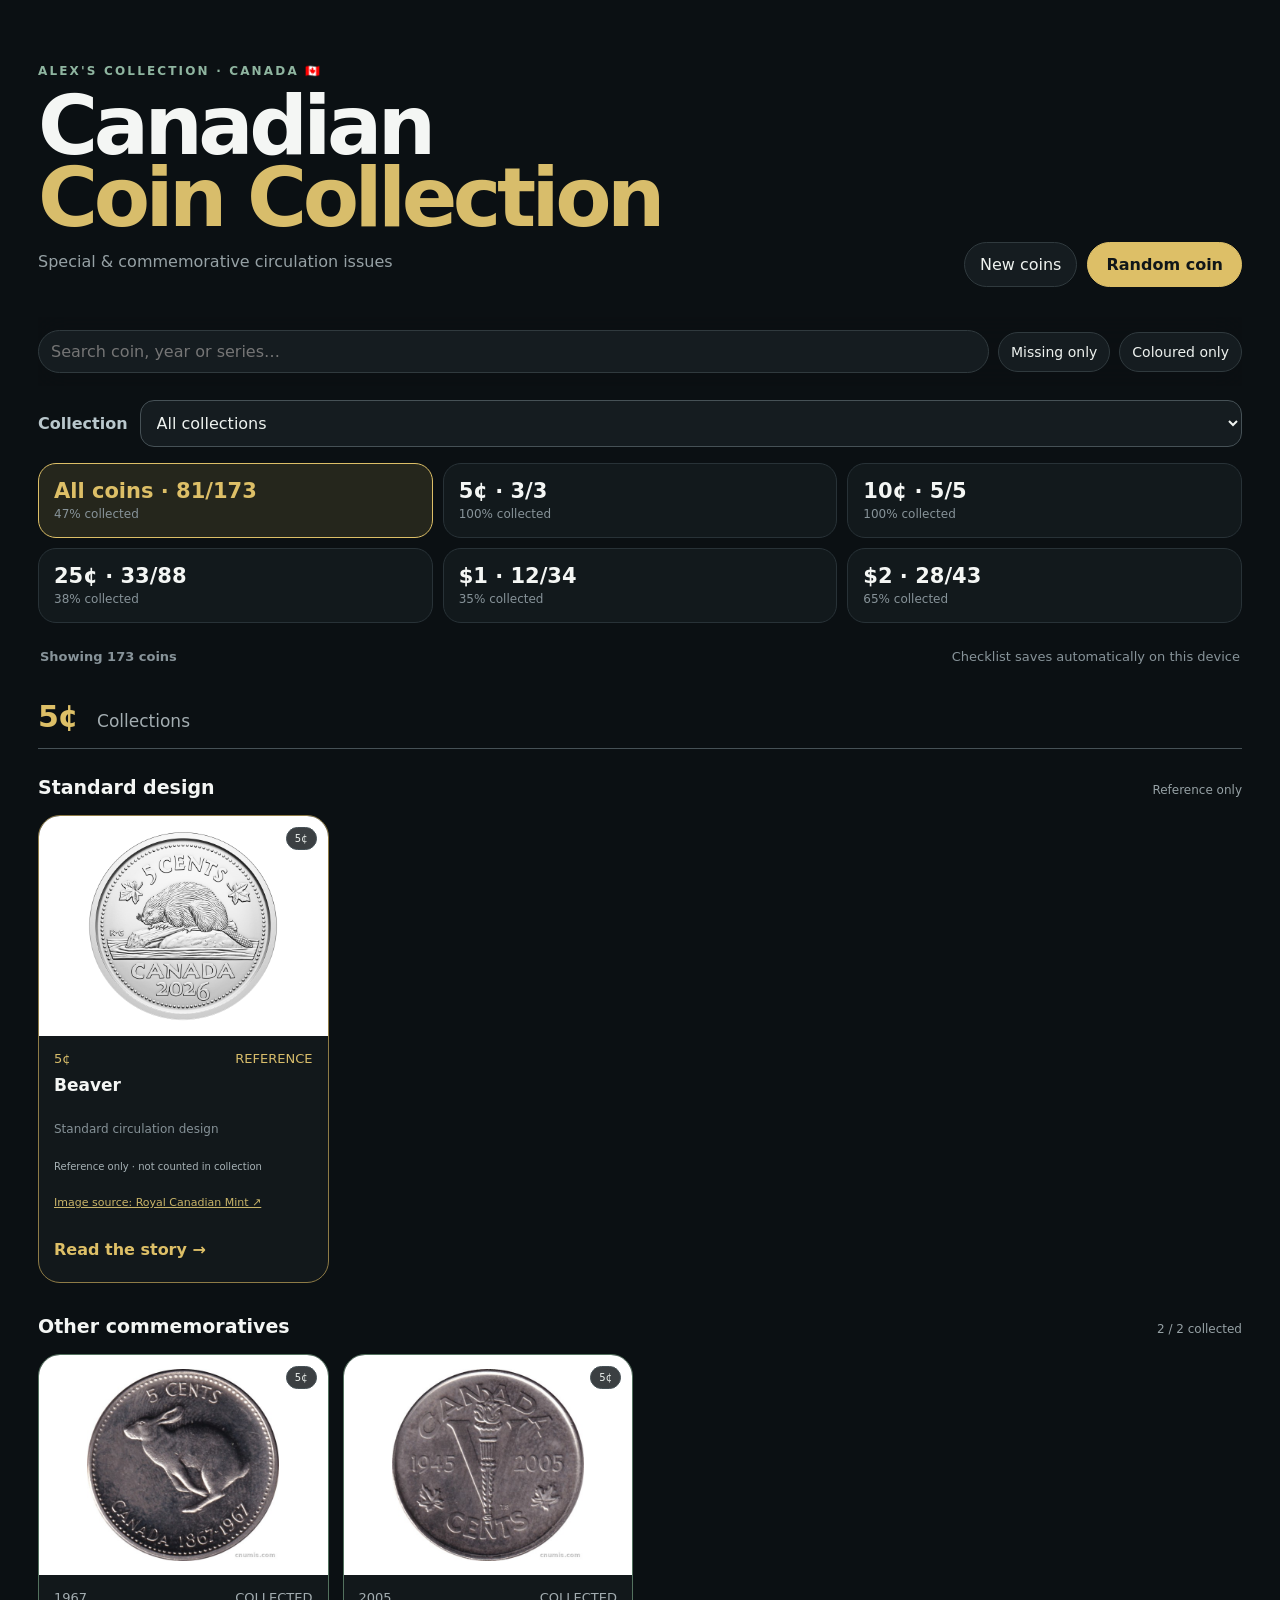
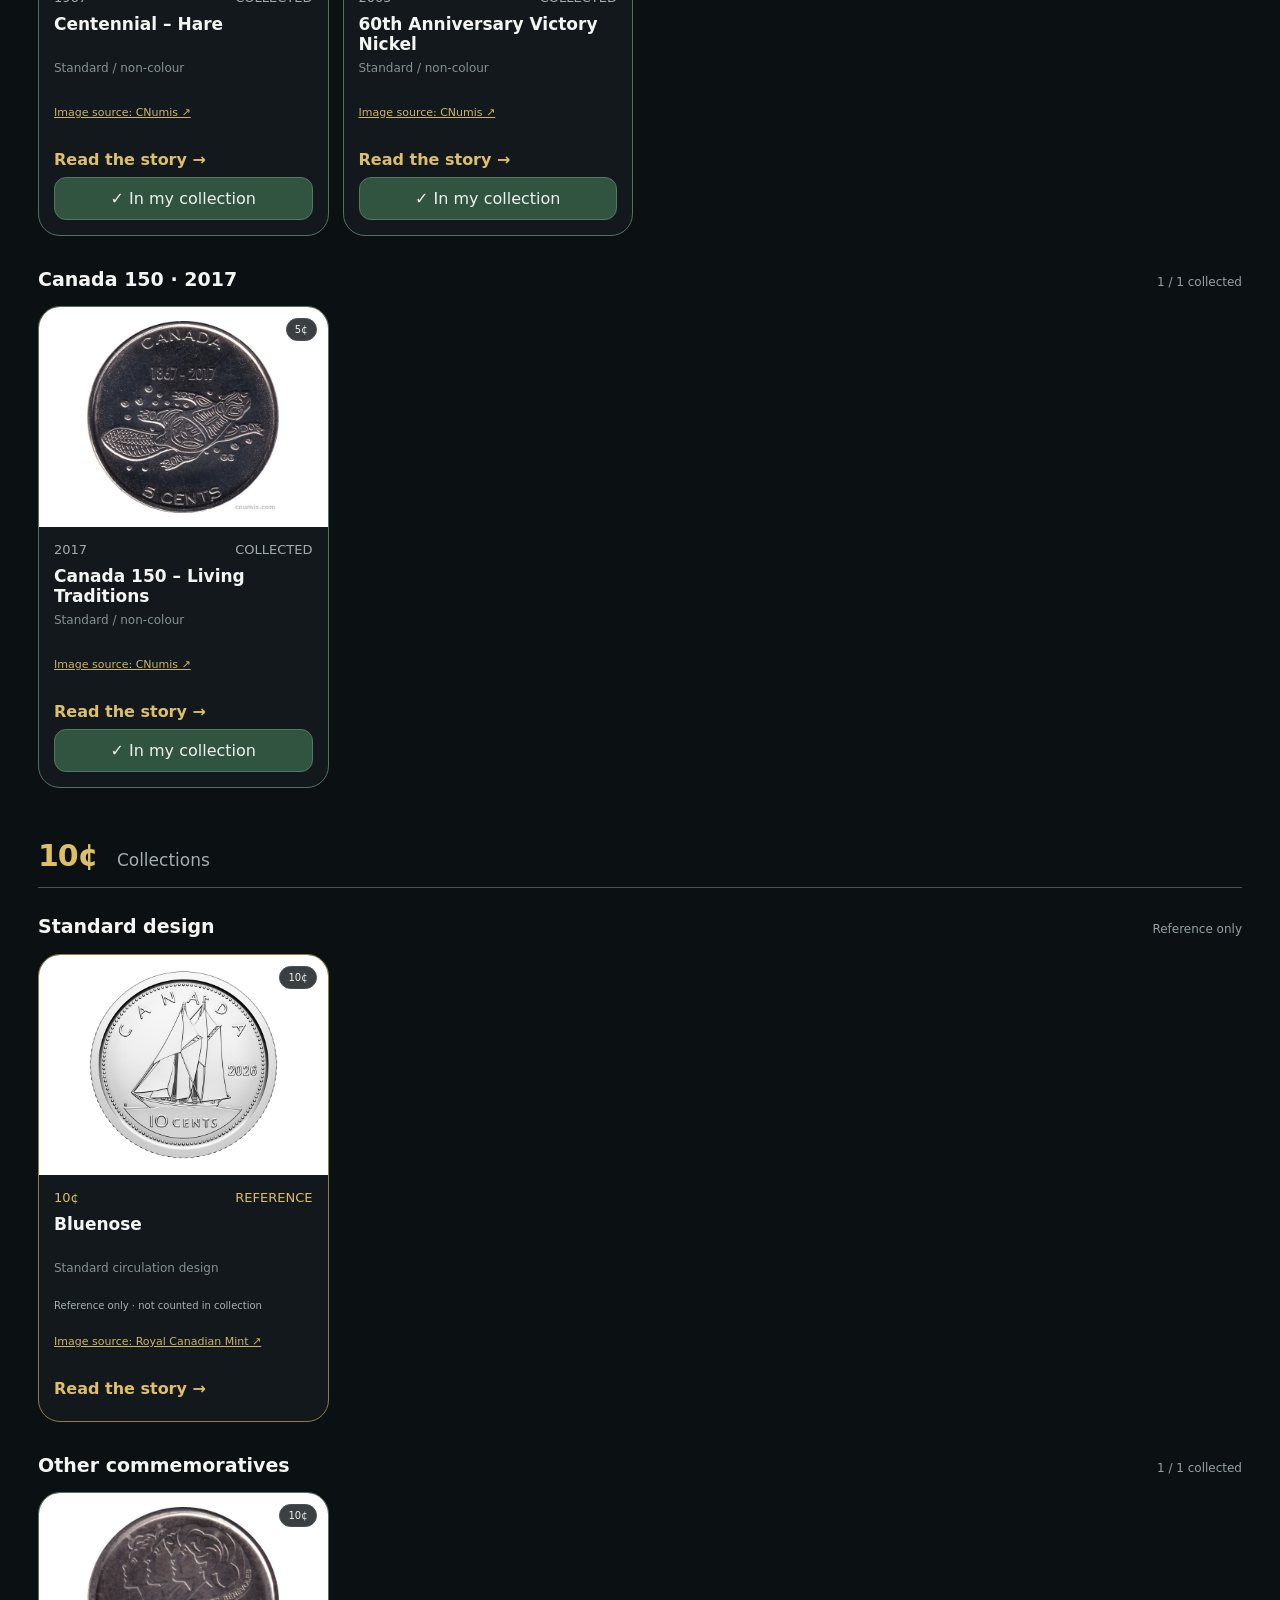
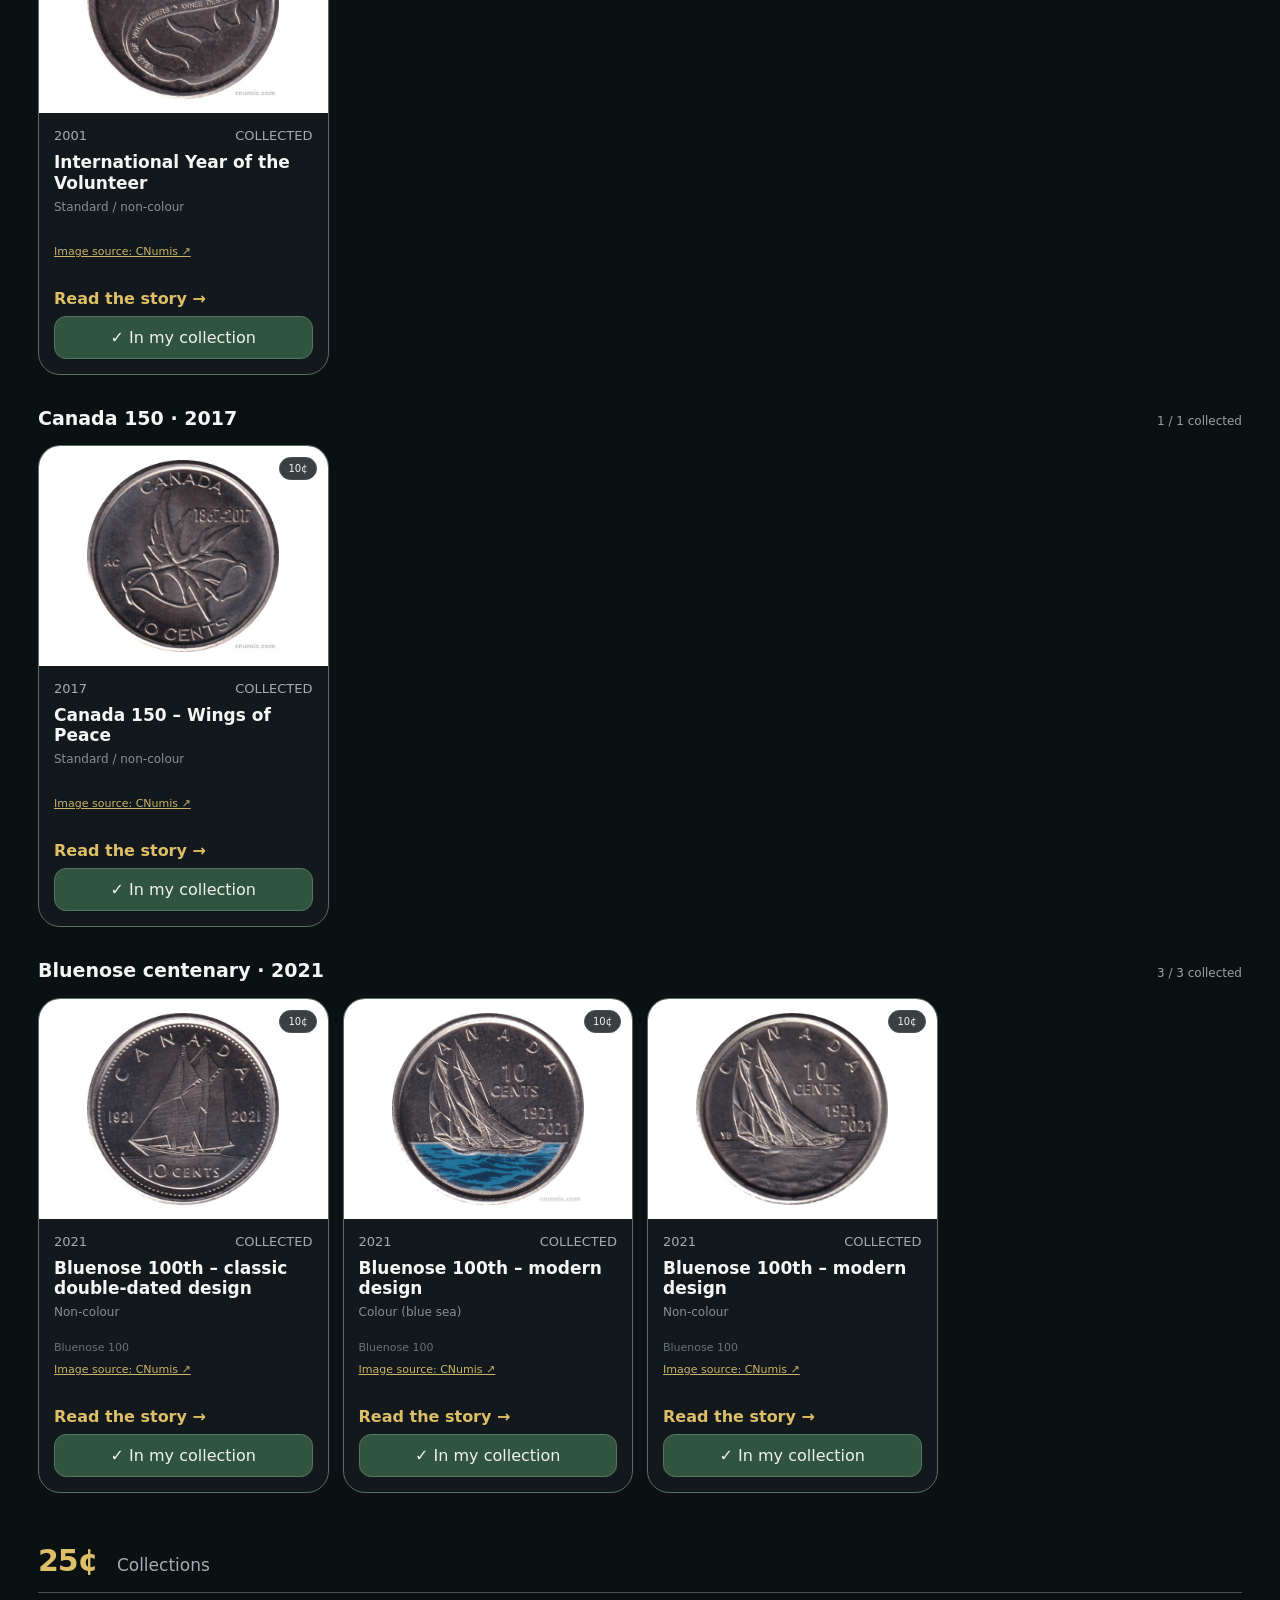
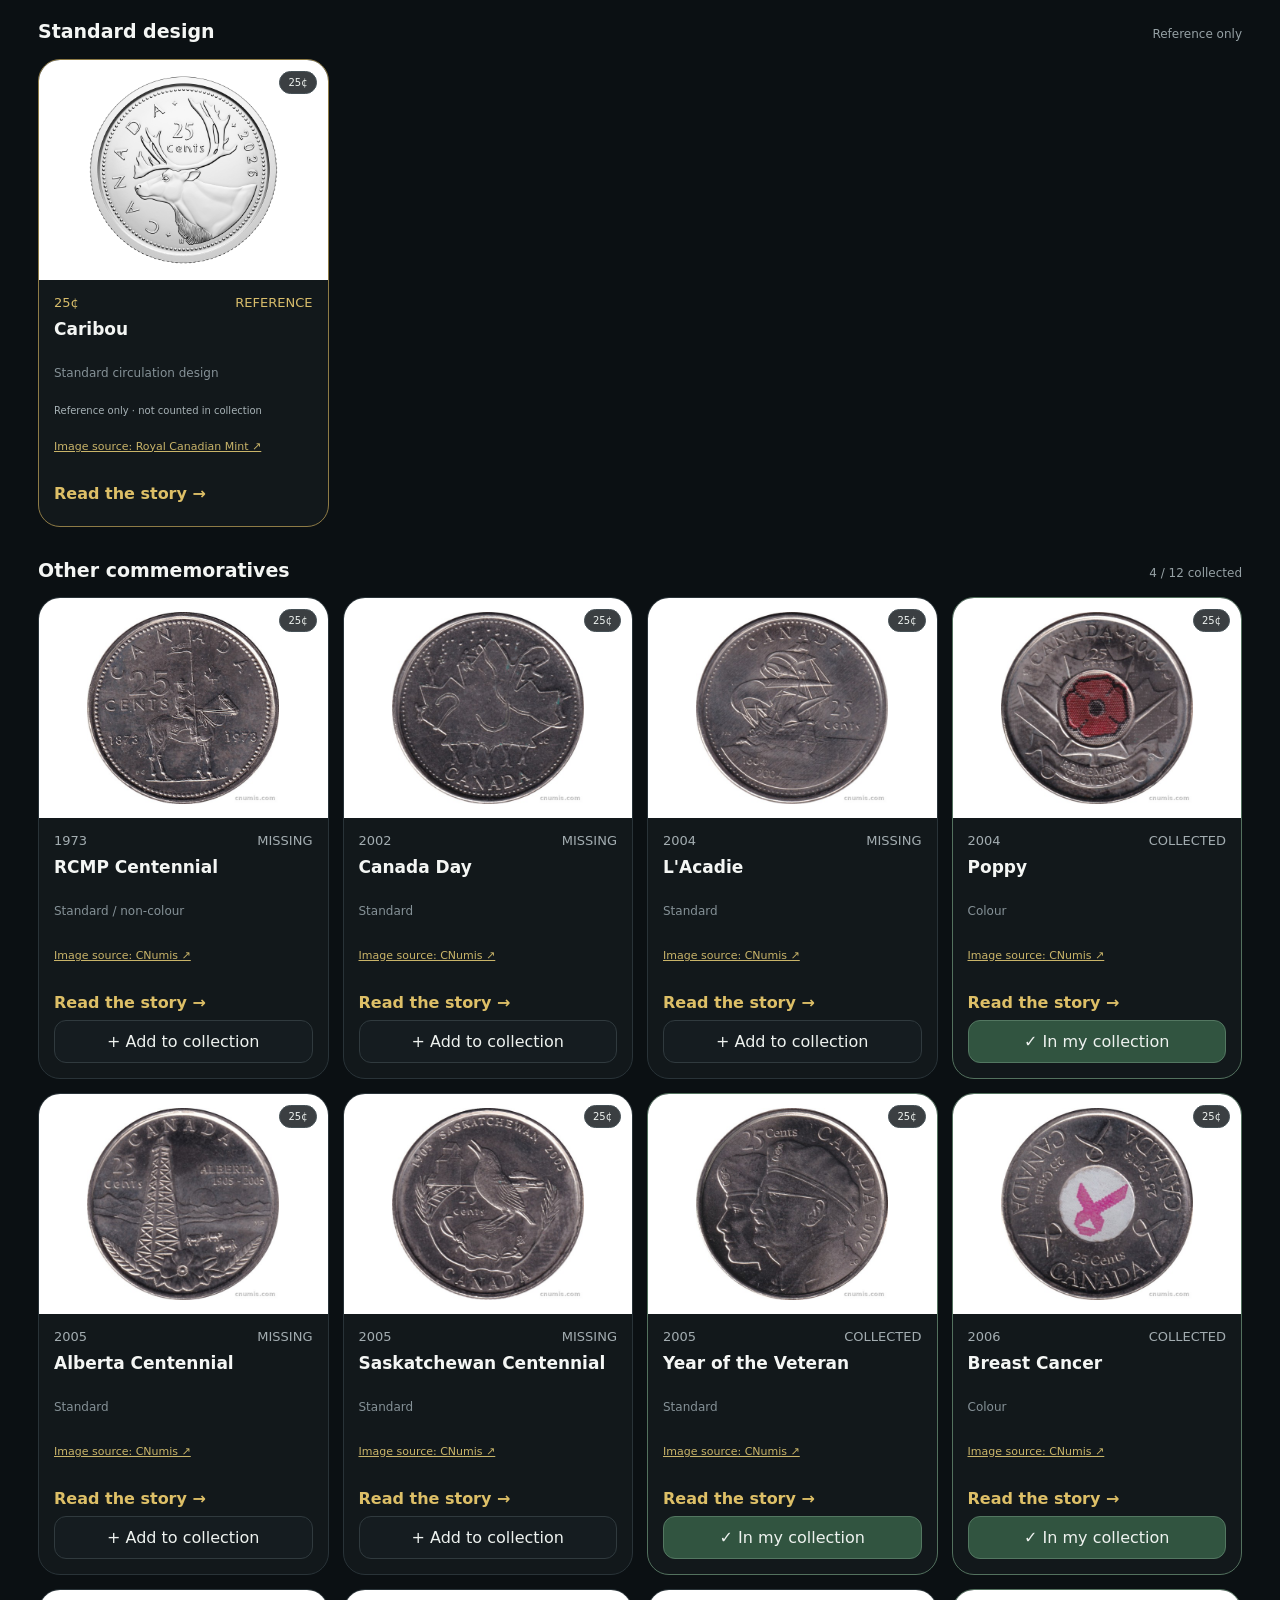
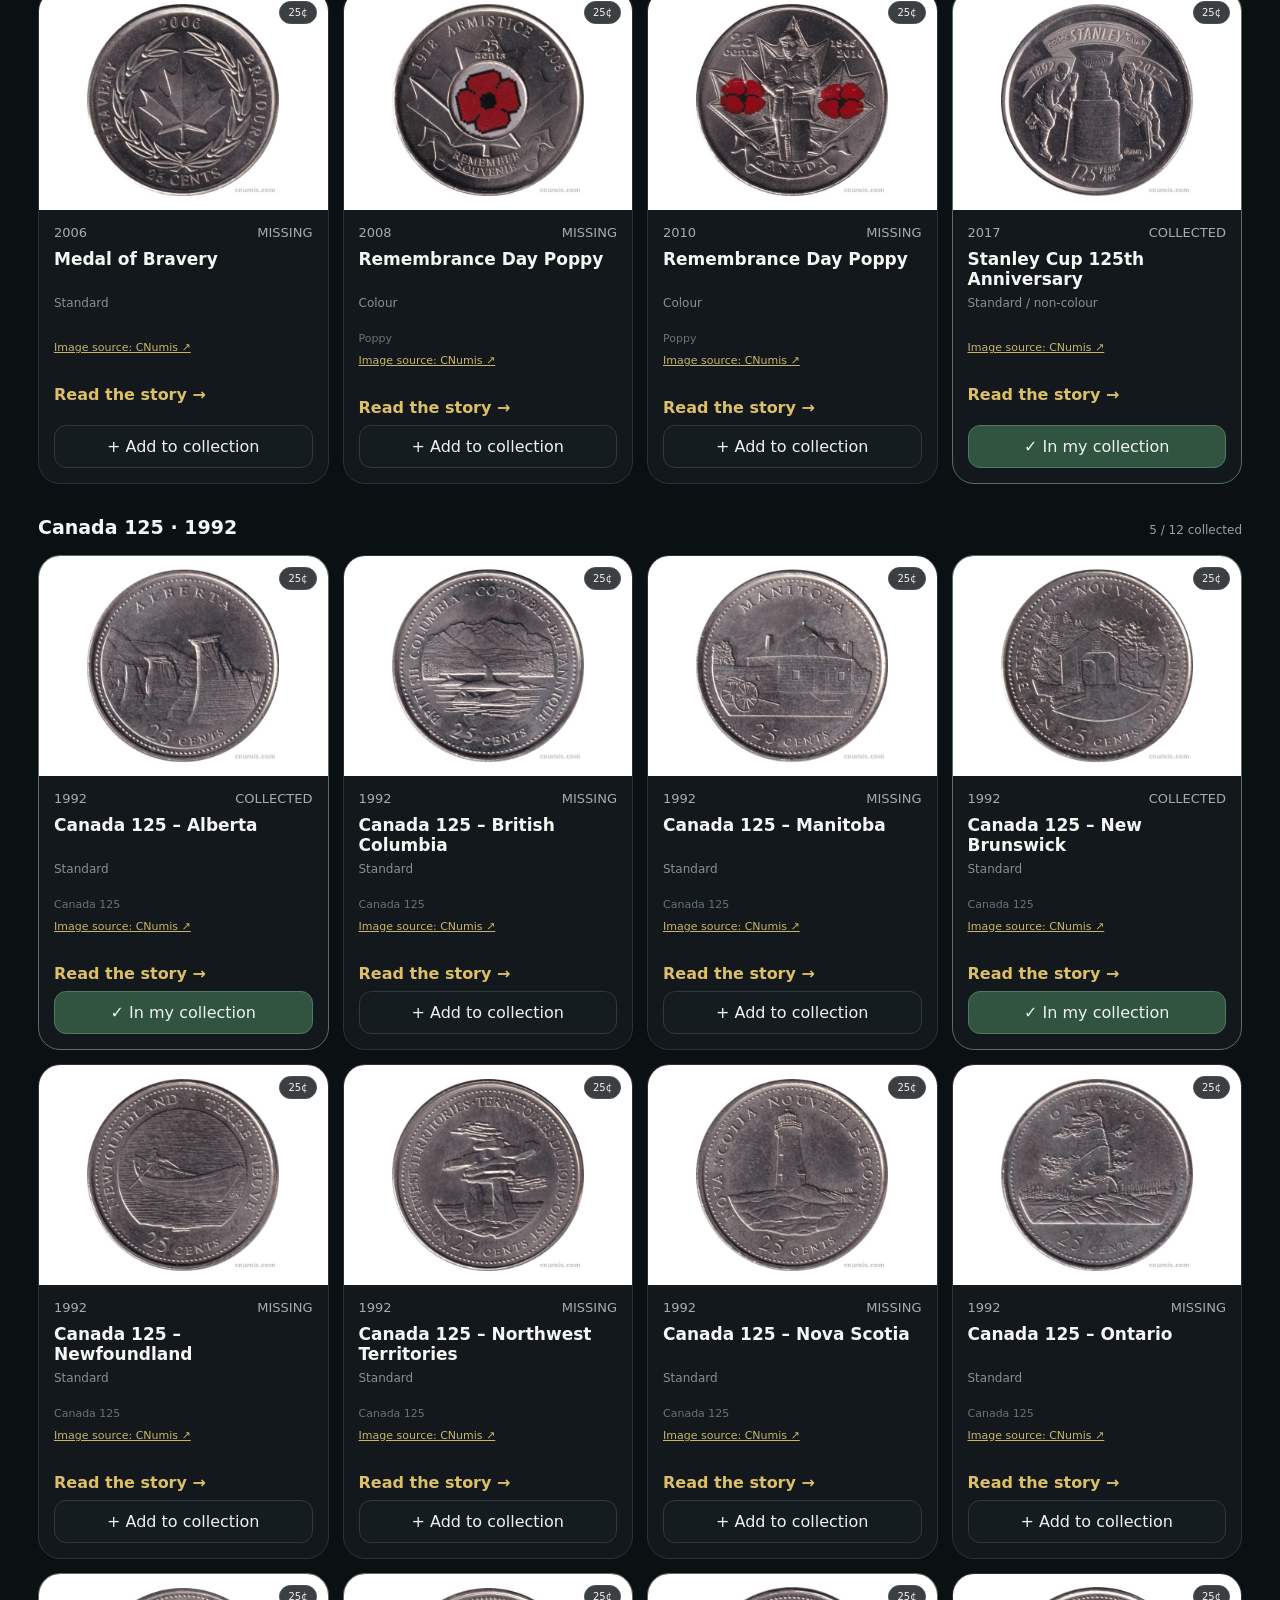
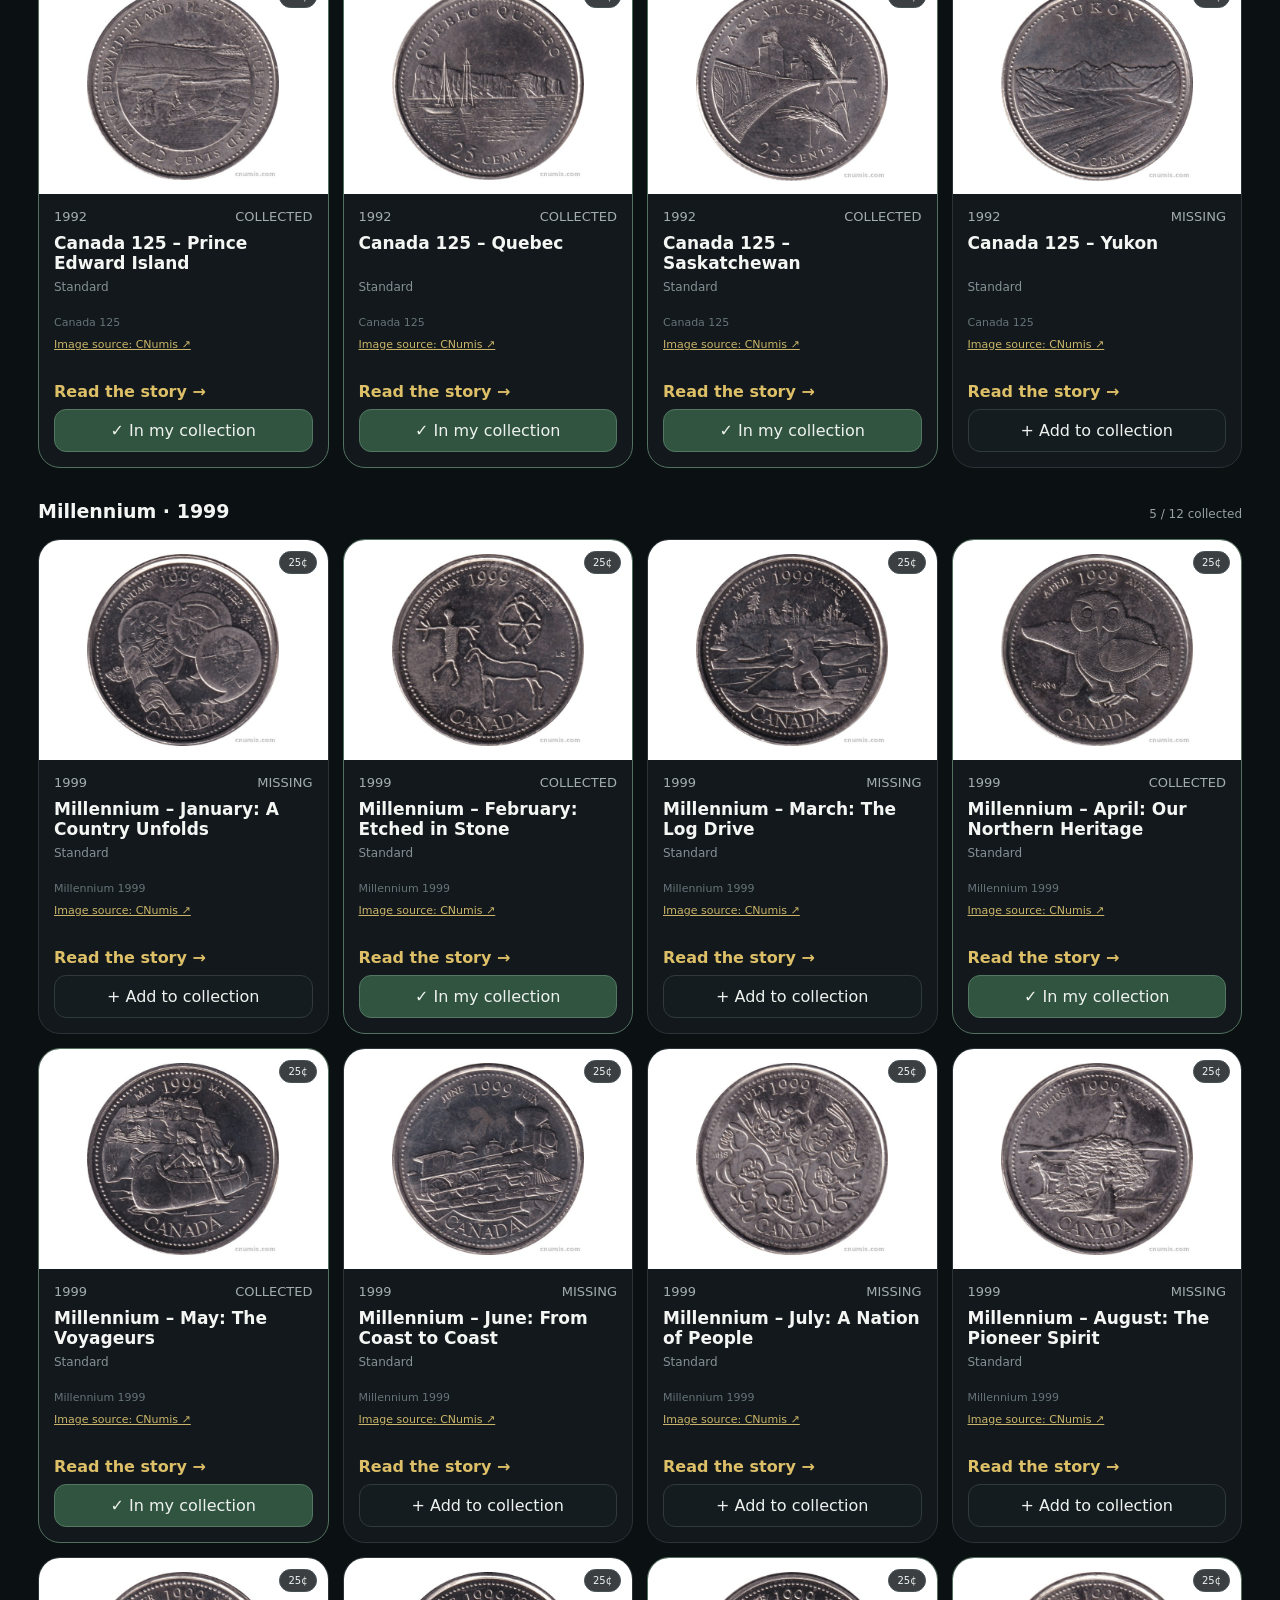
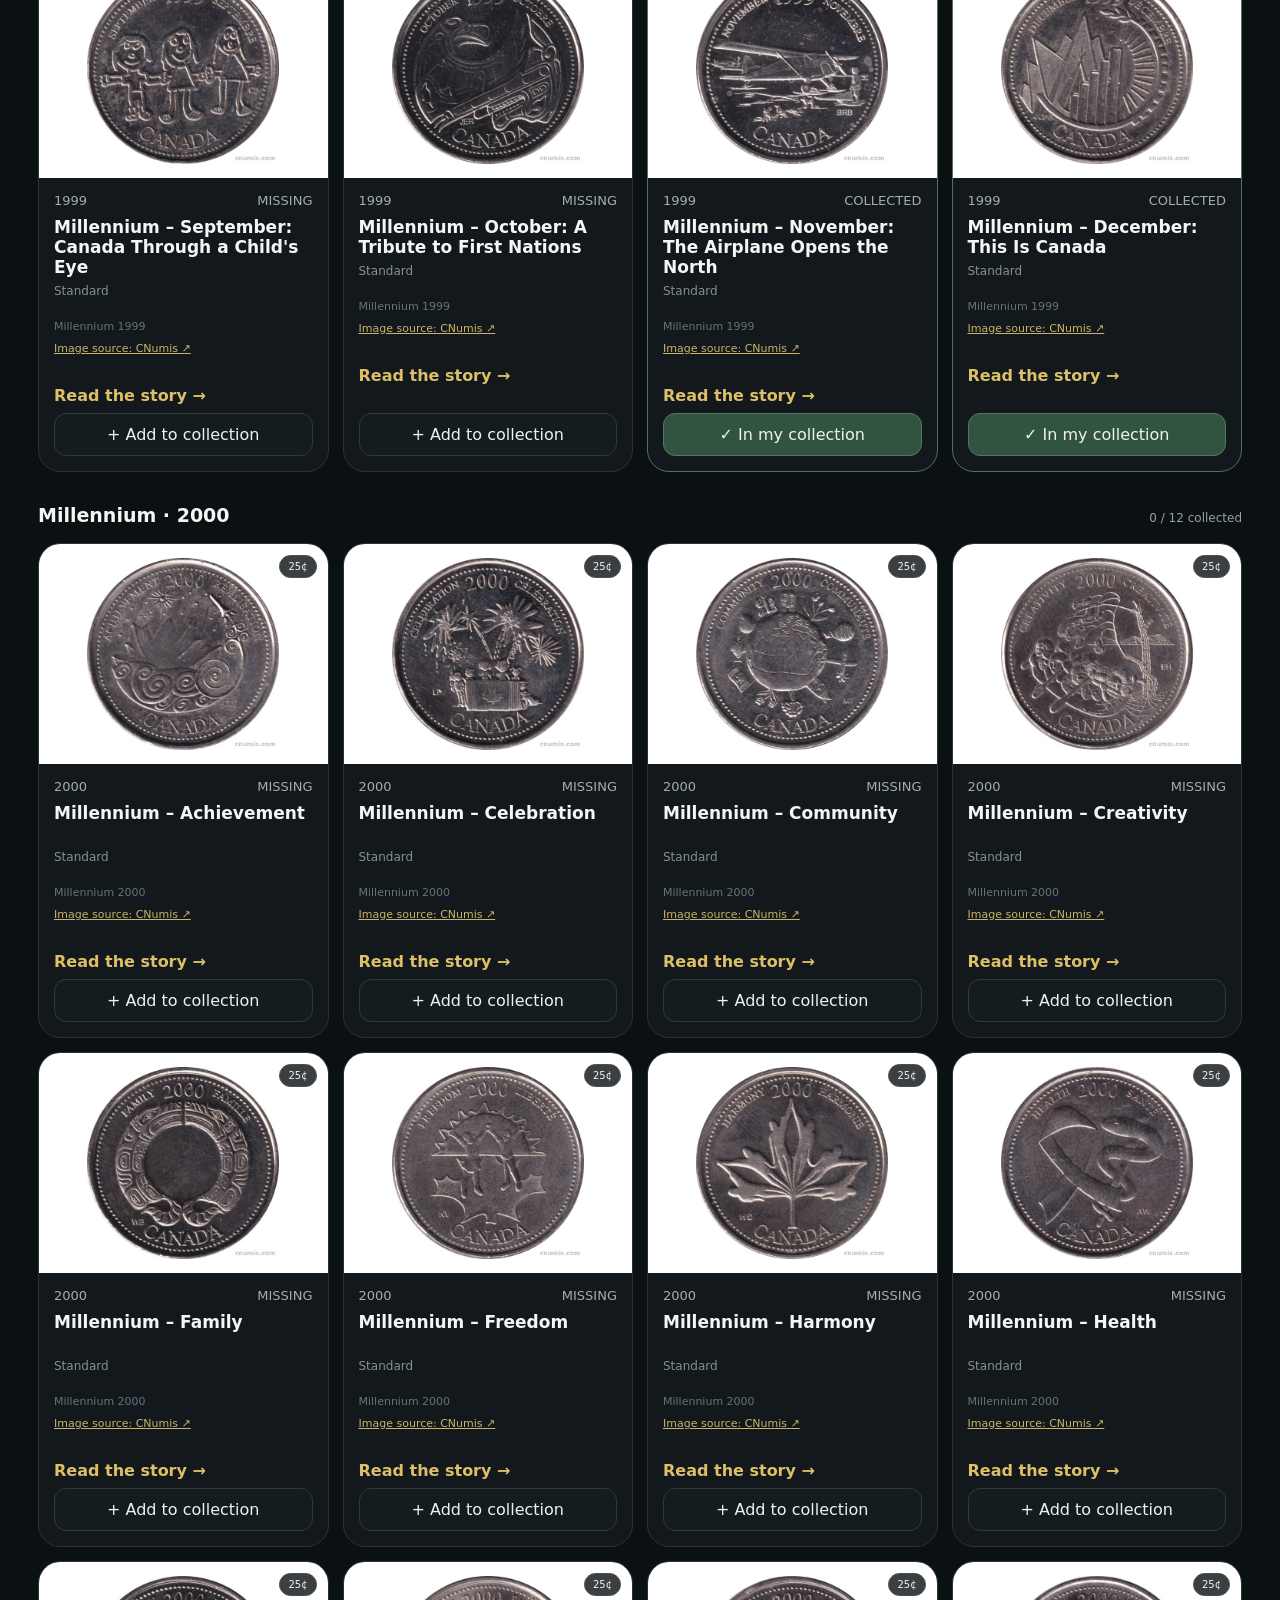
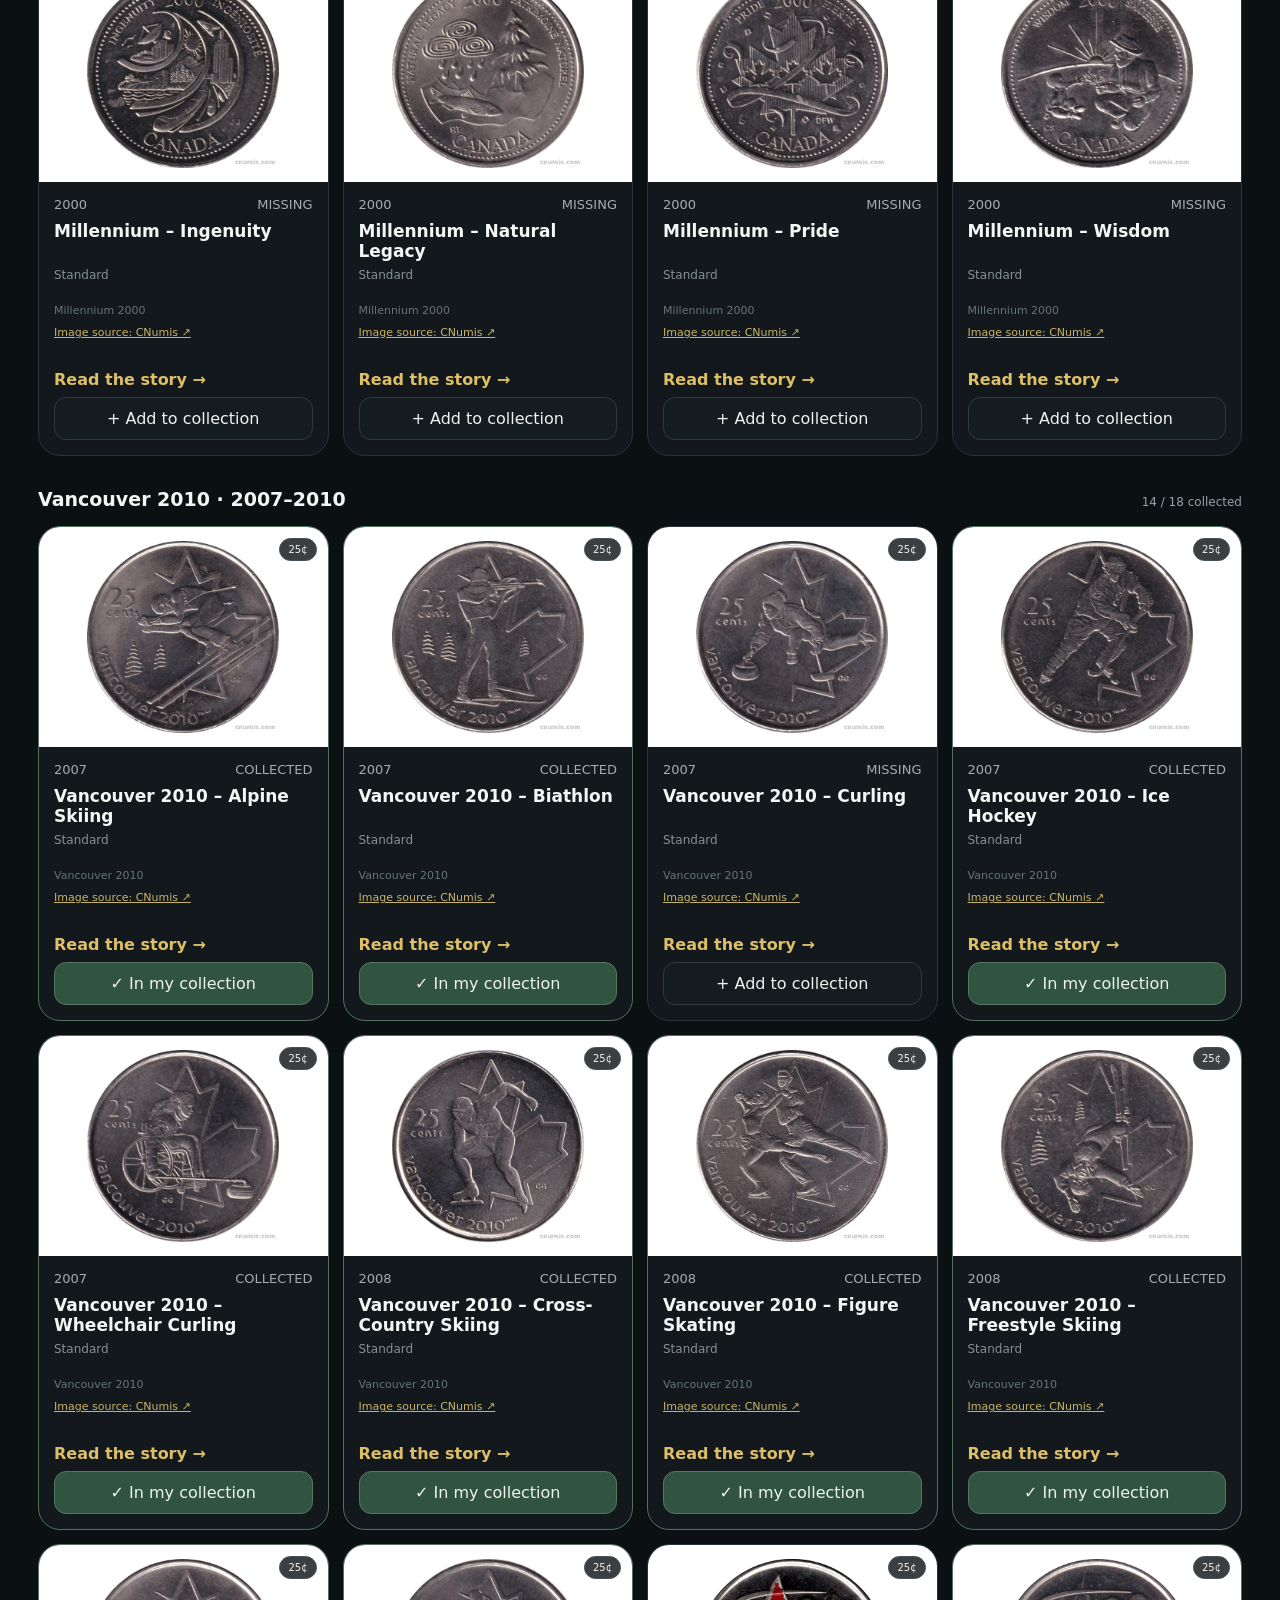
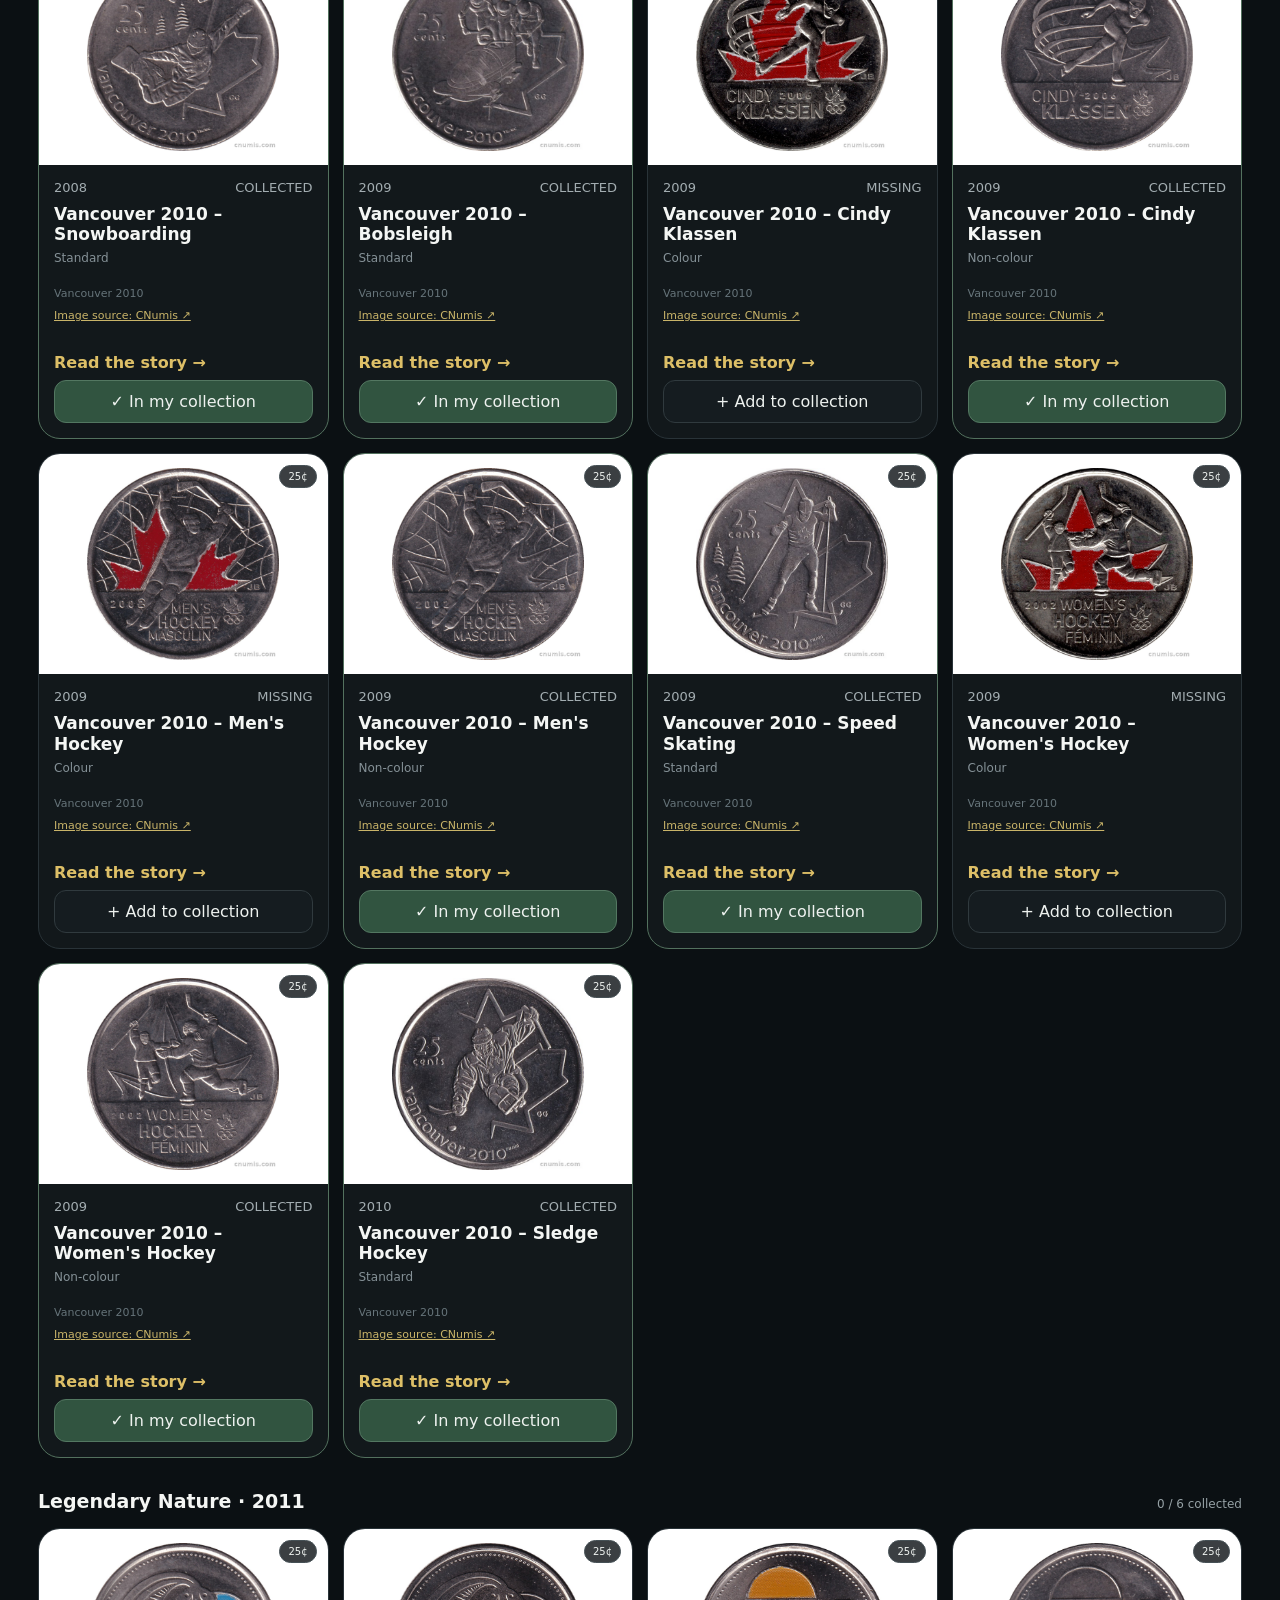
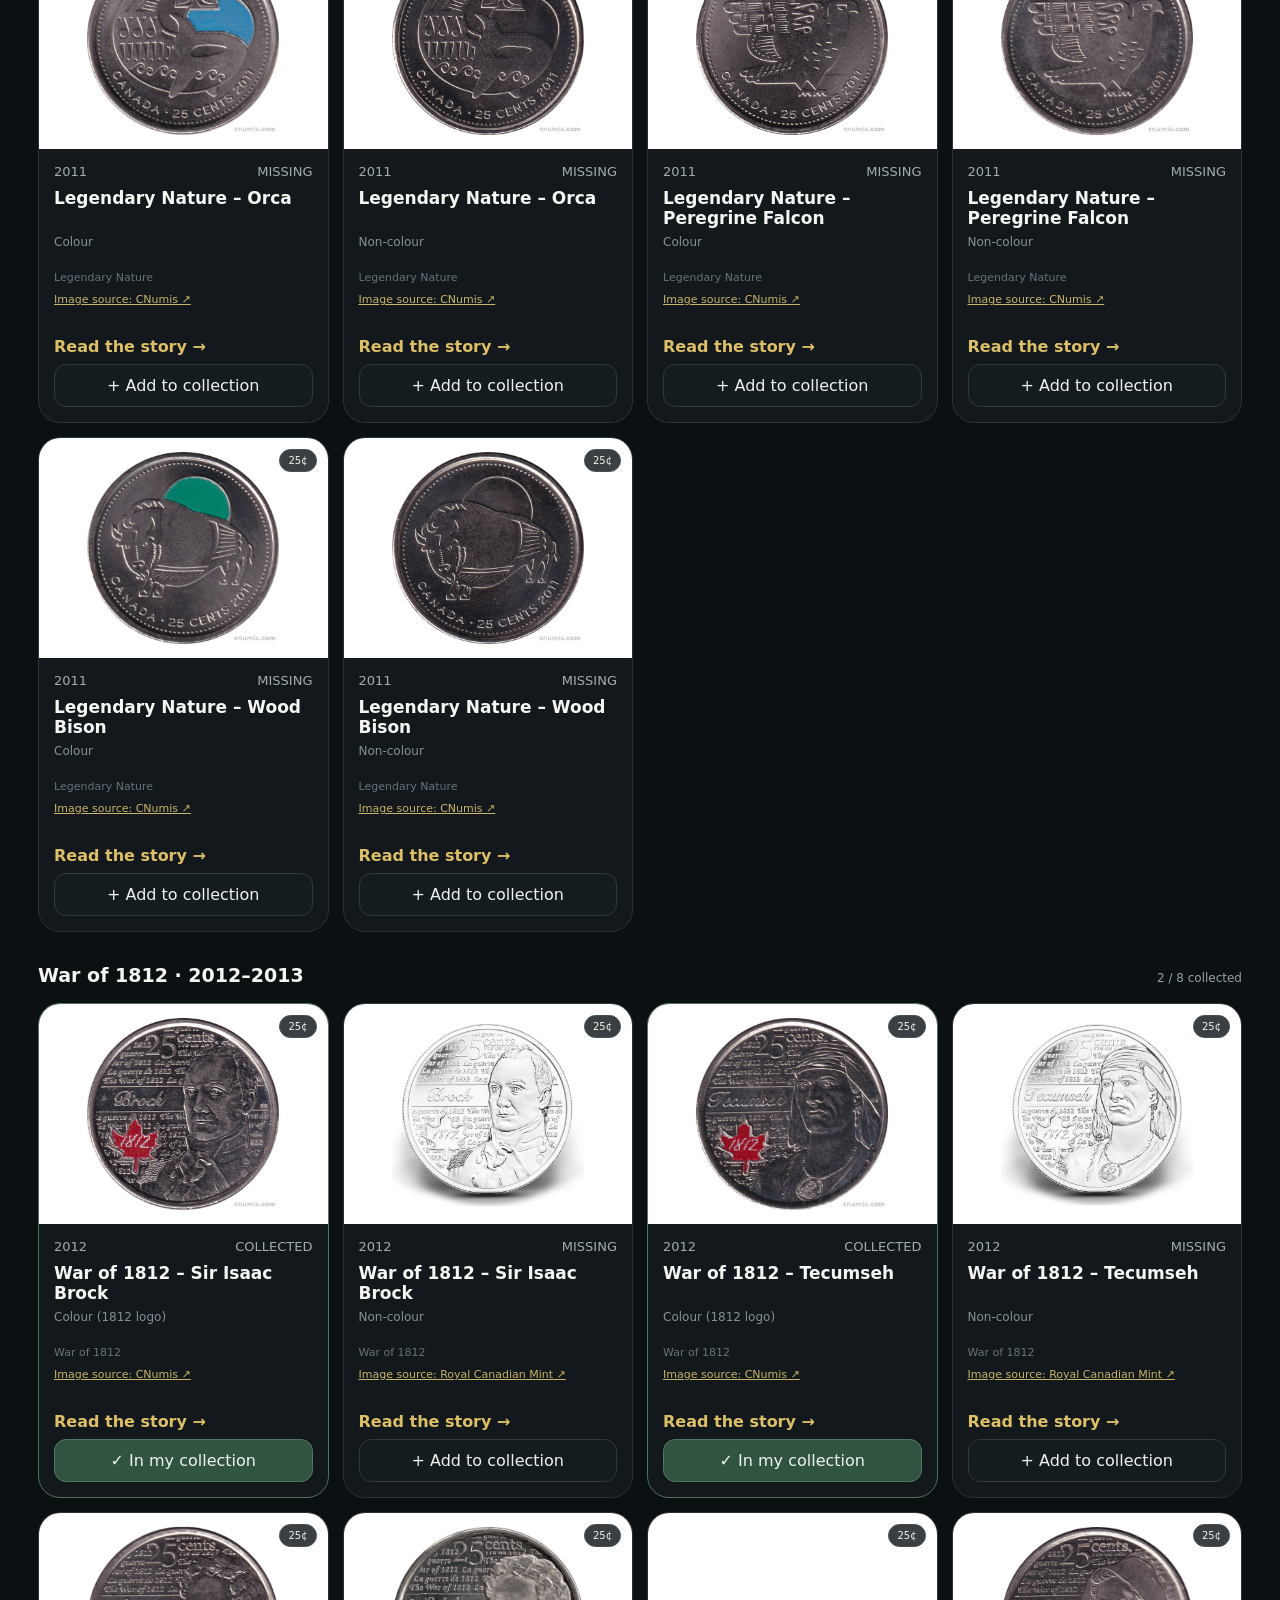
==== commit e0391fd8: "Keep device synchronization controls only at the bottom of the page" ====
--- a/index.html
+++ b/index.html
@@ -1 +1 @@
-<!doctype html><html lang="en"><head><meta charset="utf-8"><meta name="viewport" content="width=device-width,initial-scale=1"><meta name="theme-color" content="#0b1013"><title>Canadian Coin Collection</title><link rel="stylesheet" href="style.css?v=20261102c"><link rel="apple-touch-icon" sizes="180x180" href="apple-touch-icon.png"><link rel="icon" type="image/png" sizes="192x192" href="icon-192.png"><link rel="manifest" href="manifest.webmanifest"><meta name="apple-mobile-web-app-capable" content="yes"><meta name="apple-mobile-web-app-title" content="My Coins"><meta name="apple-mobile-web-app-status-bar-style" content="black-translucent"></head><body><main><header class="hero"><div><div class="eyebrow">ALEX'S COLLECTION · CANADA 🇨🇦</div><h1>Canadian<br><span>Coin Collection</span></h1><p>Special & commemorative circulation issues</p></div><div class="heroAside"><div class="heroButtons"><button id="openNewCoins" aria-controls="newCoinsPanel" aria-expanded="false">New coins <span id="newCoinCount"></span></button><button class="randomButton" id="randomCoin">Random coin</button></div></div></header><section id="newCoinsPanel" class="newCoinsPanel" aria-labelledby="newCoinsTitle" hidden><div class="reviewHeading"><h2 id="newCoinsTitle">New coins</h2><button id="closeNewCoins">Close</button></div><p>Review new Mint releases and choose what to add to your personal checklist. No account needed. Added coins start as Missing.</p><p class="sourceNote">Decisions save in this browser and in your downloaded backup. Exact photographs and detailed stories may still need verification.</p><p id="newCoinsFeedStatus" role="status">Loading the latest check…</p><div id="newCoinReviews"></div><details><summary>Previous decisions</summary><div id="previousCoinReviews"></div></details></section><section class="toolbar"><input id="search" type="search" placeholder="Search coin, year or series…"><button id="missingBtn">Missing only</button><button id="colouredBtn" aria-pressed="false">Coloured only</button></section><section class="collectionToolbar" aria-label="Collection categories"><label for="categorySelect">Collection</label><select id="categorySelect" aria-label="Collection category"></select></section><section class="stats" id="stats" aria-label="Filter by denomination"></section><div class="resultline"><b id="resultCount"></b><span>Checklist saves automatically on this device</span></div><section id="grid" aria-label="Coins grouped by denomination and release"></section><details class="collectionTools"><summary>Saved collection &amp; backups</summary><p>Your added and removed selections save automatically between visits in this browser. Filters are remembered too. Use Sync between devices to connect your phone and computer, or download a backup to transfer your collection.</p><div class="backupActions"><button id="exportCollection">Download backup</button><label class="backupImport" for="importCollection">Restore backup<input id="importCollection" type="file" accept=".json,application/json"></label></div><p>On iPhone: open in Safari, choose Share → Add to Home Screen. Your browser and Home Screen app may use separate storage; connect both with your secret sync link or restore a backup.</p></details><footer>Personal collecting checklist · Photos: CNumis, Wikimedia Commons & Royal Canadian Mint &amp; Imaginaire · <a href="https://cnumis.com/en/catalog/global-images/canada-16" target="_blank" rel="noopener noreferrer">Image use &amp; sources</a> · <span id="catalogueTotal">173</span> checklist entries · 5 standard design references · exact variant photos where available.</footer></main><dialog id="photoDialog" aria-labelledby="photoTitle"><button id="closePhoto" aria-label="Close enlarged image">Close ×</button><h2 id="photoTitle"></h2><p id="photoVariant"></p><div id="photoFrame"><img id="largePhoto" alt=""></div><p><a class="storyLink" id="photoStory">Read the story →</a></p><p><a id="photoSource" target="_blank" rel="noopener noreferrer"></a></p></dialog><div id="saveStatus" role="status" aria-live="polite"></div><script src="data.js?v=20261102c"></script><script src="images.js?v=20261102c"></script><script src="collection.js?v=20261102c"></script><script src="new-coins.js?v=20261102c"></script><script src="categories.js?v=20261102c"></script><script src="app.js?v=20261102c"></script><script src="new-coins-ui.js?v=20261102c"></script><script src="sync.js?v=20261102c"></script><script src="install.js?v=20261102c"></script></body></html>+<!doctype html><html lang="en"><head><meta charset="utf-8"><meta name="viewport" content="width=device-width,initial-scale=1"><meta name="theme-color" content="#0b1013"><title>Canadian Coin Collection</title><link rel="stylesheet" href="style.css?v=20261102e"><link rel="apple-touch-icon" sizes="180x180" href="apple-touch-icon.png"><link rel="icon" type="image/png" sizes="192x192" href="icon-192.png"><link rel="manifest" href="manifest.webmanifest"><meta name="apple-mobile-web-app-capable" content="yes"><meta name="apple-mobile-web-app-title" content="My Coins"><meta name="apple-mobile-web-app-status-bar-style" content="black-translucent"></head><body><main><header class="hero"><div><div class="eyebrow">ALEX'S COLLECTION · CANADA 🇨🇦</div><h1>Canadian<br><span>Coin Collection</span></h1><p>Special & commemorative circulation issues</p></div><div class="heroAside"><div class="heroButtons"><button id="openNewCoins" aria-controls="newCoinsPanel" aria-expanded="false">New coins <span id="newCoinCount"></span></button><button class="randomButton" id="randomCoin">Random coin</button></div></div></header><section id="newCoinsPanel" class="newCoinsPanel" aria-labelledby="newCoinsTitle" hidden><div class="reviewHeading"><h2 id="newCoinsTitle">New coins</h2><button id="closeNewCoins">Close</button></div><p>Review new Mint releases and choose what to add to your personal checklist. No account needed. Added coins start as Missing.</p><p class="sourceNote">Decisions save in this browser and in your downloaded backup. Exact photographs and detailed stories may still need verification.</p><p id="newCoinsFeedStatus" role="status">Loading the latest check…</p><div id="newCoinReviews"></div><details><summary>Previous decisions</summary><div id="previousCoinReviews"></div></details></section><section class="toolbar"><input id="search" type="search" placeholder="Search coin, year or series…"><button id="missingBtn">Missing only</button><button id="colouredBtn" aria-pressed="false">Coloured only</button></section><section class="collectionToolbar" aria-label="Collection categories"><label for="categorySelect">Collection</label><select id="categorySelect" aria-label="Collection category"></select></section><section class="stats" id="stats" aria-label="Filter by denomination"></section><div class="resultline"><b id="resultCount"></b><span>Checklist saves automatically on this device</span></div><section id="grid" aria-label="Coins grouped by denomination and release"></section><details class="collectionTools"><summary>Saved collection &amp; backups</summary><p>Your added and removed selections save automatically between visits in this browser. Filters are remembered too. Use Sync between devices to connect your phone and computer, or download a backup to transfer your collection.</p><div class="backupActions"><button id="exportCollection">Download backup</button><label class="backupImport" for="importCollection">Restore backup<input id="importCollection" type="file" accept=".json,application/json"></label></div><p>On iPhone: open in Safari, choose Share → Add to Home Screen. Your browser and Home Screen app may use separate storage; connect both with your secret sync link or restore a backup.</p></details><footer>Personal collecting checklist · Photos: CNumis, Wikimedia Commons & Royal Canadian Mint &amp; Imaginaire · <a href="https://cnumis.com/en/catalog/global-images/canada-16" target="_blank" rel="noopener noreferrer">Image use &amp; sources</a> · <span id="catalogueTotal">173</span> checklist entries · 5 standard design references · exact variant photos where available.</footer></main><dialog id="photoDialog" aria-labelledby="photoTitle"><button id="closePhoto" aria-label="Close enlarged image">Close ×</button><h2 id="photoTitle"></h2><p id="photoVariant"></p><div id="photoFrame"><img id="largePhoto" alt=""></div><p><a class="storyLink" id="photoStory">Read the story →</a></p><p><a id="photoSource" target="_blank" rel="noopener noreferrer"></a></p></dialog><div id="saveStatus" role="status" aria-live="polite"></div><script src="data.js?v=20261102e"></script><script src="images.js?v=20261102e"></script><script src="collection.js?v=20261102e"></script><script src="new-coins.js?v=20261102e"></script><script src="categories.js?v=20261102e"></script><script src="app.js?v=20261102e"></script><script src="new-coins-ui.js?v=20261102e"></script><script src="sync.js?v=20261102e"></script><script src="install.js?v=20261102e"></script></body></html>
